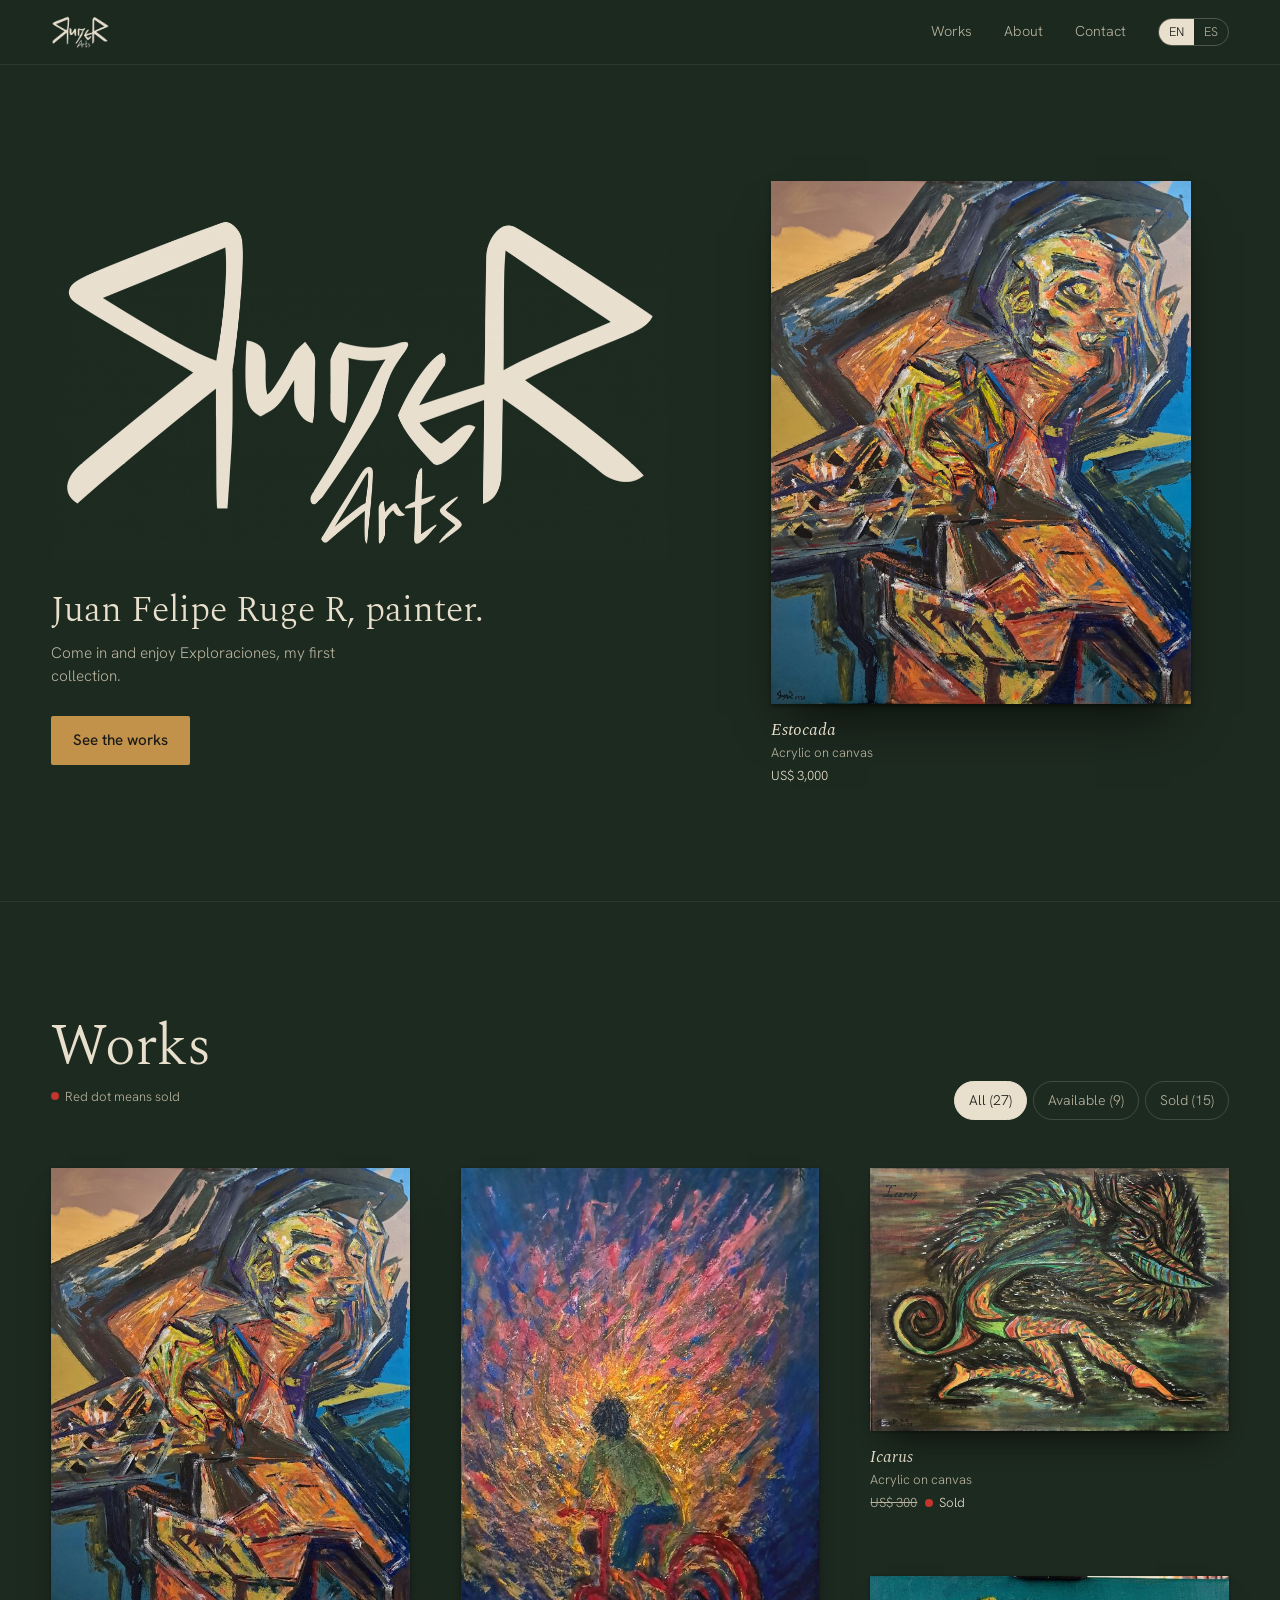
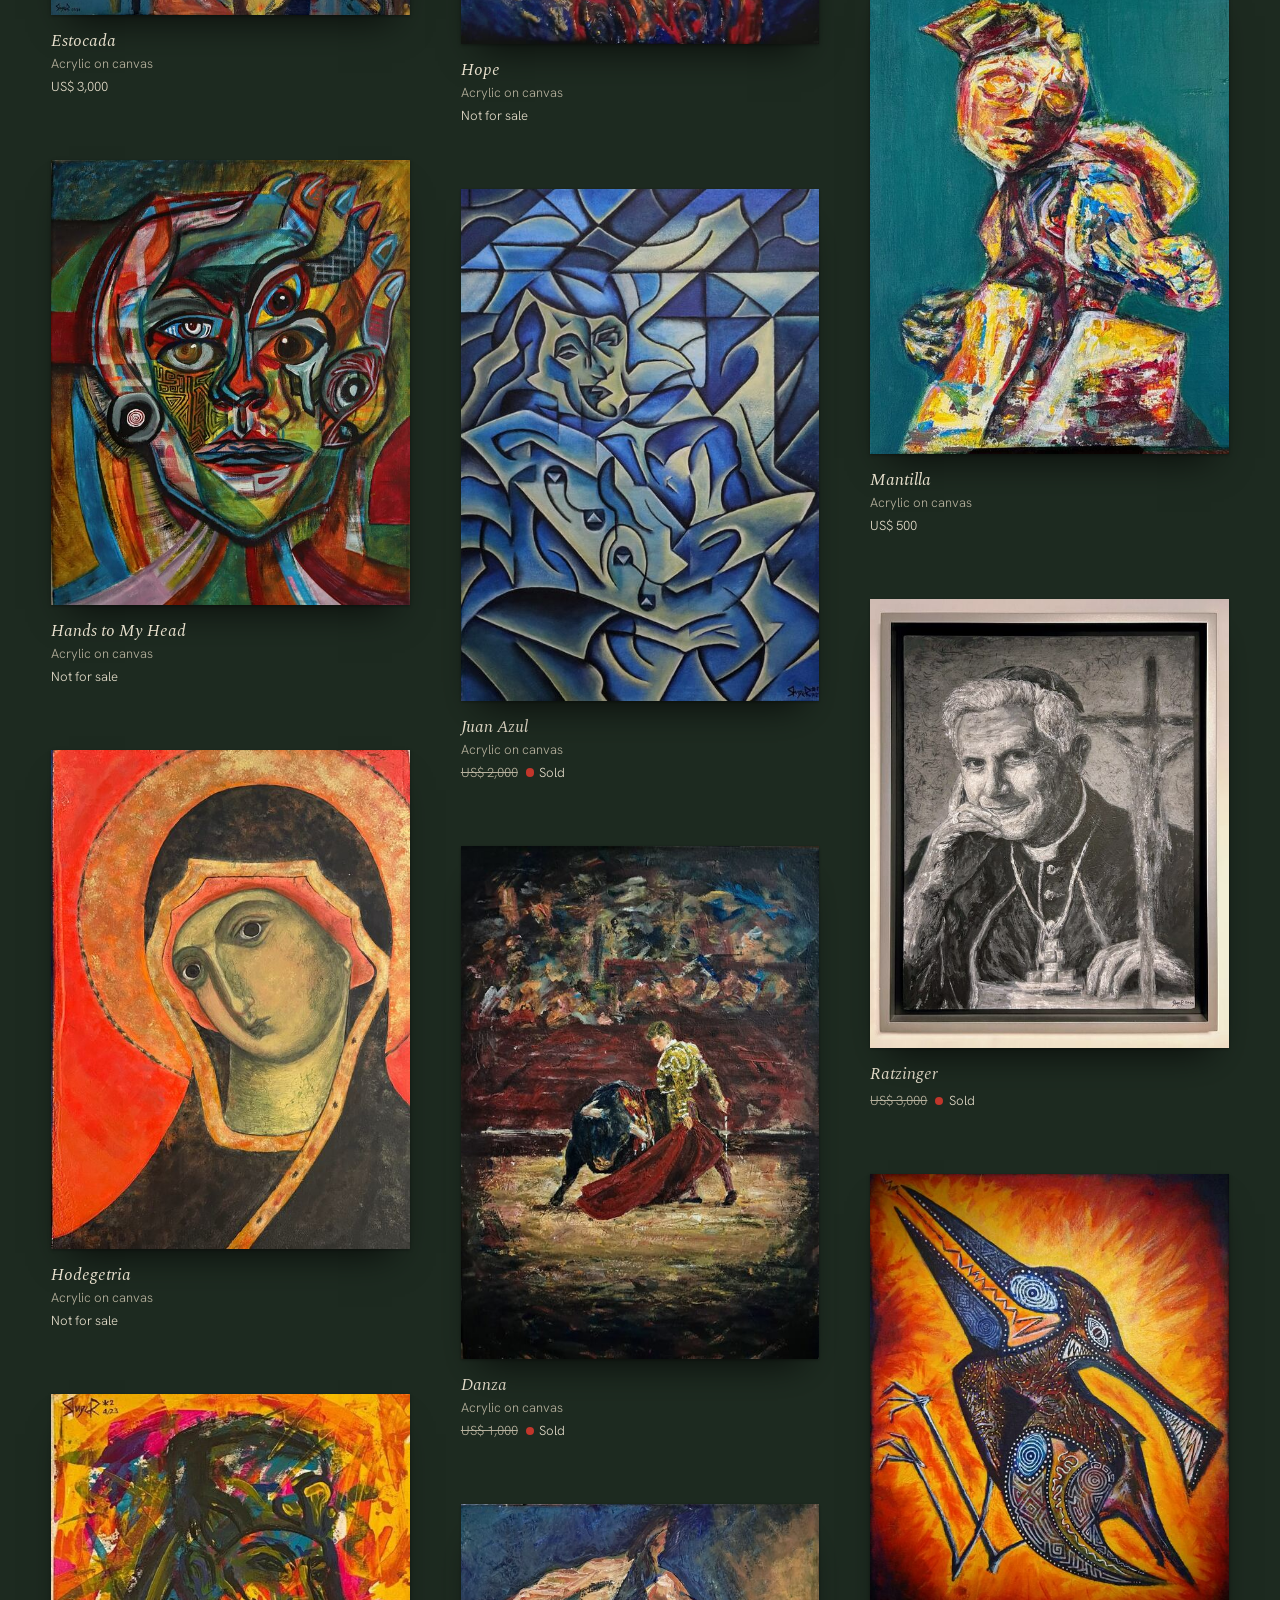
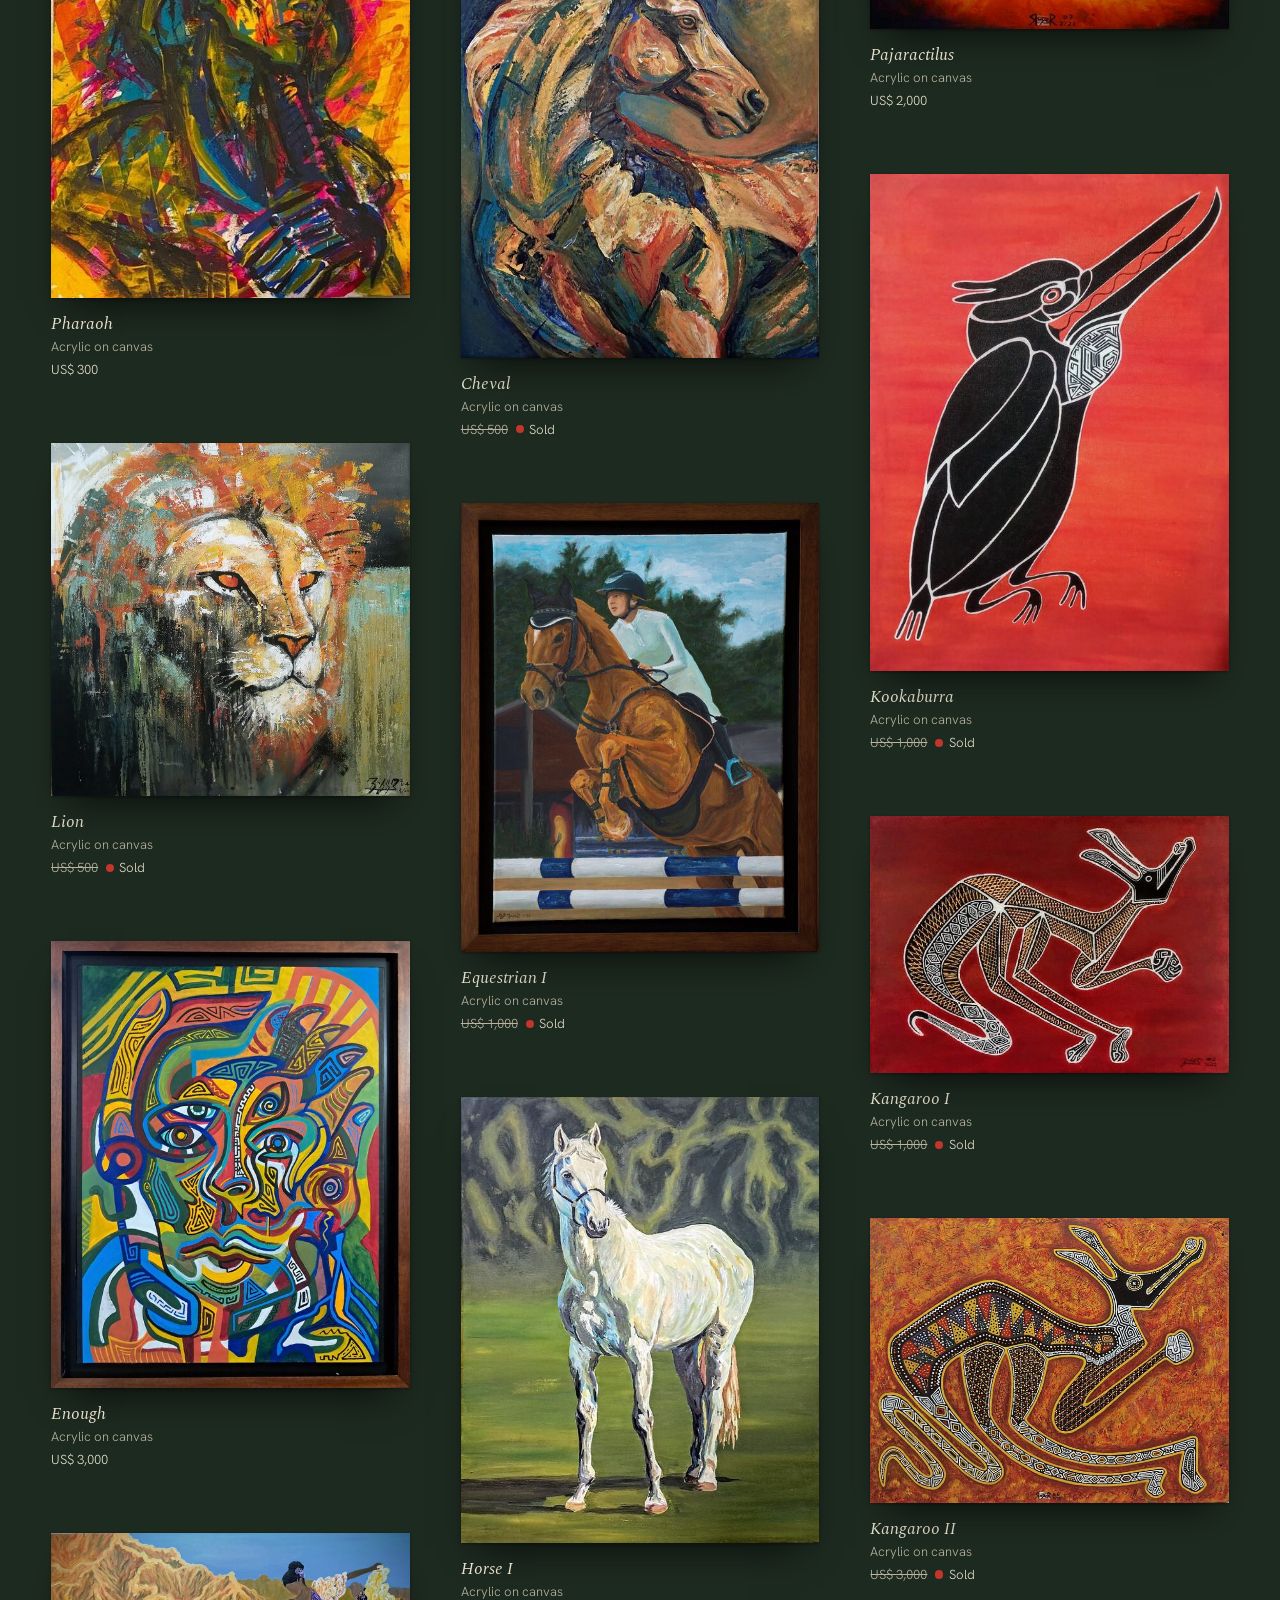
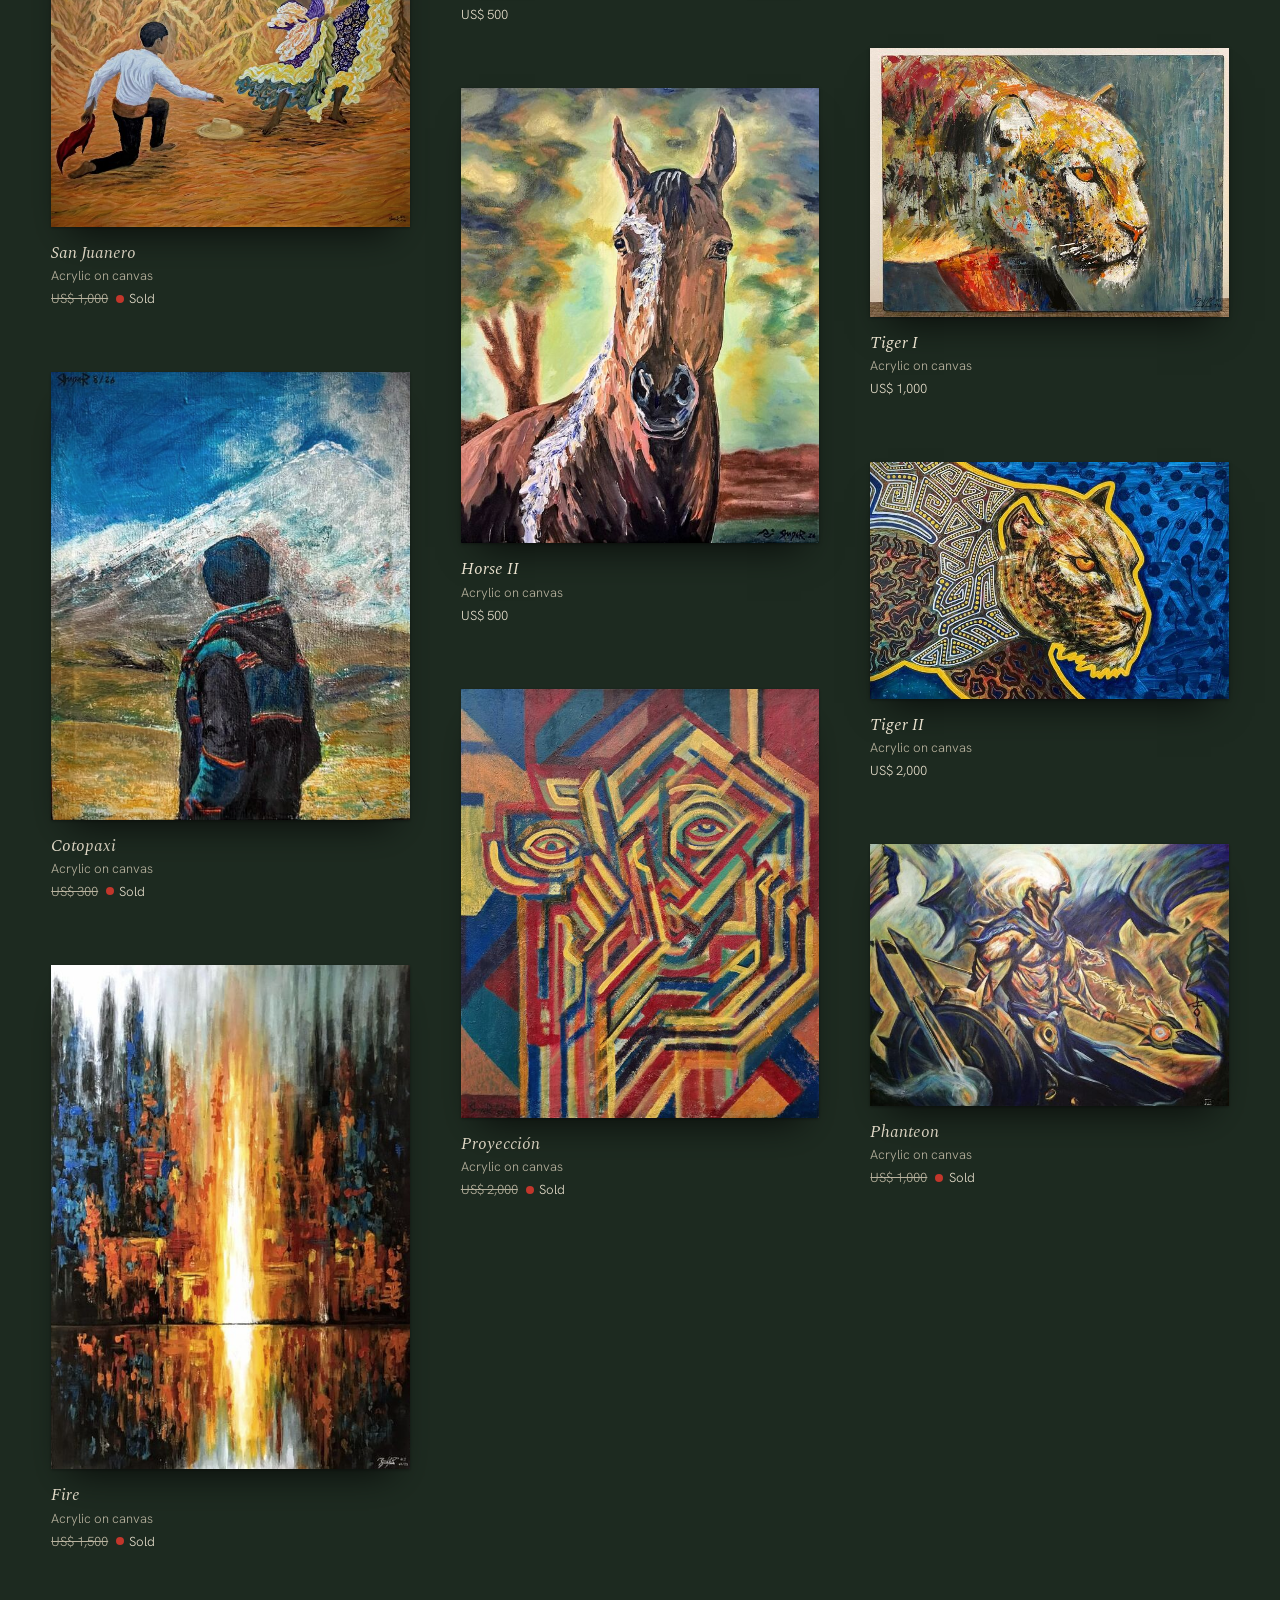
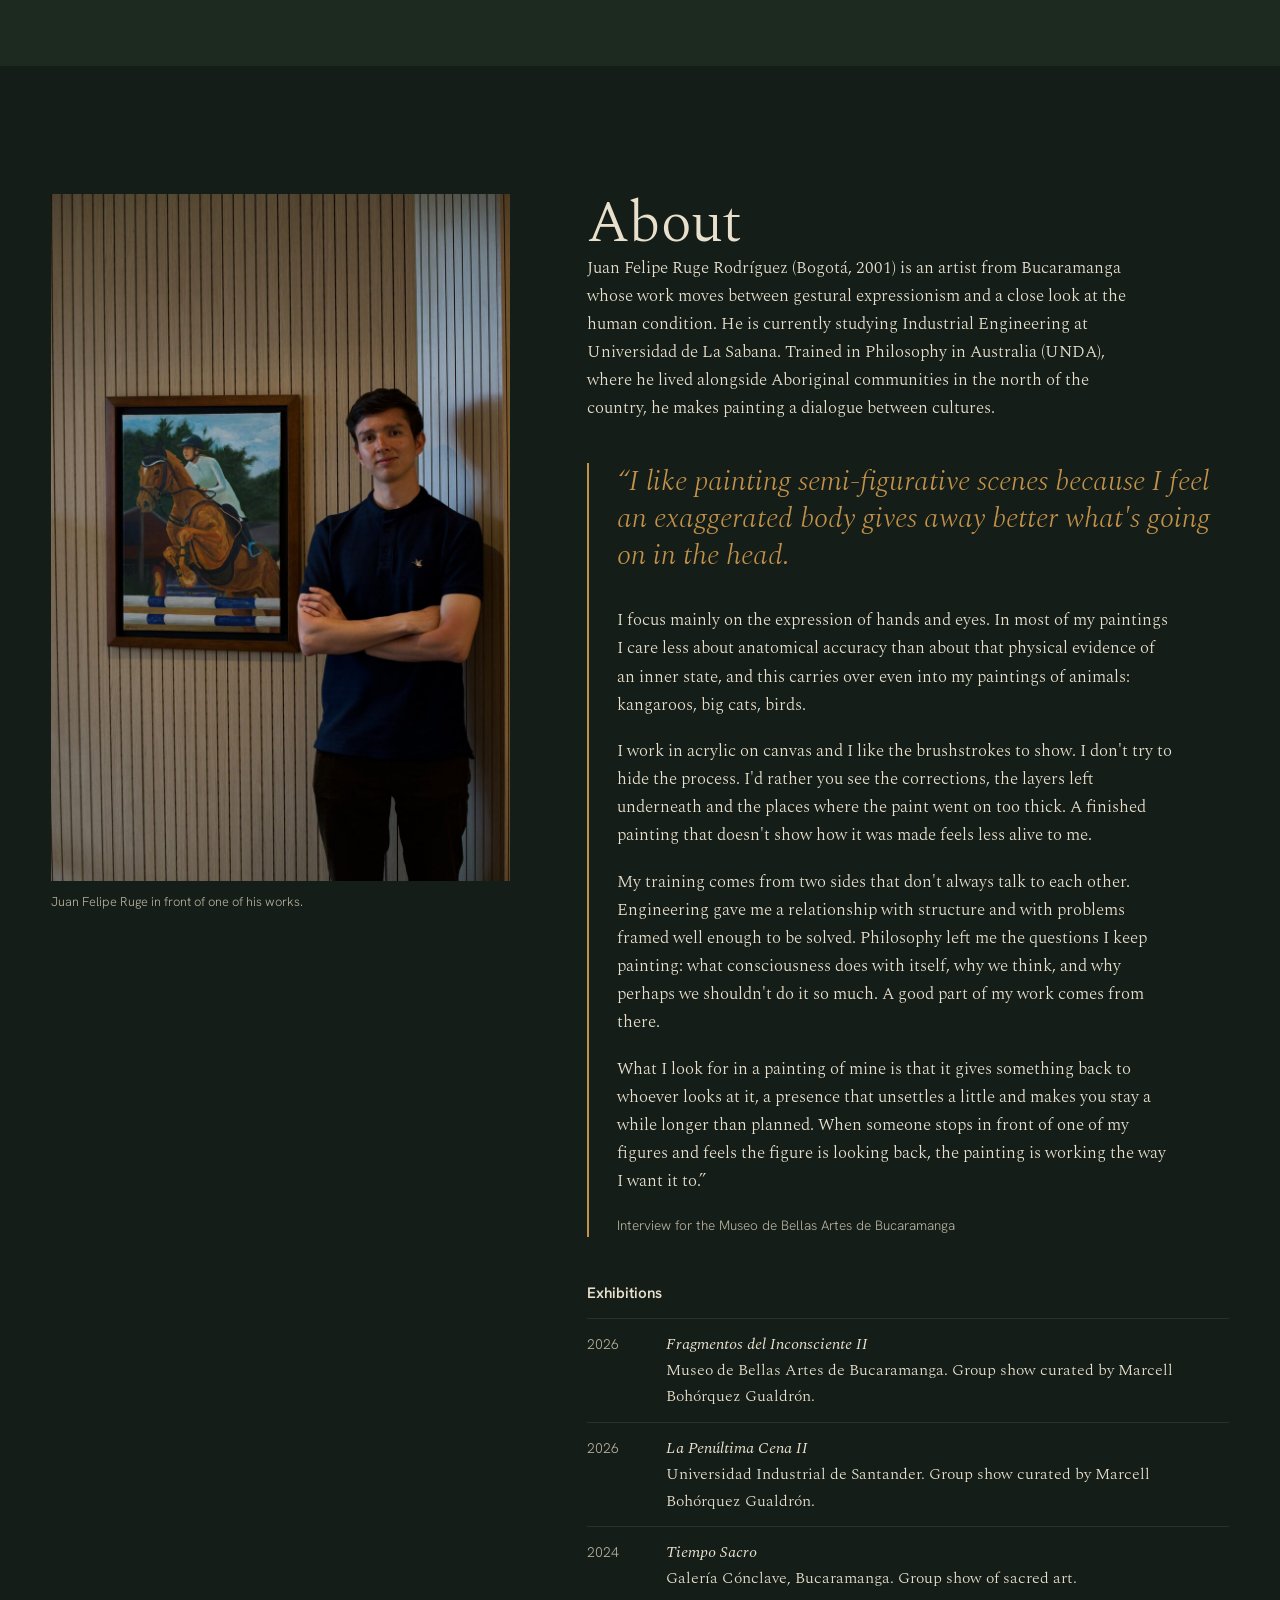
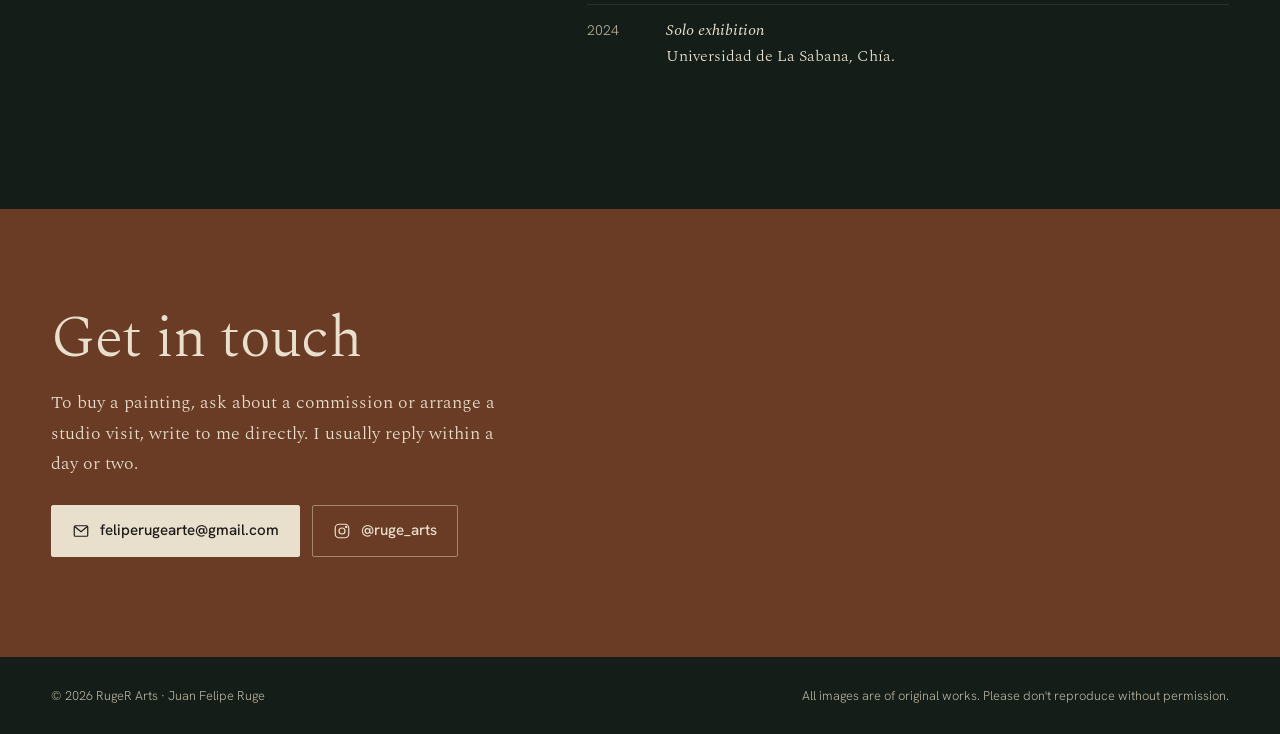
==== index.html @ fe70a276 "Add files via upload" ====
<!doctype html>
<html lang="en">
<head>
<meta charset="utf-8">
<meta name="viewport" content="width=device-width, initial-scale=1">
<title>RugeR Arts | Paintings by Juan Felipe Ruge</title>
<meta name="description" content="Original paintings by Juan Felipe Ruge (RugeR). Gestural, expressionist figure painting in acrylic on canvas. Available works and inquiries.">
<meta property="og:title" content="RugeR Arts">
<meta property="og:description" content="Original paintings by Juan Felipe Ruge (RugeR).">
<meta property="og:image" content="images/works/estocada.jpg">
<link rel="icon" href="images/favicon.png">
<link rel="preconnect" href="https://fonts.googleapis.com">
<link rel="preconnect" href="https://fonts.gstatic.com" crossorigin>
<link href="https://fonts.googleapis.com/css2?family=Spectral:ital,wght@0,300;0,400;0,500;1,300;1,400&family=Hanken+Grotesk:wght@400;500;600&display=swap" rel="stylesheet">
<style>
:root{
  --wall:#1d2a20;        /* gallery wall green */
  --wall-deep:#141d17;
  --moss:#3c4b36;
  --ochre:#c3924a;
  --earth:#6a3b25;
  --linen:#e8e0cd;
  --linen-dim:#b9b39f;
  --ink:#1c1a17;
  --dot:#c2362b;         /* sold sticker */
  --serif:"Spectral", Georgia, serif;
  --sans:"Hanken Grotesk", system-ui, sans-serif;
  --gutter:clamp(16px, 4vw, 56px);
}
*{box-sizing:border-box}
html{scroll-behavior:smooth}
@media (prefers-reduced-motion:reduce){html{scroll-behavior:auto}*{transition:none!important;animation:none!important}}
body{margin:0;background:var(--wall);color:var(--linen);font-family:var(--serif);font-weight:300;font-size:1.0625rem;line-height:1.65;-webkit-font-smoothing:antialiased}
img{max-width:100%;display:block}
a{color:inherit}
:focus-visible{outline:2px solid var(--ochre);outline-offset:3px}
.wrap{max-width:1320px;margin:0 auto;padding:0 var(--gutter)}

/* header */
.top{position:sticky;top:0;z-index:20;background:color-mix(in srgb,var(--wall) 92%,transparent);backdrop-filter:blur(6px);border-bottom:1px solid rgba(232,224,205,.08)}
.top .wrap{display:flex;align-items:center;justify-content:space-between;height:64px;gap:16px}
.top .mark img{height:34px;width:auto}
.top nav{display:flex;align-items:center;gap:clamp(14px,3vw,32px);font-family:var(--sans);font-size:.9rem}
.top nav a{text-decoration:none;color:var(--linen-dim)}
.top nav a:hover{color:var(--linen)}
.lang{display:flex;border:1px solid rgba(232,224,205,.25);border-radius:999px;overflow:hidden}
.lang button{all:unset;cursor:pointer;padding:3px 10px;font-family:var(--sans);font-size:.78rem;color:var(--linen-dim)}
.lang button[aria-pressed="true"]{background:var(--linen);color:var(--ink)}
@media (max-width:620px){.top nav .navlink{display:none}}

/* hero: the signature on the wall */
.hero{min-height:calc(100svh - 64px);display:grid;grid-template-columns:1.25fr 1fr;align-items:center;gap:clamp(24px,5vw,80px);padding-block:clamp(40px,7vw,90px)}
.hero .sig{width:100%;max-width:760px;height:auto;opacity:0;animation:ink 1.6s .15s ease-out forwards}
@keyframes ink{from{opacity:0;clip-path:inset(0 100% 0 0)}to{opacity:1;clip-path:inset(0 0 0 0)}}
.hero p.lede{font-size:clamp(1.6rem,2.8vw,2.3rem);line-height:1.2;margin:28px 0 0;color:var(--linen);font-weight:300}
.hero p.invite{font-family:var(--sans);font-size:clamp(.95rem,1.2vw,1.05rem);color:var(--linen-dim);max-width:38ch;margin:10px 0 0;line-height:1.5}
.hero .cta{display:inline-block;margin-top:28px;font-family:var(--sans);font-size:.95rem;font-weight:500;color:var(--ink);background:var(--ochre);padding:12px 22px;border-radius:2px;text-decoration:none}
.hero .cta:hover{background:#d3a45c}
.hung{justify-self:center;max-width:420px;width:100%}
.hung img{width:auto;height:auto;max-width:100%;max-height:72svh;box-shadow:0 30px 50px -20px rgba(0,0,0,.7),0 2px 4px rgba(0,0,0,.4);cursor:zoom-in}
@media (max-width:860px){.hero{grid-template-columns:1fr;min-height:auto}.hung{max-width:360px}}

/* museum label */
.label{font-family:var(--sans);font-size:.82rem;line-height:1.45;color:var(--linen-dim);margin-top:14px}
.label .t{font-family:var(--serif);font-style:italic;font-size:1.08rem;color:var(--linen);font-weight:400}
.label .t .y{font-style:normal;color:var(--linen-dim);font-size:.95rem}
.label .price{color:var(--linen);margin-top:4px}
.was{color:var(--linen-dim);text-decoration-thickness:1px;margin-right:.6em}
.dot{display:inline-block;width:.62em;height:.62em;border-radius:50%;background:var(--dot);vertical-align:.02em;margin-right:.4em}
.dot.half{background:linear-gradient(90deg,var(--dot) 50%,transparent 50%);box-shadow:inset 0 0 0 1px var(--dot)}

/* works */
section{scroll-margin-top:72px}
.sec-head{display:flex;align-items:end;justify-content:space-between;gap:20px;flex-wrap:wrap;margin-bottom:clamp(28px,4vw,48px)}
h2{font-weight:300;font-size:clamp(2.2rem,5vw,3.6rem);line-height:1.05;margin:0;letter-spacing:-.01em}
.filters{display:flex;gap:6px;font-family:var(--sans);font-size:.88rem;flex-wrap:wrap}
.filters button{all:unset;cursor:pointer;padding:7px 14px;border-radius:999px;color:var(--linen-dim);border:1px solid rgba(232,224,205,.18)}
.filters button[aria-pressed="true"]{color:var(--ink);background:var(--linen);border-color:var(--linen)}
.filters button:focus-visible{outline:2px solid var(--ochre)}
.works{padding-block:clamp(60px,9vw,120px);border-top:1px solid rgba(232,224,205,.08)}
.salon{columns:3 300px;column-gap:clamp(28px,4vw,56px)}
.piece{break-inside:avoid;margin:0 0 clamp(40px,5vw,64px)}
.piece button{all:unset;display:block;cursor:zoom-in;width:100%}
.piece button:focus-visible img{outline:2px solid var(--ochre);outline-offset:4px}
.piece img{width:100%;height:auto;box-shadow:0 22px 36px -18px rgba(0,0,0,.75),0 1px 3px rgba(0,0,0,.35);background:var(--wall-deep)}
.piece.is-sold img{filter:saturate(.85)}
.legend{font-family:var(--sans);font-size:.82rem;color:var(--linen-dim);margin-top:8px}
.empty{font-family:var(--sans);color:var(--linen-dim)}

/* about */
.about{background:var(--wall-deep);padding-block:clamp(70px,10vw,130px)}
.about .grid{display:grid;grid-template-columns:minmax(0,5fr) minmax(0,7fr);gap:clamp(32px,6vw,96px);align-items:start}
.about figure{margin:0}
.about figure img{width:100%;height:auto}
.about figcaption{font-family:var(--sans);font-size:.8rem;color:var(--linen-dim);margin-top:10px}
.about .bio{margin-top:28px}
.statement{margin:40px 0 0;padding-left:clamp(18px,2.5vw,28px);border-left:2px solid var(--ochre)}
.statement .lead{font-style:italic;font-size:clamp(1.35rem,2.4vw,1.8rem);line-height:1.3;color:var(--ochre);max-width:30ch}
.statement cite{display:block;font-family:var(--sans);font-style:normal;font-size:.85rem;color:var(--linen-dim);margin-top:6px}
.about .body p{max-width:62ch;margin:0 0 1.1em}
.about h3{font-family:var(--sans);font-weight:600;font-size:.95rem;margin:44px 0 12px;color:var(--linen)}
.shows{list-style:none;padding:0;margin:0;font-size:1rem}
.shows li{display:grid;grid-template-columns:4.2rem 1fr;gap:12px;padding:12px 0;border-top:1px solid rgba(232,224,205,.1)}
.shows li span{font-family:var(--sans);color:var(--linen-dim);font-size:.88rem;padding-top:.15em}
.shows em{font-weight:400}
@media (max-width:860px){.about .grid{grid-template-columns:1fr}.about figure{max-width:420px}}

/* contact */
.contact{background:var(--earth);padding-block:clamp(60px,8vw,100px)}
.contact p{max-width:52ch;font-size:1.15rem}
.links{display:flex;flex-wrap:wrap;gap:12px;margin-top:26px}
.btn{display:inline-flex;align-items:center;gap:10px;font-family:var(--sans);font-size:.95rem;font-weight:500;text-decoration:none;padding:12px 20px;border-radius:2px;border:1px solid rgba(232,224,205,.45);color:var(--linen);background:transparent}
.btn:hover{background:rgba(232,224,205,.1)}
.btn.primary{background:var(--linen);color:var(--ink);border-color:var(--linen)}
.btn.primary:hover{background:#fff}
.btn svg{width:18px;height:18px;flex:none}
footer{padding:28px 0;font-family:var(--sans);font-size:.8rem;color:var(--linen-dim);background:var(--wall-deep)}
footer .wrap{display:flex;justify-content:space-between;gap:16px;flex-wrap:wrap}

/* viewer */
dialog.viewer{border:0;padding:0;margin:0;width:100vw;height:100dvh;max-width:none;max-height:none;background:var(--wall-deep);color:var(--linen)}
dialog.viewer::backdrop{background:rgba(0,0,0,.6)}
.v-grid{display:grid;grid-template-columns:minmax(0,1fr) 380px;height:100%}
.v-stage{display:flex;align-items:center;justify-content:center;padding:clamp(28px,6vw,80px);min-height:0;position:relative;background:#2c3b2f}
.v-stage img{max-height:100%;max-width:100%;width:auto;height:auto;object-fit:contain;box-shadow:0 0 0 1px rgba(0,0,0,.3),0 0 24px 4px rgba(0,0,0,.5),0 0 80px 22px rgba(0,0,0,.42)}
.v-info{background:var(--wall);padding:72px 32px 32px;overflow:auto;display:flex;flex-direction:column}
.v-info h3{font-style:italic;font-weight:400;font-size:2rem;line-height:1.15;margin:0 0 6px}
.v-meta{font-family:var(--sans);font-size:.9rem;color:var(--linen-dim);margin:0}
.v-desc{margin:22px 0 0;font-size:1rem}
.v-price{margin:28px 0 0;padding-top:20px;border-top:1px solid rgba(232,224,205,.15)}
.v-price .usd{font-size:1.6rem;font-weight:400}
.v-price .cop{font-family:var(--sans);font-size:.88rem;color:var(--linen-dim)}
.v-status{font-family:var(--sans);font-size:.9rem;margin-top:10px}
.v-actions{display:flex;flex-direction:column;gap:10px;margin-top:24px}
.v-actions .btn{justify-content:center}
.v-close,.v-nav{all:unset;cursor:pointer;position:absolute;display:grid;place-items:center;width:44px;height:44px;border-radius:50%;color:var(--linen);background:rgba(20,29,23,.7)}
.v-close:focus-visible,.v-nav:focus-visible{outline:2px solid var(--ochre)}
.v-close{top:14px;right:14px;z-index:2}
.v-nav.prev{left:14px;top:50%;translate:0 -50%}
.v-nav.next{right:14px;top:50%;translate:0 -50%}
.v-close svg,.v-nav svg{width:22px;height:22px}
@media (max-width:860px){
  .v-grid{grid-template-columns:1fr;grid-template-rows:auto auto;height:auto;min-height:100%}
  dialog.viewer{overflow:auto}
  .v-stage{height:62dvh;padding:64px 28px 28px}
  .v-info{padding:28px 20px 40px}
  .v-nav.prev{left:6px}.v-nav.next{right:6px}
}
.visually-hidden{position:absolute;width:1px;height:1px;overflow:hidden;clip:rect(0 0 0 0);white-space:nowrap}
</style>
</head>
<body>

<header class="top">
  <div class="wrap">
    <a class="mark" href="#top" aria-label="RugeR Arts home"><img src="images/logo-light.png" alt="RugeR Arts" width="1200" height="697"></a>
    <nav aria-label="Main">
      <a class="navlink" href="#works" data-i18n="nav.works">Works</a>
      <a class="navlink" href="#about" data-i18n="nav.about">About</a>
      <a class="navlink" href="#contact" data-i18n="nav.contact">Contact</a>
      <div class="lang" role="group" aria-label="Language">
        <button type="button" data-lang="en" aria-pressed="true">EN</button>
        <button type="button" data-lang="es" aria-pressed="false">ES</button>
      </div>
    </nav>
  </div>
</header>

<main id="top">
  <div class="wrap hero">
    <div>
      <h1 class="visually-hidden">RugeR Arts</h1>
      <img class="sig" src="images/logo-light.png" alt="RugeR Arts signature" width="1200" height="697">
      <p class="lede" data-i18n="hero.lede">Juan Felipe Ruge R, painter.</p>
      <p class="invite" data-i18n="hero.invite">Come in and enjoy Exploraciones, my first collection.</p>
      <a class="cta" href="#works" data-i18n="hero.cta">See the works</a>
    </div>
    <div class="hung" id="hero-piece"></div>
  </div>

  <section class="works" id="works" aria-labelledby="works-h">
    <div class="wrap">
      <div class="sec-head">
        <div>
          <h2 id="works-h" data-i18n="works.title">Works</h2>
          <p class="legend"><span class="dot" aria-hidden="true"></span><span data-i18n="works.legend">Red dot means sold</span></p>
        </div>
        <div class="filters" role="group" aria-label="Filter works" id="filters"></div>
      </div>
      <div class="salon" id="salon"></div>
    </div>
  </section>

  <section class="about" id="about" aria-labelledby="about-h">
    <div class="wrap grid">
      <figure>
        <img src="images/about.jpg" alt="Juan Felipe Ruge standing beside one of his framed paintings" width="934" height="1400" loading="lazy">
        <figcaption data-i18n="about.caption">Juan Felipe Ruge in front of one of his works.</figcaption>
      </figure>
      <div class="body">
        <h2 id="about-h" data-i18n="about.title">About</h2>
        <p class="bio" data-i18n="about.bio"></p>
        <blockquote class="statement">
          <p class="lead" data-i18n="about.s0"></p>
          <p data-i18n="about.s1"></p>
          <p data-i18n="about.s2"></p>
          <p data-i18n="about.s3"></p>
          <p data-i18n="about.s4"></p>
          <cite data-i18n="about.cite"></cite>
        </blockquote>
        <h3 data-i18n="about.shows">Exhibitions</h3>
        <ul class="shows" id="shows"></ul>
      </div>
    </div>
  </section>

  <section class="contact" id="contact" aria-labelledby="contact-h">
    <div class="wrap">
      <h2 id="contact-h" data-i18n="contact.title">Get in touch</h2>
      <p data-i18n="contact.text">To buy a painting, ask about a commission or arrange a studio visit, write to me directly. I usually reply within a day or two.</p>
      <div class="links" id="contact-links"></div>
    </div>
  </section>
</main>

<footer>
  <div class="wrap">
    <span>© <span id="year"></span> RugeR Arts · Juan Felipe Ruge</span>
    <span data-i18n="footer.rights">All images are of original works. Please don't reproduce without permission.</span>
  </div>
</footer>

<dialog class="viewer" id="viewer" aria-labelledby="v-title">
  <div class="v-grid">
    <div class="v-stage">
      <button class="v-nav prev" type="button" id="v-prev"><span class="visually-hidden" data-i18n="viewer.prev">Previous work</span><svg viewBox="0 0 24 24" fill="none" stroke="currentColor" stroke-width="1.6"><path d="M15 5l-7 7 7 7"/></svg></button>
      <img id="v-img" alt="">
      <button class="v-nav next" type="button" id="v-next"><span class="visually-hidden" data-i18n="viewer.next">Next work</span><svg viewBox="0 0 24 24" fill="none" stroke="currentColor" stroke-width="1.6"><path d="M9 5l7 7-7 7"/></svg></button>
    </div>
    <div class="v-info">
      <h3 id="v-title"></h3>
      <p class="v-meta" id="v-meta"></p>
      <p class="v-desc" id="v-desc"></p>
      <div class="v-price" id="v-price"></div>
      <div class="v-actions" id="v-actions"></div>
    </div>
  </div>
  <button class="v-close" type="button" id="v-close"><span class="visually-hidden" data-i18n="viewer.close">Close</span><svg viewBox="0 0 24 24" fill="none" stroke="currentColor" stroke-width="1.6"><path d="M6 6l12 12M18 6L6 18"/></svg></button>
</dialog>

<script>
/* =====================================================================
   EDIT HERE: contact details
   whatsapp: full number with country code, digits only (e.g. 573001234567)
   Leave any field as "" to hide that button.
   ===================================================================== */
const CONFIG = {
  whatsapp: "",
  email: "feliperugearte@gmail.com",
  instagram: "ruge_arts",
  copFallbackRate: 3400   // used only if the live exchange rate can't load
};

/* =====================================================================
   EDIT HERE: the works
   status: "available" | "sold" | "reserved" | "notforsale"
   priceUSD: number (e.g. 850) or null for "price on request"
   size: e.g. "70 × 50 cm"  |  year: e.g. 2025
   The order here is the order on the page. The first one is shown in the hero.
   ===================================================================== */
const WORKS = [
  { id:"estocada", title:"Estocada", year:null, medium:"acrylic", size:"", priceUSD:3000, status:"available", w:1444, h:1800,
    desc:{
      en:"A self-portrait. One hand holds up the face, carrying the weight of thought. The other grips a sword seen head-on, so the point aims at whoever is looking. Thinking too much is a burden, and it is also a weapon.",
      es:"Un autorretrato. Una mano sostiene el propio rostro, cargando el peso de lo que piensa. La otra empuña una espada vista de frente, de modo que la punta apunta al espectador. Pensar demasiado es una carga, y también es un arma."
    }},
  { id:"hands-to-my-head", title:"Hands to My Head", year:null, medium:"acrylic", size:"", priceUSD:null, status:"notforsale", w:1450, h:1800 },
  { id:"hodegetria", title:"Hodegetria", year:null, medium:"acrylic", size:"", priceUSD:null, status:"notforsale", w:1150, h:1600 },
  { id:"pharaoh", title:"Pharaoh", year:null, medium:"acrylic", size:"", priceUSD:300, status:"available", w:728, h:1024 },
  { id:"lion", title:"Lion", year:null, medium:"acrylic", size:"", priceUSD:500, status:"sold", w:1800, h:1774 },
  { id:"enough", title:"Enough", year:null, medium:"acrylic", size:"", priceUSD:3000, status:"available", w:1443, h:1800 },
  { id:"san-juanero", title:"San Juanero", year:null, medium:"acrylic", size:"", priceUSD:1000, status:"sold", w:1800, h:1477 },
  { id:"cotopaxi", title:"Cotopaxi", year:null, medium:"acrylic", size:"", priceUSD:300, status:"sold", w:1200, h:1496 },
  { id:"fire", title:"Fire", year:null, medium:"acrylic", size:"", priceUSD:1500, status:"sold", w:1137, h:1600 },
  { id:"hope", title:"Hope", year:null, medium:"acrylic", size:"", priceUSD:null, status:"notforsale", w:1357, h:1800 },
  { id:"juan-azul", title:"Juan Azul", year:null, medium:"acrylic", size:"", priceUSD:2000, status:"sold", w:1259, h:1800 },
  { id:"danza", title:"Danza", year:null, medium:"acrylic", size:"", priceUSD:1000, status:"sold", w:1257, h:1800 },
  { id:"cheval", title:"Cheval", year:null, medium:"acrylic", size:"", priceUSD:500, status:"sold", w:1422, h:1800 },
  { id:"equestrian-i", title:"Equestrian I", year:null, medium:"acrylic", size:"", priceUSD:1000, status:"sold", w:1436, h:1800 },
  { id:"horse-i", title:"Horse I", year:null, medium:"acrylic", size:"", priceUSD:500, status:"available", w:1447, h:1800 },
  { id:"horse-ii", title:"Horse II", year:null, medium:"acrylic", size:"", priceUSD:500, status:"available", w:1417, h:1800 },
  { id:"proyeccion", title:"Proyección", year:null, medium:"acrylic", size:"", priceUSD:2000, status:"sold", w:1501, h:1800 },
  { id:"icarus", title:"Icarus", year:null, medium:"acrylic", size:"", priceUSD:300, status:"sold", w:1600, h:1173 },
  { id:"mantilla", title:"Mantilla", year:null, medium:"acrylic", size:"", priceUSD:500, status:"available", w:768, h:1024 },
  { id:"ratzinger", title:"Ratzinger", year:null, medium:"", size:"", priceUSD:3000, status:"sold", w:1437, h:1800 },
  { id:"pajaractilus", title:"Pajaractilus", year:null, medium:"acrylic", size:"", priceUSD:2000, status:"available", w:1191, h:1512 },
  { id:"kookaburra", title:"Kookaburra", year:null, medium:"acrylic", size:"", priceUSD:1000, status:"sold", w:1299, h:1800 },
  { id:"kangaroo1", title:"Kangaroo I", year:null, medium:"acrylic", size:"", priceUSD:1000, status:"sold", w:1024, h:733 },
  { id:"kangaroo2-3", title:"Kangaroo II", year:null, medium:"acrylic", size:"", priceUSD:3000, status:"sold", w:1512, h:1200 },
  { id:"tiger1", title:"Tiger I", year:null, medium:"acrylic", size:"", priceUSD:1000, status:"available", w:1024, h:768 },
  { id:"tiger2", title:"Tiger II", year:null, medium:"acrylic", size:"", priceUSD:2000, status:"available", w:979, h:648 },
  { id:"phanteon", title:"Phanteon", year:null, medium:"acrylic", size:"", priceUSD:1000, status:"sold", w:608, h:445 }
];

/* Exhibitions, newest first */
const SHOWS = [
  { year:2026, title:"Fragmentos del Inconsciente II", place:{en:"Museo de Bellas Artes de Bucaramanga. Group show curated by Marcell Bohórquez Gualdrón.", es:"Museo de Bellas Artes de Bucaramanga. Colectiva con curaduría de Marcell Bohórquez Gualdrón."} },
  { year:2026, title:"La Penúltima Cena II", place:{en:"Universidad Industrial de Santander. Group show curated by Marcell Bohórquez Gualdrón.", es:"Universidad Industrial de Santander. Colectiva con curaduría de Marcell Bohórquez Gualdrón."} },
  { year:2024, title:"Tiempo Sacro", place:{en:"Galería Cónclave, Bucaramanga. Group show of sacred art.", es:"Galería Cónclave, Bucaramanga. Muestra colectiva de arte sacro."} },
  { year:2024, title:{en:"Solo exhibition", es:"Exposición individual"}, place:{en:"Universidad de La Sabana, Chía.", es:"Universidad de La Sabana, Chía."} }
];

/* ===================================================================== */
const T = {
  en:{
    "nav.works":"Works","nav.about":"About","nav.contact":"Contact",
    "hero.lede":"Juan Felipe Ruge R, painter.",
    "hero.invite":"Come in and enjoy Exploraciones, my first collection.",
    "hero.cta":"See the works",
    "works.title":"Works","works.legend":"Red dot means sold",
    "filter.all":"All","filter.available":"Available","filter.sold":"Sold",
    "works.empty":"No works in this group yet.",
    "medium.acrylic":"Acrylic on canvas",
    "status.available":"Available","status.sold":"Sold","status.reserved":"Reserved","status.notforsale":"Not for sale",
    "price.request":"Price on request",
    "price.cop":"≈ {cop} COP at today's rate",
    "ask.whatsapp":"Ask on WhatsApp","ask.email":"Ask by email",
    "ask.msg":"Hi! I'm interested in the painting \"{t}\" that I saw on RugeR Arts.",
    "ask.soldmsg":"Hi! I saw \"{t}\" on RugeR Arts. I know it's not available, but I'd like to know about similar work or a commission.",
    "ask.similar":"Ask about similar work",
    "about.title":"About",
    "about.caption":"Juan Felipe Ruge in front of one of his works.",
    "about.bio":"Juan Felipe Ruge Rodríguez (Bogotá, 2001) is an artist from Bucaramanga whose work moves between gestural expressionism and a close look at the human condition. He is currently studying Industrial Engineering at Universidad de La Sabana. Trained in Philosophy in Australia (UNDA), where he lived alongside Aboriginal communities in the north of the country, he makes painting a dialogue between cultures.",
    "about.s0":"“I like painting semi-figurative scenes because I feel an exaggerated body gives away better what's going on in the head.",
    "about.s1":"I focus mainly on the expression of hands and eyes. In most of my paintings I care less about anatomical accuracy than about that physical evidence of an inner state, and this carries over even into my paintings of animals: kangaroos, big cats, birds.",
    "about.s2":"I work in acrylic on canvas and I like the brushstrokes to show. I don't try to hide the process. I'd rather you see the corrections, the layers left underneath and the places where the paint went on too thick. A finished painting that doesn't show how it was made feels less alive to me.",
    "about.s3":"My training comes from two sides that don't always talk to each other. Engineering gave me a relationship with structure and with problems framed well enough to be solved. Philosophy left me the questions I keep painting: what consciousness does with itself, why we think, and why perhaps we shouldn't do it so much. A good part of my work comes from there.",
    "about.s4":"What I look for in a painting of mine is that it gives something back to whoever looks at it, a presence that unsettles a little and makes you stay a while longer than planned. When someone stops in front of one of my figures and feels the figure is looking back, the painting is working the way I want it to.”",
    "about.cite":"Interview for the Museo de Bellas Artes de Bucaramanga",
    "about.shows":"Exhibitions",
    "contact.title":"Get in touch",
    "contact.text":"To buy a painting, ask about a commission or arrange a studio visit, write to me directly. I usually reply within a day or two.",
    "contact.whatsapp":"WhatsApp","contact.email":"Email","contact.instagram":"Instagram",
    "contact.msg":"Hi Felipe! I found your work on RugeR Arts.",
    "footer.rights":"All images are of original works. Please don't reproduce without permission.",
    "viewer.prev":"Previous work","viewer.next":"Next work","viewer.close":"Close",
    "open":"View {t}"
  },
  es:{
    "nav.works":"Obras","nav.about":"Sobre mí","nav.contact":"Contacto",
    "hero.lede":"Juan Felipe Ruge R, pintor.",
    "hero.invite":"Te invito a recorrer y disfrutar Exploraciones, mi primera colección.",
    "hero.cta":"Ver las obras",
    "works.title":"Obras","works.legend":"Punto rojo significa vendida",
    "filter.all":"Todas","filter.available":"Disponibles","filter.sold":"Vendidas",
    "works.empty":"Todavía no hay obras en este grupo.",
    "medium.acrylic":"Acrílico sobre lienzo",
    "status.available":"Disponible","status.sold":"Vendida","status.reserved":"Reservada","status.notforsale":"No está a la venta",
    "price.request":"Precio a consultar",
    "price.cop":"≈ {cop} COP a la tasa de hoy",
    "ask.whatsapp":"Preguntar por WhatsApp","ask.email":"Preguntar por correo",
    "ask.msg":"¡Hola! Me interesa la obra \"{t}\" que vi en RugeR Arts.",
    "ask.soldmsg":"¡Hola! Vi \"{t}\" en RugeR Arts. Sé que no está disponible, pero me gustaría saber de obras similares o un encargo.",
    "ask.similar":"Preguntar por obras similares",
    "about.title":"Sobre mí",
    "about.caption":"Juan Felipe Ruge junto a una de sus obras.",
    "about.bio":"Juan Felipe Ruge Rodríguez (Bogotá, 2001) es un artista bumangués cuya obra transita entre el expresionismo gestual y una mirada profunda hacia la condición humana. Actualmente es estudiante de Ingeniería Industrial en la Universidad de La Sabana. Formado en Filosofía en Australia (UNDA) y habiendo vivido con comunidades aborígenes del norte del país, su pintura se convierte en un diálogo de distintas culturas.",
    "about.s0":"“Me gusta pintar escenas semi-figurativas porque siento que un cuerpo exagerado delata mejor lo que hay en la cabeza.",
    "about.s1":"Me enfoco principalmente en la expresión de las manos y los ojos. En la mayoría de mis cuadros, me interesa menos lo anatómicamente correcto que esa evidencia física de un estado interior; esto se refleja incluso en mis pinturas de animales (canguros, felinos, aves).",
    "about.s2":"Trabajo en acrílico sobre lienzo y me gusta que las pinceladas sean visibles. No busco esconder el proceso. Prefiero que se vean las correcciones, las capas que quedaron debajo y los sitios donde el color se cargó de más. Un cuadro terminado que no muestra cómo se hizo me resulta menos vivo.",
    "about.s3":"Mi formación viene de dos lados que no siempre conversan. La ingeniería me dio una relación con la estructura y con los problemas bien planteados para poderse resolver. La filosofía me dejó las preguntas que sigo pintando: qué hace la conciencia consigo misma, para qué pensamos y por qué quizá no deberíamos hacerlo tanto. Buena parte de mi obra sale de ahí.",
    "about.s4":"Lo que busco en un cuadro mío es que devuelva algo al que lo mira, una presencia que incomode un poco y que obligue a quedarse un rato más de lo previsto. Cuando alguien se detiene frente a una de mis figuras y siente que la figura también lo mira, el cuadro está funcionando como me interesa.”",
    "about.cite":"Entrevista para el Museo de Bellas Artes de Bucaramanga",
    "about.shows":"Exposiciones",
    "contact.title":"Contacto",
    "contact.text":"Para comprar una obra, preguntar por un encargo o visitar el taller, escríbeme directamente. Suelo responder en uno o dos días.",
    "contact.whatsapp":"WhatsApp","contact.email":"Correo","contact.instagram":"Instagram",
    "contact.msg":"¡Hola Felipe! Encontré tu obra en RugeR Arts.",
    "footer.rights":"Todas las imágenes son de obras originales. No reproducir sin permiso.",
    "viewer.prev":"Obra anterior","viewer.next":"Obra siguiente","viewer.close":"Cerrar",
    "open":"Ver {t}"
  }
};

const ICON = {
  whatsapp:'<svg viewBox="0 0 24 24" fill="currentColor" aria-hidden="true"><path d="M12 2a10 10 0 00-8.6 15.1L2 22l5-1.3A10 10 0 1012 2zm0 18.2c-1.5 0-3-.4-4.3-1.2l-.3-.2-3 .8.8-2.9-.2-.3A8.2 8.2 0 1112 20.2zm4.5-6.1c-.2-.1-1.5-.7-1.7-.8s-.4-.1-.6.1-.7.8-.8 1-.3.2-.5.1a6.7 6.7 0 01-3.3-2.9c-.3-.4.3-.4.7-1.3.1-.2 0-.3 0-.4l-.8-1.8c-.2-.5-.4-.4-.6-.4h-.5a1 1 0 00-.7.3 3 3 0 00-.9 2.2 5.2 5.2 0 001.1 2.7 11.8 11.8 0 004.5 4c1.7.7 2.3.8 3.2.6a2.7 2.7 0 001.8-1.3 2.2 2.2 0 00.2-1.3c-.1-.1-.2-.2-.5-.3z"/></svg>',
  email:'<svg viewBox="0 0 24 24" fill="none" stroke="currentColor" stroke-width="1.6" aria-hidden="true"><rect x="3" y="5" width="18" height="14" rx="1.5"/><path d="M3.5 6l8.5 7 8.5-7"/></svg>',
  instagram:'<svg viewBox="0 0 24 24" fill="none" stroke="currentColor" stroke-width="1.6" aria-hidden="true"><rect x="3" y="3" width="18" height="18" rx="5"/><circle cx="12" cy="12" r="4"/><circle cx="17.5" cy="6.5" r=".8" fill="currentColor"/></svg>'
};

let lang = "en", filter = "all", copRate = CONFIG.copFallbackRate, current = -1;
try { const q = new URLSearchParams(location.search).get("lang"); const s = localStorage.getItem("ruger-lang"); lang = (q || s) === "es" ? "es" : "en"; } catch(e){}

const $ = s => document.querySelector(s);
const t = (k, vars={}) => (T[lang][k] ?? T.en[k] ?? k).replace(/\{(\w+)\}/g, (_, v) => vars[v] ?? "");
const loc = v => (v && typeof v === "object") ? (v[lang] ?? v.en) : v;
const esc = s => String(s).replace(/[&<>"]/g, c => ({"&":"&amp;","<":"&lt;",">":"&gt;",'"':"&quot;"}[c]));
const usd = n => "US$ " + n.toLocaleString("en-US");
const cop = n => (Math.round(n * copRate / 10000) * 10000).toLocaleString("es-CO");
const mediumOf = w => w.medium ? (T[lang]["medium." + w.medium] ? t("medium." + w.medium) : w.medium) : "";

function dotFor(s){ return s === "sold" ? '<span class="dot" aria-hidden="true"></span>' : s === "reserved" ? '<span class="dot half" aria-hidden="true"></span>' : ""; }
function priceLine(w){
  if (w.status === "sold" && w.priceUSD) return `<s class="was">${usd(w.priceUSD)}</s>` + dotFor("sold") + t("status.sold");
  if (w.status !== "available") return dotFor(w.status) + t("status." + w.status);
  return w.priceUSD ? usd(w.priceUSD) : t("price.request");
}
function labelHTML(w){
  const meta = [mediumOf(w), w.size].filter(Boolean).join(", ");
  return `<div class="label"><div class="t">${esc(w.title)}${w.year ? `<span class="y">, ${w.year}</span>` : ""}</div>${meta ? `<div>${esc(meta)}</div>` : ""}<div class="price">${priceLine(w)}</div></div>`;
}

function renderStatic(){
  document.documentElement.lang = lang;
  document.querySelectorAll("[data-i18n]").forEach(el => { el.textContent = t(el.dataset.i18n); });
  document.querySelectorAll(".lang button").forEach(b => b.setAttribute("aria-pressed", String(b.dataset.lang === lang)));
  $("#shows").innerHTML = SHOWS.map(s => `<li><span>${s.year}</span><div><em>${esc(loc(s.title))}</em><br>${esc(loc(s.place))}</div></li>`).join("");
  const msg = encodeURIComponent(t("contact.msg"));
  const links = [];
  if (CONFIG.whatsapp) links.push(`<a class="btn primary" href="https://wa.me/${CONFIG.whatsapp}?text=${msg}" target="_blank" rel="noopener">${ICON.whatsapp}${t("contact.whatsapp")}</a>`);
  if (CONFIG.email) links.push(`<a class="btn${CONFIG.whatsapp ? "" : " primary"}" href="mailto:${CONFIG.email}?subject=RugeR%20Arts">${ICON.email}${esc(CONFIG.email)}</a>`);
  if (CONFIG.instagram) links.push(`<a class="btn" href="https://instagram.com/${CONFIG.instagram}" target="_blank" rel="noopener">${ICON.instagram}@${esc(CONFIG.instagram)}</a>`);
  $("#contact-links").innerHTML = links.join("");
  const hero = WORKS[0];
  $("#hero-piece").innerHTML = `<button type="button" style="all:unset;display:block;cursor:zoom-in" data-open="0" aria-label="${esc(t("open",{t:hero.title}))}"><img src="images/works/${hero.id}.jpg" alt="${esc(hero.title)}" width="${hero.w}" height="${hero.h}"></button>${labelHTML(hero)}`;
}

function renderFilters(){
  const counts = { all: WORKS.length, available: WORKS.filter(w => w.status === "available").length, sold: WORKS.filter(w => w.status === "sold").length };
  $("#filters").innerHTML = ["all","available","sold"].map(f =>
    `<button type="button" data-filter="${f}" aria-pressed="${f === filter}">${t("filter." + f)} (${counts[f]})</button>`).join("");
}

function visible(){ return WORKS.map((w,i) => [w,i]).filter(([w]) => filter === "all" || (filter === "sold" ? w.status === "sold" : w.status === "available")); }

function renderSalon(){
  const list = visible();
  $("#salon").innerHTML = list.length ? list.map(([w,i]) => `
    <figure class="piece${w.status === "sold" ? " is-sold" : ""}">
      <button type="button" data-open="${i}" aria-label="${esc(t("open",{t:w.title}))}">
        <img src="images/thumbs/${w.id}.jpg" alt="${esc(w.title)}" width="${w.w}" height="${w.h}" loading="lazy">
      </button>
      <figcaption>${labelHTML(w)}</figcaption>
    </figure>`).join("") : `<p class="empty">${t("works.empty")}</p>`;
}

function renderAll(){ renderStatic(); renderFilters(); renderSalon(); if (current >= 0 && $("#viewer").open) fillViewer(current); }

/* viewer */
function fillViewer(i){
  current = i;
  const w = WORKS[i];
  const img = $("#v-img");
  img.src = `images/works/${w.id}.jpg`; img.alt = w.title;
  $("#v-title").textContent = w.title;
  $("#v-meta").textContent = [w.year, mediumOf(w), w.size].filter(Boolean).join(", ");
  $("#v-desc").textContent = w.desc ? loc(w.desc) : "";
  $("#v-desc").hidden = !w.desc;
  let p = "";
  if (w.status === "available") {
    p = w.priceUSD ? `<div class="usd">${usd(w.priceUSD)}</div><div class="cop">${t("price.cop",{cop:cop(w.priceUSD)})}</div>` : `<div class="usd">${t("price.request")}</div>`;
    p += `<div class="v-status">${t("status.available")}</div>`;
  } else {
    p = (w.status === "sold" && w.priceUSD ? `<div class="usd"><s class="was">${usd(w.priceUSD)}</s></div>` : "") + `<div class="v-status">${dotFor(w.status)}${t("status." + w.status)}</div>`;
  }
  $("#v-price").innerHTML = p;
  const text = encodeURIComponent(t(w.status !== "available" ? "ask.soldmsg" : "ask.msg", {t:w.title}));
  const a = [];
  if (CONFIG.whatsapp) a.push(`<a class="btn primary" href="https://wa.me/${CONFIG.whatsapp}?text=${text}" target="_blank" rel="noopener">${ICON.whatsapp}${w.status !== "available" ? t("ask.similar") : t("ask.whatsapp")}</a>`);
  if (CONFIG.email) a.push(`<a class="btn${CONFIG.whatsapp ? "" : " primary"}" href="mailto:${CONFIG.email}?subject=${encodeURIComponent("RugeR Arts: " + w.title)}&body=${text}">${ICON.email}${w.status !== "available" ? t("ask.similar") : t("ask.email")}</a>`);
  $("#v-actions").innerHTML = a.join("");
}
function step(d){
  let list = visible().map(([,i]) => i);
  if (!list.includes(current)) list = WORKS.map((_,i) => i);
  fillViewer(list[(list.indexOf(current) + d + list.length) % list.length]);
}
let opener = null;
document.addEventListener("click", e => {
  const o = e.target.closest("[data-open]");
  if (o) { opener = o; fillViewer(+o.dataset.open); $("#viewer").showModal(); return; }
  const f = e.target.closest("[data-filter]");
  if (f) { filter = f.dataset.filter; renderFilters(); renderSalon(); return; }
  const l = e.target.closest("[data-lang]");
  if (l) { lang = l.dataset.lang; try { localStorage.setItem("ruger-lang", lang); } catch(err){} renderAll(); }
});
$("#v-close").onclick = () => $("#viewer").close();
$("#v-prev").onclick = () => step(-1);
$("#v-next").onclick = () => step(1);
$("#viewer").addEventListener("close", () => { if (opener) opener.focus(); });
$("#viewer").addEventListener("keydown", e => { if (e.key === "ArrowLeft") step(-1); if (e.key === "ArrowRight") step(1); });
$("#viewer").addEventListener("click", e => { if (e.target.classList.contains("v-stage")) $("#viewer").close(); });

/* live USD→COP rate, falls back to CONFIG.copFallbackRate */
fetch("https://open.er-api.com/v6/latest/USD").then(r => r.json()).then(d => {
  if (d && d.rates && d.rates.COP) { copRate = d.rates.COP; if ($("#viewer").open) fillViewer(current); }
}).catch(() => {});

$("#year").textContent = new Date().getFullYear();
renderAll();
</script>
</body>
</html>
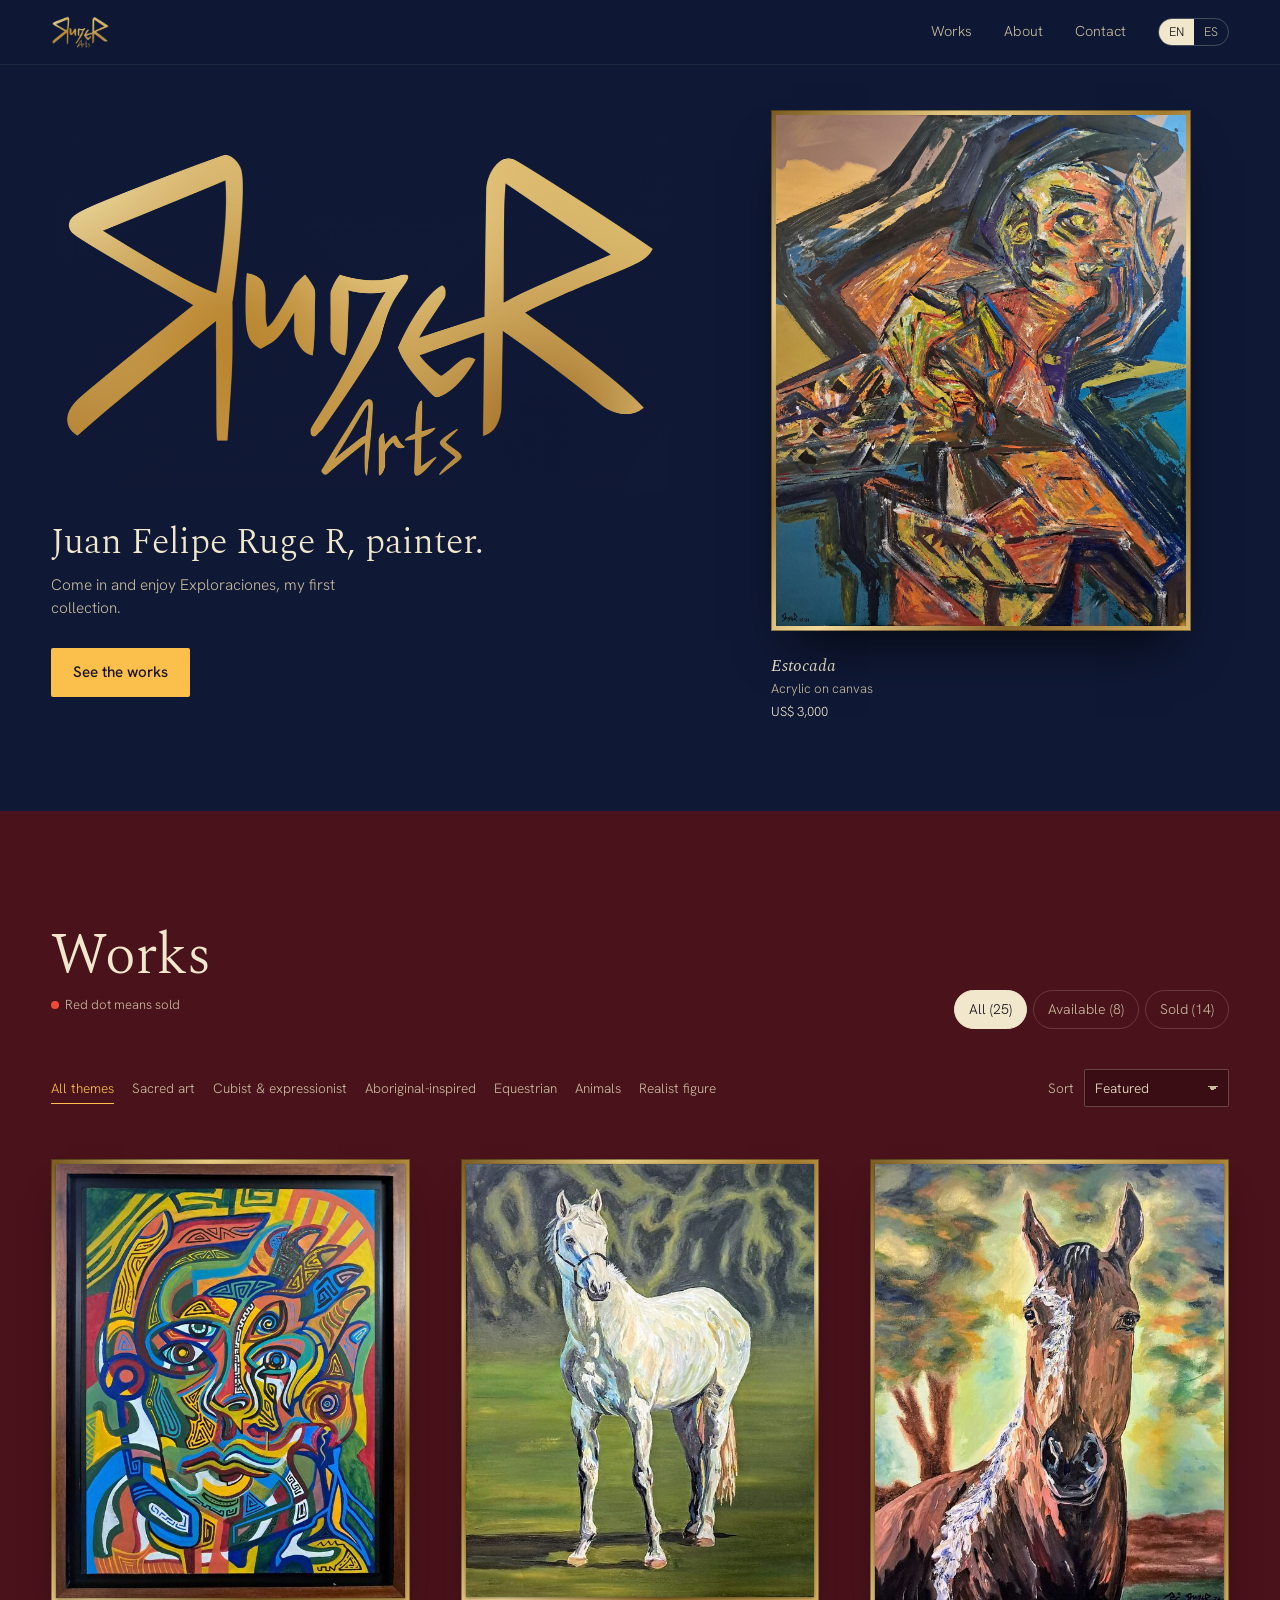
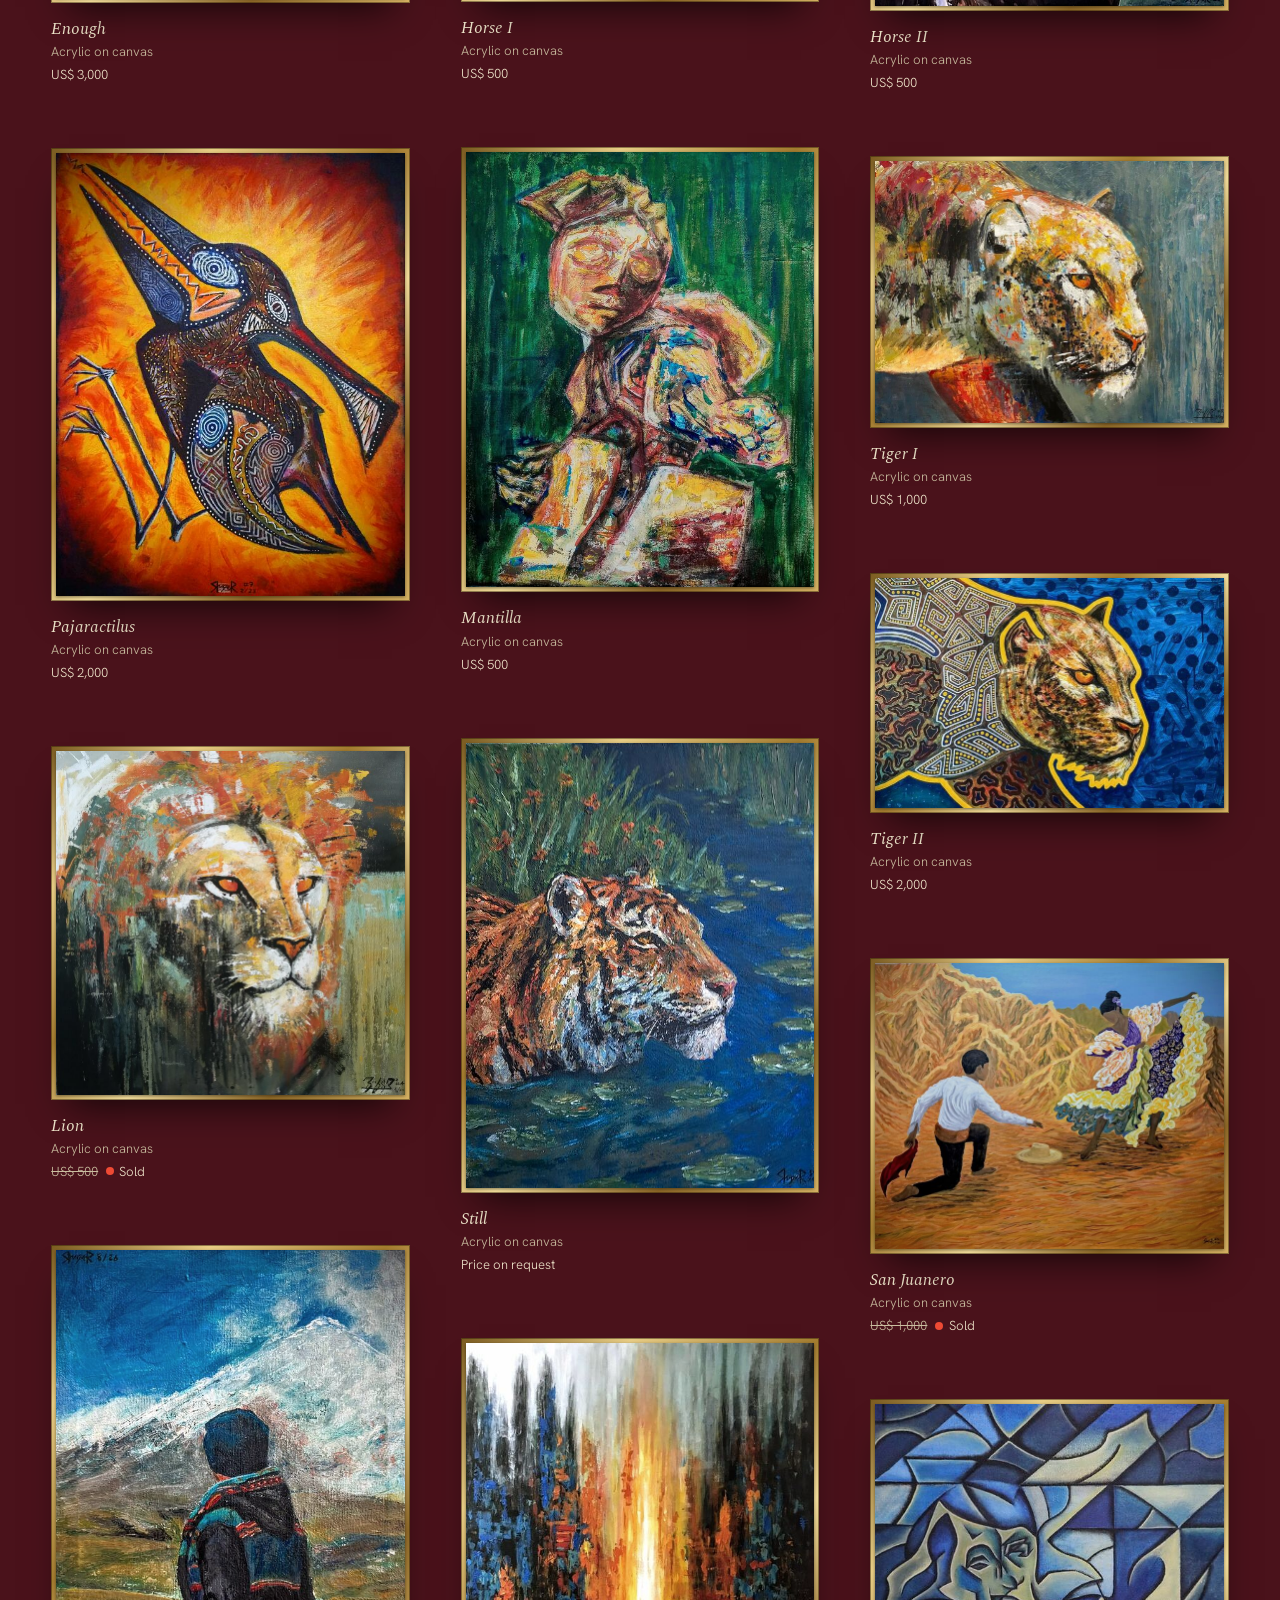
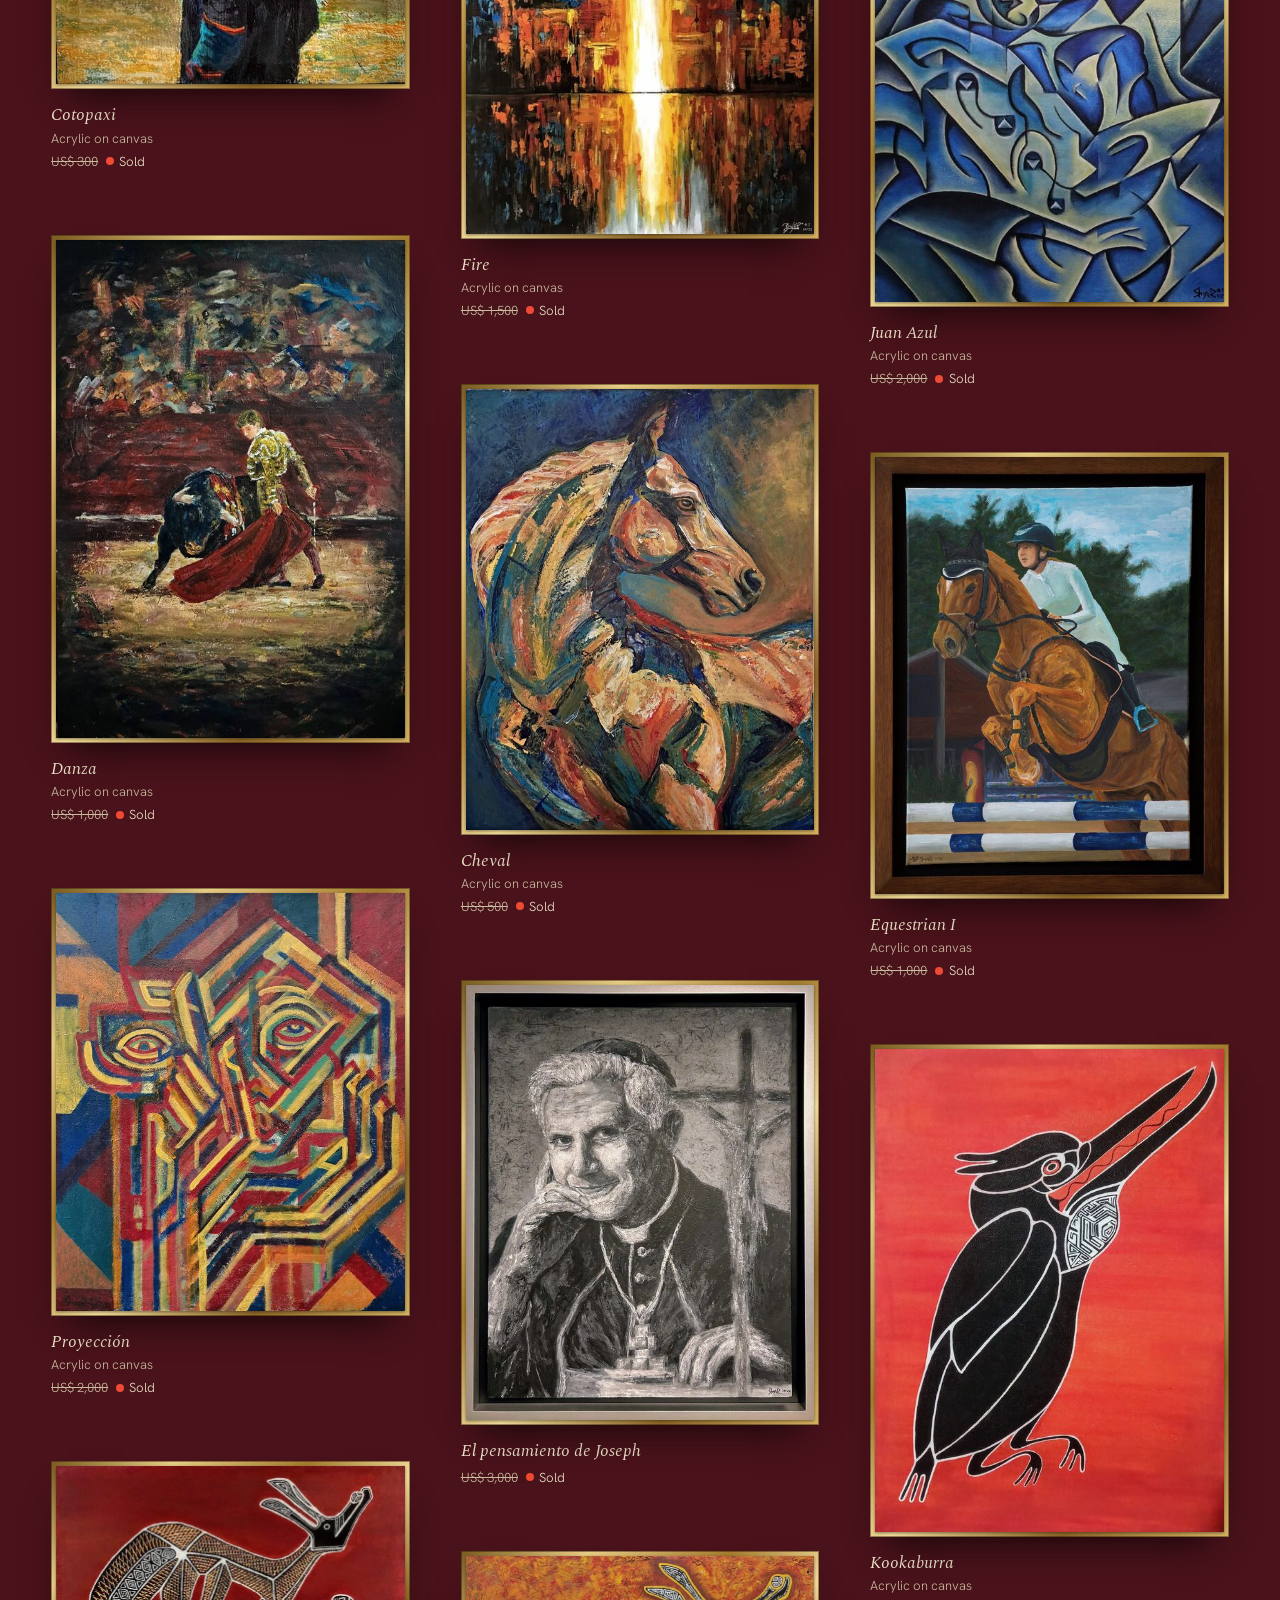
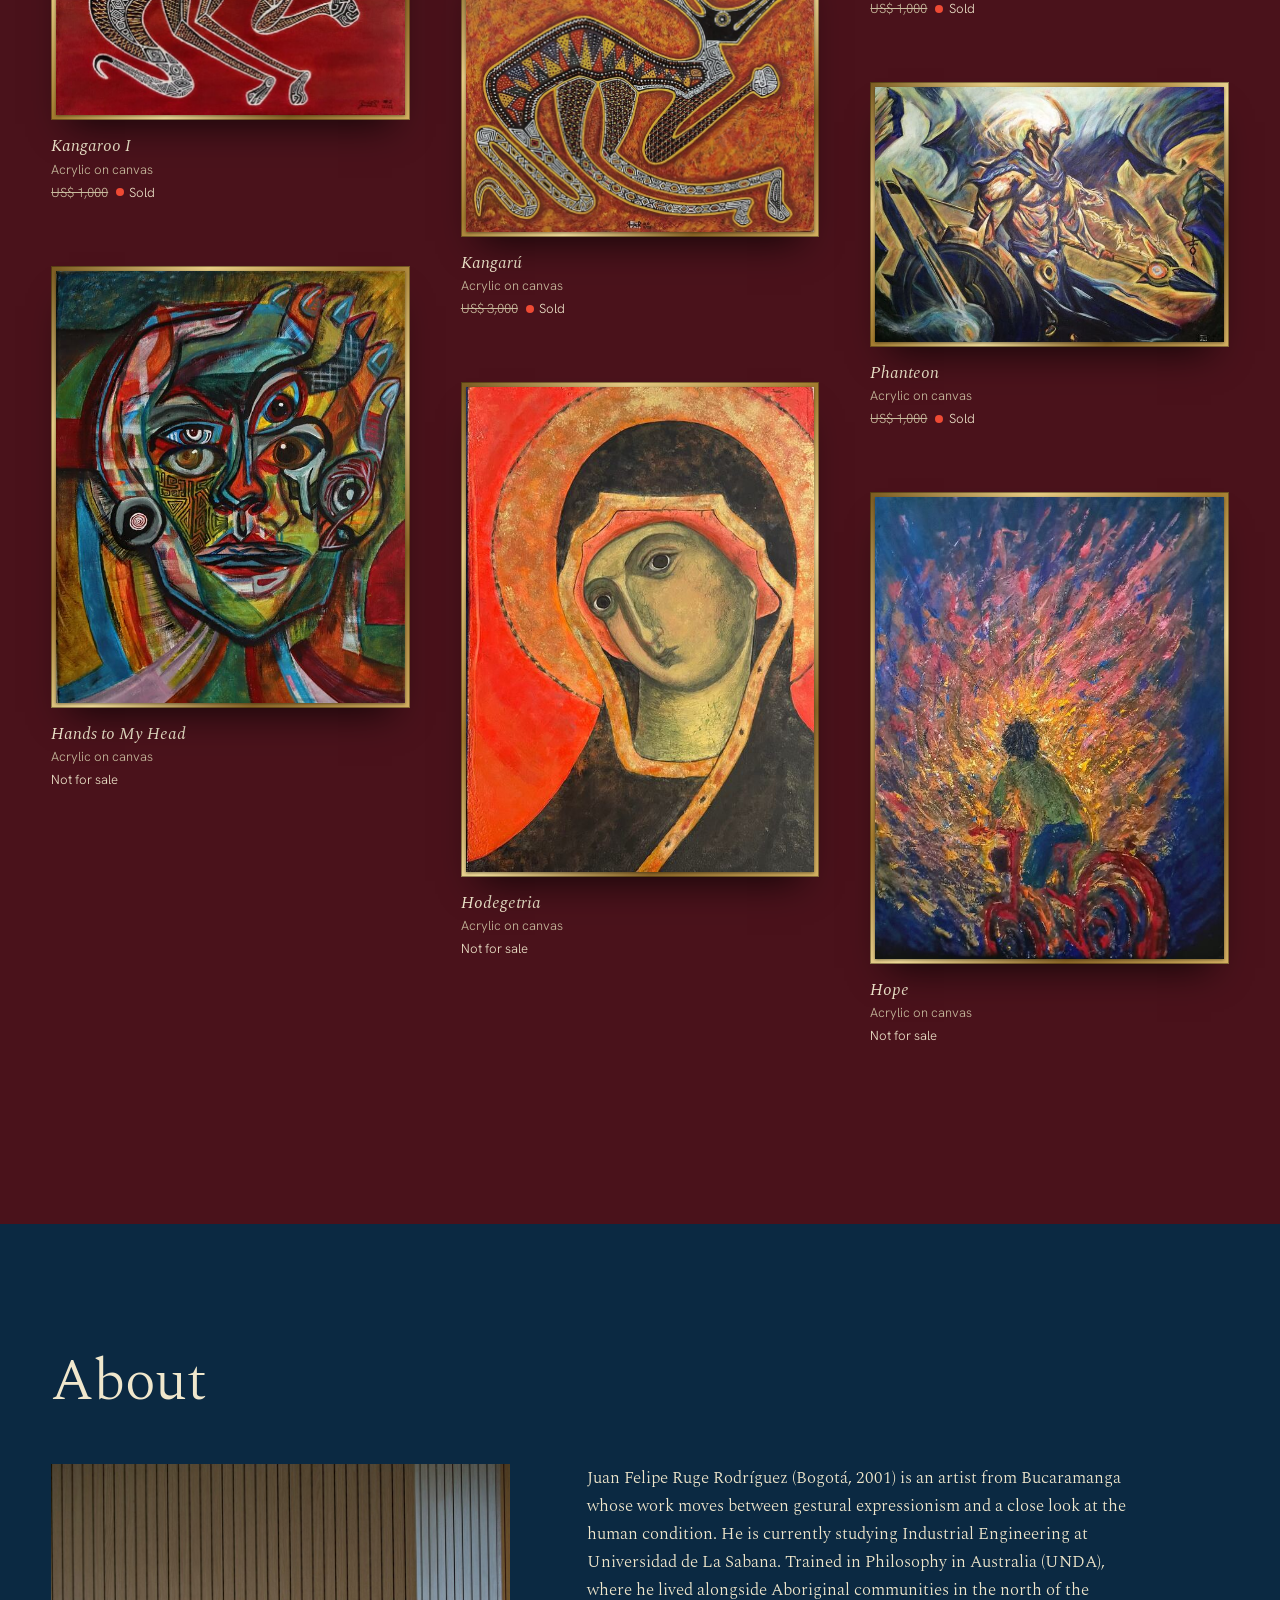
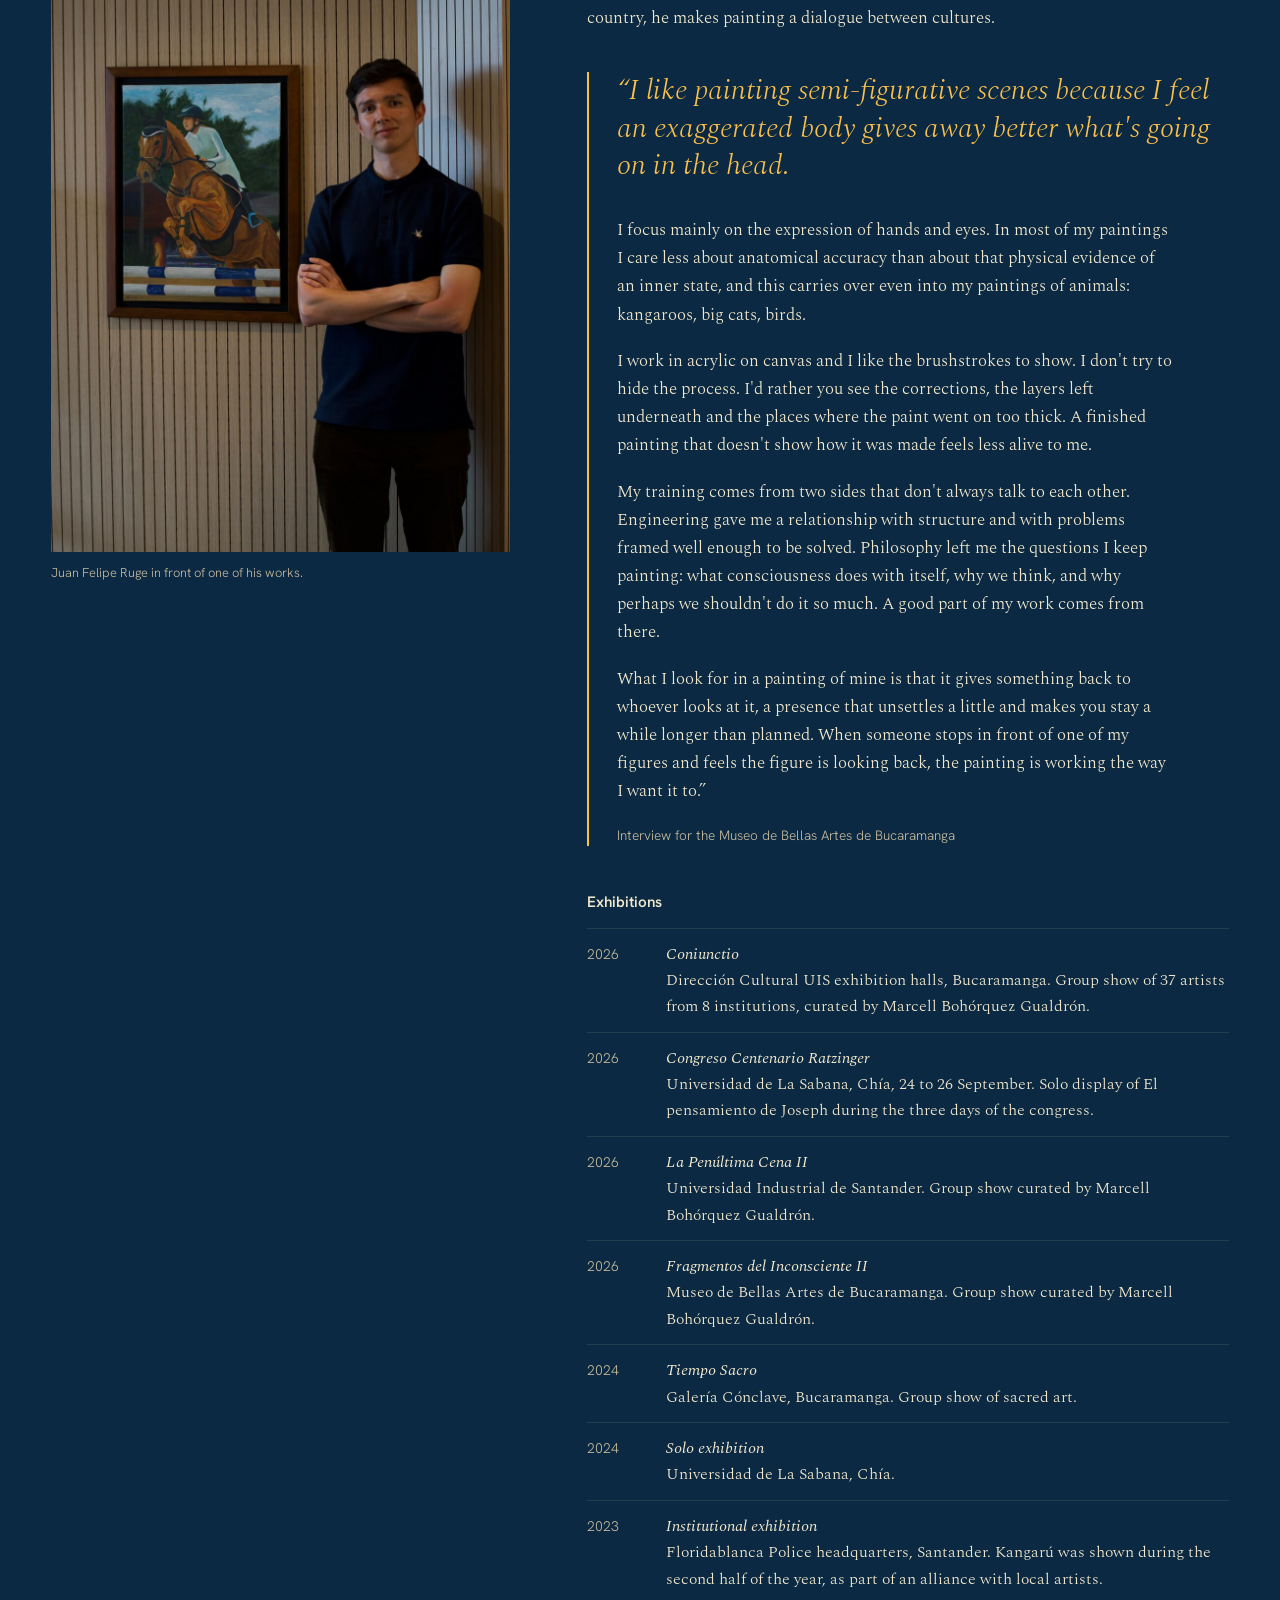
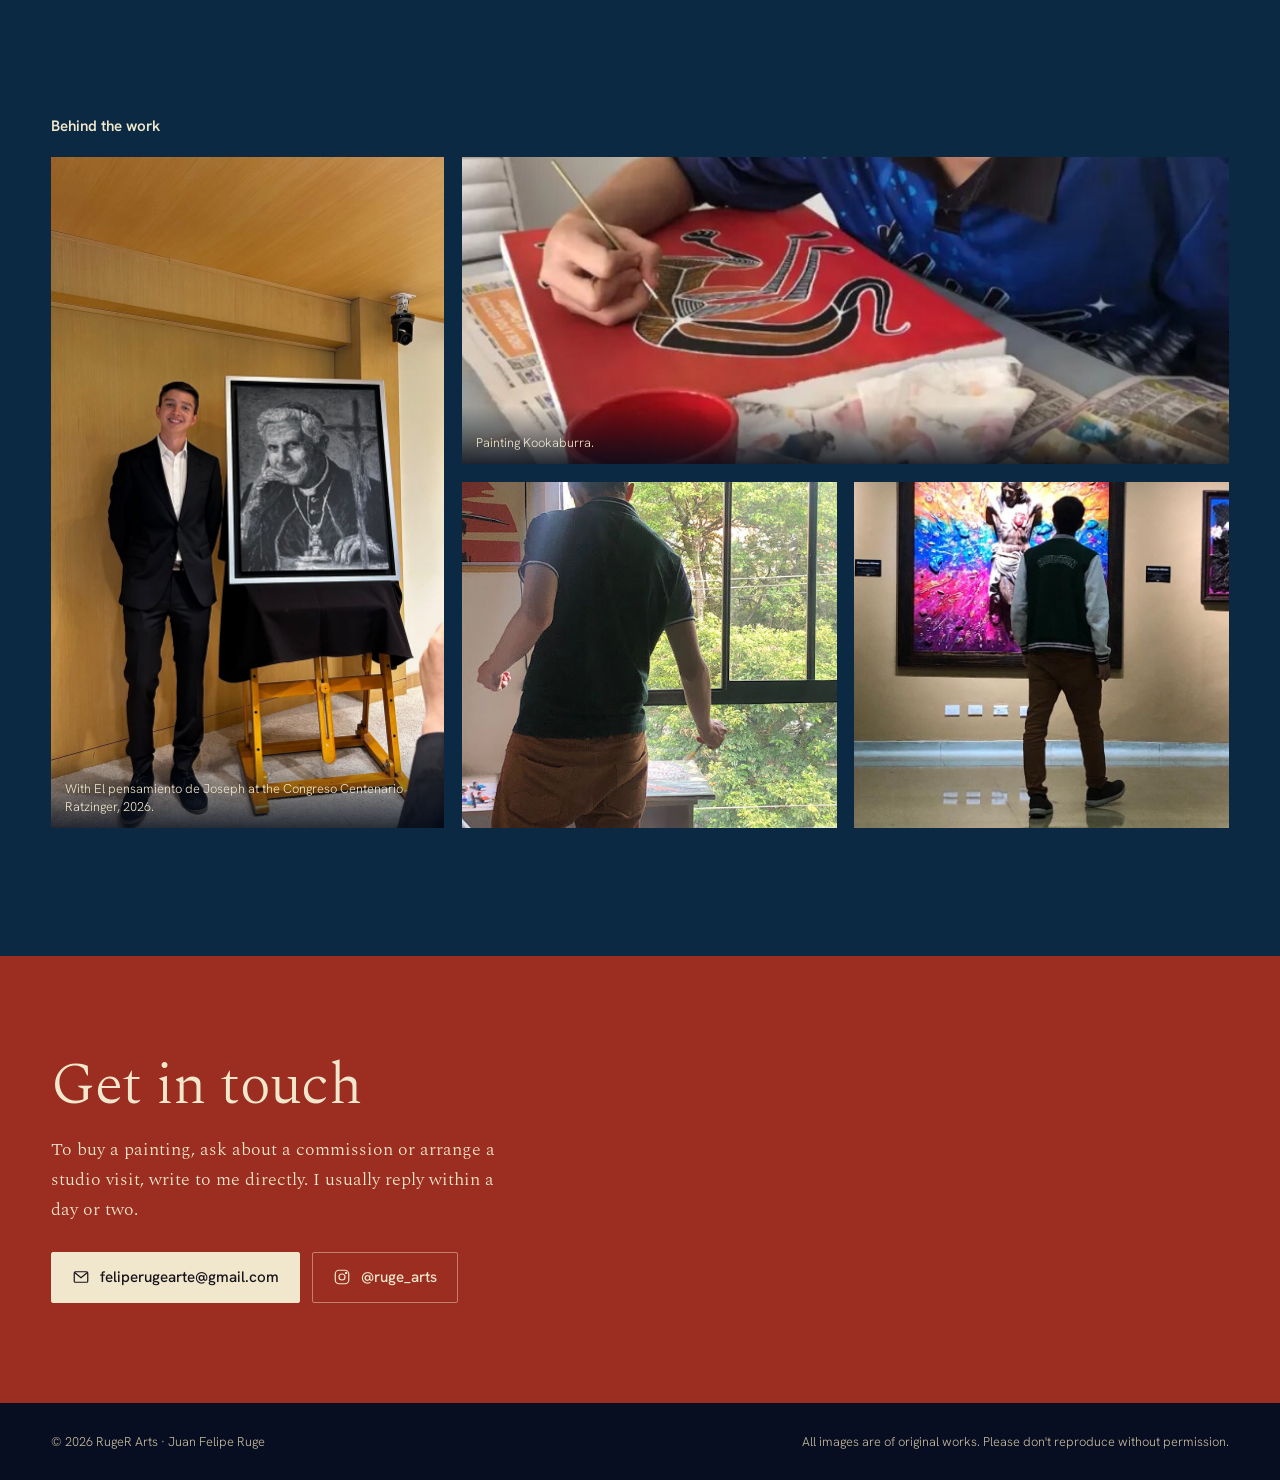
==== commit 7d0ce887: "Add files via upload" ====
--- a/index.html
+++ b/index.html
@@ -8,28 +8,31 @@
 <meta property="og:title" content="RugeR Arts">
 <meta property="og:description" content="Original paintings by Juan Felipe Ruge (RugeR).">
 <meta property="og:image" content="images/works/estocada.jpg">
+<script>document.documentElement.classList.add("js")</script>
 <link rel="icon" href="images/favicon.png">
 <link rel="preconnect" href="https://fonts.googleapis.com">
 <link rel="preconnect" href="https://fonts.gstatic.com" crossorigin>
 <link href="https://fonts.googleapis.com/css2?family=Spectral:ital,wght@0,300;0,400;0,500;1,300;1,400&family=Hanken+Grotesk:wght@400;500;600&display=swap" rel="stylesheet">
 <style>
 :root{
-  --wall:#1d2a20;        /* gallery wall green */
-  --wall-deep:#141d17;
-  --moss:#3c4b36;
-  --ochre:#c3924a;
-  --earth:#6a3b25;
-  --linen:#e8e0cd;
-  --linen-dim:#b9b39f;
-  --ink:#1c1a17;
-  --dot:#c2362b;         /* sold sticker */
+  --wall:#0f1835;        /* indigo navy: hero, header, viewer panel */
+  --wall-deep:#080e22;   /* deepest navy: footer, viewer */
+  --oxblood:#4a121b;     /* gallery wall */
+  --petrol:#0b2942;      /* about */
+  --ochre:#fbbf4b;       /* saffron accent */
+  --orange:#f47f1b;
+  --earth:#9b2e21;       /* red ochre: contact */
+  --linen:#f0e7cc;
+  --linen-dim:#c9bd9f;
+  --ink:#16131a;
+  --dot:#ef4a34;         /* sold sticker */
   --serif:"Spectral", Georgia, serif;
   --sans:"Hanken Grotesk", system-ui, sans-serif;
   --gutter:clamp(16px, 4vw, 56px);
 }
 *{box-sizing:border-box}
 html{scroll-behavior:smooth}
-@media (prefers-reduced-motion:reduce){html{scroll-behavior:auto}*{transition:none!important;animation:none!important}}
+@media (prefers-reduced-motion:reduce){html{scroll-behavior:auto}*:not(.sig){transition:none!important;animation:none!important}}
 body{margin:0;background:var(--wall);color:var(--linen);font-family:var(--serif);font-weight:300;font-size:1.0625rem;line-height:1.65;-webkit-font-smoothing:antialiased}
 img{max-width:100%;display:block}
 a{color:inherit}
@@ -37,28 +40,32 @@
 .wrap{max-width:1320px;margin:0 auto;padding:0 var(--gutter)}
 
 /* header */
-.top{position:sticky;top:0;z-index:20;background:color-mix(in srgb,var(--wall) 92%,transparent);backdrop-filter:blur(6px);border-bottom:1px solid rgba(232,224,205,.08)}
+.top{position:sticky;top:0;z-index:20;background:color-mix(in srgb,var(--wall) 92%,transparent);backdrop-filter:blur(6px);border-bottom:1px solid rgba(240,231,204,.08)}
 .top .wrap{display:flex;align-items:center;justify-content:space-between;height:64px;gap:16px}
 .top .mark img{height:34px;width:auto}
 .top nav{display:flex;align-items:center;gap:clamp(14px,3vw,32px);font-family:var(--sans);font-size:.9rem}
 .top nav a{text-decoration:none;color:var(--linen-dim)}
 .top nav a:hover{color:var(--linen)}
-.lang{display:flex;border:1px solid rgba(232,224,205,.25);border-radius:999px;overflow:hidden}
+.lang{display:flex;border:1px solid rgba(240,231,204,.25);border-radius:999px;overflow:hidden}
 .lang button{all:unset;cursor:pointer;padding:3px 10px;font-family:var(--sans);font-size:.78rem;color:var(--linen-dim)}
 .lang button[aria-pressed="true"]{background:var(--linen);color:var(--ink)}
 @media (max-width:620px){.top nav .navlink{display:none}}
 
 /* hero: the signature on the wall */
-.hero{min-height:calc(100svh - 64px);display:grid;grid-template-columns:1.25fr 1fr;align-items:center;gap:clamp(24px,5vw,80px);padding-block:clamp(40px,7vw,90px)}
-.hero .sig{width:100%;max-width:760px;height:auto;opacity:0;animation:ink 1.6s .15s ease-out forwards}
-@keyframes ink{from{opacity:0;clip-path:inset(0 100% 0 0)}to{opacity:1;clip-path:inset(0 0 0 0)}}
+.hero{display:grid;grid-template-columns:1.25fr 1fr;align-items:center;gap:clamp(24px,5vw,80px);padding-block:clamp(24px,3.5vw,48px) clamp(56px,7vw,96px)}
+.hero .sig{width:100%;max-width:760px;height:auto}
+.js .hero .sig{opacity:0}
+.js .hero .sig.drawn{animation:ink 1.6s ease-out both}
+@keyframes ink{from{opacity:0;-webkit-clip-path:inset(0 100% 0 0);clip-path:inset(0 100% 0 0)}to{opacity:1;-webkit-clip-path:inset(0 0 0 0);clip-path:inset(0 0 0 0)}}
 .hero p.lede{font-size:clamp(1.6rem,2.8vw,2.3rem);line-height:1.2;margin:28px 0 0;color:var(--linen);font-weight:300}
 .hero p.invite{font-family:var(--sans);font-size:clamp(.95rem,1.2vw,1.05rem);color:var(--linen-dim);max-width:38ch;margin:10px 0 0;line-height:1.5}
 .hero .cta{display:inline-block;margin-top:28px;font-family:var(--sans);font-size:.95rem;font-weight:500;color:var(--ink);background:var(--ochre);padding:12px 22px;border-radius:2px;text-decoration:none}
-.hero .cta:hover{background:#d3a45c}
+.hero .cta:hover{background:#ffd27f}
 .hung{justify-self:center;max-width:420px;width:100%}
-.hung img{width:auto;height:auto;max-width:100%;max-height:72svh;box-shadow:0 30px 50px -20px rgba(0,0,0,.7),0 2px 4px rgba(0,0,0,.4);cursor:zoom-in}
-@media (max-width:860px){.hero{grid-template-columns:1fr;min-height:auto}.hung{max-width:360px}}
+.hung img{width:auto;height:auto;max-width:100%;max-height:70svh;cursor:zoom-in}
+.hung .frame{display:inline-block}
+.hung .frame::before{box-shadow:inset 0 0 0 1px rgba(40,25,5,.45),0 30px 50px -20px rgba(0,0,0,.7)}
+@media (max-width:860px){.hero{grid-template-columns:1fr}.hung{max-width:360px}}
 
 /* museum label */
 .label{font-family:var(--sans);font-size:.82rem;line-height:1.45;color:var(--linen-dim);margin-top:14px}
@@ -74,43 +81,74 @@
 .sec-head{display:flex;align-items:end;justify-content:space-between;gap:20px;flex-wrap:wrap;margin-bottom:clamp(28px,4vw,48px)}
 h2{font-weight:300;font-size:clamp(2.2rem,5vw,3.6rem);line-height:1.05;margin:0;letter-spacing:-.01em}
 .filters{display:flex;gap:6px;font-family:var(--sans);font-size:.88rem;flex-wrap:wrap}
-.filters button{all:unset;cursor:pointer;padding:7px 14px;border-radius:999px;color:var(--linen-dim);border:1px solid rgba(232,224,205,.18)}
+.filters button{all:unset;cursor:pointer;padding:7px 14px;border-radius:999px;color:var(--linen-dim);border:1px solid rgba(240,231,204,.18)}
 .filters button[aria-pressed="true"]{color:var(--ink);background:var(--linen);border-color:var(--linen)}
 .filters button:focus-visible{outline:2px solid var(--ochre)}
-.works{padding-block:clamp(60px,9vw,120px);border-top:1px solid rgba(232,224,205,.08)}
-.salon{columns:3 300px;column-gap:clamp(28px,4vw,56px)}
-.piece{break-inside:avoid;margin:0 0 clamp(40px,5vw,64px)}
+.works{padding-block:clamp(60px,9vw,120px);background:var(--oxblood)}
+.toolbar{display:flex;justify-content:space-between;align-items:center;gap:16px 24px;flex-wrap:wrap;margin:-8px 0 clamp(32px,4vw,52px);font-family:var(--sans);font-size:.85rem}
+.cats{display:flex;flex-wrap:wrap;gap:4px 18px}
+.cats button{all:unset;cursor:pointer;color:var(--linen-dim);padding:4px 0;border-bottom:1px solid transparent}
+.cats button:hover{color:var(--linen)}
+.cats button[aria-pressed="true"]{color:var(--ochre);border-bottom-color:var(--ochre)}
+.cats button:focus-visible{outline:2px solid var(--ochre);outline-offset:3px}
+.sort{display:flex;align-items:center;gap:10px;color:var(--linen-dim)}
+.sort select{font:inherit;color:var(--linen);background:#3a0d14;border:1px solid rgba(240,231,204,.25);border-radius:2px;padding:7px 30px 7px 10px;appearance:none;-webkit-appearance:none;background-image:linear-gradient(45deg,transparent 50%,var(--linen-dim) 50%),linear-gradient(135deg,var(--linen-dim) 50%,transparent 50%);background-position:calc(100% - 15px) 52%,calc(100% - 10px) 52%;background-size:5px 5px;background-repeat:no-repeat;cursor:pointer}
+.salon{display:grid;grid-template-columns:repeat(var(--cols,3),minmax(0,1fr));column-gap:clamp(28px,4vw,56px);align-items:start}
+.piece{margin:0 0 clamp(40px,5vw,64px)}
+/* thin gilt frame that settles in as each painting scrolls into view */
+.frame{position:relative;display:block;padding:5px}
+.frame::before{content:"";position:absolute;inset:0;background:linear-gradient(135deg,#7a5a1f 0%,#e8cd85 20%,#a37b2e 42%,#f2dc9a 60%,#8c6626 80%,#d6b263 100%);box-shadow:inset 0 0 0 1px rgba(40,25,5,.45),0 22px 36px -18px rgba(0,0,0,.75);opacity:0;transform:scale(.985);transition:opacity .9s ease,transform .9s ease}
+.piece.in .frame::before,.hung .frame::before{opacity:1;transform:none}
+.frame img{position:relative}
 .piece button{all:unset;display:block;cursor:zoom-in;width:100%}
 .piece button:focus-visible img{outline:2px solid var(--ochre);outline-offset:4px}
-.piece img{width:100%;height:auto;box-shadow:0 22px 36px -18px rgba(0,0,0,.75),0 1px 3px rgba(0,0,0,.35);background:var(--wall-deep)}
+.piece img{width:100%;height:auto;box-shadow:0 1px 3px rgba(0,0,0,.45);background:#2e0a10}
 .piece.is-sold img{filter:saturate(.85)}
 .legend{font-family:var(--sans);font-size:.82rem;color:var(--linen-dim);margin-top:8px}
 .empty{font-family:var(--sans);color:var(--linen-dim)}
 
 /* about */
-.about{background:var(--wall-deep);padding-block:clamp(70px,10vw,130px)}
+.about{background:var(--petrol);padding-block:clamp(70px,10vw,130px)}
 .about .grid{display:grid;grid-template-columns:minmax(0,5fr) minmax(0,7fr);gap:clamp(32px,6vw,96px);align-items:start}
-.about figure{margin:0}
-.about figure img{width:100%;height:auto}
-.about figcaption{font-family:var(--sans);font-size:.8rem;color:var(--linen-dim);margin-top:10px}
-.about .bio{margin-top:28px}
+.about .grid > figure{margin:0}
+.about .grid > figure img{width:100%;height:auto}
+.about .grid > figure figcaption{font-family:var(--sans);font-size:.8rem;color:var(--linen-dim);margin-top:10px}
+.about .grid > h2{grid-column:1/-1;margin-bottom:calc(-1 * clamp(8px,2vw,40px))}
+.about .bio{margin-top:0}
 .statement{margin:40px 0 0;padding-left:clamp(18px,2.5vw,28px);border-left:2px solid var(--ochre)}
 .statement .lead{font-style:italic;font-size:clamp(1.35rem,2.4vw,1.8rem);line-height:1.3;color:var(--ochre);max-width:30ch}
 .statement cite{display:block;font-family:var(--sans);font-style:normal;font-size:.85rem;color:var(--linen-dim);margin-top:6px}
 .about .body p{max-width:62ch;margin:0 0 1.1em}
 .about h3{font-family:var(--sans);font-weight:600;font-size:.95rem;margin:44px 0 12px;color:var(--linen)}
 .shows{list-style:none;padding:0;margin:0;font-size:1rem}
-.shows li{display:grid;grid-template-columns:4.2rem 1fr;gap:12px;padding:12px 0;border-top:1px solid rgba(232,224,205,.1)}
+.shows li{display:grid;grid-template-columns:4.2rem 1fr;gap:12px;padding:12px 0;border-top:1px solid rgba(240,231,204,.1)}
+.studio{margin-top:clamp(64px,9vw,110px)}
+.studio h3{font-family:var(--sans);font-weight:600;font-size:.95rem;margin:0 0 18px;color:var(--linen)}
+.collage{display:grid;grid-template-columns:1.05fr 1fr 1fr;grid-template-rows:clamp(200px,24vw,330px) clamp(220px,27vw,380px);gap:clamp(10px,1.4vw,18px)}
+.collage figure{margin:0;position:relative;overflow:hidden;background:#06192b}
+.collage img{position:absolute;inset:0;width:100%;height:100%;object-fit:cover;display:block}
+.collage .c-a{grid-row:1 / 3}
+.collage .c-b{grid-column:2 / 4}
+.collage .c-b img{object-position:50% 88%}
+.collage figcaption{position:absolute;left:0;right:0;bottom:0;padding:28px 14px 12px;font-family:var(--sans);font-size:.8rem;line-height:1.4;color:var(--linen);background:linear-gradient(transparent,rgba(5,12,25,.85))}
+@media (max-width:640px){
+  .collage{grid-template-columns:1fr 1fr;grid-template-rows:260px 200px 220px}
+  .collage .c-a{grid-row:1 / 2;grid-column:1 / 2}
+  .collage .c-b{grid-column:1 / 3;grid-row:3 / 4}
+  .collage .c-c{grid-row:1 / 2;grid-column:2 / 3}
+  .collage .c-d{grid-row:2 / 3;grid-column:1 / 3}
+  .collage .c-d img{object-position:50% 30%}
+}
 .shows li span{font-family:var(--sans);color:var(--linen-dim);font-size:.88rem;padding-top:.15em}
 .shows em{font-weight:400}
-@media (max-width:860px){.about .grid{grid-template-columns:1fr}.about figure{max-width:420px}}
+@media (max-width:860px){.about .grid{grid-template-columns:1fr}.about .grid > figure{max-width:420px}}
 
 /* contact */
 .contact{background:var(--earth);padding-block:clamp(60px,8vw,100px)}
 .contact p{max-width:52ch;font-size:1.15rem}
 .links{display:flex;flex-wrap:wrap;gap:12px;margin-top:26px}
-.btn{display:inline-flex;align-items:center;gap:10px;font-family:var(--sans);font-size:.95rem;font-weight:500;text-decoration:none;padding:12px 20px;border-radius:2px;border:1px solid rgba(232,224,205,.45);color:var(--linen);background:transparent}
-.btn:hover{background:rgba(232,224,205,.1)}
+.btn{display:inline-flex;align-items:center;gap:10px;font-family:var(--sans);font-size:.95rem;font-weight:500;text-decoration:none;padding:12px 20px;border-radius:2px;border:1px solid rgba(240,231,204,.45);color:var(--linen);background:transparent}
+.btn:hover{background:rgba(240,231,204,.1)}
 .btn.primary{background:var(--linen);color:var(--ink);border-color:var(--linen)}
 .btn.primary:hover{background:#fff}
 .btn svg{width:18px;height:18px;flex:none}
@@ -121,13 +159,16 @@
 dialog.viewer{border:0;padding:0;margin:0;width:100vw;height:100dvh;max-width:none;max-height:none;background:var(--wall-deep);color:var(--linen)}
 dialog.viewer::backdrop{background:rgba(0,0,0,.6)}
 .v-grid{display:grid;grid-template-columns:minmax(0,1fr) 380px;height:100%}
-.v-stage{display:flex;align-items:center;justify-content:center;padding:clamp(28px,6vw,80px);min-height:0;position:relative;background:#2c3b2f}
+.v-stage{display:flex;align-items:center;justify-content:center;padding:clamp(28px,6vw,80px);min-height:0;position:relative;background:#1e2c5c}
 .v-stage img{max-height:100%;max-width:100%;width:auto;height:auto;object-fit:contain;box-shadow:0 0 0 1px rgba(0,0,0,.3),0 0 24px 4px rgba(0,0,0,.5),0 0 80px 22px rgba(0,0,0,.42)}
 .v-info{background:var(--wall);padding:72px 32px 32px;overflow:auto;display:flex;flex-direction:column}
 .v-info h3{font-style:italic;font-weight:400;font-size:2rem;line-height:1.15;margin:0 0 6px}
 .v-meta{font-family:var(--sans);font-size:.9rem;color:var(--linen-dim);margin:0}
 .v-desc{margin:22px 0 0;font-size:1rem}
-.v-price{margin:28px 0 0;padding-top:20px;border-top:1px solid rgba(232,224,205,.15)}
+.v-desc p{margin:0 0 .9em}
+.v-shows{font-family:var(--sans);font-size:.84rem;color:var(--linen-dim);margin-top:14px}
+.v-shows strong{color:var(--linen);font-weight:500}
+.v-price{margin:28px 0 0;padding-top:20px;border-top:1px solid rgba(240,231,204,.15)}
 .v-price .usd{font-size:1.6rem;font-weight:400}
 .v-price .cop{font-family:var(--sans);font-size:.88rem;color:var(--linen-dim)}
 .v-status{font-family:var(--sans);font-size:.9rem;margin-top:10px}
@@ -153,7 +194,7 @@
 
 <header class="top">
   <div class="wrap">
-    <a class="mark" href="#top" aria-label="RugeR Arts home"><img src="images/logo-light.png" alt="RugeR Arts" width="1200" height="697"></a>
+    <a class="mark" href="#top" aria-label="RugeR Arts home"><img src="images/logo-gold.png" alt="RugeR Arts" width="1200" height="697"></a>
     <nav aria-label="Main">
       <a class="navlink" href="#works" data-i18n="nav.works">Works</a>
       <a class="navlink" href="#about" data-i18n="nav.about">About</a>
@@ -170,7 +211,7 @@
   <div class="wrap hero">
     <div>
       <h1 class="visually-hidden">RugeR Arts</h1>
-      <img class="sig" src="images/logo-light.png" alt="RugeR Arts signature" width="1200" height="697">
+      <img class="sig" src="images/logo-gold.png" alt="RugeR Arts signature" width="1200" height="697">
       <p class="lede" data-i18n="hero.lede">Juan Felipe Ruge R, painter.</p>
       <p class="invite" data-i18n="hero.invite">Come in and enjoy Exploraciones, my first collection.</p>
       <a class="cta" href="#works" data-i18n="hero.cta">See the works</a>
@@ -185,7 +226,13 @@
           <h2 id="works-h" data-i18n="works.title">Works</h2>
           <p class="legend"><span class="dot" aria-hidden="true"></span><span data-i18n="works.legend">Red dot means sold</span></p>
         </div>
-        <div class="filters" role="group" aria-label="Filter works" id="filters"></div>
+        <div class="filters" role="group" aria-label="Filter by availability" id="filters"></div>
+      </div>
+      <div class="toolbar">
+        <div class="cats" role="group" aria-label="Filter by theme" id="cats"></div>
+        <label class="sort"><span data-i18n="sort.label">Sort</span>
+          <select id="sort"></select>
+        </label>
       </div>
       <div class="salon" id="salon"></div>
     </div>
@@ -193,12 +240,12 @@
 
   <section class="about" id="about" aria-labelledby="about-h">
     <div class="wrap grid">
+      <h2 id="about-h" data-i18n="about.title">About</h2>
       <figure>
         <img src="images/about.jpg" alt="Juan Felipe Ruge standing beside one of his framed paintings" width="934" height="1400" loading="lazy">
         <figcaption data-i18n="about.caption">Juan Felipe Ruge in front of one of his works.</figcaption>
       </figure>
       <div class="body">
-        <h2 id="about-h" data-i18n="about.title">About</h2>
         <p class="bio" data-i18n="about.bio"></p>
         <blockquote class="statement">
           <p class="lead" data-i18n="about.s0"></p>
@@ -212,6 +259,15 @@
         <ul class="shows" id="shows"></ul>
       </div>
     </div>
+    <div class="wrap studio">
+      <h3 data-i18n="studio.title">Behind the work</h3>
+      <div class="collage">
+        <figure class="c-a"><img src="images/studio/me-ratzinger.jpg" alt="" width="788" height="1400" loading="lazy"><figcaption data-i18n="studio.ratzinger">With El pensamiento de Joseph at the Congreso Centenario Ratzinger, 2026.</figcaption></figure>
+        <figure class="c-b"><img src="images/studio/painter3.jpg" alt="" width="789" height="596" loading="lazy"><figcaption data-i18n="studio.kookaburra">Painting Kookaburra.</figcaption></figure>
+        <figure class="c-c"><img src="images/studio/painter1.jpg" alt="" width="475" height="633" loading="lazy"></figure>
+        <figure class="c-d"><img src="images/studio/painter2.jpg" alt="" width="768" height="1024" loading="lazy"></figure>
+      </div>
+    </div>
   </section>
 
   <section class="contact" id="contact" aria-labelledby="contact-h">
@@ -240,7 +296,7 @@
     <div class="v-info">
       <h3 id="v-title"></h3>
       <p class="v-meta" id="v-meta"></p>
-      <p class="v-desc" id="v-desc"></p>
+      <div class="v-desc" id="v-desc"></div>
       <div class="v-price" id="v-price"></div>
       <div class="v-actions" id="v-actions"></div>
     </div>
@@ -266,48 +322,127 @@
    status: "available" | "sold" | "reserved" | "notforsale"
    priceUSD: number (e.g. 850) or null for "price on request"
    size: e.g. "70 × 50 cm"  |  year: e.g. 2025
-   The order here is the order on the page. The first one is shown in the hero.
+   cats: any of "sacred", "expressionist", "aboriginal", "equestrian", "animals", "realist"
+   shows: ids from SHOWS below, for works that were exhibited
+   hero:true shows that work in the hero (and leaves it out of the gallery)
+   Gallery order: available first, then sold, then not for sale; within each, the order below.
    ===================================================================== */
 const WORKS = [
-  { id:"estocada", title:"Estocada", year:null, medium:"acrylic", size:"", priceUSD:3000, status:"available", w:1444, h:1800,
-    desc:{
-      en:"A self-portrait. One hand holds up the face, carrying the weight of thought. The other grips a sword seen head-on, so the point aims at whoever is looking. Thinking too much is a burden, and it is also a weapon.",
-      es:"Un autorretrato. Una mano sostiene el propio rostro, cargando el peso de lo que piensa. La otra empuña una espada vista de frente, de modo que la punta apunta al espectador. Pensar demasiado es una carga, y también es un arma."
-    }},
-  { id:"hands-to-my-head", title:"Hands to My Head", year:null, medium:"acrylic", size:"", priceUSD:null, status:"notforsale", w:1450, h:1800 },
-  { id:"hodegetria", title:"Hodegetria", year:null, medium:"acrylic", size:"", priceUSD:null, status:"notforsale", w:1150, h:1600 },
-  { id:"pharaoh", title:"Pharaoh", year:null, medium:"acrylic", size:"", priceUSD:300, status:"available", w:728, h:1024 },
-  { id:"lion", title:"Lion", year:null, medium:"acrylic", size:"", priceUSD:500, status:"sold", w:1800, h:1774 },
-  { id:"enough", title:"Enough", year:null, medium:"acrylic", size:"", priceUSD:3000, status:"available", w:1443, h:1800 },
-  { id:"san-juanero", title:"San Juanero", year:null, medium:"acrylic", size:"", priceUSD:1000, status:"sold", w:1800, h:1477 },
-  { id:"cotopaxi", title:"Cotopaxi", year:null, medium:"acrylic", size:"", priceUSD:300, status:"sold", w:1200, h:1496 },
-  { id:"fire", title:"Fire", year:null, medium:"acrylic", size:"", priceUSD:1500, status:"sold", w:1137, h:1600 },
-  { id:"hope", title:"Hope", year:null, medium:"acrylic", size:"", priceUSD:null, status:"notforsale", w:1357, h:1800 },
-  { id:"juan-azul", title:"Juan Azul", year:null, medium:"acrylic", size:"", priceUSD:2000, status:"sold", w:1259, h:1800 },
-  { id:"danza", title:"Danza", year:null, medium:"acrylic", size:"", priceUSD:1000, status:"sold", w:1257, h:1800 },
-  { id:"cheval", title:"Cheval", year:null, medium:"acrylic", size:"", priceUSD:500, status:"sold", w:1422, h:1800 },
-  { id:"equestrian-i", title:"Equestrian I", year:null, medium:"acrylic", size:"", priceUSD:1000, status:"sold", w:1436, h:1800 },
-  { id:"horse-i", title:"Horse I", year:null, medium:"acrylic", size:"", priceUSD:500, status:"available", w:1447, h:1800 },
-  { id:"horse-ii", title:"Horse II", year:null, medium:"acrylic", size:"", priceUSD:500, status:"available", w:1417, h:1800 },
-  { id:"proyeccion", title:"Proyección", year:null, medium:"acrylic", size:"", priceUSD:2000, status:"sold", w:1501, h:1800 },
-  { id:"icarus", title:"Icarus", year:null, medium:"acrylic", size:"", priceUSD:300, status:"sold", w:1600, h:1173 },
-  { id:"mantilla", title:"Mantilla", year:null, medium:"acrylic", size:"", priceUSD:500, status:"available", w:768, h:1024 },
-  { id:"ratzinger", title:"Ratzinger", year:null, medium:"", size:"", priceUSD:3000, status:"sold", w:1437, h:1800 },
-  { id:"pajaractilus", title:"Pajaractilus", year:null, medium:"acrylic", size:"", priceUSD:2000, status:"available", w:1191, h:1512 },
-  { id:"kookaburra", title:"Kookaburra", year:null, medium:"acrylic", size:"", priceUSD:1000, status:"sold", w:1299, h:1800 },
-  { id:"kangaroo1", title:"Kangaroo I", year:null, medium:"acrylic", size:"", priceUSD:1000, status:"sold", w:1024, h:733 },
-  { id:"kangaroo2-3", title:"Kangaroo II", year:null, medium:"acrylic", size:"", priceUSD:3000, status:"sold", w:1512, h:1200 },
-  { id:"tiger1", title:"Tiger I", year:null, medium:"acrylic", size:"", priceUSD:1000, status:"available", w:1024, h:768 },
-  { id:"tiger2", title:"Tiger II", year:null, medium:"acrylic", size:"", priceUSD:2000, status:"available", w:979, h:648 },
-  { id:"phanteon", title:"Phanteon", year:null, medium:"acrylic", size:"", priceUSD:1000, status:"sold", w:608, h:445 }
+  { id:"estocada", title:"Estocada", year:null, medium:"acrylic", size:"", priceUSD:3000, status:"available", w:1444, h:1800, hero:true,
+    cats:["expressionist"], shows:["fragmentos", "penultima"],
+    desc:{ en:"A self-portrait in a beret, with an ironic look that nods to French existentialism. One hand holds up the face, carrying the weight of thought. The other grips a sword seen head-on, so the point aims straight at whoever is looking. Thinking too much is a burden, and that same clarity is also a weapon.",
+           es:"Un autorretrato con boina y mirada irónica, en referencia al existencialismo francés. Una mano sostiene el propio rostro, cargando el peso de lo que piensa. La otra empuña una espada vista de frente, de modo que la punta apunta directo al espectador. Pensar demasiado es una carga, y esa misma lucidez es también un arma." } },
+  { id:"hands-to-my-head", title:"Hands to My Head", year:null, medium:"acrylic", size:"", priceUSD:null, status:"notforsale", w:1450, h:1800,
+    cats:["expressionist"], shows:[],
+    desc:{ en:"A face broken into planes of colour, with hands closing in around the head. Several eyes look out from different angles, as if the thought had split the face apart.",
+           es:"Un rostro fragmentado en planos de color, con unas manos que se cierran alrededor de la cabeza. Varios ojos miran desde ángulos distintos, como si el pensamiento hubiera partido la cara." } },
+  { id:"hodegetria", title:"Hodegetria", year:null, medium:"acrylic", size:"", priceUSD:null, status:"notforsale", w:1150, h:1600,
+    cats:["sacred"], shows:["tiemposacro"],
+    desc:{ en:"A Virgin in the Byzantine Hodegetria tradition, “she who shows the way”, with a gold halo over a red ground. It keeps the stillness of the icon while letting the brushwork stay loose.",
+           es:"Una Virgen en la tradición bizantina de la Hodegetria, «la que muestra el camino», con aureola dorada sobre fondo rojo. Conserva la quietud del ícono y deja la pincelada suelta." } },
+  { id:"lion", title:"Lion", year:null, medium:"acrylic", size:"", priceUSD:500, status:"sold", w:1800, h:1774,
+    cats:["animals", "expressionist"], shows:[],
+    desc:{ en:"A lion's head built from dragged and dripping paint. The mane breaks apart into orange and rust while the eyes stay sharp and still.",
+           es:"La cabeza de un león hecha con pintura arrastrada y chorreada. La melena se deshace en naranjas y óxidos mientras los ojos se mantienen precisos y quietos." } },
+  { id:"enough", title:"Enough", year:null, medium:"acrylic", size:"", priceUSD:3000, status:"available", w:1443, h:1800,
+    cats:["expressionist"], shows:["fragmentos"],
+    desc:{ en:"A frontal face covered in patterns and hard black outlines, in saturated colour close to stained glass. Every eye in it looks somewhere different.",
+           es:"Un rostro frontal cubierto de patrones y contornos negros, en colores saturados cercanos al vitral. Cada uno de sus ojos mira hacia un lugar distinto." } },
+  { id:"san-juanero", title:"San Juanero", year:null, medium:"acrylic", size:"", priceUSD:1000, status:"sold", w:1800, h:1477,
+    cats:["realist"], shows:[],
+    desc:{ en:"A couple dancing the sanjuanero, the traditional dance of Colombia's Huila region, against dry mountains. He kneels with his hat on the ground while her skirt opens in full colour.",
+           es:"Una pareja bailando sanjuanero, el baile tradicional del Huila, frente a montañas secas. Él se arrodilla con el sombrero en el suelo mientras la falda de ella se abre llena de color." } },
+  { id:"cotopaxi", title:"Cotopaxi", year:null, medium:"acrylic", size:"", priceUSD:300, status:"sold", w:1200, h:1496,
+    cats:["realist"], shows:[],
+    desc:{ en:"A figure in a wool poncho seen from behind, facing the snow-capped Cotopaxi volcano in the Ecuadorian Andes.",
+           es:"Una figura con ruana vista de espaldas, frente al volcán nevado Cotopaxi en los Andes ecuatorianos." } },
+  { id:"fire", title:"Fire", year:null, medium:"acrylic", size:"", priceUSD:1500, status:"sold", w:1137, h:1600,
+    cats:["expressionist"], shows:[],
+    desc:{ en:"Vertical strokes of black, blue and orange around a column of light, reflected below as if on water. Somewhere between a burning forest and a city at night.",
+           es:"Pinceladas verticales de negro, azul y naranja alrededor de una columna de luz que se refleja abajo como sobre el agua. Algo entre un bosque en llamas y una ciudad de noche." } },
+  { id:"hope", title:"Hope", year:null, medium:"acrylic", size:"", priceUSD:null, status:"notforsale", w:1357, h:1800,
+    cats:["expressionist"], shows:[],
+    desc:{ en:"A child on a red bicycle riding into an explosion of warm colour. The strokes radiate out from the small figure like light.",
+           es:"Un niño en una bicicleta roja que avanza hacia una explosión de color cálido. Las pinceladas salen de la pequeña figura como si fueran luz." } },
+  { id:"juan-azul", title:"Juan Azul", year:null, medium:"acrylic", size:"", priceUSD:2000, status:"sold", w:1259, h:1800,
+    cats:["expressionist"], shows:[],
+    desc:{ en:"A figure in blues broken into cubist planes, where other faces and forms appear between the shapes.",
+           es:"Una figura en azules partida en planos cubistas, donde otros rostros y formas aparecen entre las figuras geométricas." } },
+  { id:"danza", title:"Danza", year:null, medium:"acrylic", size:"", priceUSD:1000, status:"sold", w:1257, h:1800,
+    cats:["realist"], shows:[],
+    desc:{ en:"A bullfight seen as a dance. The matador turns the red cape as the bull passes, and the crowd dissolves into the background.",
+           es:"Una corrida vista como una danza. El torero gira el capote rojo mientras pasa el toro, y el público se disuelve en el fondo." } },
+  { id:"cheval", title:"Cheval", year:null, medium:"acrylic", size:"", priceUSD:500, status:"sold", w:1422, h:1800,
+    cats:["equestrian", "animals", "expressionist"], shows:[],
+    desc:{ en:"A horse's head and neck in thick, sculpted strokes of ochre, orange and teal.",
+           es:"La cabeza y el cuello de un caballo en pinceladas gruesas y esculpidas de ocre, naranja y verde azulado." } },
+  { id:"equestrian-i", title:"Equestrian I", year:null, medium:"acrylic", size:"", priceUSD:1000, status:"sold", w:1436, h:1800,
+    cats:["equestrian", "animals", "realist"], shows:[],
+    desc:{ en:"A rider and her horse clearing a show-jumping fence, painted in a realist register. The tension is in the front legs folding over the bar.",
+           es:"Una jinete y su caballo saltando un obstáculo, pintados en un registro realista. La tensión está en las patas delanteras que se doblan sobre la barra." } },
+  { id:"horse-i", title:"Horse I", year:null, medium:"acrylic", size:"", priceUSD:500, status:"available", w:1447, h:1800,
+    cats:["equestrian", "animals"], shows:[],
+    desc:{ en:"A white horse standing in a green field, painted in light, broken strokes over a dark background.",
+           es:"Un caballo blanco de pie en un potrero verde, pintado con pinceladas claras y quebradas sobre un fondo oscuro." } },
+  { id:"horse-ii", title:"Horse II", year:null, medium:"acrylic", size:"", priceUSD:500, status:"available", w:1417, h:1800,
+    cats:["equestrian", "animals"], shows:[],
+    desc:{ en:"A brown horse with a white blaze looking straight at the viewer, framed by trees and a warm sky.",
+           es:"Un caballo castaño con lucero blanco que mira de frente al espectador, rodeado de árboles y un cielo cálido." } },
+  { id:"proyeccion", title:"Proyección", year:null, medium:"acrylic", size:"", priceUSD:2000, status:"sold", w:1501, h:1800,
+    cats:["expressionist"], shows:["fragmentos"],
+    desc:{ en:"A face built from geometric bands of red, yellow and blue that fold into each other like a labyrinth.",
+           es:"Un rostro construido con bandas geométricas de rojo, amarillo y azul que se pliegan unas sobre otras como un laberinto." } },
+  { id:"mantilla", title:"Mantilla", year:null, medium:"acrylic", size:"", priceUSD:500, status:"available", w:1441, h:1800,
+    cats:["expressionist"], shows:[],
+    desc:{ en:"A tribute to the Santander painter Jorge Mantilla Caballero, after his series Cuando caen las estatuas. The seated figure, eyes closed, looks carved more than painted, a monument coming apart into blocks of colour against a dripping green ground. What was built to stand forever starts to give way.",
+           es:"Un homenaje al pintor santandereano Jorge Mantilla Caballero, a partir de su serie Cuando caen las estatuas. La figura sentada, con los ojos cerrados, parece tallada más que pintada. Es un monumento que se deshace en bloques de color sobre un fondo verde chorreado, y lo que se hizo para quedarse de pie empieza a ceder." } },
+  { id:"ratzinger", title:"El pensamiento de Joseph", year:null, medium:"", size:"", priceUSD:3000, status:"sold", w:1335, h:1667,
+    cats:["sacred", "realist"], shows:["ratzinger2026"],
+    desc:{ en:"A black-and-white portrait of Joseph Ratzinger, Pope Benedict XVI, smiling with his chin on his hand and a crucifix behind him. The title points to the theologian more than the pope, a man caught in the middle of a thought.",
+           es:"Un retrato en blanco y negro de Joseph Ratzinger, el papa Benedicto XVI, sonriendo con el mentón apoyado en la mano y un crucifijo detrás. El título apunta más al teólogo que al papa, un hombre sorprendido en medio de un pensamiento." } },
+  { id:"pajaractilus", title:"Pajaractilus", year:null, medium:"acrylic", size:"", priceUSD:2000, status:"available", w:1191, h:1512,
+    cats:["aboriginal", "animals"], shows:[],
+    desc:{ en:"Half bird, half pterodactyl, as the title suggests. The body is filled with line and dot patterns against a burning orange halo.",
+           es:"Mitad pájaro y mitad pterodáctilo, como sugiere el título. El cuerpo está lleno de líneas y puntos sobre un halo naranja encendido." } },
+  { id:"kookaburra", title:"Kookaburra", year:null, medium:"acrylic", size:"", priceUSD:1000, status:"sold", w:1299, h:1800,
+    cats:["aboriginal", "animals"], shows:[],
+    desc:{ en:"A kookaburra in black silhouette with fine white line work on a red ground, inspired by the painting traditions of northern Australia.",
+           es:"Un kookaburra en silueta negra con finas líneas blancas sobre fondo rojo, inspirado en las tradiciones pictóricas del norte de Australia." } },
+  { id:"kangaroo1", title:"Kangaroo I", year:null, medium:"acrylic", size:"", priceUSD:1000, status:"sold", w:1024, h:733,
+    cats:["aboriginal", "animals"], shows:[],
+    desc:{ en:"A kangaroo in mid-leap drawn in white lines and dot patterns over deep red, inspired by the painting traditions of northern Australia.",
+           es:"Un canguro en pleno salto, dibujado con líneas blancas y puntos sobre un rojo profundo, inspirado en las tradiciones pictóricas del norte de Australia." } },
+  { id:"kangaroo2-3", title:"Kangarú", year:null, medium:"acrylic", size:"", priceUSD:3000, status:"sold", w:1512, h:1200,
+    cats:["aboriginal", "animals"], shows:["coniunctio","floridablanca2023"],
+    desc:{ en:"A kangaroo in motion filled with dot work and patterned bands over a textured orange ground.",
+           es:"Un canguro en movimiento lleno de puntillismo y bandas de patrones sobre un fondo naranja texturizado." } },
+  { id:"tiger1", title:"Tiger I", year:null, medium:"acrylic", size:"", priceUSD:1000, status:"available", w:1024, h:768,
+    cats:["animals", "expressionist"], shows:[],
+    desc:{ en:"A big cat's head emerging from loose, dripping strokes of ochre and grey-blue.",
+           es:"La cabeza de un felino que surge de pinceladas sueltas y chorreadas en ocre y gris azulado." } },
+  { id:"tiger2", title:"Tiger II", year:null, medium:"acrylic", size:"", priceUSD:2000, status:"available", w:979, h:648,
+    cats:["aboriginal","animals"], shows:[],
+    desc:{ en:"A big cat outlined in yellow, its body filled with patterns drawn from Aboriginal painting, against a dotted blue ground.",
+           es:"Un felino delineado en amarillo, con el cuerpo lleno de patrones tomados de la pintura aborigen, sobre un fondo azul punteado." } },
+  { id:"still", title:"Still", year:null, medium:"acrylic", size:"", priceUSD:null, status:"available", w:1408, h:1800,
+    cats:["animals"], shows:[],
+    desc:{ en:"A tiger half submerged in still water among lily pads, with reeds and orange flowers behind it. Only the head breaks the surface, calm and watchful.",
+           es:"Un tigre medio sumergido en agua quieta entre hojas de nenúfar, con juncos y flores naranjas detrás. Solo la cabeza rompe la superficie, tranquila y atenta." } },
+  { id:"phanteon", title:"Phanteon", year:null, medium:"acrylic", size:"", priceUSD:1000, status:"sold", w:608, h:445,
+    cats:["expressionist"], shows:[],
+    desc:{ en:"An armoured figure crossing a turbulent landscape of blues and golds, somewhere between myth and science fiction.",
+           es:"Una figura con armadura que atraviesa un paisaje turbulento de azules y dorados, entre el mito y la ciencia ficción." } }
 ];
 
 /* Exhibitions, newest first */
 const SHOWS = [
-  { year:2026, title:"Fragmentos del Inconsciente II", place:{en:"Museo de Bellas Artes de Bucaramanga. Group show curated by Marcell Bohórquez Gualdrón.", es:"Museo de Bellas Artes de Bucaramanga. Colectiva con curaduría de Marcell Bohórquez Gualdrón."} },
-  { year:2026, title:"La Penúltima Cena II", place:{en:"Universidad Industrial de Santander. Group show curated by Marcell Bohórquez Gualdrón.", es:"Universidad Industrial de Santander. Colectiva con curaduría de Marcell Bohórquez Gualdrón."} },
-  { year:2024, title:"Tiempo Sacro", place:{en:"Galería Cónclave, Bucaramanga. Group show of sacred art.", es:"Galería Cónclave, Bucaramanga. Muestra colectiva de arte sacro."} },
-  { year:2024, title:{en:"Solo exhibition", es:"Exposición individual"}, place:{en:"Universidad de La Sabana, Chía.", es:"Universidad de La Sabana, Chía."} }
+  { id:"coniunctio", year:2026, title:"Coniunctio", place:{en:"Dirección Cultural UIS exhibition halls, Bucaramanga. Group show of 37 artists from 8 institutions, curated by Marcell Bohórquez Gualdrón.", es:"Salas de exposición de la Dirección Cultural UIS, Bucaramanga. Colectiva de 37 artistas de 8 instituciones, con curaduría de Marcell Bohórquez Gualdrón."} },
+  { id:"ratzinger2026", year:2026, title:"Congreso Centenario Ratzinger", place:{en:"Universidad de La Sabana, Chía, 24 to 26 September. Solo display of El pensamiento de Joseph during the three days of the congress.", es:"Universidad de La Sabana, Chía, del 24 al 26 de septiembre. Exhibición individual de El pensamiento de Joseph durante los tres días del congreso."} },
+  { id:"penultima", year:2026, title:"La Penúltima Cena II", place:{en:"Universidad Industrial de Santander. Group show curated by Marcell Bohórquez Gualdrón.", es:"Universidad Industrial de Santander. Colectiva con curaduría de Marcell Bohórquez Gualdrón."} },
+  { id:"fragmentos", year:2026, title:"Fragmentos del Inconsciente II", place:{en:"Museo de Bellas Artes de Bucaramanga. Group show curated by Marcell Bohórquez Gualdrón.", es:"Museo de Bellas Artes de Bucaramanga. Colectiva con curaduría de Marcell Bohórquez Gualdrón."} },
+  { id:"tiemposacro", year:2024, title:"Tiempo Sacro", place:{en:"Galería Cónclave, Bucaramanga. Group show of sacred art.", es:"Galería Cónclave, Bucaramanga. Muestra colectiva de arte sacro."} },
+  { id:"sabana2024", year:2024, title:{en:"Solo exhibition", es:"Exposición individual"}, place:{en:"Universidad de La Sabana, Chía.", es:"Universidad de La Sabana, Chía."} },
+  { id:"floridablanca2023", year:2023, title:{en:"Institutional exhibition", es:"Exhibición institucional"}, place:{en:"Floridablanca Police headquarters, Santander. Kangarú was shown during the second half of the year, as part of an alliance with local artists.", es:"Sede de la Policía de Floridablanca, Santander. Kangarú se exhibió durante el segundo semestre, en una alianza con artistas locales."} }
 ];
 
 /* ===================================================================== */
@@ -319,7 +454,10 @@
     "hero.cta":"See the works",
     "works.title":"Works","works.legend":"Red dot means sold",
     "filter.all":"All","filter.available":"Available","filter.sold":"Sold",
-    "works.empty":"No works in this group yet.",
+    "works.empty":"No works match these filters.",
+    "cat.all":"All themes","cat.sacred":"Sacred art","cat.expressionist":"Cubist & expressionist","cat.aboriginal":"Aboriginal-inspired","cat.equestrian":"Equestrian","cat.animals":"Animals","cat.realist":"Realist figure",
+    "sort.label":"Sort","sort.default":"Featured","sort.asc":"Price: low to high","sort.desc":"Price: high to low",
+    "exhibited":"Exhibited",
     "medium.acrylic":"Acrylic on canvas",
     "status.available":"Available","status.sold":"Sold","status.reserved":"Reserved","status.notforsale":"Not for sale",
     "price.request":"Price on request",
@@ -338,6 +476,7 @@
     "about.s4":"What I look for in a painting of mine is that it gives something back to whoever looks at it, a presence that unsettles a little and makes you stay a while longer than planned. When someone stops in front of one of my figures and feels the figure is looking back, the painting is working the way I want it to.”",
     "about.cite":"Interview for the Museo de Bellas Artes de Bucaramanga",
     "about.shows":"Exhibitions",
+    "studio.title":"Behind the work","studio.ratzinger":"With El pensamiento de Joseph at the Congreso Centenario Ratzinger, 2026.","studio.kookaburra":"Painting Kookaburra.",
     "contact.title":"Get in touch",
     "contact.text":"To buy a painting, ask about a commission or arrange a studio visit, write to me directly. I usually reply within a day or two.",
     "contact.whatsapp":"WhatsApp","contact.email":"Email","contact.instagram":"Instagram",
@@ -353,7 +492,10 @@
     "hero.cta":"Ver las obras",
     "works.title":"Obras","works.legend":"Punto rojo significa vendida",
     "filter.all":"Todas","filter.available":"Disponibles","filter.sold":"Vendidas",
-    "works.empty":"Todavía no hay obras en este grupo.",
+    "works.empty":"Ninguna obra coincide con estos filtros.",
+    "cat.all":"Todos los temas","cat.sacred":"Arte sacro","cat.expressionist":"Cubista y expresionista","cat.aboriginal":"Inspiración aborigen","cat.equestrian":"Ecuestre","cat.animals":"Animales","cat.realist":"Figura realista",
+    "sort.label":"Ordenar","sort.default":"Destacadas","sort.asc":"Precio: menor a mayor","sort.desc":"Precio: mayor a menor",
+    "exhibited":"Exhibida en",
     "medium.acrylic":"Acrílico sobre lienzo",
     "status.available":"Disponible","status.sold":"Vendida","status.reserved":"Reservada","status.notforsale":"No está a la venta",
     "price.request":"Precio a consultar",
@@ -372,6 +514,7 @@
     "about.s4":"Lo que busco en un cuadro mío es que devuelva algo al que lo mira, una presencia que incomode un poco y que obligue a quedarse un rato más de lo previsto. Cuando alguien se detiene frente a una de mis figuras y siente que la figura también lo mira, el cuadro está funcionando como me interesa.”",
     "about.cite":"Entrevista para el Museo de Bellas Artes de Bucaramanga",
     "about.shows":"Exposiciones",
+    "studio.title":"Detrás de la obra","studio.ratzinger":"Con El pensamiento de Joseph en el Congreso Centenario Ratzinger, 2026.","studio.kookaburra":"Pintando Kookaburra.",
     "contact.title":"Contacto",
     "contact.text":"Para comprar una obra, preguntar por un encargo o visitar el taller, escríbeme directamente. Suelo responder en uno o dos días.",
     "contact.whatsapp":"WhatsApp","contact.email":"Correo","contact.instagram":"Instagram",
@@ -388,7 +531,7 @@
   instagram:'<svg viewBox="0 0 24 24" fill="none" stroke="currentColor" stroke-width="1.6" aria-hidden="true"><rect x="3" y="3" width="18" height="18" rx="5"/><circle cx="12" cy="12" r="4"/><circle cx="17.5" cy="6.5" r=".8" fill="currentColor"/></svg>'
 };
 
-let lang = "en", filter = "all", copRate = CONFIG.copFallbackRate, current = -1;
+let lang = "en", filter = "all", cat = "all", sort = "default", copRate = CONFIG.copFallbackRate, current = -1;
 try { const q = new URLSearchParams(location.search).get("lang"); const s = localStorage.getItem("ruger-lang"); lang = (q || s) === "es" ? "es" : "en"; } catch(e){}
 
 const $ = s => document.querySelector(s);
@@ -421,28 +564,63 @@
   if (CONFIG.email) links.push(`<a class="btn${CONFIG.whatsapp ? "" : " primary"}" href="mailto:${CONFIG.email}?subject=RugeR%20Arts">${ICON.email}${esc(CONFIG.email)}</a>`);
   if (CONFIG.instagram) links.push(`<a class="btn" href="https://instagram.com/${CONFIG.instagram}" target="_blank" rel="noopener">${ICON.instagram}@${esc(CONFIG.instagram)}</a>`);
   $("#contact-links").innerHTML = links.join("");
-  const hero = WORKS[0];
-  $("#hero-piece").innerHTML = `<button type="button" style="all:unset;display:block;cursor:zoom-in" data-open="0" aria-label="${esc(t("open",{t:hero.title}))}"><img src="images/works/${hero.id}.jpg" alt="${esc(hero.title)}" width="${hero.w}" height="${hero.h}"></button>${labelHTML(hero)}`;
-}
+  const hi = Math.max(0, WORKS.findIndex(w => w.hero)), hero = WORKS[hi];
+  $("#hero-piece").innerHTML = `<button type="button" style="all:unset;display:block;cursor:zoom-in" data-open="${hi}" aria-label="${esc(t("open",{t:hero.title}))}"><span class="frame"><img src="images/works/${hero.id}.jpg" alt="${esc(hero.title)}" width="${hero.w}" height="${hero.h}"></span></button>${labelHTML(hero)}`;
+}
+
+const CATS = ["sacred","expressionist","aboriginal","equestrian","animals","realist"];
+const RANK = { available:0, reserved:1, sold:2, notforsale:3 };
+const gallery = () => WORKS.map((w,i) => [w,i]).filter(([w]) => !w.hero);
 
 function renderFilters(){
-  const counts = { all: WORKS.length, available: WORKS.filter(w => w.status === "available").length, sold: WORKS.filter(w => w.status === "sold").length };
+  const base = gallery().filter(([w]) => cat === "all" || (w.cats || []).includes(cat));
+  const counts = { all: base.length, available: base.filter(([w]) => w.status === "available").length, sold: base.filter(([w]) => w.status === "sold").length };
   $("#filters").innerHTML = ["all","available","sold"].map(f =>
     `<button type="button" data-filter="${f}" aria-pressed="${f === filter}">${t("filter." + f)} (${counts[f]})</button>`).join("");
-}
-
-function visible(){ return WORKS.map((w,i) => [w,i]).filter(([w]) => filter === "all" || (filter === "sold" ? w.status === "sold" : w.status === "available")); }
+  $("#cats").innerHTML = ["all", ...CATS].map(c =>
+    `<button type="button" data-cat="${c}" aria-pressed="${c === cat}">${t("cat." + c)}</button>`).join("");
+  $("#sort").innerHTML = ["default","asc","desc"].map(o => `<option value="${o}"${o === sort ? " selected" : ""}>${t("sort." + o)}</option>`).join("");
+}
+
+function visible(){
+  const list = gallery()
+    .filter(([w]) => filter === "all" || w.status === filter)
+    .filter(([w]) => cat === "all" || (w.cats || []).includes(cat));
+  const price = w => w.priceUSD ?? (sort === "asc" ? Infinity : -Infinity);
+  return list.sort(([a,ia],[b,ib]) =>
+    (RANK[a.status] - RANK[b.status]) ||
+    (sort === "asc" ? price(a) - price(b) : sort === "desc" ? price(b) - price(a) : 0) ||
+    (ia - ib));
+}
+
+const colCount = () => { const w = $("#salon").clientWidth || window.innerWidth; return w >= 940 ? 3 : w >= 540 ? 2 : 1; };
+let lastCols = 0, io = null;
 
 function renderSalon(){
-  const list = visible();
-  $("#salon").innerHTML = list.length ? list.map(([w,i]) => `
+  const list = visible(), n = colCount();
+  lastCols = n;
+  $("#salon").style.setProperty("--cols", list.length ? n : 1);
+  if (!list.length) { $("#salon").innerHTML = `<p class="empty">${t("works.empty")}</p>`; return; }
+  const cols = Array.from({length:n}, () => ({ h:0, html:"" }));
+  list.forEach(([w,i]) => {
+    const c = cols.reduce((m, x) => x.h < m.h ? x : m, cols[0]);
+    c.h += w.h / w.w + .32;
+    c.html += `
     <figure class="piece${w.status === "sold" ? " is-sold" : ""}">
       <button type="button" data-open="${i}" aria-label="${esc(t("open",{t:w.title}))}">
-        <img src="images/thumbs/${w.id}.jpg" alt="${esc(w.title)}" width="${w.w}" height="${w.h}" loading="lazy">
+        <span class="frame"><img src="images/thumbs/${w.id}.jpg" alt="${esc(w.title)}" width="${w.w}" height="${w.h}" loading="lazy"></span>
       </button>
       <figcaption>${labelHTML(w)}</figcaption>
-    </figure>`).join("") : `<p class="empty">${t("works.empty")}</p>`;
-}
+    </figure>`;
+  });
+  $("#salon").innerHTML = cols.map(c => `<div class="col">${c.html}</div>`).join("");
+  const pieces = document.querySelectorAll("#salon .piece");
+  if (!("IntersectionObserver" in window)) { pieces.forEach(p => p.classList.add("in")); return; }
+  if (io) io.disconnect();
+  io = new IntersectionObserver(es => es.forEach(e => { if (e.isIntersecting) { e.target.classList.add("in"); io.unobserve(e.target); } }), { threshold:.15 });
+  pieces.forEach(p => io.observe(p));
+}
+window.addEventListener("resize", () => { if (colCount() !== lastCols) renderSalon(); });
 
 function renderAll(){ renderStatic(); renderFilters(); renderSalon(); if (current >= 0 && $("#viewer").open) fillViewer(current); }
 
@@ -454,8 +632,10 @@
   img.src = `images/works/${w.id}.jpg`; img.alt = w.title;
   $("#v-title").textContent = w.title;
   $("#v-meta").textContent = [w.year, mediumOf(w), w.size].filter(Boolean).join(", ");
-  $("#v-desc").textContent = w.desc ? loc(w.desc) : "";
-  $("#v-desc").hidden = !w.desc;
+  const shows = (w.shows || []).map(id => SHOWS.find(x => x.id === id)).filter(Boolean);
+  $("#v-desc").innerHTML = (w.desc ? `<p>${esc(loc(w.desc))}</p>` : "") +
+    shows.map(x => `<div class="v-shows"><strong>${t("exhibited")}:</strong> ${esc(loc(x.title))}, ${esc(loc(x.place)).split(".")[0]} (${x.year})</div>`).join("");
+  $("#v-desc").hidden = !w.desc && !shows.length;
   let p = "";
   if (w.status === "available") {
     p = w.priceUSD ? `<div class="usd">${usd(w.priceUSD)}</div><div class="cop">${t("price.cop",{cop:cop(w.priceUSD)})}</div>` : `<div class="usd">${t("price.request")}</div>`;
@@ -481,9 +661,12 @@
   if (o) { opener = o; fillViewer(+o.dataset.open); $("#viewer").showModal(); return; }
   const f = e.target.closest("[data-filter]");
   if (f) { filter = f.dataset.filter; renderFilters(); renderSalon(); return; }
+  const c = e.target.closest("[data-cat]");
+  if (c) { cat = c.dataset.cat; renderFilters(); renderSalon(); return; }
   const l = e.target.closest("[data-lang]");
   if (l) { lang = l.dataset.lang; try { localStorage.setItem("ruger-lang", lang); } catch(err){} renderAll(); }
 });
+$("#sort").addEventListener("change", e => { sort = e.target.value; renderSalon(); });
 $("#v-close").onclick = () => $("#viewer").close();
 $("#v-prev").onclick = () => step(-1);
 $("#v-next").onclick = () => step(1);
@@ -497,6 +680,12 @@
 }).catch(() => {});
 
 $("#year").textContent = new Date().getFullYear();
+(() => {
+  const sig = $(".hero .sig"), go = () => sig.classList.add("drawn");
+  if (sig.complete && sig.naturalWidth) requestAnimationFrame(go);
+  else { sig.addEventListener("load", go); sig.addEventListener("error", go); }
+  setTimeout(go, 3000);
+})();
 renderAll();
 </script>
 </body>
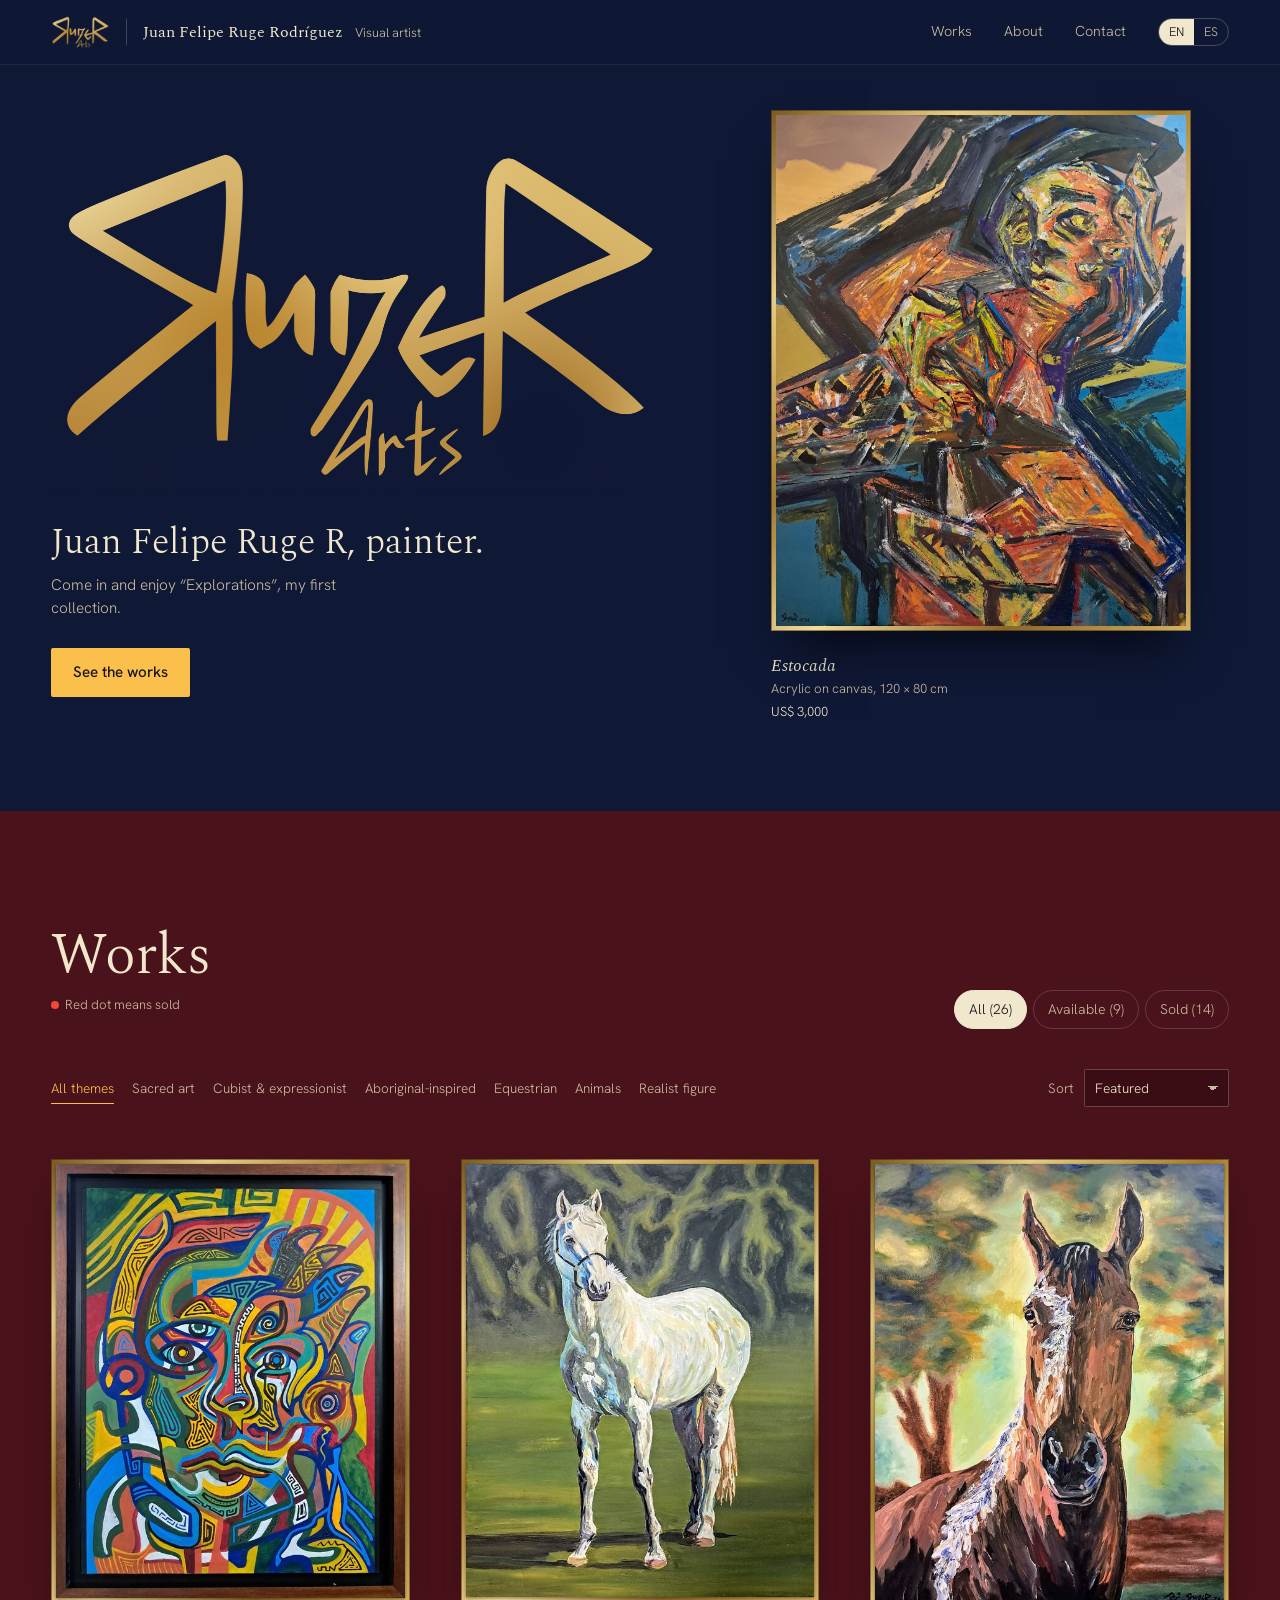
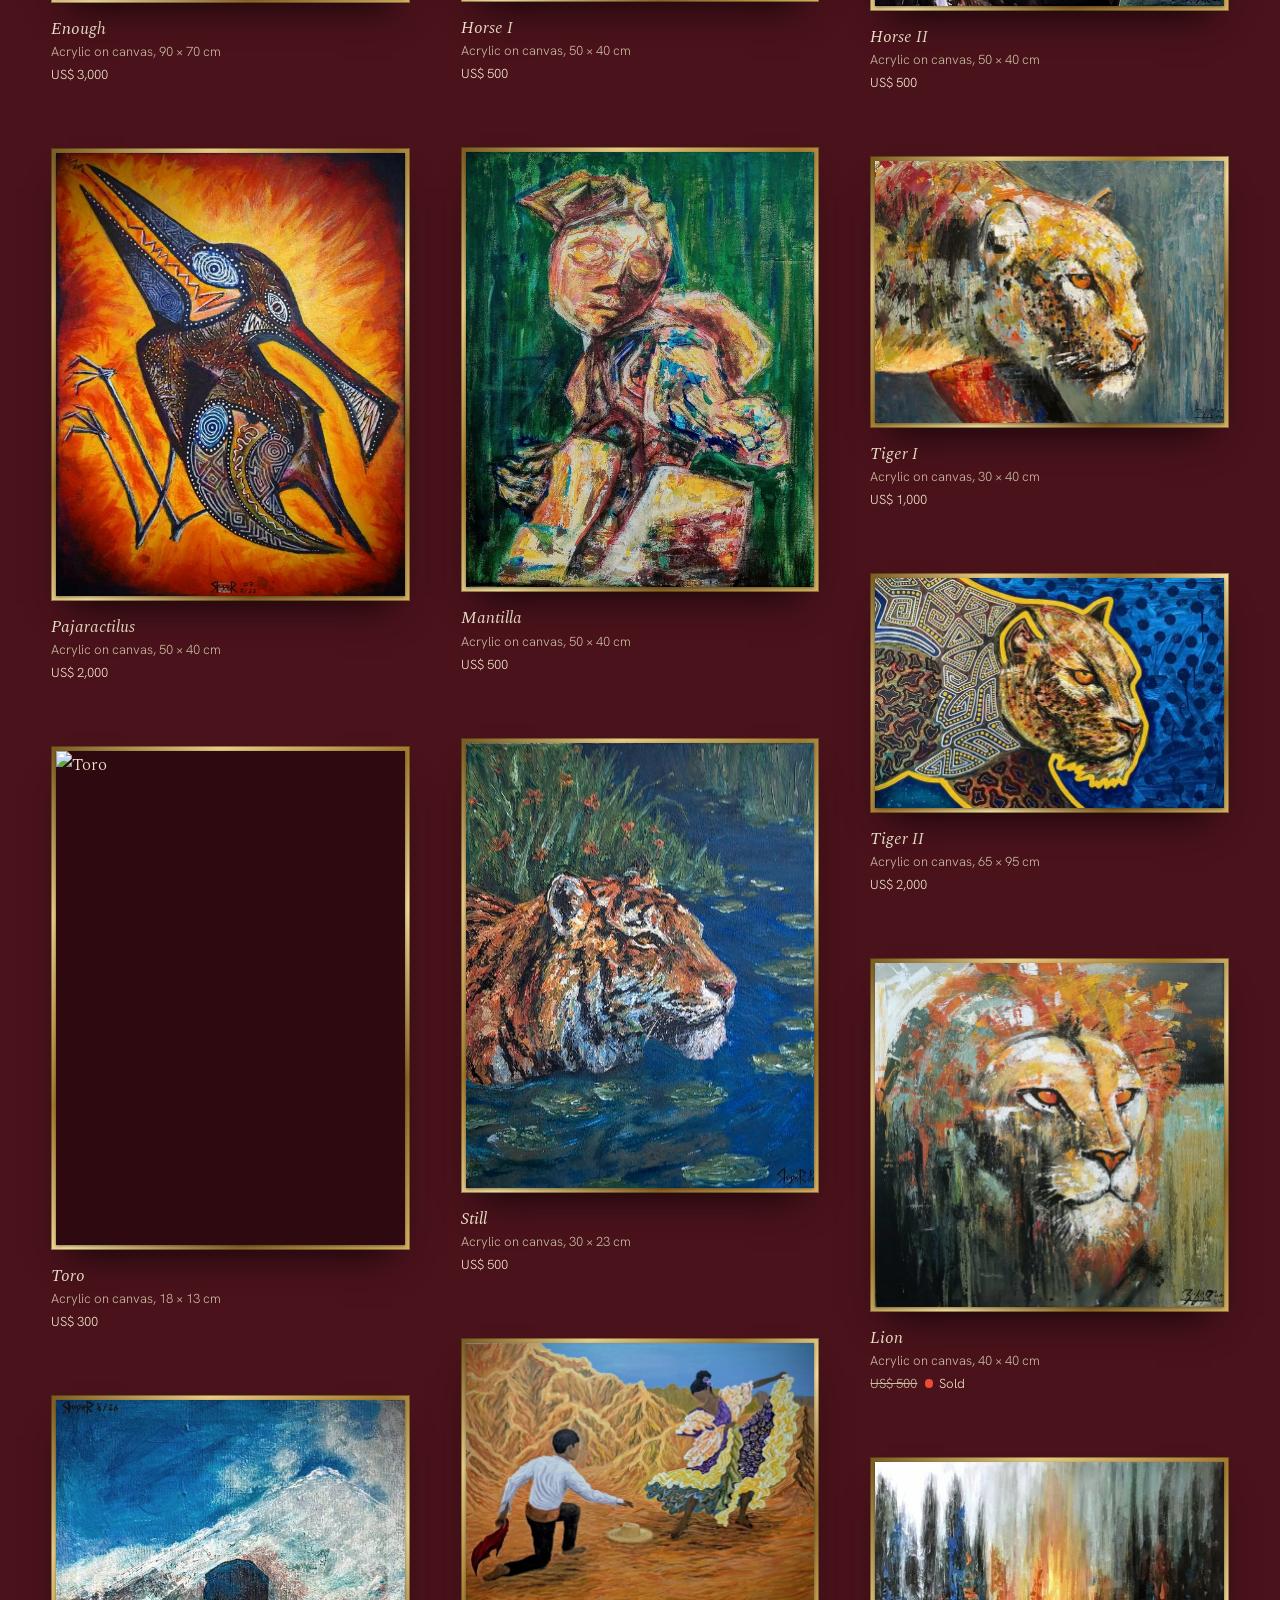
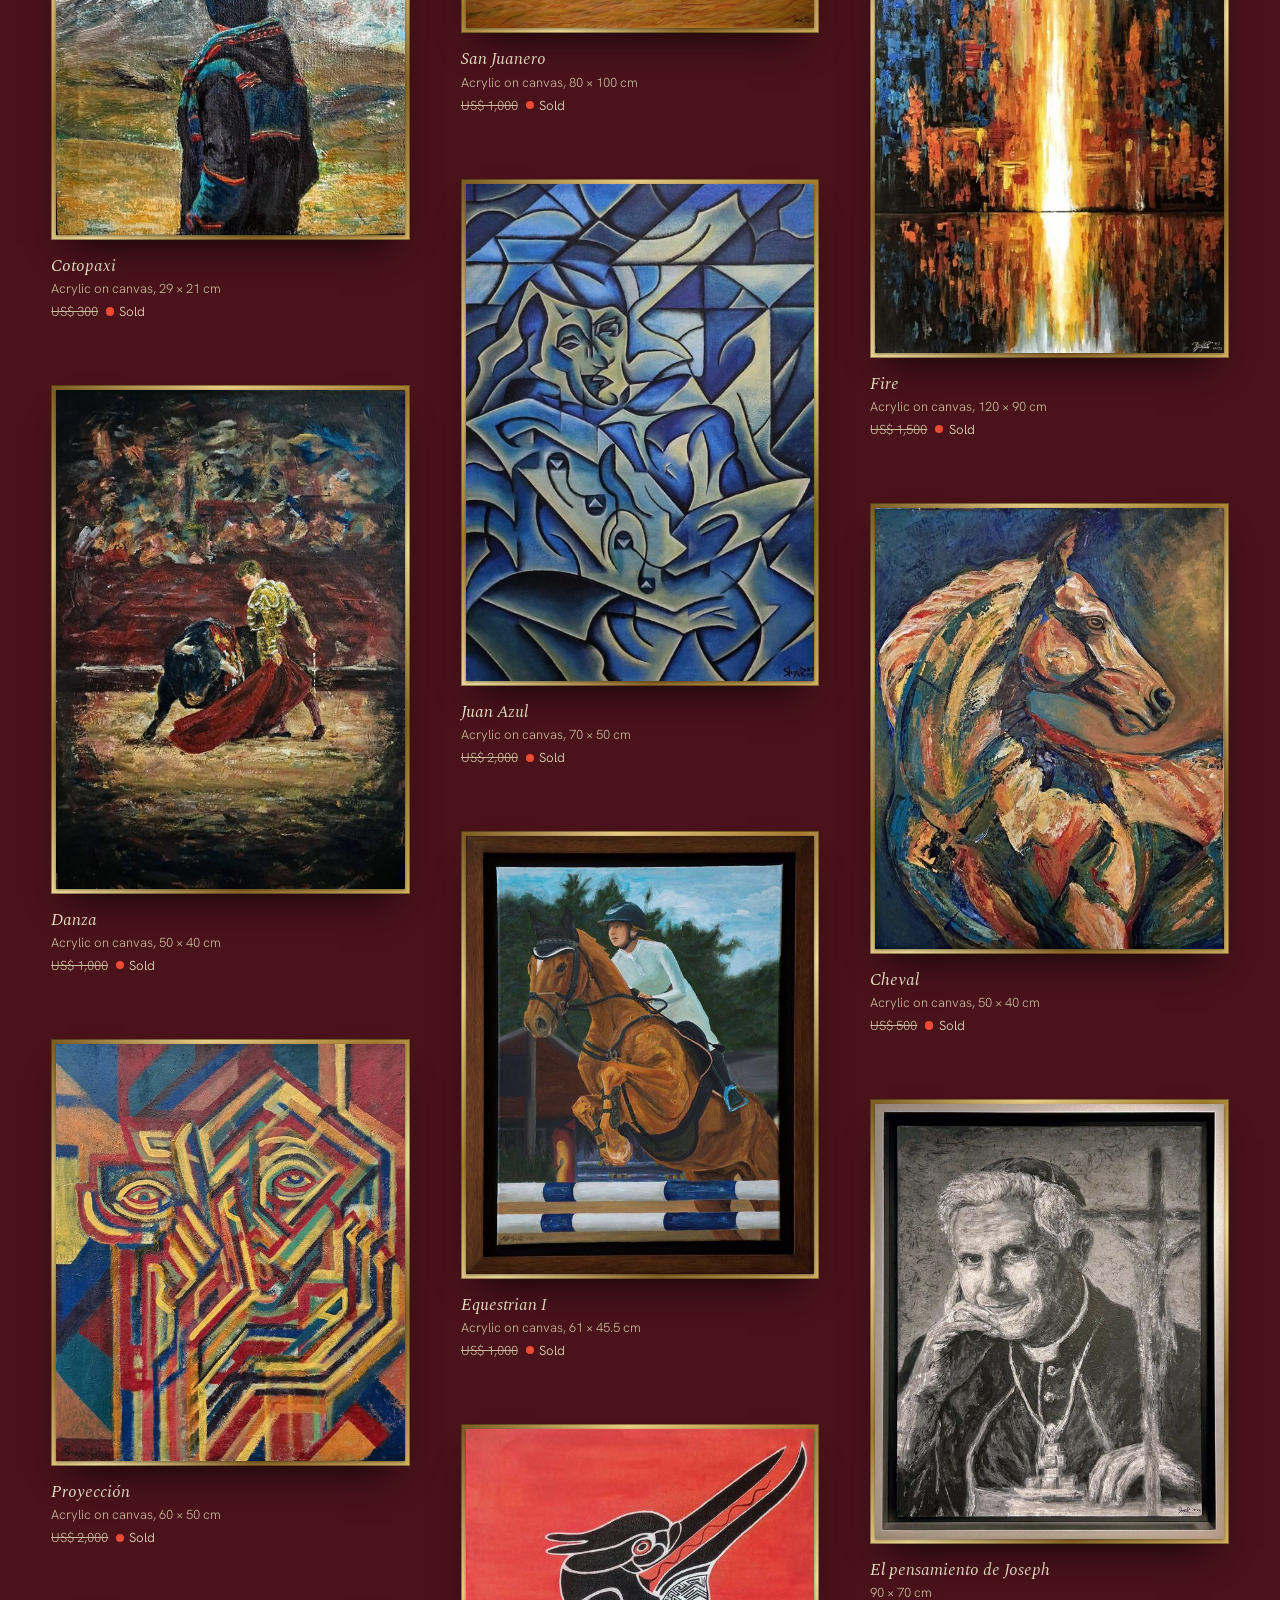
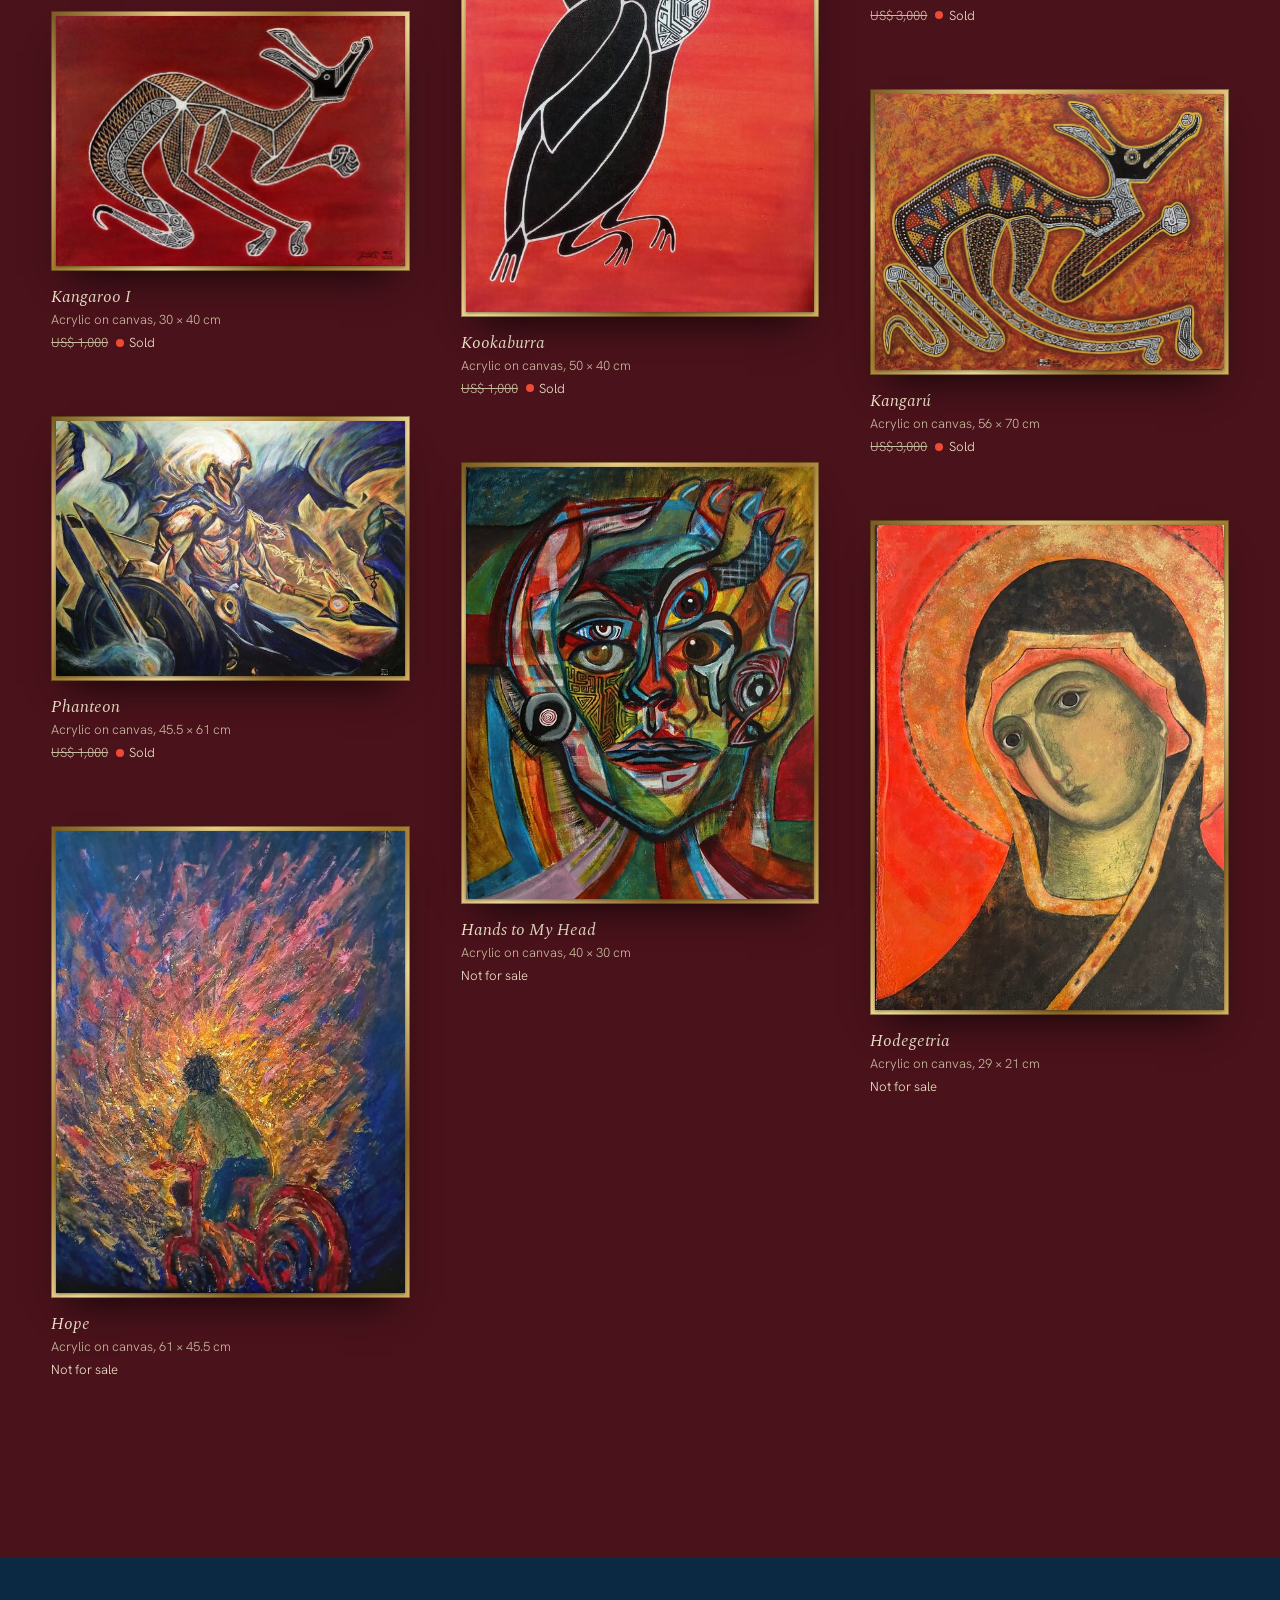
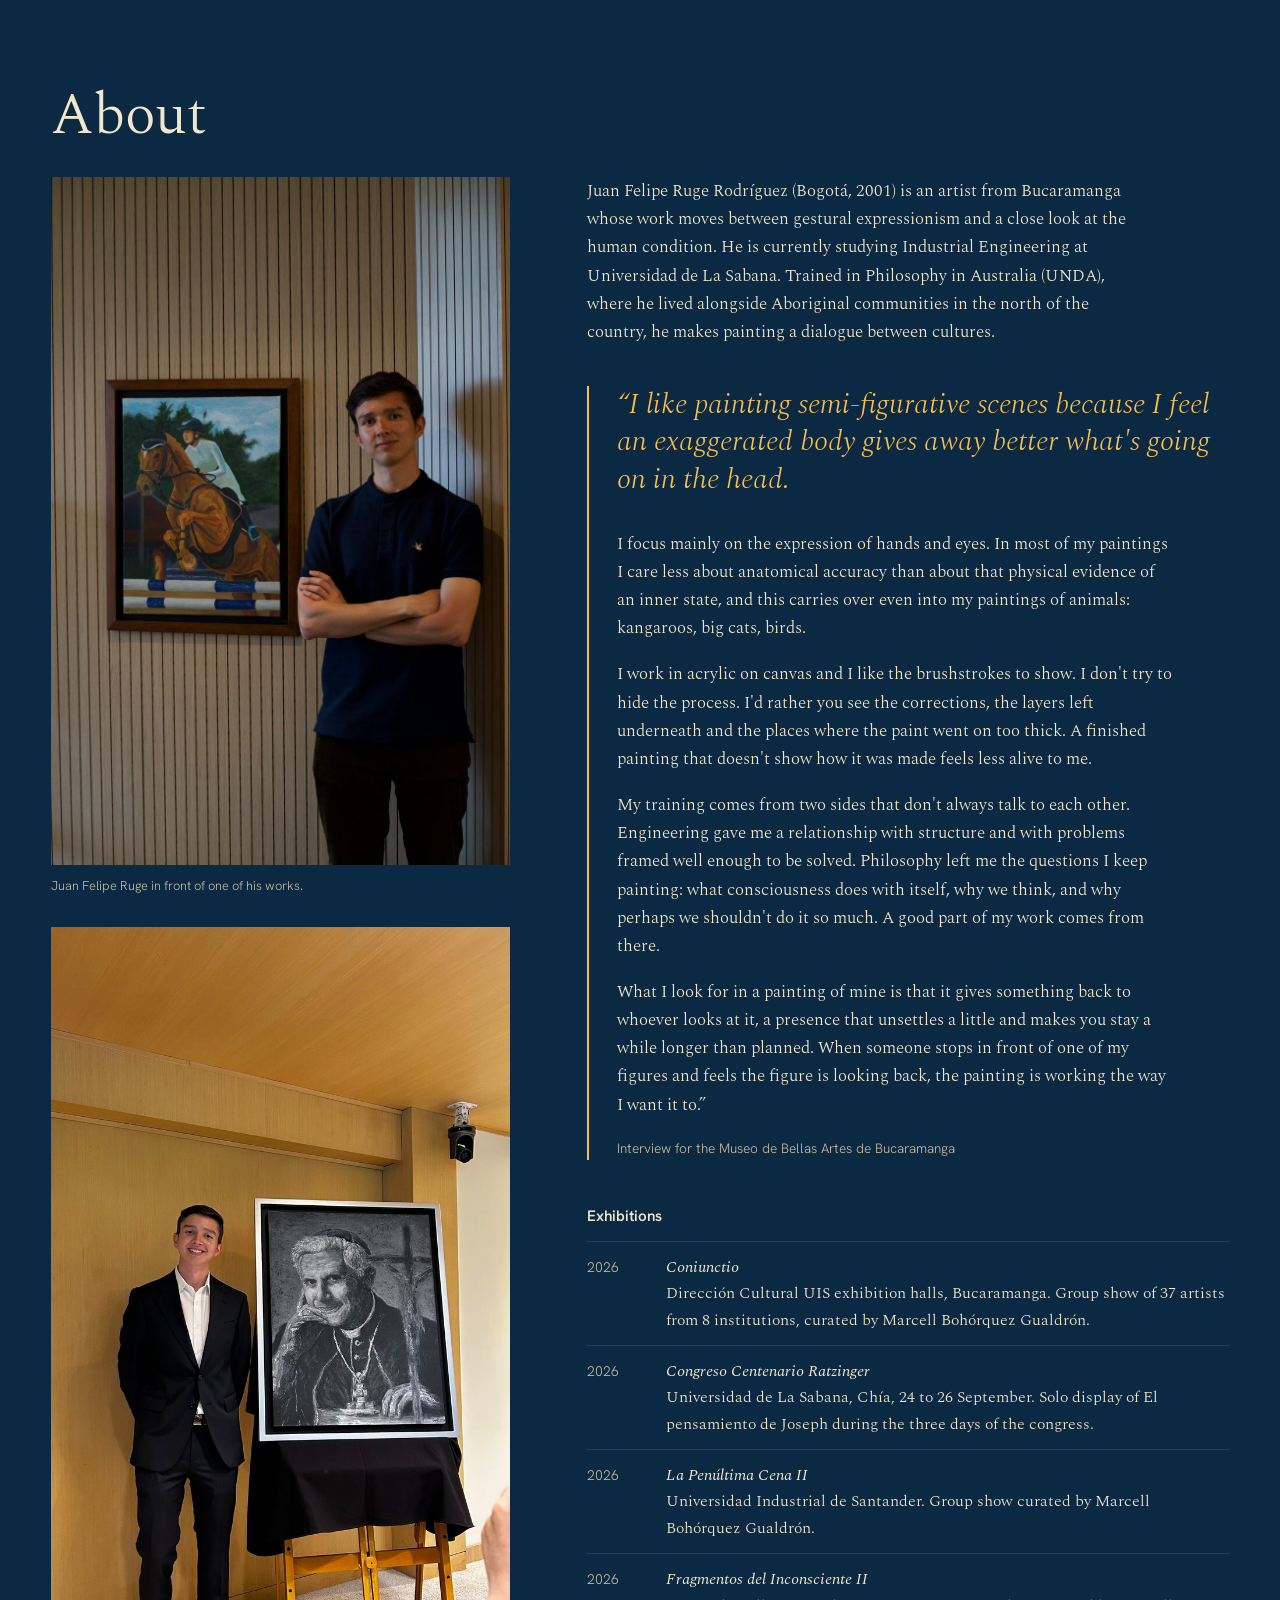
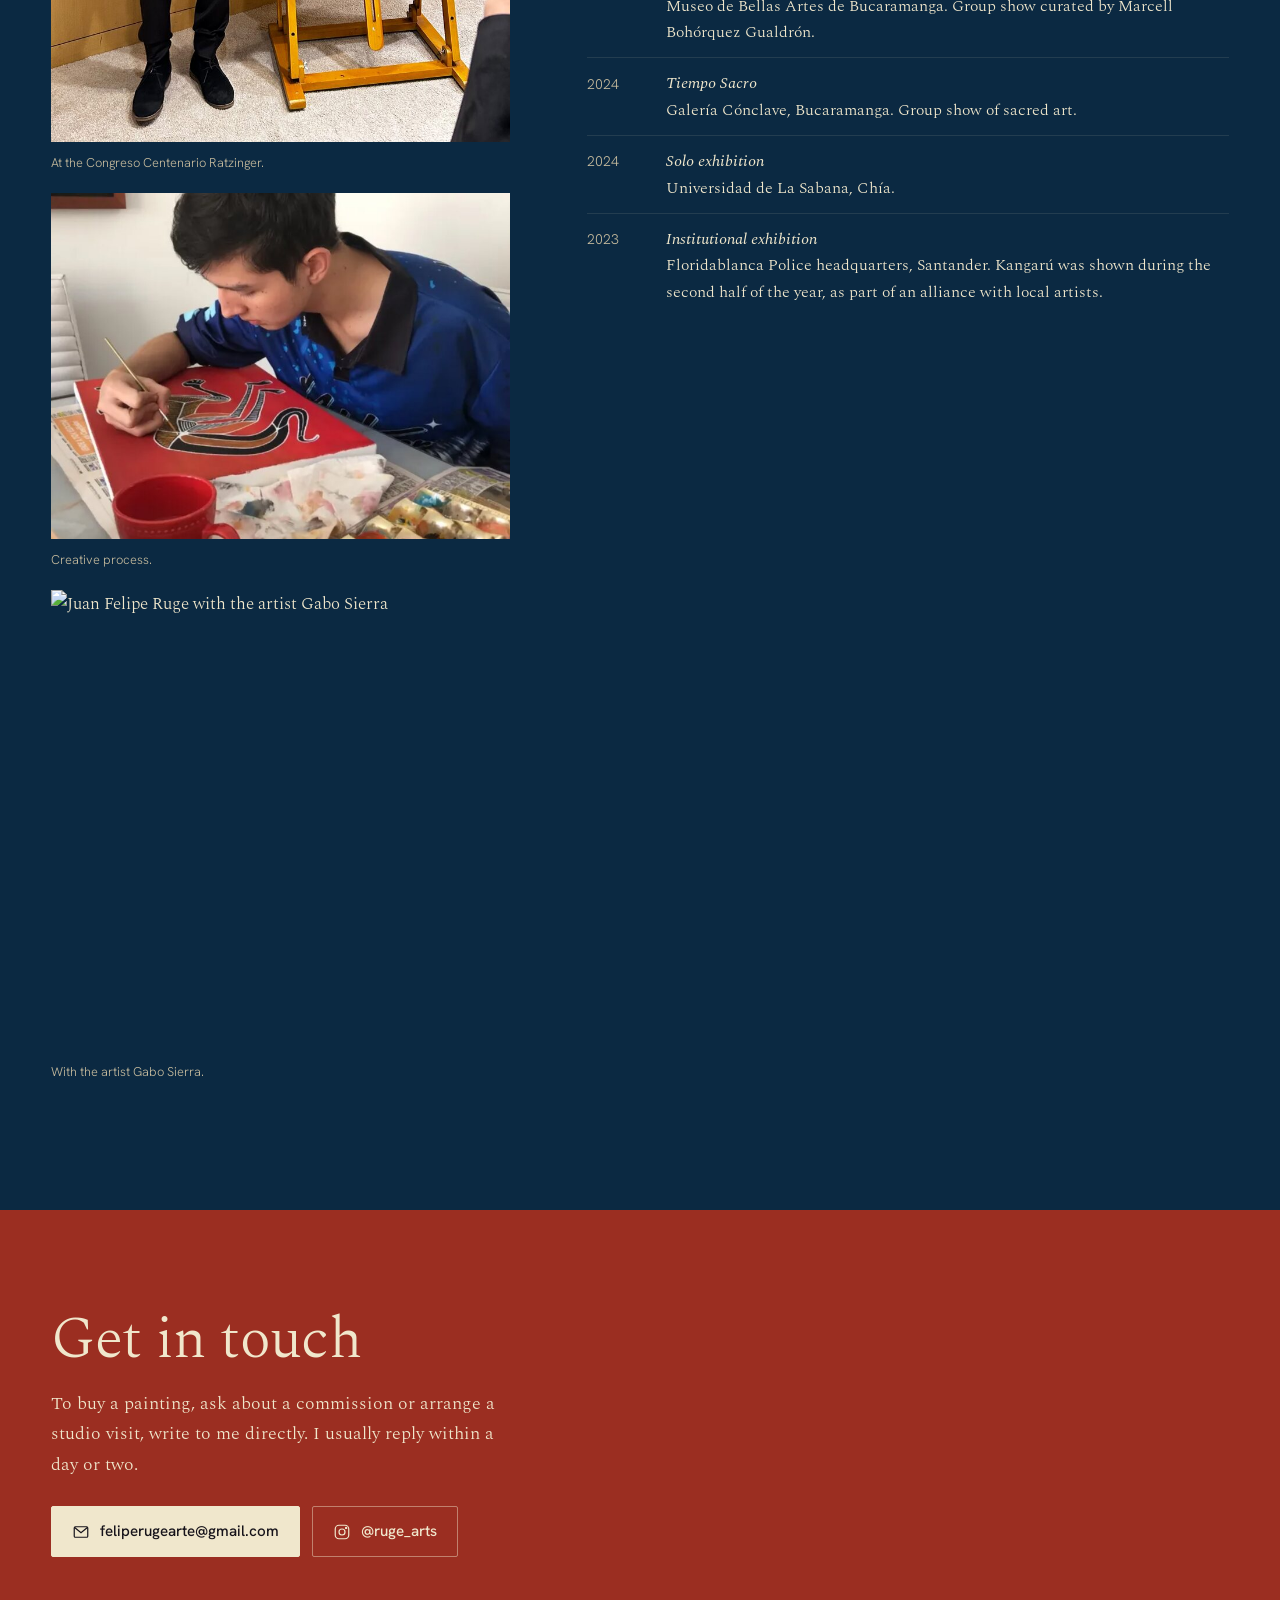
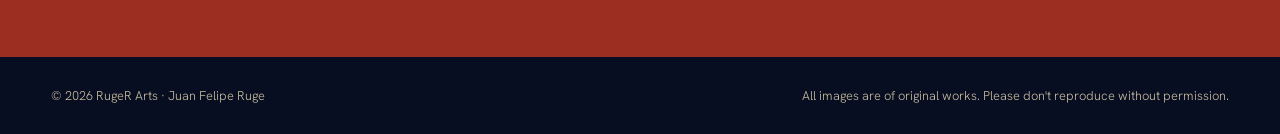
==== commit c647c385: "Update print statement from 'Hello' to 'Goodbye'" ====
--- a/index.html
+++ b/index.html
@@ -42,7 +42,13 @@
 /* header */
 .top{position:sticky;top:0;z-index:20;background:color-mix(in srgb,var(--wall) 92%,transparent);backdrop-filter:blur(6px);border-bottom:1px solid rgba(240,231,204,.08)}
 .top .wrap{display:flex;align-items:center;justify-content:space-between;height:64px;gap:16px}
-.top .mark img{height:34px;width:auto}
+.top .mark{display:flex;align-items:center;gap:16px;text-decoration:none;min-width:0}
+.top .mark img{height:34px;width:auto;flex:none}
+.top .who{display:flex;align-items:baseline;gap:12px;padding-left:16px;border-left:1px solid rgba(240,231,204,.22);white-space:nowrap;min-width:0}
+.top .nm{font-family:var(--serif);font-size:1rem;color:var(--linen);font-weight:400}
+.top .role{font-family:var(--sans);font-size:.8rem;color:var(--linen-dim)}
+@media (max-width:1000px){.top .role{display:none}}
+@media (max-width:420px){.top .mark{gap:10px}.top .who{padding-left:10px}.top .nm{font-size:.85rem}}
 .top nav{display:flex;align-items:center;gap:clamp(14px,3vw,32px);font-family:var(--sans);font-size:.9rem}
 .top nav a{text-decoration:none;color:var(--linen-dim)}
 .top nav a:hover{color:var(--linen)}
@@ -113,7 +119,7 @@
 .about .grid > figure{margin:0}
 .about .grid > figure img{width:100%;height:auto}
 .about .grid > figure figcaption{font-family:var(--sans);font-size:.8rem;color:var(--linen-dim);margin-top:10px}
-.about .grid > h2{grid-column:1/-1;margin-bottom:calc(-1 * clamp(8px,2vw,40px))}
+.about .grid > h2{grid-column:1/-1;margin-bottom:0}
 .about .bio{margin-top:0}
 .statement{margin:40px 0 0;padding-left:clamp(18px,2.5vw,28px);border-left:2px solid var(--ochre)}
 .statement .lead{font-style:italic;font-size:clamp(1.35rem,2.4vw,1.8rem);line-height:1.3;color:var(--ochre);max-width:30ch}
@@ -122,22 +128,17 @@
 .about h3{font-family:var(--sans);font-weight:600;font-size:.95rem;margin:44px 0 12px;color:var(--linen)}
 .shows{list-style:none;padding:0;margin:0;font-size:1rem}
 .shows li{display:grid;grid-template-columns:4.2rem 1fr;gap:12px;padding:12px 0;border-top:1px solid rgba(240,231,204,.1)}
-.studio{margin-top:clamp(64px,9vw,110px)}
-.studio h3{font-family:var(--sans);font-weight:600;font-size:.95rem;margin:0 0 18px;color:var(--linen)}
-.collage{display:grid;grid-template-columns:1.05fr 1fr 1fr;grid-template-rows:clamp(200px,24vw,330px) clamp(220px,27vw,380px);gap:clamp(10px,1.4vw,18px)}
-.collage figure{margin:0;position:relative;overflow:hidden;background:#06192b}
-.collage img{position:absolute;inset:0;width:100%;height:100%;object-fit:cover;display:block}
-.collage .c-a{grid-row:1 / 3}
-.collage .c-b{grid-column:2 / 4}
-.collage .c-b img{object-position:50% 88%}
-.collage figcaption{position:absolute;left:0;right:0;bottom:0;padding:28px 14px 12px;font-family:var(--sans);font-size:.8rem;line-height:1.4;color:var(--linen);background:linear-gradient(transparent,rgba(5,12,25,.85))}
-@media (max-width:640px){
-  .collage{grid-template-columns:1fr 1fr;grid-template-rows:260px 200px 220px}
-  .collage .c-a{grid-row:1 / 2;grid-column:1 / 2}
-  .collage .c-b{grid-column:1 / 3;grid-row:3 / 4}
-  .collage .c-c{grid-row:1 / 2;grid-column:2 / 3}
-  .collage .c-d{grid-row:2 / 3;grid-column:1 / 3}
-  .collage .c-d img{object-position:50% 30%}
+.about .grid{grid-template-rows:auto auto 1fr;row-gap:clamp(20px,2.4vw,32px)}
+.about .grid > figure{grid-column:1;grid-row:2}
+.about .body{grid-column:2;grid-row:2 / span 2}
+.studio{grid-column:1;grid-row:3;display:flex;flex-direction:column;gap:clamp(12px,1.6vw,20px);align-self:start}
+.studio figure{margin:0}
+.studio img{width:100%;height:auto;display:block}
+.studio figcaption{font-family:var(--sans);font-size:.8rem;color:var(--linen-dim);margin-top:10px}
+@media (max-width:860px){
+  .about .grid{grid-template-rows:none}
+  .about .grid > figure,.about .body,.studio{grid-column:auto;grid-row:auto}
+  .studio{max-width:420px}
 }
 .shows li span{font-family:var(--sans);color:var(--linen-dim);font-size:.88rem;padding-top:.15em}
 .shows em{font-weight:400}
@@ -174,6 +175,14 @@
 .v-status{font-family:var(--sans);font-size:.9rem;margin-top:10px}
 .v-actions{display:flex;flex-direction:column;gap:10px;margin-top:24px}
 .v-actions .btn{justify-content:center}
+.v-actions .btn.wall{border-color:var(--ochre);color:var(--ochre)}
+.v-actions .btn.wall:hover{background:rgba(251,191,75,.1)}
+.v-room{width:100%;height:100%;display:flex;flex-direction:column;align-items:center;justify-content:center;gap:12px}
+.v-room svg{width:100%;height:auto;max-height:calc(100% - 52px);display:block;box-shadow:0 20px 50px -20px rgba(0,0,0,.7)}
+.v-room .note{font-family:var(--sans);font-size:.82rem;color:var(--linen-dim);text-align:center;display:flex;gap:14px;align-items:center;flex-wrap:wrap;justify-content:center}
+.v-room .note button{all:unset;cursor:pointer;color:var(--ochre);border-bottom:1px solid currentColor}
+.v-room .note button:focus-visible{outline:2px solid var(--ochre);outline-offset:3px}
+.v-stage.walling .v-nav{display:none}
 .v-close,.v-nav{all:unset;cursor:pointer;position:absolute;display:grid;place-items:center;width:44px;height:44px;border-radius:50%;color:var(--linen);background:rgba(20,29,23,.7)}
 .v-close:focus-visible,.v-nav:focus-visible{outline:2px solid var(--ochre)}
 .v-close{top:14px;right:14px;z-index:2}
@@ -194,7 +203,7 @@
 
 <header class="top">
   <div class="wrap">
-    <a class="mark" href="#top" aria-label="RugeR Arts home"><img src="images/logo-gold.png" alt="RugeR Arts" width="1200" height="697"></a>
+    <a class="mark" href="#top" aria-label="RugeR Arts home"><img src="images/logo-gold.png" alt="RugeR Arts" width="1200" height="697"><span class="who"><span class="nm">Juan Felipe Ruge Rodríguez</span><span class="role" data-i18n="header.role">Visual artist</span></span></a>
     <nav aria-label="Main">
       <a class="navlink" href="#works" data-i18n="nav.works">Works</a>
       <a class="navlink" href="#about" data-i18n="nav.about">About</a>
@@ -213,7 +222,7 @@
       <h1 class="visually-hidden">RugeR Arts</h1>
       <img class="sig" src="images/logo-gold.png" alt="RugeR Arts signature" width="1200" height="697">
       <p class="lede" data-i18n="hero.lede">Juan Felipe Ruge R, painter.</p>
-      <p class="invite" data-i18n="hero.invite">Come in and enjoy Exploraciones, my first collection.</p>
+      <p class="invite" data-i18n="hero.invite">Come in and enjoy “Explorations”, my first collection.</p>
       <a class="cta" href="#works" data-i18n="hero.cta">See the works</a>
     </div>
     <div class="hung" id="hero-piece"></div>
@@ -258,14 +267,10 @@
         <h3 data-i18n="about.shows">Exhibitions</h3>
         <ul class="shows" id="shows"></ul>
       </div>
-    </div>
-    <div class="wrap studio">
-      <h3 data-i18n="studio.title">Behind the work</h3>
-      <div class="collage">
-        <figure class="c-a"><img src="images/studio/me-ratzinger.jpg" alt="" width="788" height="1400" loading="lazy"><figcaption data-i18n="studio.ratzinger">With El pensamiento de Joseph at the Congreso Centenario Ratzinger, 2026.</figcaption></figure>
-        <figure class="c-b"><img src="images/studio/painter3.jpg" alt="" width="789" height="596" loading="lazy"><figcaption data-i18n="studio.kookaburra">Painting Kookaburra.</figcaption></figure>
-        <figure class="c-c"><img src="images/studio/painter1.jpg" alt="" width="475" height="633" loading="lazy"></figure>
-        <figure class="c-d"><img src="images/studio/painter2.jpg" alt="" width="768" height="1024" loading="lazy"></figure>
+      <div class="studio">
+        <figure><img src="images/studio/me-ratzinger.jpg" alt="Juan Felipe Ruge beside El pensamiento de Joseph at the Congreso Centenario Ratzinger" width="788" height="793" loading="lazy"><figcaption data-i18n="studio.ratzinger">At the Congreso Centenario Ratzinger.</figcaption></figure>
+        <figure><img src="images/studio/painter3.jpg" alt="Juan Felipe Ruge painting Kookaburra" width="789" height="596" loading="lazy"><figcaption data-i18n="studio.process">Creative process.</figcaption></figure>
+        <figure><img src="images/studio/me-gabo.jpg" alt="Juan Felipe Ruge with the artist Gabo Sierra" width="900" height="904" loading="lazy"><figcaption data-i18n="studio.gabo">With the artist Gabo Sierra.</figcaption></figure>
       </div>
     </div>
   </section>
@@ -291,6 +296,7 @@
     <div class="v-stage">
       <button class="v-nav prev" type="button" id="v-prev"><span class="visually-hidden" data-i18n="viewer.prev">Previous work</span><svg viewBox="0 0 24 24" fill="none" stroke="currentColor" stroke-width="1.6"><path d="M15 5l-7 7 7 7"/></svg></button>
       <img id="v-img" alt="">
+      <div id="v-room" class="v-room" hidden></div>
       <button class="v-nav next" type="button" id="v-next"><span class="visually-hidden" data-i18n="viewer.next">Next work</span><svg viewBox="0 0 24 24" fill="none" stroke="currentColor" stroke-width="1.6"><path d="M9 5l7 7-7 7"/></svg></button>
     </div>
     <div class="v-info">
@@ -321,114 +327,118 @@
    EDIT HERE: the works
    status: "available" | "sold" | "reserved" | "notforsale"
    priceUSD: number (e.g. 850) or null for "price on request"
-   size: e.g. "70 × 50 cm"  |  year: e.g. 2025
+   cm: [height, width] in centimetres, e.g. cm:[70,50]  |  year: e.g. 2025
    cats: any of "sacred", "expressionist", "aboriginal", "equestrian", "animals", "realist"
    shows: ids from SHOWS below, for works that were exhibited
    hero:true shows that work in the hero (and leaves it out of the gallery)
    Gallery order: available first, then sold, then not for sale; within each, the order below.
    ===================================================================== */
 const WORKS = [
-  { id:"estocada", title:"Estocada", year:null, medium:"acrylic", size:"", priceUSD:3000, status:"available", w:1444, h:1800, hero:true,
+  { id:"estocada", title:"Estocada", year:null, medium:"acrylic", size:"", cm:[120,80], priceUSD:3000, status:"available", w:1444, h:1800, hero:true,
     cats:["expressionist"], shows:["fragmentos", "penultima"],
     desc:{ en:"A self-portrait in a beret, with an ironic look that nods to French existentialism. One hand holds up the face, carrying the weight of thought. The other grips a sword seen head-on, so the point aims straight at whoever is looking. Thinking too much is a burden, and that same clarity is also a weapon.",
            es:"Un autorretrato con boina y mirada irónica, en referencia al existencialismo francés. Una mano sostiene el propio rostro, cargando el peso de lo que piensa. La otra empuña una espada vista de frente, de modo que la punta apunta directo al espectador. Pensar demasiado es una carga, y esa misma lucidez es también un arma." } },
-  { id:"hands-to-my-head", title:"Hands to My Head", year:null, medium:"acrylic", size:"", priceUSD:null, status:"notforsale", w:1450, h:1800,
+  { id:"hands-to-my-head", title:"Hands to My Head", year:null, medium:"acrylic", size:"", cm:[40,30], priceUSD:null, status:"notforsale", w:1450, h:1800,
     cats:["expressionist"], shows:[],
     desc:{ en:"A face broken into planes of colour, with hands closing in around the head. Several eyes look out from different angles, as if the thought had split the face apart.",
            es:"Un rostro fragmentado en planos de color, con unas manos que se cierran alrededor de la cabeza. Varios ojos miran desde ángulos distintos, como si el pensamiento hubiera partido la cara." } },
-  { id:"hodegetria", title:"Hodegetria", year:null, medium:"acrylic", size:"", priceUSD:null, status:"notforsale", w:1150, h:1600,
+  { id:"hodegetria", title:"Hodegetria", year:null, medium:"acrylic", size:"", cm:[29,21], priceUSD:null, status:"notforsale", w:1150, h:1600,
     cats:["sacred"], shows:["tiemposacro"],
     desc:{ en:"A Virgin in the Byzantine Hodegetria tradition, “she who shows the way”, with a gold halo over a red ground. It keeps the stillness of the icon while letting the brushwork stay loose.",
            es:"Una Virgen en la tradición bizantina de la Hodegetria, «la que muestra el camino», con aureola dorada sobre fondo rojo. Conserva la quietud del ícono y deja la pincelada suelta." } },
-  { id:"lion", title:"Lion", year:null, medium:"acrylic", size:"", priceUSD:500, status:"sold", w:1800, h:1774,
+  { id:"lion", title:"Lion", year:null, medium:"acrylic", size:"", cm:[40,40], priceUSD:500, status:"sold", w:1800, h:1774,
     cats:["animals", "expressionist"], shows:[],
     desc:{ en:"A lion's head built from dragged and dripping paint. The mane breaks apart into orange and rust while the eyes stay sharp and still.",
            es:"La cabeza de un león hecha con pintura arrastrada y chorreada. La melena se deshace en naranjas y óxidos mientras los ojos se mantienen precisos y quietos." } },
-  { id:"enough", title:"Enough", year:null, medium:"acrylic", size:"", priceUSD:3000, status:"available", w:1443, h:1800,
+  { id:"enough", title:"Enough", year:null, medium:"acrylic", size:"", cm:[90,70], priceUSD:3000, status:"available", w:1443, h:1800,
     cats:["expressionist"], shows:["fragmentos"],
     desc:{ en:"A frontal face covered in patterns and hard black outlines, in saturated colour close to stained glass. Every eye in it looks somewhere different.",
            es:"Un rostro frontal cubierto de patrones y contornos negros, en colores saturados cercanos al vitral. Cada uno de sus ojos mira hacia un lugar distinto." } },
-  { id:"san-juanero", title:"San Juanero", year:null, medium:"acrylic", size:"", priceUSD:1000, status:"sold", w:1800, h:1477,
+  { id:"san-juanero", title:"San Juanero", year:null, medium:"acrylic", size:"", cm:[80,100], priceUSD:1000, status:"sold", w:1800, h:1477,
     cats:["realist"], shows:[],
     desc:{ en:"A couple dancing the sanjuanero, the traditional dance of Colombia's Huila region, against dry mountains. He kneels with his hat on the ground while her skirt opens in full colour.",
            es:"Una pareja bailando sanjuanero, el baile tradicional del Huila, frente a montañas secas. Él se arrodilla con el sombrero en el suelo mientras la falda de ella se abre llena de color." } },
-  { id:"cotopaxi", title:"Cotopaxi", year:null, medium:"acrylic", size:"", priceUSD:300, status:"sold", w:1200, h:1496,
+  { id:"cotopaxi", title:"Cotopaxi", year:null, medium:"acrylic", size:"", cm:[29,21], priceUSD:300, status:"sold", w:1200, h:1496,
     cats:["realist"], shows:[],
     desc:{ en:"A figure in a wool poncho seen from behind, facing the snow-capped Cotopaxi volcano in the Ecuadorian Andes.",
            es:"Una figura con ruana vista de espaldas, frente al volcán nevado Cotopaxi en los Andes ecuatorianos." } },
-  { id:"fire", title:"Fire", year:null, medium:"acrylic", size:"", priceUSD:1500, status:"sold", w:1137, h:1600,
+  { id:"fire", title:"Fire", year:null, medium:"acrylic", size:"", cm:[120,90], priceUSD:1500, status:"sold", w:1137, h:1600,
     cats:["expressionist"], shows:[],
     desc:{ en:"Vertical strokes of black, blue and orange around a column of light, reflected below as if on water. Somewhere between a burning forest and a city at night.",
            es:"Pinceladas verticales de negro, azul y naranja alrededor de una columna de luz que se refleja abajo como sobre el agua. Algo entre un bosque en llamas y una ciudad de noche." } },
-  { id:"hope", title:"Hope", year:null, medium:"acrylic", size:"", priceUSD:null, status:"notforsale", w:1357, h:1800,
+  { id:"hope", title:"Hope", year:null, medium:"acrylic", size:"", cm:[61,45.5], priceUSD:null, status:"notforsale", w:1357, h:1800,
     cats:["expressionist"], shows:[],
     desc:{ en:"A child on a red bicycle riding into an explosion of warm colour. The strokes radiate out from the small figure like light.",
            es:"Un niño en una bicicleta roja que avanza hacia una explosión de color cálido. Las pinceladas salen de la pequeña figura como si fueran luz." } },
-  { id:"juan-azul", title:"Juan Azul", year:null, medium:"acrylic", size:"", priceUSD:2000, status:"sold", w:1259, h:1800,
+  { id:"juan-azul", title:"Juan Azul", year:null, medium:"acrylic", size:"", cm:[70,50], priceUSD:2000, status:"sold", w:1259, h:1800,
     cats:["expressionist"], shows:[],
     desc:{ en:"A figure in blues broken into cubist planes, where other faces and forms appear between the shapes.",
            es:"Una figura en azules partida en planos cubistas, donde otros rostros y formas aparecen entre las figuras geométricas." } },
-  { id:"danza", title:"Danza", year:null, medium:"acrylic", size:"", priceUSD:1000, status:"sold", w:1257, h:1800,
+  { id:"danza", title:"Danza", year:null, medium:"acrylic", size:"", cm:[50,40], priceUSD:1000, status:"sold", w:1257, h:1800,
     cats:["realist"], shows:[],
     desc:{ en:"A bullfight seen as a dance. The matador turns the red cape as the bull passes, and the crowd dissolves into the background.",
            es:"Una corrida vista como una danza. El torero gira el capote rojo mientras pasa el toro, y el público se disuelve en el fondo." } },
-  { id:"cheval", title:"Cheval", year:null, medium:"acrylic", size:"", priceUSD:500, status:"sold", w:1422, h:1800,
+  { id:"cheval", title:"Cheval", year:null, medium:"acrylic", size:"", cm:[50,40], priceUSD:500, status:"sold", w:1422, h:1800,
     cats:["equestrian", "animals", "expressionist"], shows:[],
     desc:{ en:"A horse's head and neck in thick, sculpted strokes of ochre, orange and teal.",
            es:"La cabeza y el cuello de un caballo en pinceladas gruesas y esculpidas de ocre, naranja y verde azulado." } },
-  { id:"equestrian-i", title:"Equestrian I", year:null, medium:"acrylic", size:"", priceUSD:1000, status:"sold", w:1436, h:1800,
+  { id:"equestrian-i", title:"Equestrian I", year:null, medium:"acrylic", size:"", cm:[61,45.5], priceUSD:1000, status:"sold", w:1436, h:1800,
     cats:["equestrian", "animals", "realist"], shows:[],
     desc:{ en:"A rider and her horse clearing a show-jumping fence, painted in a realist register. The tension is in the front legs folding over the bar.",
            es:"Una jinete y su caballo saltando un obstáculo, pintados en un registro realista. La tensión está en las patas delanteras que se doblan sobre la barra." } },
-  { id:"horse-i", title:"Horse I", year:null, medium:"acrylic", size:"", priceUSD:500, status:"available", w:1447, h:1800,
+  { id:"horse-i", title:"Horse I", year:null, medium:"acrylic", size:"", cm:[50,40], priceUSD:500, status:"available", w:1447, h:1800,
     cats:["equestrian", "animals"], shows:[],
     desc:{ en:"A white horse standing in a green field, painted in light, broken strokes over a dark background.",
            es:"Un caballo blanco de pie en un potrero verde, pintado con pinceladas claras y quebradas sobre un fondo oscuro." } },
-  { id:"horse-ii", title:"Horse II", year:null, medium:"acrylic", size:"", priceUSD:500, status:"available", w:1417, h:1800,
+  { id:"horse-ii", title:"Horse II", year:null, medium:"acrylic", size:"", cm:[50,40], priceUSD:500, status:"available", w:1417, h:1800,
     cats:["equestrian", "animals"], shows:[],
     desc:{ en:"A brown horse with a white blaze looking straight at the viewer, framed by trees and a warm sky.",
            es:"Un caballo castaño con lucero blanco que mira de frente al espectador, rodeado de árboles y un cielo cálido." } },
-  { id:"proyeccion", title:"Proyección", year:null, medium:"acrylic", size:"", priceUSD:2000, status:"sold", w:1501, h:1800,
+  { id:"proyeccion", title:"Proyección", year:null, medium:"acrylic", size:"", cm:[60,50], priceUSD:2000, status:"sold", w:1501, h:1800,
     cats:["expressionist"], shows:["fragmentos"],
     desc:{ en:"A face built from geometric bands of red, yellow and blue that fold into each other like a labyrinth.",
            es:"Un rostro construido con bandas geométricas de rojo, amarillo y azul que se pliegan unas sobre otras como un laberinto." } },
-  { id:"mantilla", title:"Mantilla", year:null, medium:"acrylic", size:"", priceUSD:500, status:"available", w:1441, h:1800,
+  { id:"mantilla", title:"Mantilla", year:null, medium:"acrylic", size:"", cm:[50,40], priceUSD:500, status:"available", w:1441, h:1800,
     cats:["expressionist"], shows:[],
     desc:{ en:"A tribute to the Santander painter Jorge Mantilla Caballero, after his series Cuando caen las estatuas. The seated figure, eyes closed, looks carved more than painted, a monument coming apart into blocks of colour against a dripping green ground. What was built to stand forever starts to give way.",
            es:"Un homenaje al pintor santandereano Jorge Mantilla Caballero, a partir de su serie Cuando caen las estatuas. La figura sentada, con los ojos cerrados, parece tallada más que pintada. Es un monumento que se deshace en bloques de color sobre un fondo verde chorreado, y lo que se hizo para quedarse de pie empieza a ceder." } },
-  { id:"ratzinger", title:"El pensamiento de Joseph", year:null, medium:"", size:"", priceUSD:3000, status:"sold", w:1335, h:1667,
+  { id:"ratzinger", title:"El pensamiento de Joseph", year:null, medium:"", size:"", cm:[90,70], priceUSD:3000, status:"sold", w:1335, h:1667,
     cats:["sacred", "realist"], shows:["ratzinger2026"],
     desc:{ en:"A black-and-white portrait of Joseph Ratzinger, Pope Benedict XVI, smiling with his chin on his hand and a crucifix behind him. The title points to the theologian more than the pope, a man caught in the middle of a thought.",
            es:"Un retrato en blanco y negro de Joseph Ratzinger, el papa Benedicto XVI, sonriendo con el mentón apoyado en la mano y un crucifijo detrás. El título apunta más al teólogo que al papa, un hombre sorprendido en medio de un pensamiento." } },
-  { id:"pajaractilus", title:"Pajaractilus", year:null, medium:"acrylic", size:"", priceUSD:2000, status:"available", w:1191, h:1512,
+  { id:"pajaractilus", title:"Pajaractilus", year:null, medium:"acrylic", size:"", cm:[50,40], priceUSD:2000, status:"available", w:1191, h:1512,
     cats:["aboriginal", "animals"], shows:[],
     desc:{ en:"Half bird, half pterodactyl, as the title suggests. The body is filled with line and dot patterns against a burning orange halo.",
            es:"Mitad pájaro y mitad pterodáctilo, como sugiere el título. El cuerpo está lleno de líneas y puntos sobre un halo naranja encendido." } },
-  { id:"kookaburra", title:"Kookaburra", year:null, medium:"acrylic", size:"", priceUSD:1000, status:"sold", w:1299, h:1800,
+  { id:"kookaburra", title:"Kookaburra", year:null, medium:"acrylic", size:"", cm:[50,40], priceUSD:1000, status:"sold", w:1299, h:1800,
     cats:["aboriginal", "animals"], shows:[],
     desc:{ en:"A kookaburra in black silhouette with fine white line work on a red ground, inspired by the painting traditions of northern Australia.",
            es:"Un kookaburra en silueta negra con finas líneas blancas sobre fondo rojo, inspirado en las tradiciones pictóricas del norte de Australia." } },
-  { id:"kangaroo1", title:"Kangaroo I", year:null, medium:"acrylic", size:"", priceUSD:1000, status:"sold", w:1024, h:733,
+  { id:"kangaroo1", title:"Kangaroo I", year:null, medium:"acrylic", size:"", cm:[30,40], priceUSD:1000, status:"sold", w:1024, h:733,
     cats:["aboriginal", "animals"], shows:[],
     desc:{ en:"A kangaroo in mid-leap drawn in white lines and dot patterns over deep red, inspired by the painting traditions of northern Australia.",
            es:"Un canguro en pleno salto, dibujado con líneas blancas y puntos sobre un rojo profundo, inspirado en las tradiciones pictóricas del norte de Australia." } },
-  { id:"kangaroo2-3", title:"Kangarú", year:null, medium:"acrylic", size:"", priceUSD:3000, status:"sold", w:1512, h:1200,
+  { id:"kangaroo2-3", title:"Kangarú", year:null, medium:"acrylic", size:"", cm:[56,70], priceUSD:3000, status:"sold", w:1512, h:1200,
     cats:["aboriginal", "animals"], shows:["coniunctio","floridablanca2023"],
     desc:{ en:"A kangaroo in motion filled with dot work and patterned bands over a textured orange ground.",
            es:"Un canguro en movimiento lleno de puntillismo y bandas de patrones sobre un fondo naranja texturizado." } },
-  { id:"tiger1", title:"Tiger I", year:null, medium:"acrylic", size:"", priceUSD:1000, status:"available", w:1024, h:768,
+  { id:"tiger1", title:"Tiger I", year:null, medium:"acrylic", size:"", cm:[30,40], priceUSD:1000, status:"available", w:1024, h:768,
     cats:["animals", "expressionist"], shows:[],
     desc:{ en:"A big cat's head emerging from loose, dripping strokes of ochre and grey-blue.",
            es:"La cabeza de un felino que surge de pinceladas sueltas y chorreadas en ocre y gris azulado." } },
-  { id:"tiger2", title:"Tiger II", year:null, medium:"acrylic", size:"", priceUSD:2000, status:"available", w:979, h:648,
+  { id:"tiger2", title:"Tiger II", year:null, medium:"acrylic", size:"", cm:[65,95], priceUSD:2000, status:"available", w:979, h:648,
     cats:["aboriginal","animals"], shows:[],
     desc:{ en:"A big cat outlined in yellow, its body filled with patterns drawn from Aboriginal painting, against a dotted blue ground.",
            es:"Un felino delineado en amarillo, con el cuerpo lleno de patrones tomados de la pintura aborigen, sobre un fondo azul punteado." } },
-  { id:"still", title:"Still", year:null, medium:"acrylic", size:"", priceUSD:null, status:"available", w:1408, h:1800,
+  { id:"still", title:"Still", year:null, medium:"acrylic", size:"", cm:[30,23], priceUSD:500, status:"available", w:1408, h:1800,
     cats:["animals"], shows:[],
     desc:{ en:"A tiger half submerged in still water among lily pads, with reeds and orange flowers behind it. Only the head breaks the surface, calm and watchful.",
            es:"Un tigre medio sumergido en agua quieta entre hojas de nenúfar, con juncos y flores naranjas detrás. Solo la cabeza rompe la superficie, tranquila y atenta." } },
-  { id:"phanteon", title:"Phanteon", year:null, medium:"acrylic", size:"", priceUSD:1000, status:"sold", w:608, h:445,
+  { id:"toro", title:"Toro", year:null, medium:"acrylic", size:"", cm:[18,13], priceUSD:300, status:"available", w:1129, h:1600,
+    cats:["animals","expressionist"], shows:[],
+    desc:{ en:"A bull charging across the ring, built from thick strokes of ochre and rust against bands of red and deep blue.",
+           es:"Un toro que embiste a través del ruedo, construido con pinceladas gruesas de ocre y óxido sobre franjas de rojo y azul profundo." } },
+  { id:"phanteon", title:"Phanteon", year:null, medium:"acrylic", size:"", cm:[45.5,61], priceUSD:1000, status:"sold", w:608, h:445,
     cats:["expressionist"], shows:[],
     desc:{ en:"An armoured figure crossing a turbulent landscape of blues and golds, somewhere between myth and science fiction.",
            es:"Una figura con armadura que atraviesa un paisaje turbulento de azules y dorados, entre el mito y la ciencia ficción." } }
@@ -450,7 +460,8 @@
   en:{
     "nav.works":"Works","nav.about":"About","nav.contact":"Contact",
     "hero.lede":"Juan Felipe Ruge R, painter.",
-    "hero.invite":"Come in and enjoy Exploraciones, my first collection.",
+    "header.role":"Visual artist",
+    "hero.invite":"Come in and enjoy “Explorations”, my first collection.",
     "hero.cta":"See the works",
     "works.title":"Works","works.legend":"Red dot means sold",
     "filter.all":"All","filter.available":"Available","filter.sold":"Sold",
@@ -476,19 +487,22 @@
     "about.s4":"What I look for in a painting of mine is that it gives something back to whoever looks at it, a presence that unsettles a little and makes you stay a while longer than planned. When someone stops in front of one of my figures and feels the figure is looking back, the painting is working the way I want it to.”",
     "about.cite":"Interview for the Museo de Bellas Artes de Bucaramanga",
     "about.shows":"Exhibitions",
-    "studio.title":"Behind the work","studio.ratzinger":"With El pensamiento de Joseph at the Congreso Centenario Ratzinger, 2026.","studio.kookaburra":"Painting Kookaburra.",
+    "studio.ratzinger":"At the Congreso Centenario Ratzinger.","studio.process":"Creative process.","studio.gabo":"With the artist Gabo Sierra.",
+    
     "contact.title":"Get in touch",
     "contact.text":"To buy a painting, ask about a commission or arrange a studio visit, write to me directly. I usually reply within a day or two.",
     "contact.whatsapp":"WhatsApp","contact.email":"Email","contact.instagram":"Instagram",
     "contact.msg":"Hi Felipe! I found your work on RugeR Arts.",
     "footer.rights":"All images are of original works. Please don't reproduce without permission.",
+    "wall.view":"View on a wall","wall.back":"View the painting","wall.next":"Try another sofa","wall.note":"Approximate scale: {size}, next to a sofa about {sofa} m wide.",
     "viewer.prev":"Previous work","viewer.next":"Next work","viewer.close":"Close",
     "open":"View {t}"
   },
   es:{
     "nav.works":"Obras","nav.about":"Sobre mí","nav.contact":"Contacto",
     "hero.lede":"Juan Felipe Ruge R, pintor.",
-    "hero.invite":"Te invito a recorrer y disfrutar Exploraciones, mi primera colección.",
+    "header.role":"Artista plástico",
+    "hero.invite":"Te invito a recorrer y disfrutar “Exploraciones”, mi primera colección.",
     "hero.cta":"Ver las obras",
     "works.title":"Obras","works.legend":"Punto rojo significa vendida",
     "filter.all":"Todas","filter.available":"Disponibles","filter.sold":"Vendidas",
@@ -514,12 +528,14 @@
     "about.s4":"Lo que busco en un cuadro mío es que devuelva algo al que lo mira, una presencia que incomode un poco y que obligue a quedarse un rato más de lo previsto. Cuando alguien se detiene frente a una de mis figuras y siente que la figura también lo mira, el cuadro está funcionando como me interesa.”",
     "about.cite":"Entrevista para el Museo de Bellas Artes de Bucaramanga",
     "about.shows":"Exposiciones",
-    "studio.title":"Detrás de la obra","studio.ratzinger":"Con El pensamiento de Joseph en el Congreso Centenario Ratzinger, 2026.","studio.kookaburra":"Pintando Kookaburra.",
+    "studio.ratzinger":"En el Congreso Centenario Ratzinger.","studio.process":"Proceso creativo.","studio.gabo":"Con el artista Gabo Sierra.",
+    
     "contact.title":"Contacto",
     "contact.text":"Para comprar una obra, preguntar por un encargo o visitar el taller, escríbeme directamente. Suelo responder en uno o dos días.",
     "contact.whatsapp":"WhatsApp","contact.email":"Correo","contact.instagram":"Instagram",
     "contact.msg":"¡Hola Felipe! Encontré tu obra en RugeR Arts.",
     "footer.rights":"Todas las imágenes son de obras originales. No reproducir sin permiso.",
+    "wall.view":"Ver en una pared","wall.back":"Ver la obra","wall.next":"Probar otro sofá","wall.note":"Escala aproximada: {size}, junto a un sofá de unos {sofa} m de ancho.",
     "viewer.prev":"Obra anterior","viewer.next":"Obra siguiente","viewer.close":"Cerrar",
     "open":"Ver {t}"
   }
@@ -540,6 +556,8 @@
 const esc = s => String(s).replace(/[&<>"]/g, c => ({"&":"&amp;","<":"&lt;",">":"&gt;",'"':"&quot;"}[c]));
 const usd = n => "US$ " + n.toLocaleString("en-US");
 const cop = n => (Math.round(n * copRate / 10000) * 10000).toLocaleString("es-CO");
+const num = n => lang === "es" ? String(n).replace(".", ",") : String(n);
+const sizeOf = w => w.cm ? `${num(w.cm[0])} × ${num(w.cm[1])} cm` : (w.size || "");
 const mediumOf = w => w.medium ? (T[lang]["medium." + w.medium] ? t("medium." + w.medium) : w.medium) : "";
 
 function dotFor(s){ return s === "sold" ? '<span class="dot" aria-hidden="true"></span>' : s === "reserved" ? '<span class="dot half" aria-hidden="true"></span>' : ""; }
@@ -549,7 +567,7 @@
   return w.priceUSD ? usd(w.priceUSD) : t("price.request");
 }
 function labelHTML(w){
-  const meta = [mediumOf(w), w.size].filter(Boolean).join(", ");
+  const meta = [mediumOf(w), sizeOf(w)].filter(Boolean).join(", ");
   return `<div class="label"><div class="t">${esc(w.title)}${w.year ? `<span class="y">, ${w.year}</span>` : ""}</div>${meta ? `<div>${esc(meta)}</div>` : ""}<div class="price">${priceLine(w)}</div></div>`;
 }
 
@@ -625,13 +643,74 @@
 function renderAll(){ renderStatic(); renderFilters(); renderSalon(); if (current >= 0 && $("#viewer").open) fillViewer(current); }
 
 /* viewer */
+/* ---------- view on a wall: three sofas, drawn to scale in centimetres ---------- */
+let wallMode = false, sofaShift = 0;
+const SOFAS = [
+  { w:200, h:80, wall:"#ece6d8", draw:(x, f) => {           /* mid-century, mustard */
+      const c="#c79a3c", d="#a67c26", l="#5d3f24";
+      return `<polygon points="${x+12},${f-14} ${x+18},${f-14} ${x+15},${f}" fill="${l}"/><polygon points="${x+182},${f-14} ${x+188},${f-14} ${x+185},${f}" fill="${l}"/>
+      <rect x="${x}" y="${f-80}" width="200" height="50" rx="6" fill="${d}"/>
+      <rect x="${x+8}" y="${f-76}" width="91" height="40" rx="5" fill="${c}"/><rect x="${x+101}" y="${f-76}" width="91" height="40" rx="5" fill="${c}"/>
+      <rect x="${x}" y="${f-38}" width="200" height="24" rx="4" fill="${d}"/>
+      <rect x="${x+10}" y="${f-44}" width="89" height="14" rx="4" fill="${c}"/><rect x="${x+101}" y="${f-44}" width="89" height="14" rx="4" fill="${c}"/>
+      <rect x="${x-2}" y="${f-56}" width="12" height="42" rx="4" fill="${d}"/><rect x="${x+190}" y="${f-56}" width="12" height="42" rx="4" fill="${d}"/>`; } },
+  { w:215, h:76, wall:"#e3e1d6", draw:(x, f) => {           /* chesterfield, oxblood leather */
+      const c="#5c1d20", hi="#76292b", ft="#2a1a12";
+      let tufts=""; for (let r=0;r<2;r++) for (let k=0;k<9;k++) tufts += `<circle cx="${x+30+k*19.4+(r?9.7:0)}" cy="${f-66+r*11}" r="1.1" fill="#3a1012"/>`;
+      return `<circle cx="${x+16}" cy="${f-3}" r="3.5" fill="${ft}"/><circle cx="${x+199}" cy="${f-3}" r="3.5" fill="${ft}"/>
+      <rect x="${x+14}" y="${f-76}" width="187" height="44" rx="8" fill="${c}"/>${tufts}
+      <rect x="${x+4}" y="${f-40}" width="207" height="34" rx="5" fill="${c}"/>
+      <rect x="${x+20}" y="${f-46}" width="175" height="12" rx="4" fill="${hi}"/>
+      <rect x="${x}" y="${f-58}" width="22" height="52" rx="5" fill="${c}"/><circle cx="${x+11}" cy="${f-58}" r="11" fill="${hi}"/>
+      <rect x="${x+193}" y="${f-58}" width="22" height="52" rx="5" fill="${c}"/><circle cx="${x+204}" cy="${f-58}" r="11" fill="${hi}"/>`; } },
+  { w:240, h:66, wall:"#e9e4dc", draw:(x, f) => {           /* modern low, slate blue */
+      const c="#3f4c60", cu="#4d5c74", l="#1b1b1b";
+      return `<rect x="${x+14}" y="${f-8}" width="2" height="8" fill="${l}"/><rect x="${x+224}" y="${f-8}" width="2" height="8" fill="${l}"/>
+      <rect x="${x}" y="${f-30}" width="240" height="22" rx="2" fill="${c}"/>
+      <rect x="${x+18}" y="${f-66}" width="66" height="30" rx="4" fill="${cu}"/><rect x="${x+87}" y="${f-66}" width="66" height="30" rx="4" fill="${cu}"/><rect x="${x+156}" y="${f-66}" width="66" height="30" rx="4" fill="${cu}"/>
+      <rect x="${x+18}" y="${f-40}" width="66" height="11" rx="3" fill="${cu}"/><rect x="${x+87}" y="${f-40}" width="66" height="11" rx="3" fill="${cu}"/><rect x="${x+156}" y="${f-40}" width="66" height="11" rx="3" fill="${cu}"/>
+      <rect x="${x}" y="${f-50}" width="16" height="42" rx="2" fill="${c}"/><rect x="${x+224}" y="${f-50}" width="16" height="42" rx="2" fill="${c}"/>`; } }
+];
+function roomSVG(w, i){
+  const sofa = SOFAS[(i + sofaShift) % SOFAS.length];
+  const W = 380, H = 290, F = 262, cx = W / 2;
+  const [ph, pw] = w.cm;
+  const y = Math.max(14, Math.min(F - 150 - ph / 2, F - sofa.h - 20 - ph));
+  const x = cx - pw / 2;
+  let planks = ""; for (let k = 0; k < W; k += 38) planks += `<line x1="${k}" y1="${F}" x2="${k - 30}" y2="${H}" stroke="rgba(0,0,0,.12)" stroke-width=".6"/>`;
+  return `<svg viewBox="0 0 ${W} ${H}" role="img" aria-label="${esc(w.title)}, ${esc(sizeOf(w))}">
+    <defs><linearGradient id="wl" x1="0" y1="0" x2="0" y2="1"><stop offset="0" stop-color="${sofa.wall}" stop-opacity=".88"/><stop offset="1" stop-color="${sofa.wall}"/></linearGradient>
+    <filter id="sh" x="-20%" y="-20%" width="140%" height="140%"><feDropShadow dx="0" dy="2" stdDeviation="2.2" flood-opacity=".35"/></filter></defs>
+    <rect width="${W}" height="${F}" fill="url(#wl)"/>
+    <rect y="${F}" width="${W}" height="${H - F}" fill="#a77f55"/>${planks}
+    <rect y="${F - 6}" width="${W}" height="6" fill="#f6f3ec"/>
+    <g filter="url(#sh)"><rect x="${x - 1}" y="${y - 1}" width="${pw + 2}" height="${ph + 2}" fill="#c9a24a"/>
+    <image href="images/works/${w.id}.jpg" x="${x}" y="${y}" width="${pw}" height="${ph}" preserveAspectRatio="xMidYMid slice"/></g>
+    <ellipse cx="${cx}" cy="${F + 2}" rx="${sofa.w / 2 + 8}" ry="4" fill="rgba(0,0,0,.18)"/>
+    ${sofa.draw(cx - sofa.w / 2, F)}
+  </svg>
+  <div class="note"><span>${t("wall.note", { size: sizeOf(w), sofa: num(sofa.w / 100) })}</span><button type="button" id="v-sofa">${t("wall.next")}</button></div>`;
+}
+function renderStage(){
+  const w = WORKS[current], on = wallMode && !!w.cm;
+  $("#v-img").hidden = on;
+  $("#v-room").hidden = !on;
+  document.querySelector(".v-stage").classList.toggle("walling", on);
+  if (on) $("#v-room").innerHTML = roomSVG(w, current);
+}
+document.addEventListener("click", e => {
+  if (e.target.closest("#v-wall")) { wallMode = !wallMode; e.target.closest("#v-wall").textContent = t(wallMode ? "wall.back" : "wall.view"); renderStage(); }
+  if (e.target.closest("#v-sofa")) { sofaShift++; renderStage(); }
+});
+$("#viewer").addEventListener("close", () => { wallMode = false; sofaShift = 0; });
+
 function fillViewer(i){
   current = i;
   const w = WORKS[i];
   const img = $("#v-img");
   img.src = `images/works/${w.id}.jpg`; img.alt = w.title;
   $("#v-title").textContent = w.title;
-  $("#v-meta").textContent = [w.year, mediumOf(w), w.size].filter(Boolean).join(", ");
+  $("#v-meta").textContent = [w.year, mediumOf(w), sizeOf(w)].filter(Boolean).join(", ");
   const shows = (w.shows || []).map(id => SHOWS.find(x => x.id === id)).filter(Boolean);
   $("#v-desc").innerHTML = (w.desc ? `<p>${esc(loc(w.desc))}</p>` : "") +
     shows.map(x => `<div class="v-shows"><strong>${t("exhibited")}:</strong> ${esc(loc(x.title))}, ${esc(loc(x.place)).split(".")[0]} (${x.year})</div>`).join("");
@@ -648,7 +727,9 @@
   const a = [];
   if (CONFIG.whatsapp) a.push(`<a class="btn primary" href="https://wa.me/${CONFIG.whatsapp}?text=${text}" target="_blank" rel="noopener">${ICON.whatsapp}${w.status !== "available" ? t("ask.similar") : t("ask.whatsapp")}</a>`);
   if (CONFIG.email) a.push(`<a class="btn${CONFIG.whatsapp ? "" : " primary"}" href="mailto:${CONFIG.email}?subject=${encodeURIComponent("RugeR Arts: " + w.title)}&body=${text}">${ICON.email}${w.status !== "available" ? t("ask.similar") : t("ask.email")}</a>`);
+  if (w.cm) a.push(`<button type="button" class="btn wall" id="v-wall">${t(wallMode ? "wall.back" : "wall.view")}</button>`);
   $("#v-actions").innerHTML = a.join("");
+  renderStage();
 }
 function step(d){
   let list = visible().map(([,i]) => i);
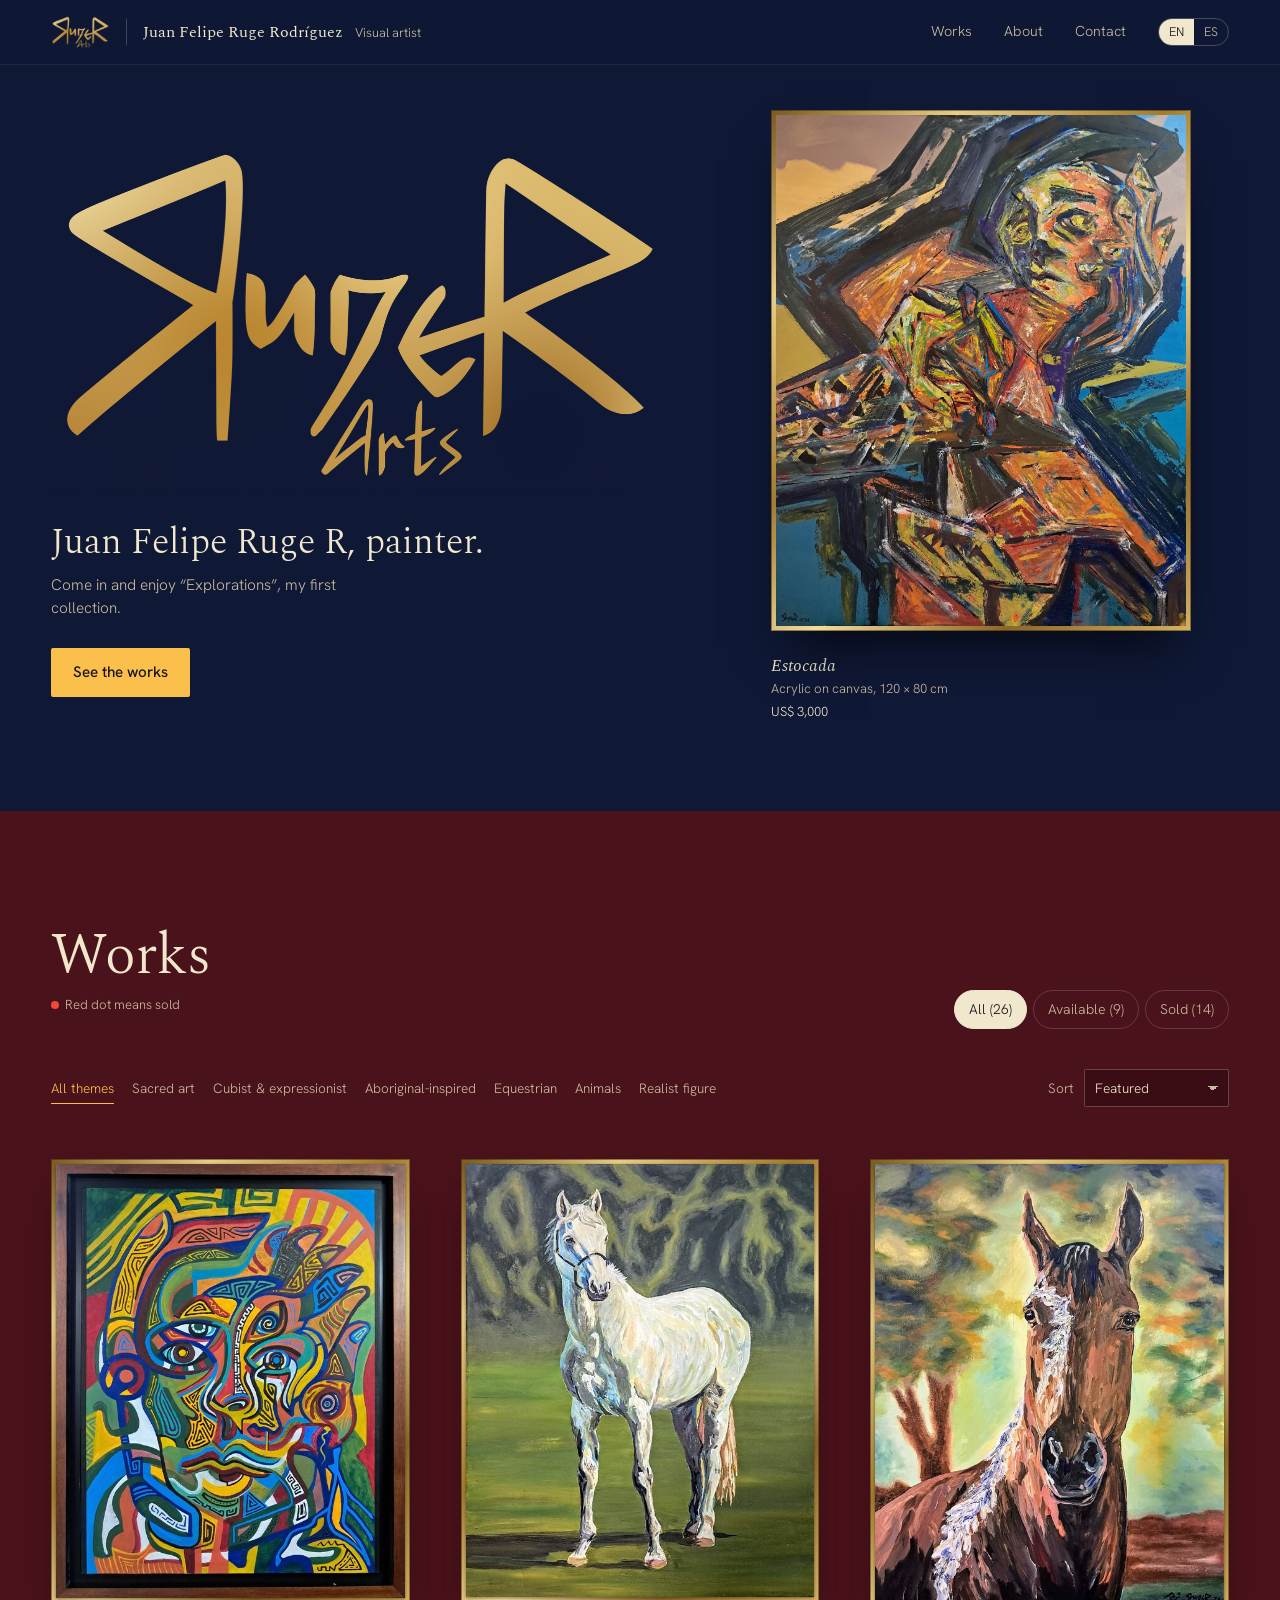
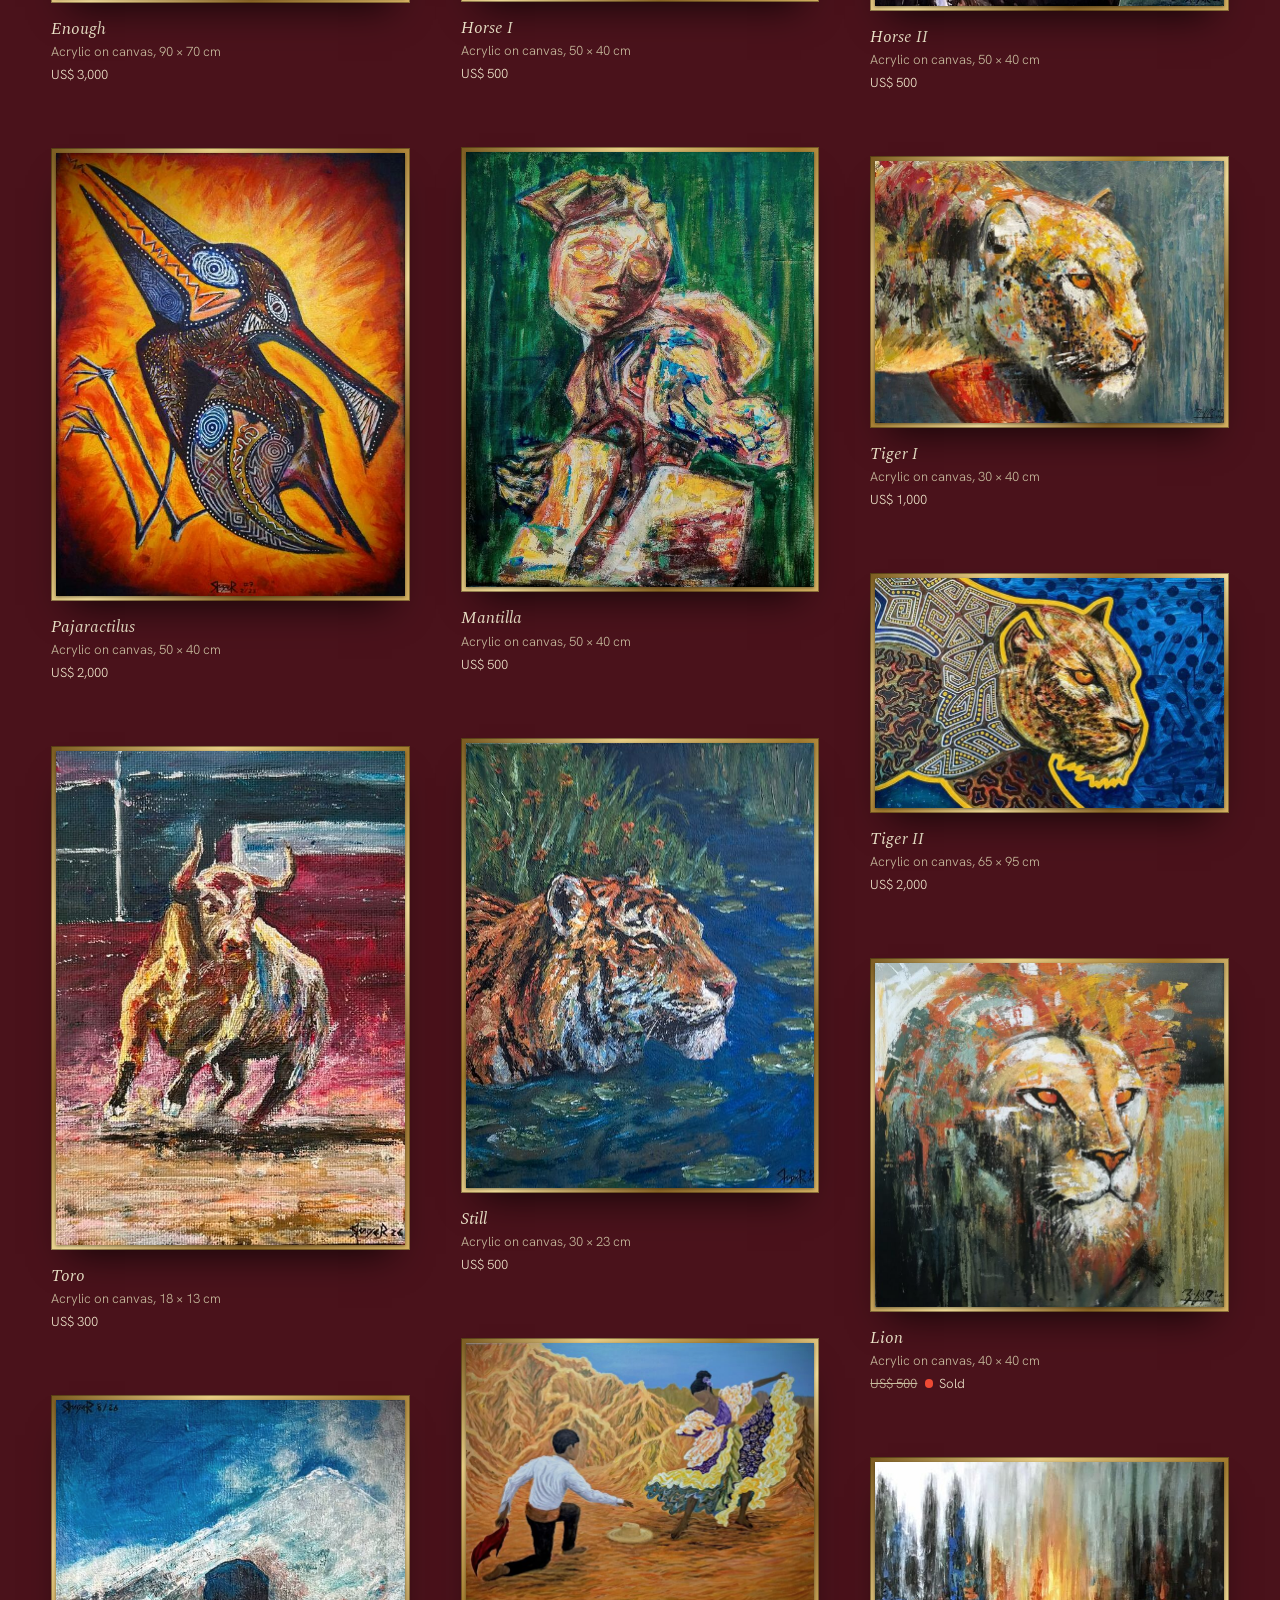
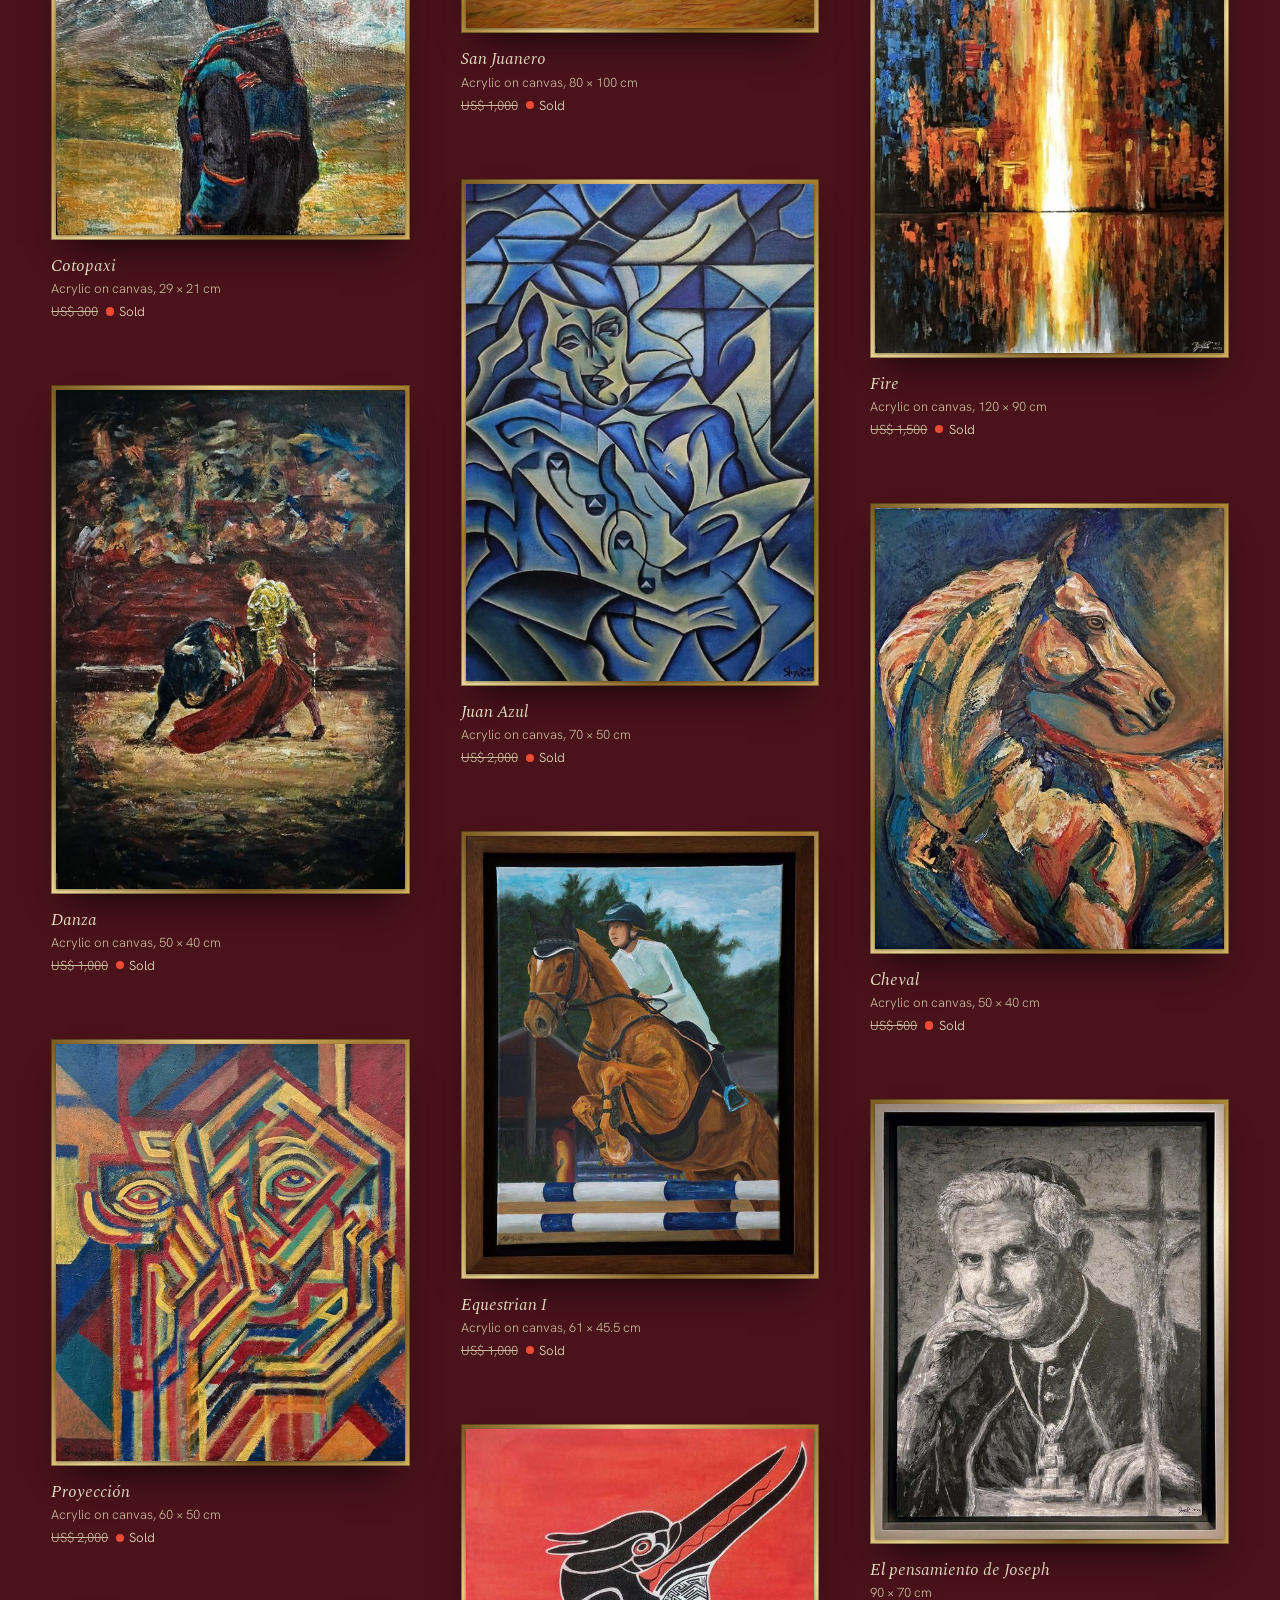
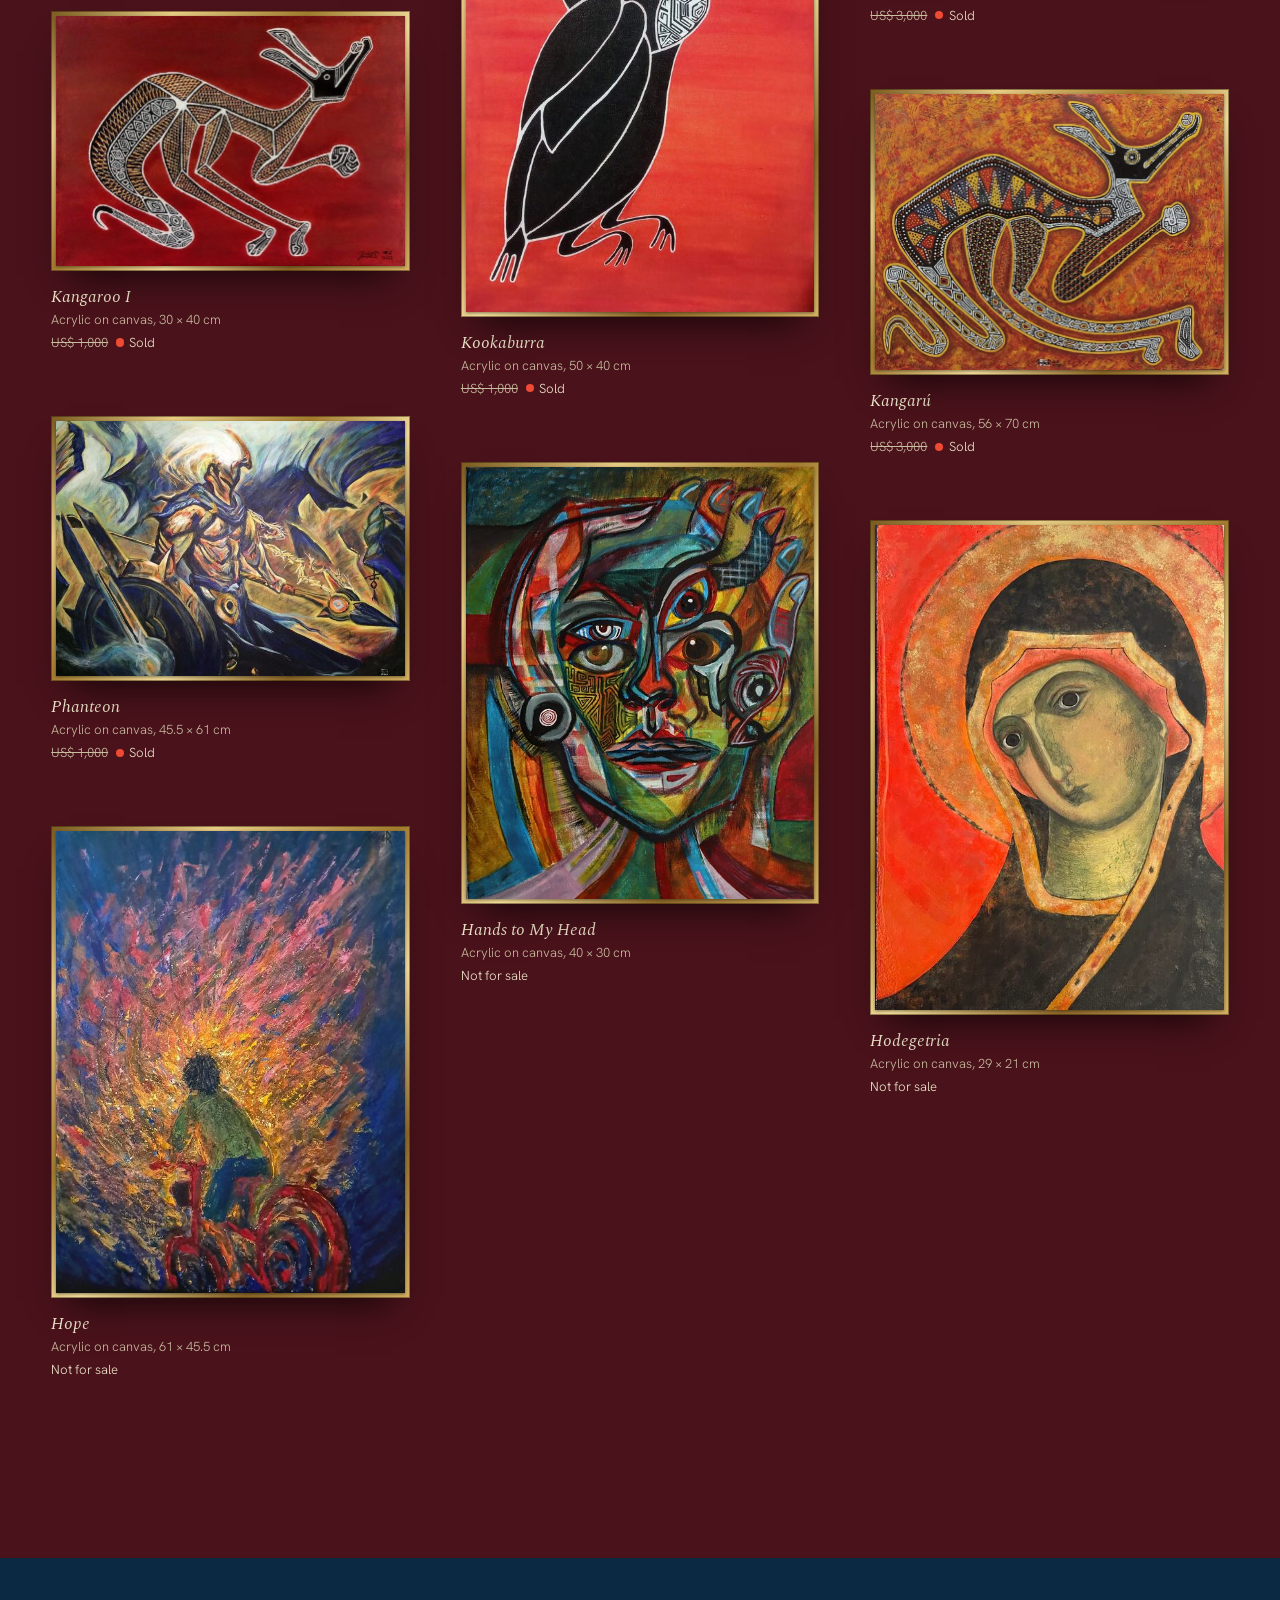
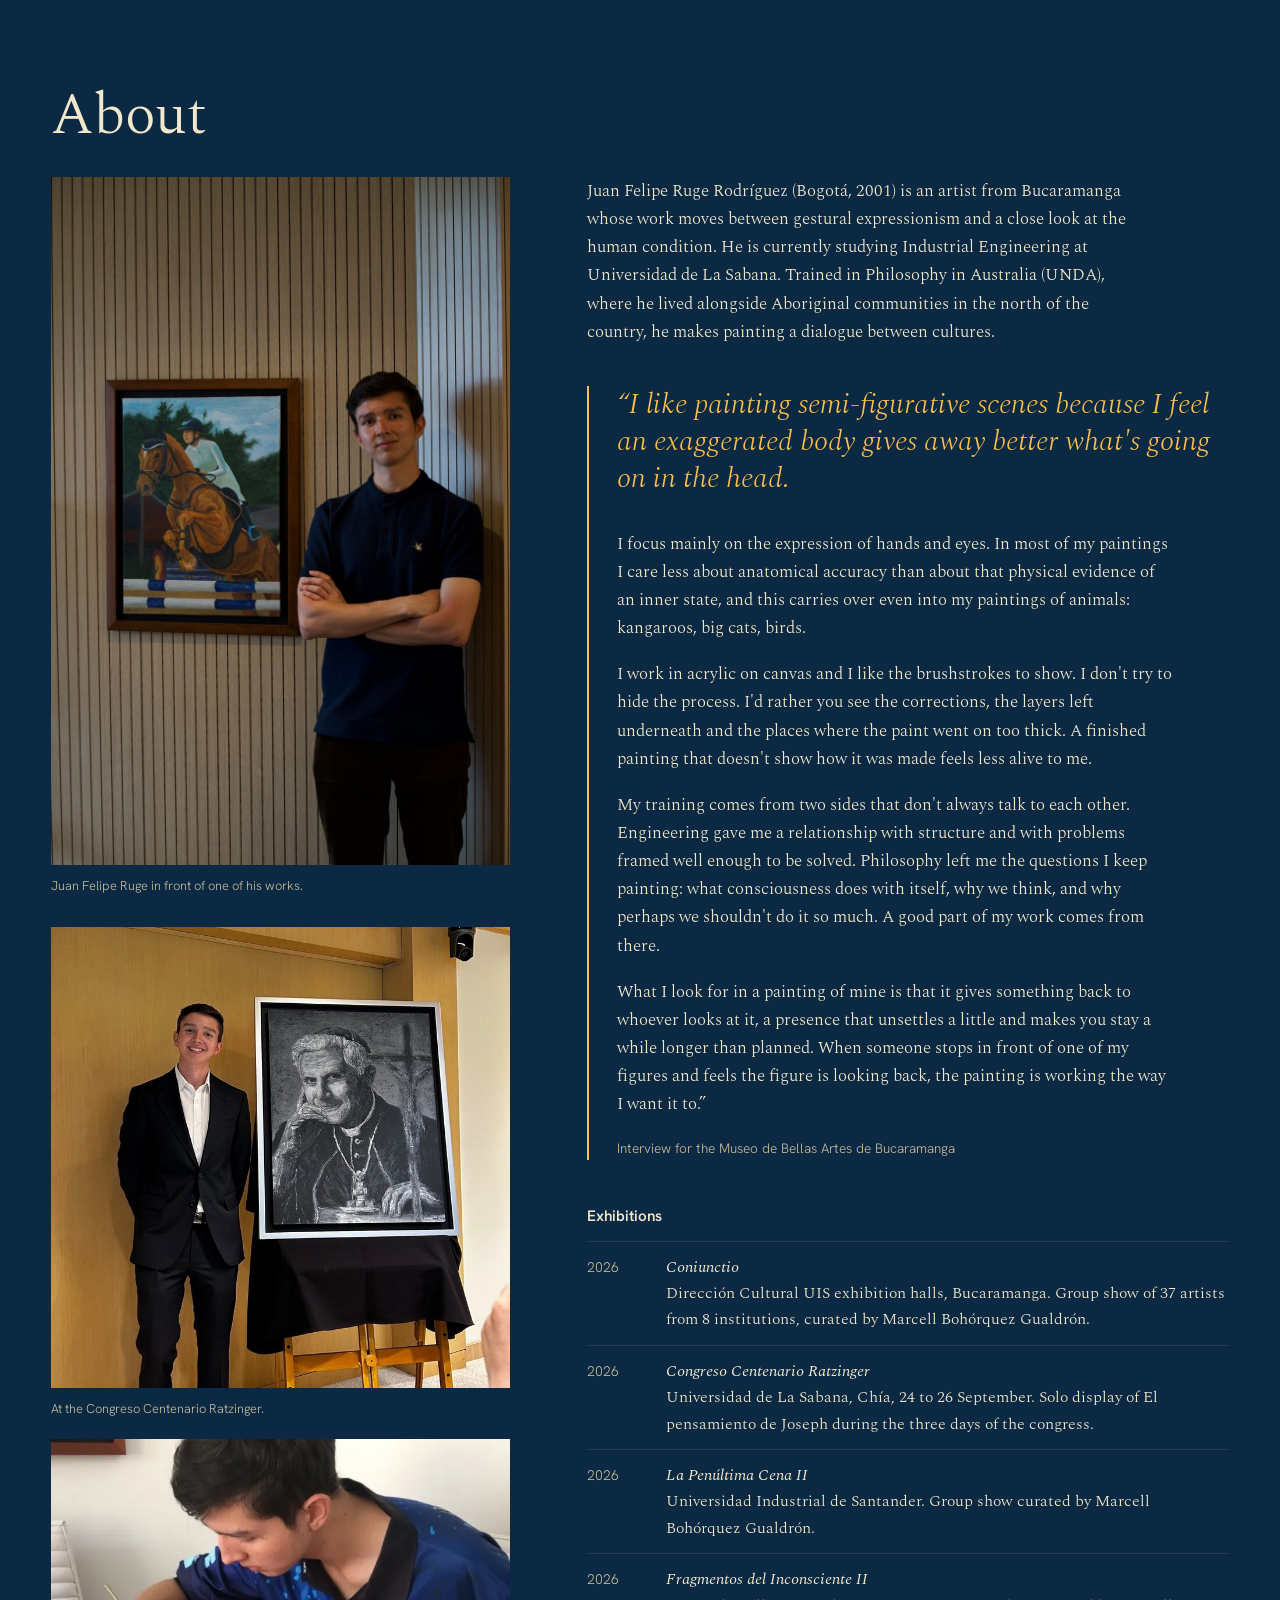
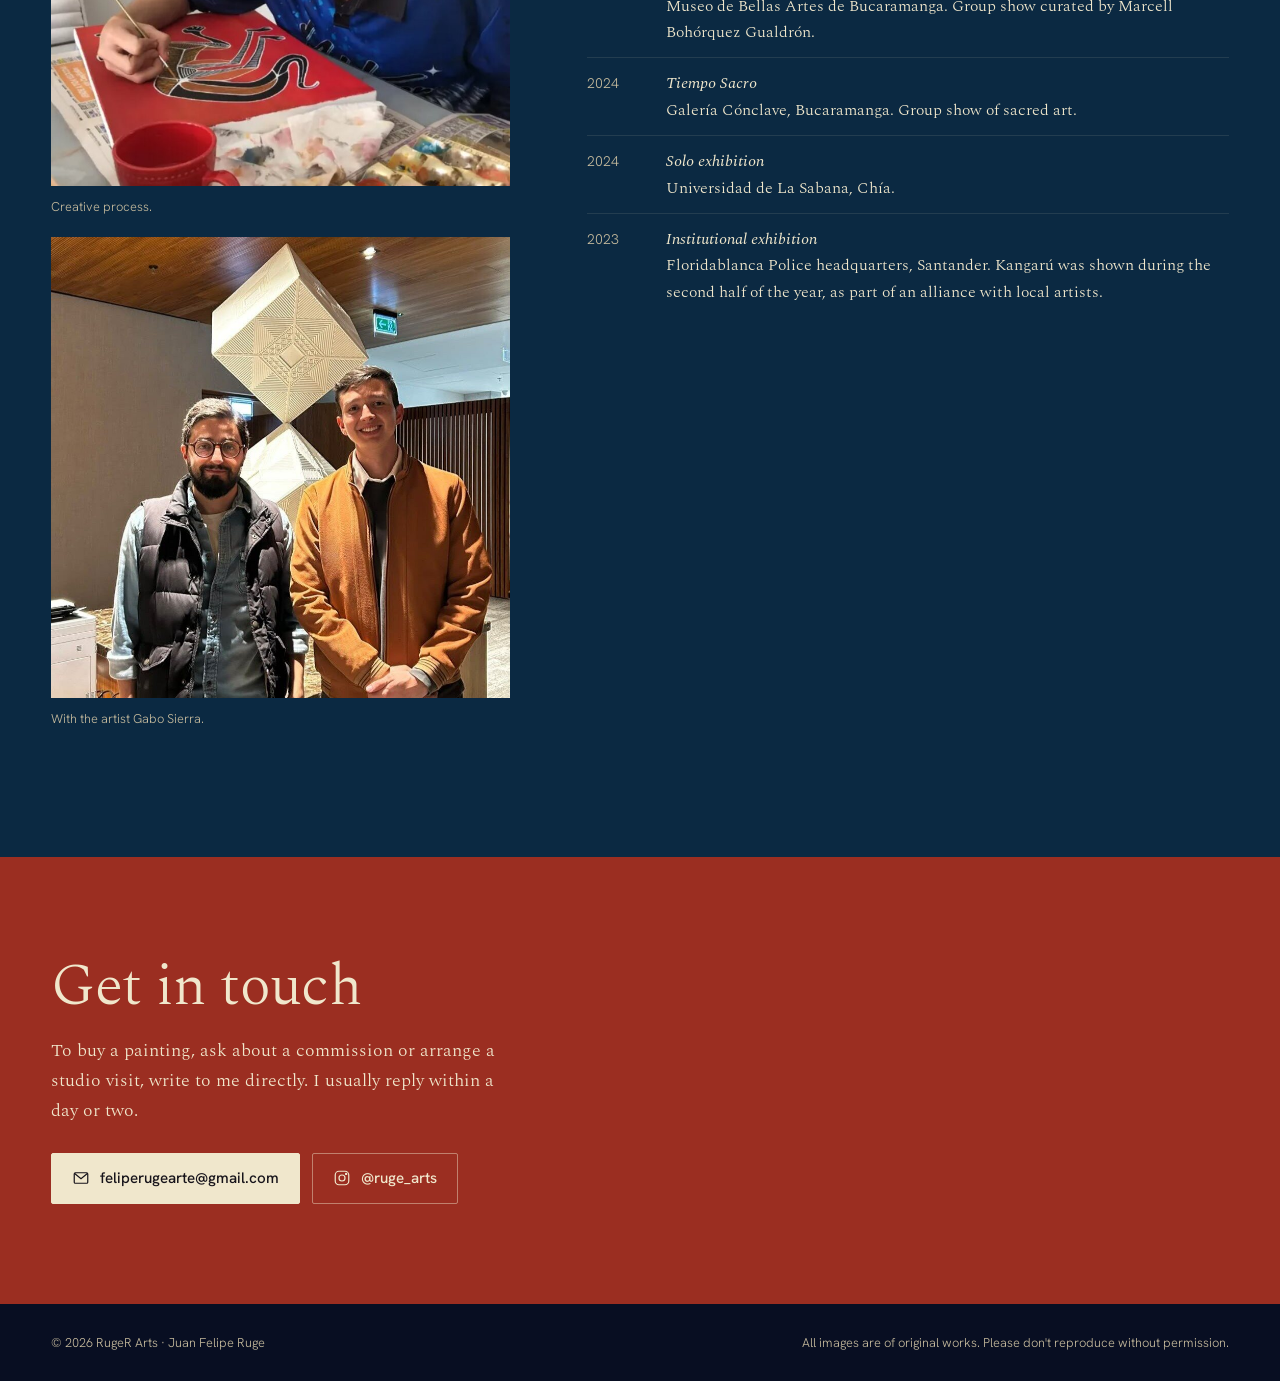
==== commit f9cb0388: "Update index.html" ====
--- a/index.html
+++ b/index.html
@@ -175,14 +175,6 @@
 .v-status{font-family:var(--sans);font-size:.9rem;margin-top:10px}
 .v-actions{display:flex;flex-direction:column;gap:10px;margin-top:24px}
 .v-actions .btn{justify-content:center}
-.v-actions .btn.wall{border-color:var(--ochre);color:var(--ochre)}
-.v-actions .btn.wall:hover{background:rgba(251,191,75,.1)}
-.v-room{width:100%;height:100%;display:flex;flex-direction:column;align-items:center;justify-content:center;gap:12px}
-.v-room svg{width:100%;height:auto;max-height:calc(100% - 52px);display:block;box-shadow:0 20px 50px -20px rgba(0,0,0,.7)}
-.v-room .note{font-family:var(--sans);font-size:.82rem;color:var(--linen-dim);text-align:center;display:flex;gap:14px;align-items:center;flex-wrap:wrap;justify-content:center}
-.v-room .note button{all:unset;cursor:pointer;color:var(--ochre);border-bottom:1px solid currentColor}
-.v-room .note button:focus-visible{outline:2px solid var(--ochre);outline-offset:3px}
-.v-stage.walling .v-nav{display:none}
 .v-close,.v-nav{all:unset;cursor:pointer;position:absolute;display:grid;place-items:center;width:44px;height:44px;border-radius:50%;color:var(--linen);background:rgba(20,29,23,.7)}
 .v-close:focus-visible,.v-nav:focus-visible{outline:2px solid var(--ochre)}
 .v-close{top:14px;right:14px;z-index:2}
@@ -296,7 +288,6 @@
     <div class="v-stage">
       <button class="v-nav prev" type="button" id="v-prev"><span class="visually-hidden" data-i18n="viewer.prev">Previous work</span><svg viewBox="0 0 24 24" fill="none" stroke="currentColor" stroke-width="1.6"><path d="M15 5l-7 7 7 7"/></svg></button>
       <img id="v-img" alt="">
-      <div id="v-room" class="v-room" hidden></div>
       <button class="v-nav next" type="button" id="v-next"><span class="visually-hidden" data-i18n="viewer.next">Next work</span><svg viewBox="0 0 24 24" fill="none" stroke="currentColor" stroke-width="1.6"><path d="M9 5l7 7-7 7"/></svg></button>
     </div>
     <div class="v-info">
@@ -494,7 +485,6 @@
     "contact.whatsapp":"WhatsApp","contact.email":"Email","contact.instagram":"Instagram",
     "contact.msg":"Hi Felipe! I found your work on RugeR Arts.",
     "footer.rights":"All images are of original works. Please don't reproduce without permission.",
-    "wall.view":"View on a wall","wall.back":"View the painting","wall.next":"Try another sofa","wall.note":"Approximate scale: {size}, next to a sofa about {sofa} m wide.",
     "viewer.prev":"Previous work","viewer.next":"Next work","viewer.close":"Close",
     "open":"View {t}"
   },
@@ -535,7 +525,6 @@
     "contact.whatsapp":"WhatsApp","contact.email":"Correo","contact.instagram":"Instagram",
     "contact.msg":"¡Hola Felipe! Encontré tu obra en RugeR Arts.",
     "footer.rights":"Todas las imágenes son de obras originales. No reproducir sin permiso.",
-    "wall.view":"Ver en una pared","wall.back":"Ver la obra","wall.next":"Probar otro sofá","wall.note":"Escala aproximada: {size}, junto a un sofá de unos {sofa} m de ancho.",
     "viewer.prev":"Obra anterior","viewer.next":"Obra siguiente","viewer.close":"Cerrar",
     "open":"Ver {t}"
   }
@@ -643,67 +632,6 @@
 function renderAll(){ renderStatic(); renderFilters(); renderSalon(); if (current >= 0 && $("#viewer").open) fillViewer(current); }
 
 /* viewer */
-/* ---------- view on a wall: three sofas, drawn to scale in centimetres ---------- */
-let wallMode = false, sofaShift = 0;
-const SOFAS = [
-  { w:200, h:80, wall:"#ece6d8", draw:(x, f) => {           /* mid-century, mustard */
-      const c="#c79a3c", d="#a67c26", l="#5d3f24";
-      return `<polygon points="${x+12},${f-14} ${x+18},${f-14} ${x+15},${f}" fill="${l}"/><polygon points="${x+182},${f-14} ${x+188},${f-14} ${x+185},${f}" fill="${l}"/>
-      <rect x="${x}" y="${f-80}" width="200" height="50" rx="6" fill="${d}"/>
-      <rect x="${x+8}" y="${f-76}" width="91" height="40" rx="5" fill="${c}"/><rect x="${x+101}" y="${f-76}" width="91" height="40" rx="5" fill="${c}"/>
-      <rect x="${x}" y="${f-38}" width="200" height="24" rx="4" fill="${d}"/>
-      <rect x="${x+10}" y="${f-44}" width="89" height="14" rx="4" fill="${c}"/><rect x="${x+101}" y="${f-44}" width="89" height="14" rx="4" fill="${c}"/>
-      <rect x="${x-2}" y="${f-56}" width="12" height="42" rx="4" fill="${d}"/><rect x="${x+190}" y="${f-56}" width="12" height="42" rx="4" fill="${d}"/>`; } },
-  { w:215, h:76, wall:"#e3e1d6", draw:(x, f) => {           /* chesterfield, oxblood leather */
-      const c="#5c1d20", hi="#76292b", ft="#2a1a12";
-      let tufts=""; for (let r=0;r<2;r++) for (let k=0;k<9;k++) tufts += `<circle cx="${x+30+k*19.4+(r?9.7:0)}" cy="${f-66+r*11}" r="1.1" fill="#3a1012"/>`;
-      return `<circle cx="${x+16}" cy="${f-3}" r="3.5" fill="${ft}"/><circle cx="${x+199}" cy="${f-3}" r="3.5" fill="${ft}"/>
-      <rect x="${x+14}" y="${f-76}" width="187" height="44" rx="8" fill="${c}"/>${tufts}
-      <rect x="${x+4}" y="${f-40}" width="207" height="34" rx="5" fill="${c}"/>
-      <rect x="${x+20}" y="${f-46}" width="175" height="12" rx="4" fill="${hi}"/>
-      <rect x="${x}" y="${f-58}" width="22" height="52" rx="5" fill="${c}"/><circle cx="${x+11}" cy="${f-58}" r="11" fill="${hi}"/>
-      <rect x="${x+193}" y="${f-58}" width="22" height="52" rx="5" fill="${c}"/><circle cx="${x+204}" cy="${f-58}" r="11" fill="${hi}"/>`; } },
-  { w:240, h:66, wall:"#e9e4dc", draw:(x, f) => {           /* modern low, slate blue */
-      const c="#3f4c60", cu="#4d5c74", l="#1b1b1b";
-      return `<rect x="${x+14}" y="${f-8}" width="2" height="8" fill="${l}"/><rect x="${x+224}" y="${f-8}" width="2" height="8" fill="${l}"/>
-      <rect x="${x}" y="${f-30}" width="240" height="22" rx="2" fill="${c}"/>
-      <rect x="${x+18}" y="${f-66}" width="66" height="30" rx="4" fill="${cu}"/><rect x="${x+87}" y="${f-66}" width="66" height="30" rx="4" fill="${cu}"/><rect x="${x+156}" y="${f-66}" width="66" height="30" rx="4" fill="${cu}"/>
-      <rect x="${x+18}" y="${f-40}" width="66" height="11" rx="3" fill="${cu}"/><rect x="${x+87}" y="${f-40}" width="66" height="11" rx="3" fill="${cu}"/><rect x="${x+156}" y="${f-40}" width="66" height="11" rx="3" fill="${cu}"/>
-      <rect x="${x}" y="${f-50}" width="16" height="42" rx="2" fill="${c}"/><rect x="${x+224}" y="${f-50}" width="16" height="42" rx="2" fill="${c}"/>`; } }
-];
-function roomSVG(w, i){
-  const sofa = SOFAS[(i + sofaShift) % SOFAS.length];
-  const W = 380, H = 290, F = 262, cx = W / 2;
-  const [ph, pw] = w.cm;
-  const y = Math.max(14, Math.min(F - 150 - ph / 2, F - sofa.h - 20 - ph));
-  const x = cx - pw / 2;
-  let planks = ""; for (let k = 0; k < W; k += 38) planks += `<line x1="${k}" y1="${F}" x2="${k - 30}" y2="${H}" stroke="rgba(0,0,0,.12)" stroke-width=".6"/>`;
-  return `<svg viewBox="0 0 ${W} ${H}" role="img" aria-label="${esc(w.title)}, ${esc(sizeOf(w))}">
-    <defs><linearGradient id="wl" x1="0" y1="0" x2="0" y2="1"><stop offset="0" stop-color="${sofa.wall}" stop-opacity=".88"/><stop offset="1" stop-color="${sofa.wall}"/></linearGradient>
-    <filter id="sh" x="-20%" y="-20%" width="140%" height="140%"><feDropShadow dx="0" dy="2" stdDeviation="2.2" flood-opacity=".35"/></filter></defs>
-    <rect width="${W}" height="${F}" fill="url(#wl)"/>
-    <rect y="${F}" width="${W}" height="${H - F}" fill="#a77f55"/>${planks}
-    <rect y="${F - 6}" width="${W}" height="6" fill="#f6f3ec"/>
-    <g filter="url(#sh)"><rect x="${x - 1}" y="${y - 1}" width="${pw + 2}" height="${ph + 2}" fill="#c9a24a"/>
-    <image href="images/works/${w.id}.jpg" x="${x}" y="${y}" width="${pw}" height="${ph}" preserveAspectRatio="xMidYMid slice"/></g>
-    <ellipse cx="${cx}" cy="${F + 2}" rx="${sofa.w / 2 + 8}" ry="4" fill="rgba(0,0,0,.18)"/>
-    ${sofa.draw(cx - sofa.w / 2, F)}
-  </svg>
-  <div class="note"><span>${t("wall.note", { size: sizeOf(w), sofa: num(sofa.w / 100) })}</span><button type="button" id="v-sofa">${t("wall.next")}</button></div>`;
-}
-function renderStage(){
-  const w = WORKS[current], on = wallMode && !!w.cm;
-  $("#v-img").hidden = on;
-  $("#v-room").hidden = !on;
-  document.querySelector(".v-stage").classList.toggle("walling", on);
-  if (on) $("#v-room").innerHTML = roomSVG(w, current);
-}
-document.addEventListener("click", e => {
-  if (e.target.closest("#v-wall")) { wallMode = !wallMode; e.target.closest("#v-wall").textContent = t(wallMode ? "wall.back" : "wall.view"); renderStage(); }
-  if (e.target.closest("#v-sofa")) { sofaShift++; renderStage(); }
-});
-$("#viewer").addEventListener("close", () => { wallMode = false; sofaShift = 0; });
-
 function fillViewer(i){
   current = i;
   const w = WORKS[i];
@@ -727,9 +655,7 @@
   const a = [];
   if (CONFIG.whatsapp) a.push(`<a class="btn primary" href="https://wa.me/${CONFIG.whatsapp}?text=${text}" target="_blank" rel="noopener">${ICON.whatsapp}${w.status !== "available" ? t("ask.similar") : t("ask.whatsapp")}</a>`);
   if (CONFIG.email) a.push(`<a class="btn${CONFIG.whatsapp ? "" : " primary"}" href="mailto:${CONFIG.email}?subject=${encodeURIComponent("RugeR Arts: " + w.title)}&body=${text}">${ICON.email}${w.status !== "available" ? t("ask.similar") : t("ask.email")}</a>`);
-  if (w.cm) a.push(`<button type="button" class="btn wall" id="v-wall">${t(wallMode ? "wall.back" : "wall.view")}</button>`);
   $("#v-actions").innerHTML = a.join("");
-  renderStage();
 }
 function step(d){
   let list = visible().map(([,i]) => i);
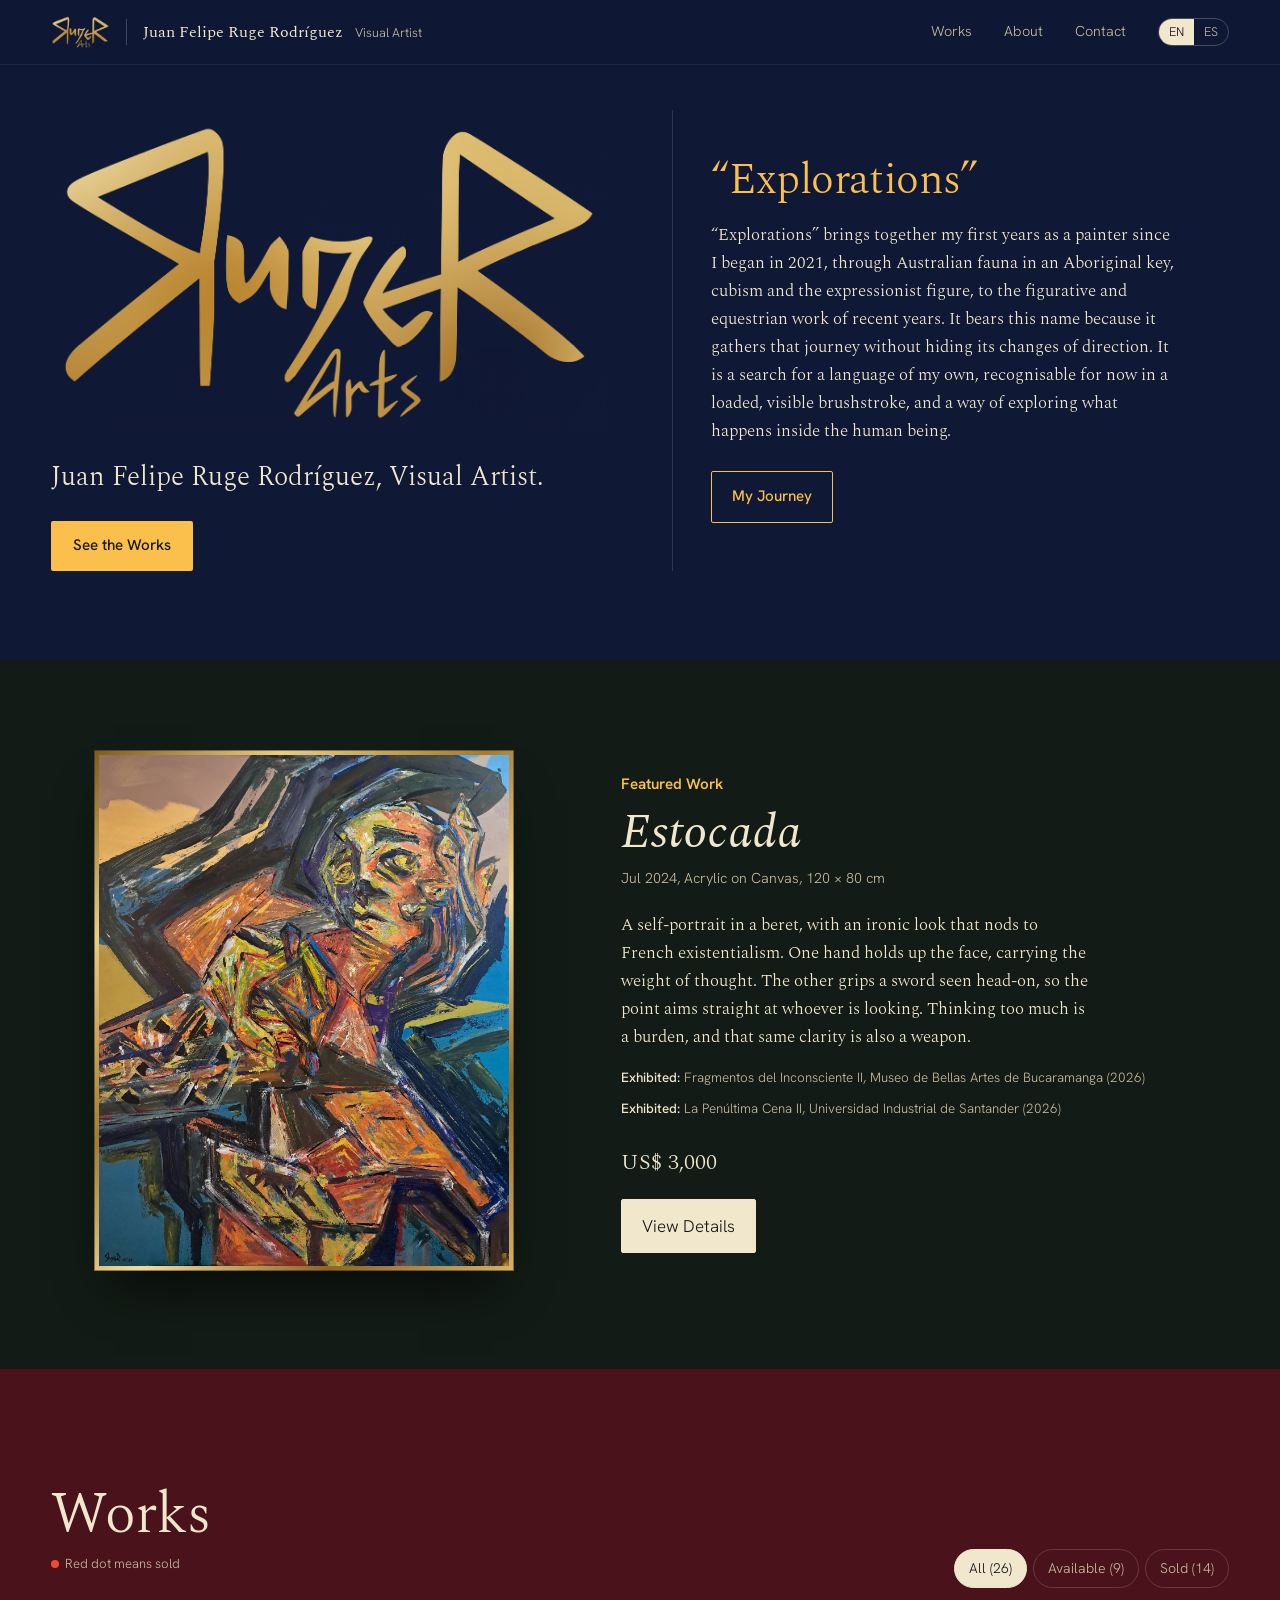
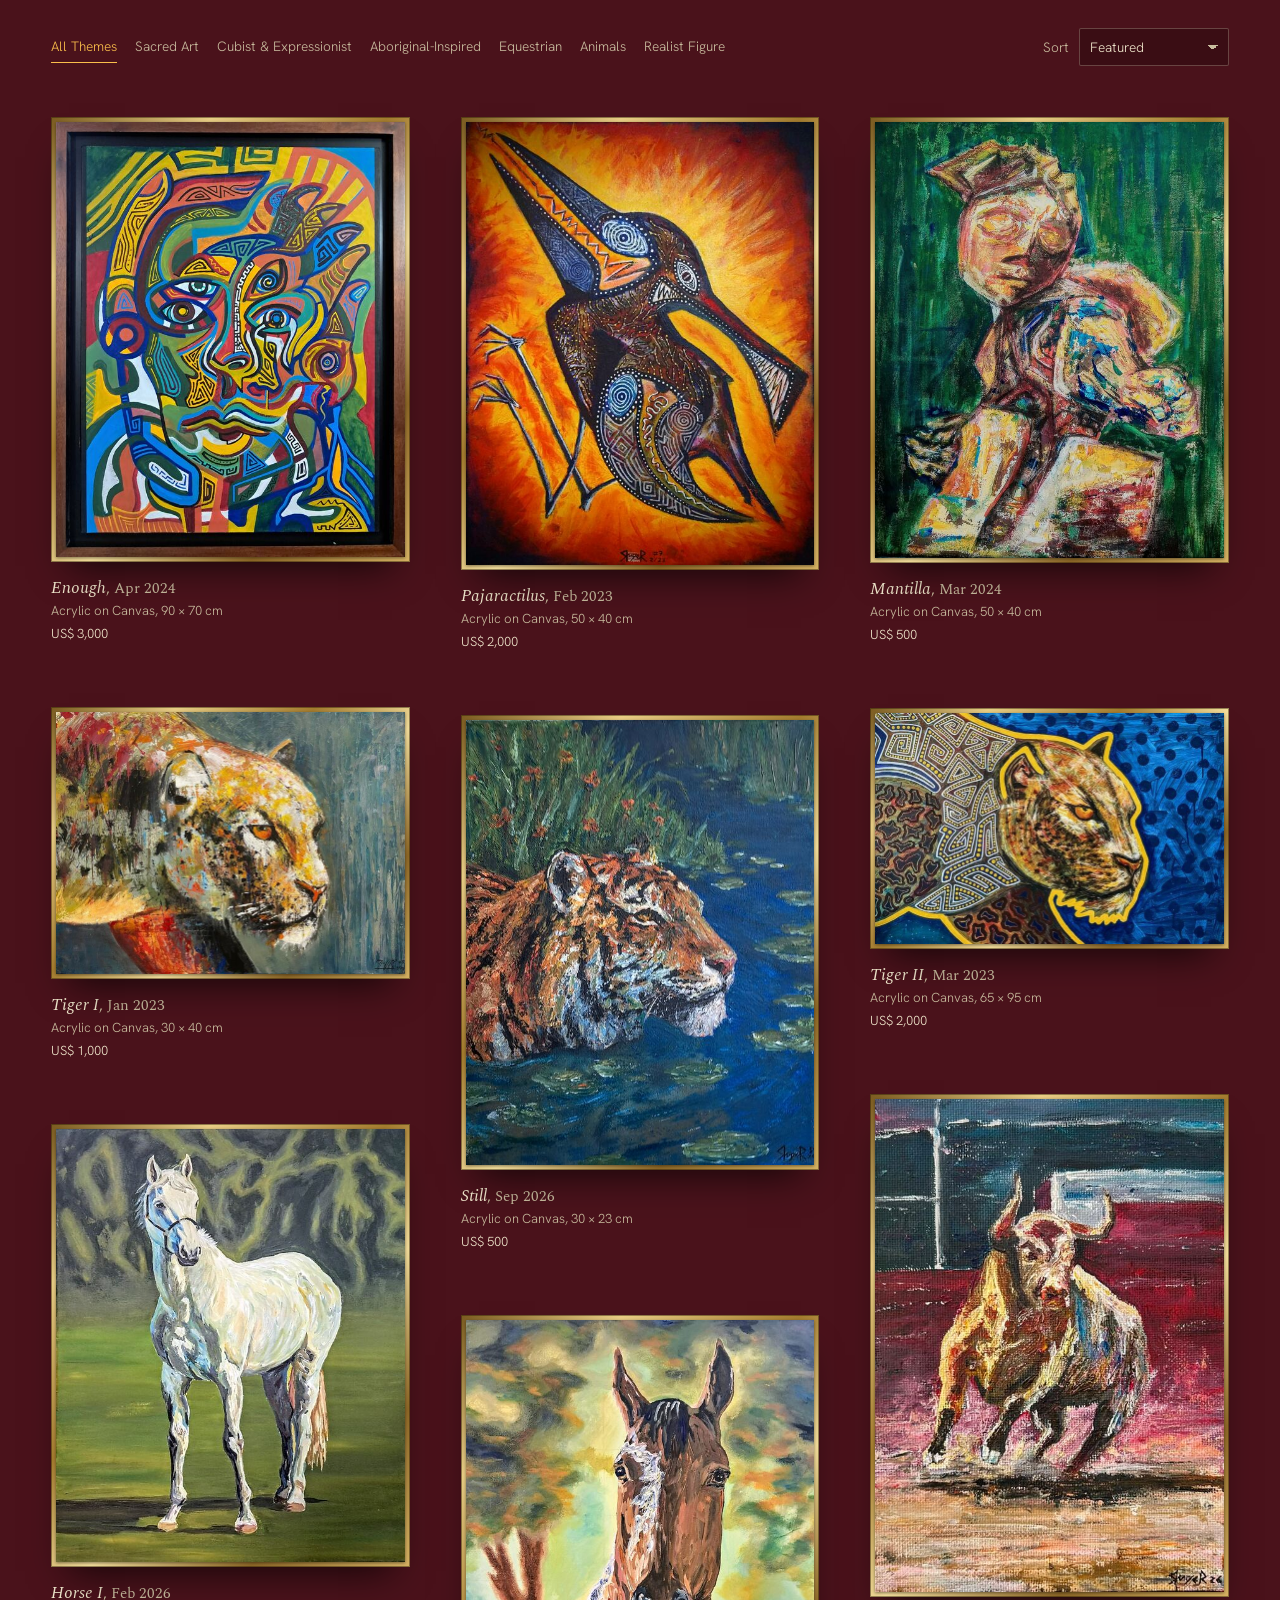
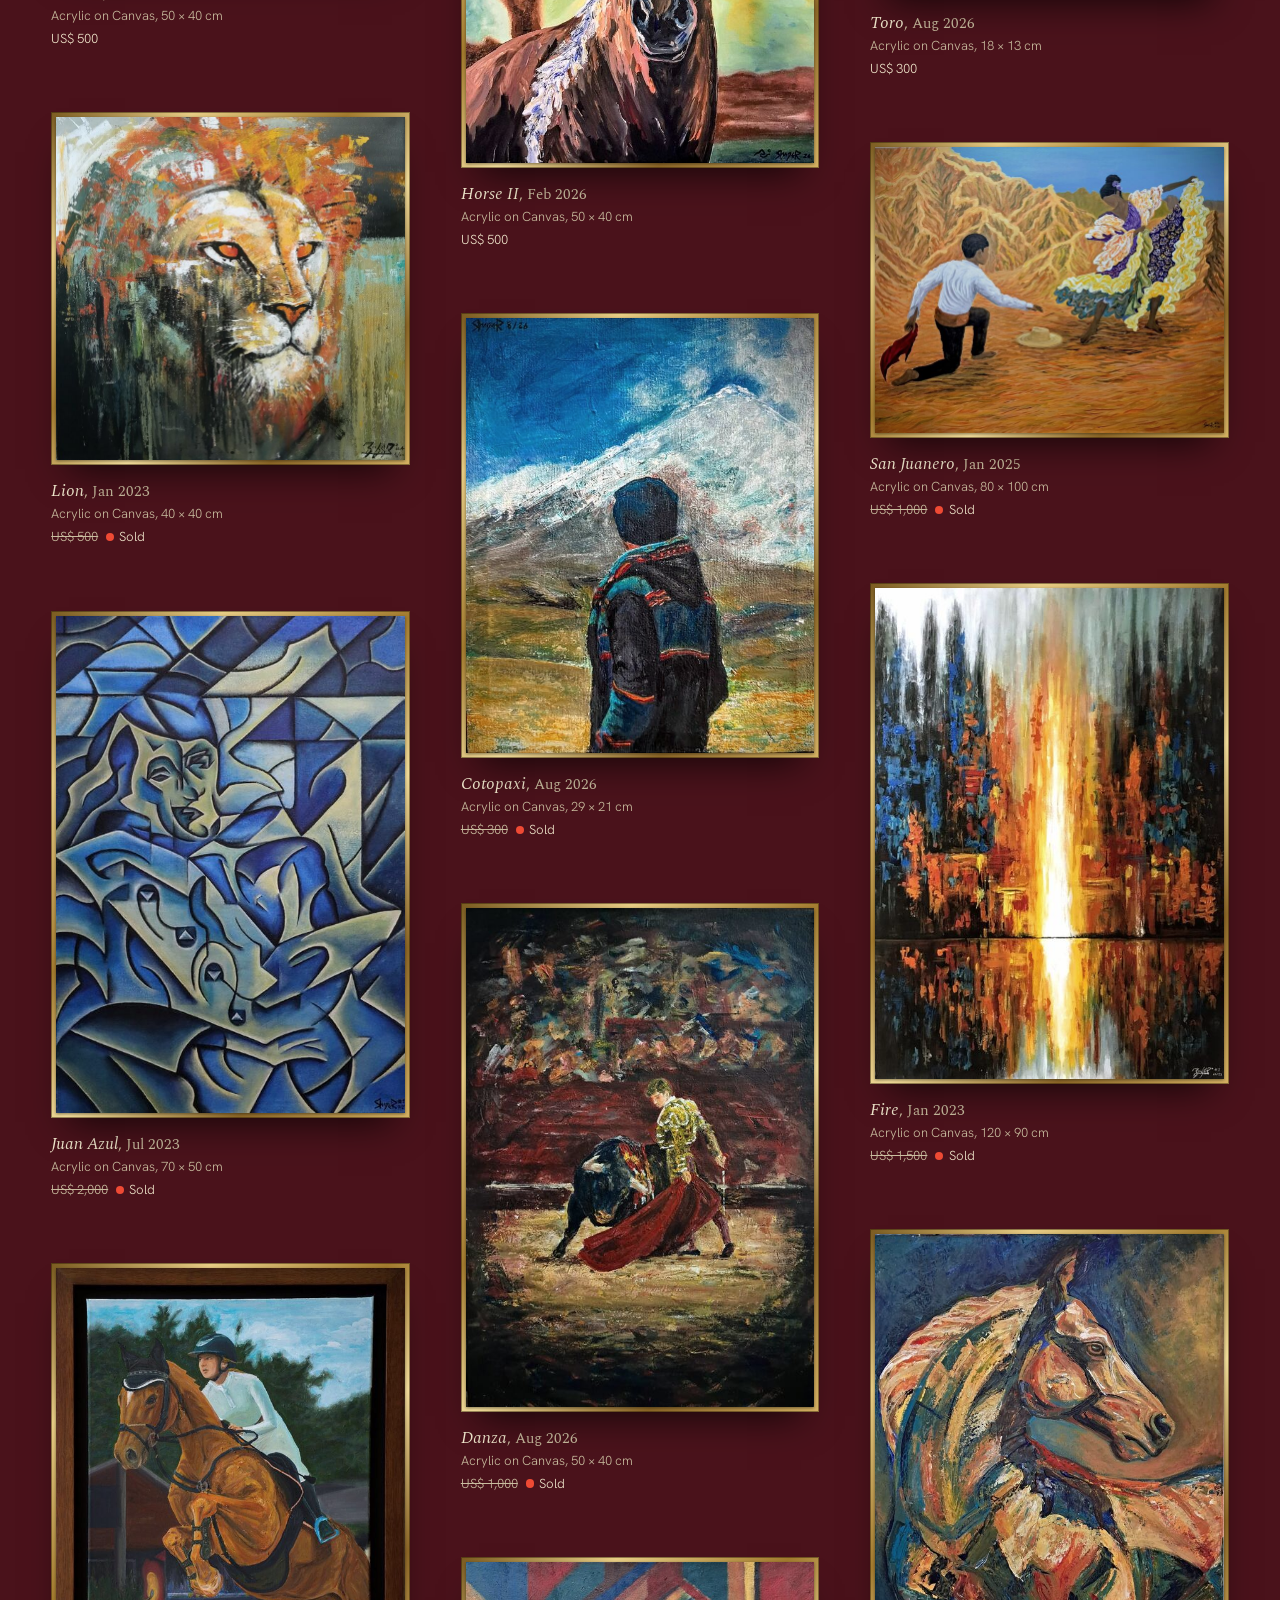
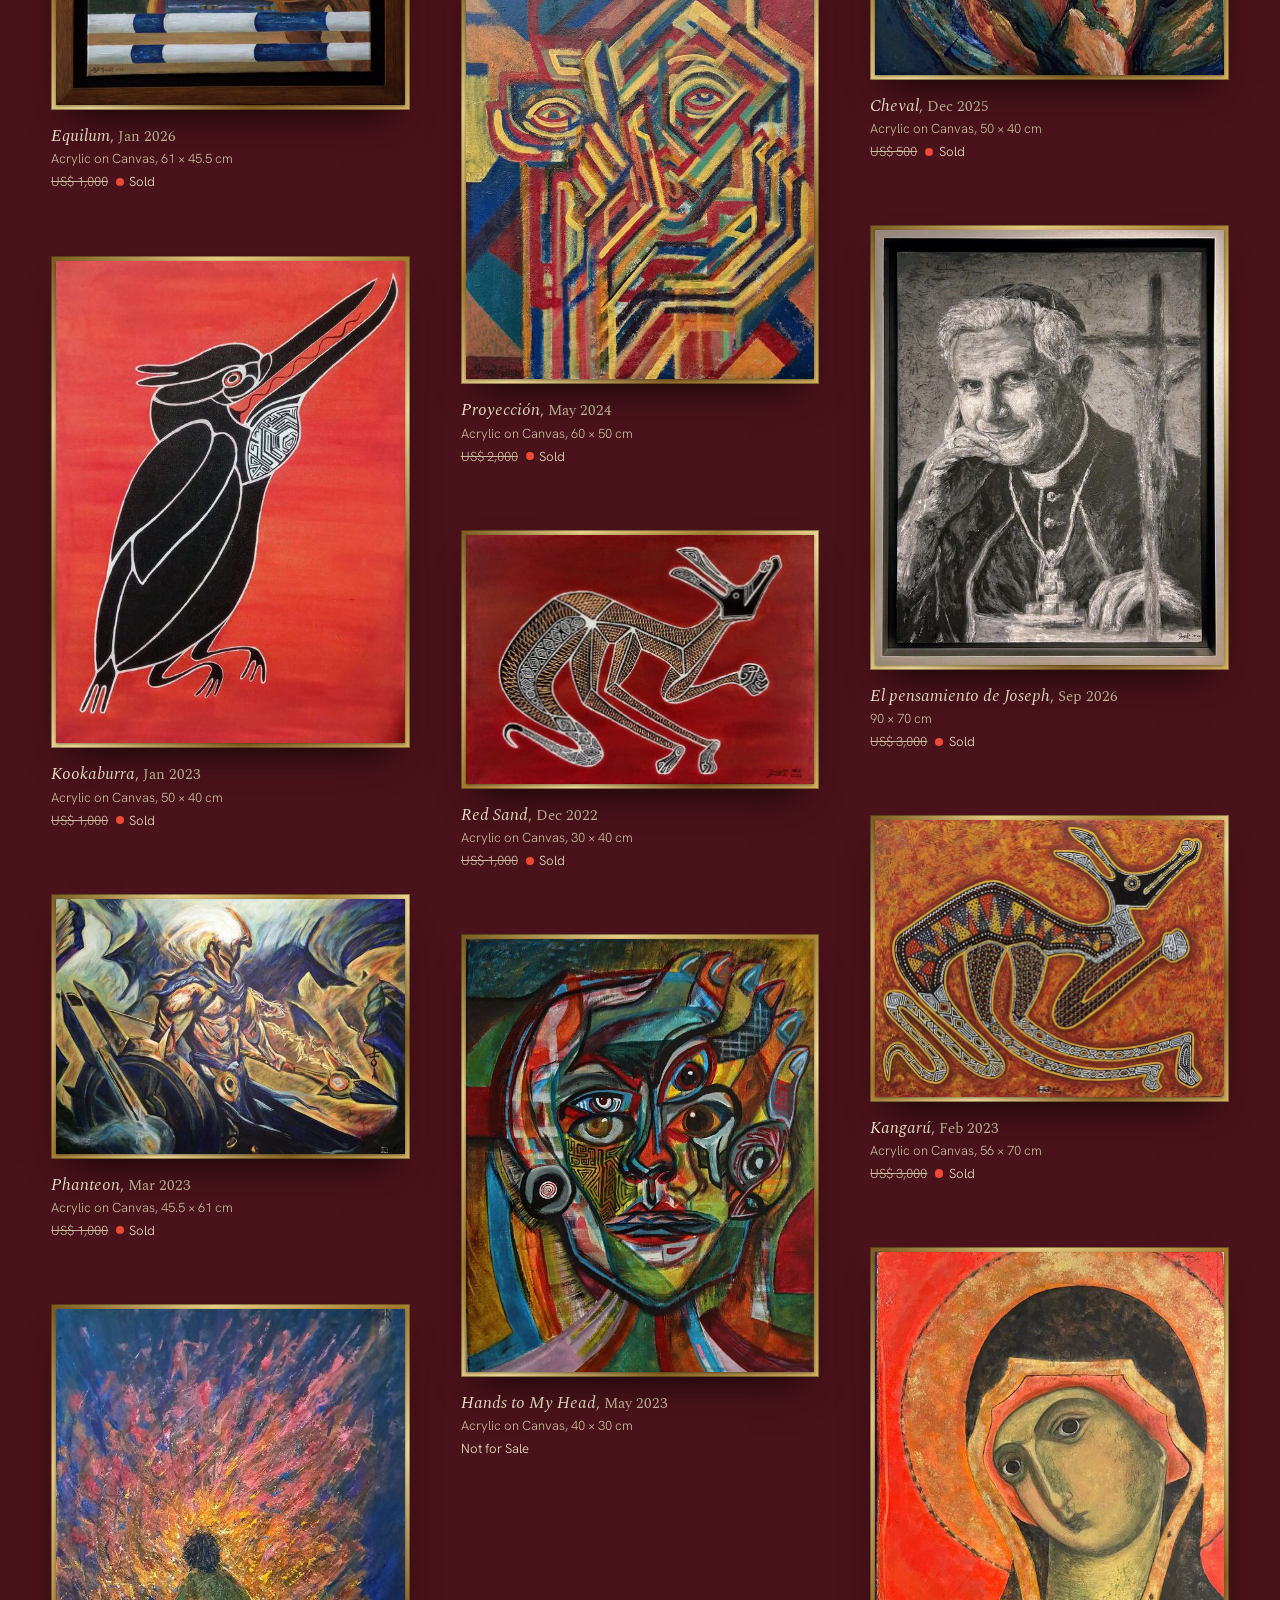
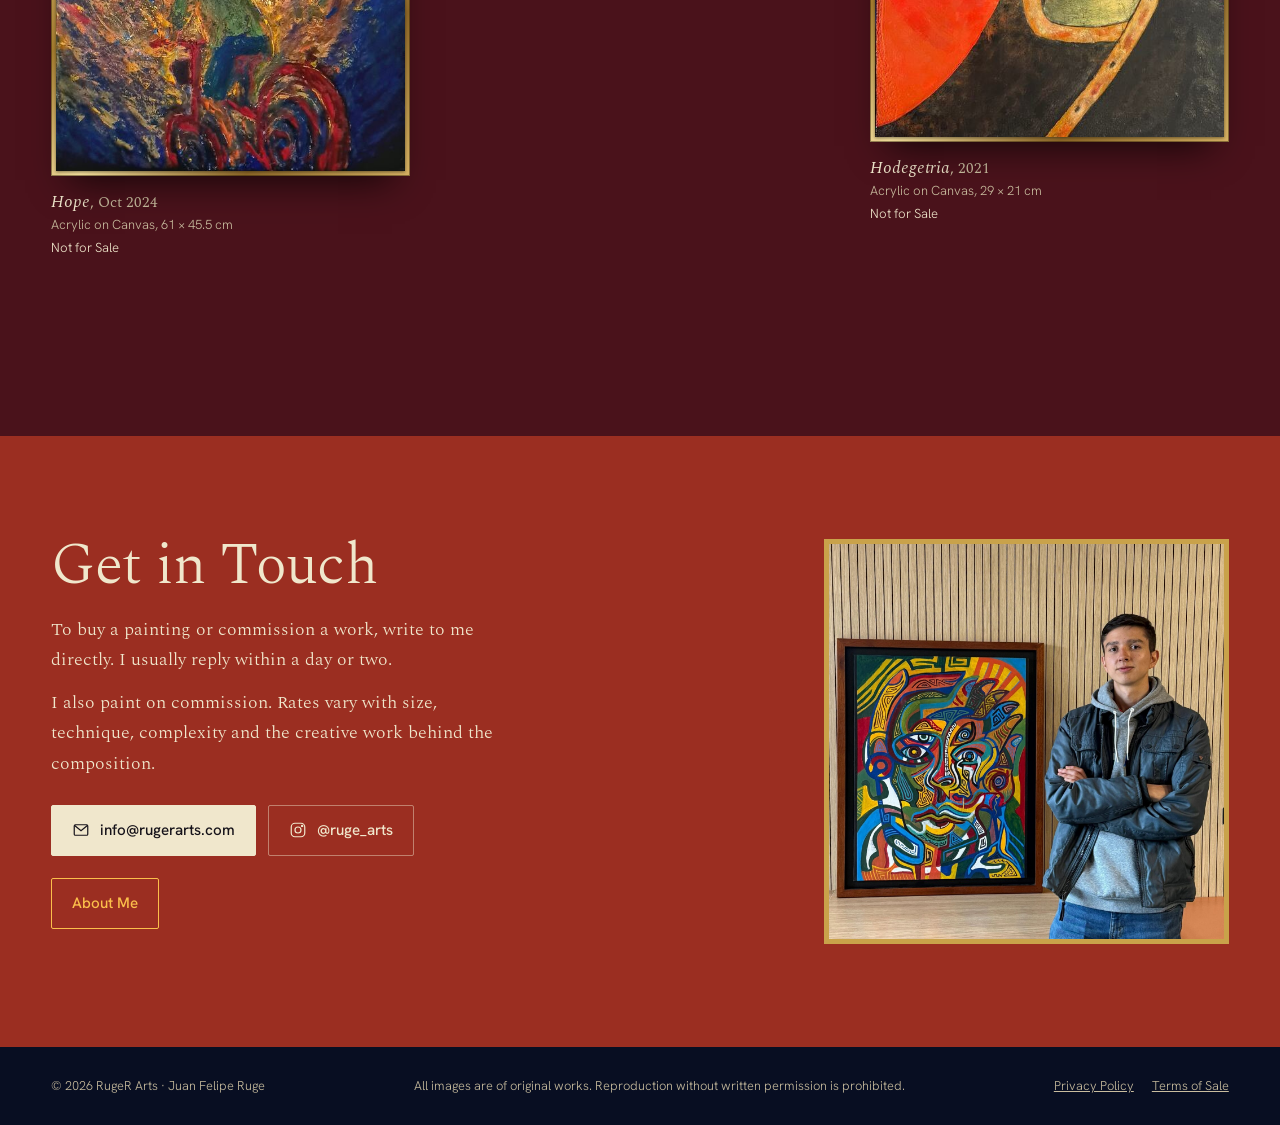
==== commit 8e23123e: "Add files via upload" ====
--- a/index.html
+++ b/index.html
@@ -3,203 +3,38 @@
 <head>
 <meta charset="utf-8">
 <meta name="viewport" content="width=device-width, initial-scale=1">
-<title>RugeR Arts | Paintings by Juan Felipe Ruge</title>
-<meta name="description" content="Original paintings by Juan Felipe Ruge (RugeR). Gestural, expressionist figure painting in acrylic on canvas. Available works and inquiries.">
-<meta property="og:title" content="RugeR Arts">
-<meta property="og:description" content="Original paintings by Juan Felipe Ruge (RugeR).">
-<meta property="og:image" content="images/works/estocada.jpg">
+<title>RugeR Arts | Juan Felipe Ruge Rodríguez, Visual Artist</title>
+<meta name="description" content="Original paintings by Juan Felipe Ruge Rodríguez (RugeR), Colombian visual artist. Explore “Explorations”, his first collection: expressionist, cubist, sacred and Aboriginal-inspired works in acrylic on canvas.">
+<link rel="canonical" href="https://www.rugerarts.com/">
+<meta property="og:type" content="website">
+<meta property="og:url" content="https://www.rugerarts.com/">
+<meta property="og:site_name" content="RugeR Arts">
+<meta property="og:title" content="RugeR Arts | Juan Felipe Ruge Rodríguez">
+<meta property="og:description" content="Original paintings by Juan Felipe Ruge Rodríguez. Explore “Explorations”, his first collection.">
+<meta property="og:image" content="https://www.rugerarts.com/images/works/estocada.jpg">
+<meta name="twitter:card" content="summary_large_image">
+<script type="application/ld+json">
+{"@context":"https://schema.org","@type":"Person","name":"Juan Felipe Ruge Rodríguez","alternateName":"RugeR","jobTitle":"Visual Artist","url":"https://www.rugerarts.com/","email":"mailto:info@rugerarts.com","image":"https://www.rugerarts.com/images/about.jpg","sameAs":["https://instagram.com/ruge_arts"],"nationality":"Colombian"}
+</script>
 <script>document.documentElement.classList.add("js")</script>
 <link rel="icon" href="images/favicon.png">
 <link rel="preconnect" href="https://fonts.googleapis.com">
 <link rel="preconnect" href="https://fonts.gstatic.com" crossorigin>
 <link href="https://fonts.googleapis.com/css2?family=Spectral:ital,wght@0,300;0,400;0,500;1,300;1,400&family=Hanken+Grotesk:wght@400;500;600&display=swap" rel="stylesheet">
-<style>
-:root{
-  --wall:#0f1835;        /* indigo navy: hero, header, viewer panel */
-  --wall-deep:#080e22;   /* deepest navy: footer, viewer */
-  --oxblood:#4a121b;     /* gallery wall */
-  --petrol:#0b2942;      /* about */
-  --ochre:#fbbf4b;       /* saffron accent */
-  --orange:#f47f1b;
-  --earth:#9b2e21;       /* red ochre: contact */
-  --linen:#f0e7cc;
-  --linen-dim:#c9bd9f;
-  --ink:#16131a;
-  --dot:#ef4a34;         /* sold sticker */
-  --serif:"Spectral", Georgia, serif;
-  --sans:"Hanken Grotesk", system-ui, sans-serif;
-  --gutter:clamp(16px, 4vw, 56px);
-}
-*{box-sizing:border-box}
-html{scroll-behavior:smooth}
-@media (prefers-reduced-motion:reduce){html{scroll-behavior:auto}*:not(.sig){transition:none!important;animation:none!important}}
-body{margin:0;background:var(--wall);color:var(--linen);font-family:var(--serif);font-weight:300;font-size:1.0625rem;line-height:1.65;-webkit-font-smoothing:antialiased}
-img{max-width:100%;display:block}
-a{color:inherit}
-:focus-visible{outline:2px solid var(--ochre);outline-offset:3px}
-.wrap{max-width:1320px;margin:0 auto;padding:0 var(--gutter)}
-
-/* header */
-.top{position:sticky;top:0;z-index:20;background:color-mix(in srgb,var(--wall) 92%,transparent);backdrop-filter:blur(6px);border-bottom:1px solid rgba(240,231,204,.08)}
-.top .wrap{display:flex;align-items:center;justify-content:space-between;height:64px;gap:16px}
-.top .mark{display:flex;align-items:center;gap:16px;text-decoration:none;min-width:0}
-.top .mark img{height:34px;width:auto;flex:none}
-.top .who{display:flex;align-items:baseline;gap:12px;padding-left:16px;border-left:1px solid rgba(240,231,204,.22);white-space:nowrap;min-width:0}
-.top .nm{font-family:var(--serif);font-size:1rem;color:var(--linen);font-weight:400}
-.top .role{font-family:var(--sans);font-size:.8rem;color:var(--linen-dim)}
-@media (max-width:1000px){.top .role{display:none}}
-@media (max-width:420px){.top .mark{gap:10px}.top .who{padding-left:10px}.top .nm{font-size:.85rem}}
-.top nav{display:flex;align-items:center;gap:clamp(14px,3vw,32px);font-family:var(--sans);font-size:.9rem}
-.top nav a{text-decoration:none;color:var(--linen-dim)}
-.top nav a:hover{color:var(--linen)}
-.lang{display:flex;border:1px solid rgba(240,231,204,.25);border-radius:999px;overflow:hidden}
-.lang button{all:unset;cursor:pointer;padding:3px 10px;font-family:var(--sans);font-size:.78rem;color:var(--linen-dim)}
-.lang button[aria-pressed="true"]{background:var(--linen);color:var(--ink)}
-@media (max-width:620px){.top nav .navlink{display:none}}
-
-/* hero: the signature on the wall */
-.hero{display:grid;grid-template-columns:1.25fr 1fr;align-items:center;gap:clamp(24px,5vw,80px);padding-block:clamp(24px,3.5vw,48px) clamp(56px,7vw,96px)}
-.hero .sig{width:100%;max-width:760px;height:auto}
-.js .hero .sig{opacity:0}
-.js .hero .sig.drawn{animation:ink 1.6s ease-out both}
-@keyframes ink{from{opacity:0;-webkit-clip-path:inset(0 100% 0 0);clip-path:inset(0 100% 0 0)}to{opacity:1;-webkit-clip-path:inset(0 0 0 0);clip-path:inset(0 0 0 0)}}
-.hero p.lede{font-size:clamp(1.6rem,2.8vw,2.3rem);line-height:1.2;margin:28px 0 0;color:var(--linen);font-weight:300}
-.hero p.invite{font-family:var(--sans);font-size:clamp(.95rem,1.2vw,1.05rem);color:var(--linen-dim);max-width:38ch;margin:10px 0 0;line-height:1.5}
-.hero .cta{display:inline-block;margin-top:28px;font-family:var(--sans);font-size:.95rem;font-weight:500;color:var(--ink);background:var(--ochre);padding:12px 22px;border-radius:2px;text-decoration:none}
-.hero .cta:hover{background:#ffd27f}
-.hung{justify-self:center;max-width:420px;width:100%}
-.hung img{width:auto;height:auto;max-width:100%;max-height:70svh;cursor:zoom-in}
-.hung .frame{display:inline-block}
-.hung .frame::before{box-shadow:inset 0 0 0 1px rgba(40,25,5,.45),0 30px 50px -20px rgba(0,0,0,.7)}
-@media (max-width:860px){.hero{grid-template-columns:1fr}.hung{max-width:360px}}
-
-/* museum label */
-.label{font-family:var(--sans);font-size:.82rem;line-height:1.45;color:var(--linen-dim);margin-top:14px}
-.label .t{font-family:var(--serif);font-style:italic;font-size:1.08rem;color:var(--linen);font-weight:400}
-.label .t .y{font-style:normal;color:var(--linen-dim);font-size:.95rem}
-.label .price{color:var(--linen);margin-top:4px}
-.was{color:var(--linen-dim);text-decoration-thickness:1px;margin-right:.6em}
-.dot{display:inline-block;width:.62em;height:.62em;border-radius:50%;background:var(--dot);vertical-align:.02em;margin-right:.4em}
-.dot.half{background:linear-gradient(90deg,var(--dot) 50%,transparent 50%);box-shadow:inset 0 0 0 1px var(--dot)}
-
-/* works */
-section{scroll-margin-top:72px}
-.sec-head{display:flex;align-items:end;justify-content:space-between;gap:20px;flex-wrap:wrap;margin-bottom:clamp(28px,4vw,48px)}
-h2{font-weight:300;font-size:clamp(2.2rem,5vw,3.6rem);line-height:1.05;margin:0;letter-spacing:-.01em}
-.filters{display:flex;gap:6px;font-family:var(--sans);font-size:.88rem;flex-wrap:wrap}
-.filters button{all:unset;cursor:pointer;padding:7px 14px;border-radius:999px;color:var(--linen-dim);border:1px solid rgba(240,231,204,.18)}
-.filters button[aria-pressed="true"]{color:var(--ink);background:var(--linen);border-color:var(--linen)}
-.filters button:focus-visible{outline:2px solid var(--ochre)}
-.works{padding-block:clamp(60px,9vw,120px);background:var(--oxblood)}
-.toolbar{display:flex;justify-content:space-between;align-items:center;gap:16px 24px;flex-wrap:wrap;margin:-8px 0 clamp(32px,4vw,52px);font-family:var(--sans);font-size:.85rem}
-.cats{display:flex;flex-wrap:wrap;gap:4px 18px}
-.cats button{all:unset;cursor:pointer;color:var(--linen-dim);padding:4px 0;border-bottom:1px solid transparent}
-.cats button:hover{color:var(--linen)}
-.cats button[aria-pressed="true"]{color:var(--ochre);border-bottom-color:var(--ochre)}
-.cats button:focus-visible{outline:2px solid var(--ochre);outline-offset:3px}
-.sort{display:flex;align-items:center;gap:10px;color:var(--linen-dim)}
-.sort select{font:inherit;color:var(--linen);background:#3a0d14;border:1px solid rgba(240,231,204,.25);border-radius:2px;padding:7px 30px 7px 10px;appearance:none;-webkit-appearance:none;background-image:linear-gradient(45deg,transparent 50%,var(--linen-dim) 50%),linear-gradient(135deg,var(--linen-dim) 50%,transparent 50%);background-position:calc(100% - 15px) 52%,calc(100% - 10px) 52%;background-size:5px 5px;background-repeat:no-repeat;cursor:pointer}
-.salon{display:grid;grid-template-columns:repeat(var(--cols,3),minmax(0,1fr));column-gap:clamp(28px,4vw,56px);align-items:start}
-.piece{margin:0 0 clamp(40px,5vw,64px)}
-/* thin gilt frame that settles in as each painting scrolls into view */
-.frame{position:relative;display:block;padding:5px}
-.frame::before{content:"";position:absolute;inset:0;background:linear-gradient(135deg,#7a5a1f 0%,#e8cd85 20%,#a37b2e 42%,#f2dc9a 60%,#8c6626 80%,#d6b263 100%);box-shadow:inset 0 0 0 1px rgba(40,25,5,.45),0 22px 36px -18px rgba(0,0,0,.75);opacity:0;transform:scale(.985);transition:opacity .9s ease,transform .9s ease}
-.piece.in .frame::before,.hung .frame::before{opacity:1;transform:none}
-.frame img{position:relative}
-.piece button{all:unset;display:block;cursor:zoom-in;width:100%}
-.piece button:focus-visible img{outline:2px solid var(--ochre);outline-offset:4px}
-.piece img{width:100%;height:auto;box-shadow:0 1px 3px rgba(0,0,0,.45);background:#2e0a10}
-.piece.is-sold img{filter:saturate(.85)}
-.legend{font-family:var(--sans);font-size:.82rem;color:var(--linen-dim);margin-top:8px}
-.empty{font-family:var(--sans);color:var(--linen-dim)}
-
-/* about */
-.about{background:var(--petrol);padding-block:clamp(70px,10vw,130px)}
-.about .grid{display:grid;grid-template-columns:minmax(0,5fr) minmax(0,7fr);gap:clamp(32px,6vw,96px);align-items:start}
-.about .grid > figure{margin:0}
-.about .grid > figure img{width:100%;height:auto}
-.about .grid > figure figcaption{font-family:var(--sans);font-size:.8rem;color:var(--linen-dim);margin-top:10px}
-.about .grid > h2{grid-column:1/-1;margin-bottom:0}
-.about .bio{margin-top:0}
-.statement{margin:40px 0 0;padding-left:clamp(18px,2.5vw,28px);border-left:2px solid var(--ochre)}
-.statement .lead{font-style:italic;font-size:clamp(1.35rem,2.4vw,1.8rem);line-height:1.3;color:var(--ochre);max-width:30ch}
-.statement cite{display:block;font-family:var(--sans);font-style:normal;font-size:.85rem;color:var(--linen-dim);margin-top:6px}
-.about .body p{max-width:62ch;margin:0 0 1.1em}
-.about h3{font-family:var(--sans);font-weight:600;font-size:.95rem;margin:44px 0 12px;color:var(--linen)}
-.shows{list-style:none;padding:0;margin:0;font-size:1rem}
-.shows li{display:grid;grid-template-columns:4.2rem 1fr;gap:12px;padding:12px 0;border-top:1px solid rgba(240,231,204,.1)}
-.about .grid{grid-template-rows:auto auto 1fr;row-gap:clamp(20px,2.4vw,32px)}
-.about .grid > figure{grid-column:1;grid-row:2}
-.about .body{grid-column:2;grid-row:2 / span 2}
-.studio{grid-column:1;grid-row:3;display:flex;flex-direction:column;gap:clamp(12px,1.6vw,20px);align-self:start}
-.studio figure{margin:0}
-.studio img{width:100%;height:auto;display:block}
-.studio figcaption{font-family:var(--sans);font-size:.8rem;color:var(--linen-dim);margin-top:10px}
-@media (max-width:860px){
-  .about .grid{grid-template-rows:none}
-  .about .grid > figure,.about .body,.studio{grid-column:auto;grid-row:auto}
-  .studio{max-width:420px}
-}
-.shows li span{font-family:var(--sans);color:var(--linen-dim);font-size:.88rem;padding-top:.15em}
-.shows em{font-weight:400}
-@media (max-width:860px){.about .grid{grid-template-columns:1fr}.about .grid > figure{max-width:420px}}
-
-/* contact */
-.contact{background:var(--earth);padding-block:clamp(60px,8vw,100px)}
-.contact p{max-width:52ch;font-size:1.15rem}
-.links{display:flex;flex-wrap:wrap;gap:12px;margin-top:26px}
-.btn{display:inline-flex;align-items:center;gap:10px;font-family:var(--sans);font-size:.95rem;font-weight:500;text-decoration:none;padding:12px 20px;border-radius:2px;border:1px solid rgba(240,231,204,.45);color:var(--linen);background:transparent}
-.btn:hover{background:rgba(240,231,204,.1)}
-.btn.primary{background:var(--linen);color:var(--ink);border-color:var(--linen)}
-.btn.primary:hover{background:#fff}
-.btn svg{width:18px;height:18px;flex:none}
-footer{padding:28px 0;font-family:var(--sans);font-size:.8rem;color:var(--linen-dim);background:var(--wall-deep)}
-footer .wrap{display:flex;justify-content:space-between;gap:16px;flex-wrap:wrap}
-
-/* viewer */
-dialog.viewer{border:0;padding:0;margin:0;width:100vw;height:100dvh;max-width:none;max-height:none;background:var(--wall-deep);color:var(--linen)}
-dialog.viewer::backdrop{background:rgba(0,0,0,.6)}
-.v-grid{display:grid;grid-template-columns:minmax(0,1fr) 380px;height:100%}
-.v-stage{display:flex;align-items:center;justify-content:center;padding:clamp(28px,6vw,80px);min-height:0;position:relative;background:#1e2c5c}
-.v-stage img{max-height:100%;max-width:100%;width:auto;height:auto;object-fit:contain;box-shadow:0 0 0 1px rgba(0,0,0,.3),0 0 24px 4px rgba(0,0,0,.5),0 0 80px 22px rgba(0,0,0,.42)}
-.v-info{background:var(--wall);padding:72px 32px 32px;overflow:auto;display:flex;flex-direction:column}
-.v-info h3{font-style:italic;font-weight:400;font-size:2rem;line-height:1.15;margin:0 0 6px}
-.v-meta{font-family:var(--sans);font-size:.9rem;color:var(--linen-dim);margin:0}
-.v-desc{margin:22px 0 0;font-size:1rem}
-.v-desc p{margin:0 0 .9em}
-.v-shows{font-family:var(--sans);font-size:.84rem;color:var(--linen-dim);margin-top:14px}
-.v-shows strong{color:var(--linen);font-weight:500}
-.v-price{margin:28px 0 0;padding-top:20px;border-top:1px solid rgba(240,231,204,.15)}
-.v-price .usd{font-size:1.6rem;font-weight:400}
-.v-price .cop{font-family:var(--sans);font-size:.88rem;color:var(--linen-dim)}
-.v-status{font-family:var(--sans);font-size:.9rem;margin-top:10px}
-.v-actions{display:flex;flex-direction:column;gap:10px;margin-top:24px}
-.v-actions .btn{justify-content:center}
-.v-close,.v-nav{all:unset;cursor:pointer;position:absolute;display:grid;place-items:center;width:44px;height:44px;border-radius:50%;color:var(--linen);background:rgba(20,29,23,.7)}
-.v-close:focus-visible,.v-nav:focus-visible{outline:2px solid var(--ochre)}
-.v-close{top:14px;right:14px;z-index:2}
-.v-nav.prev{left:14px;top:50%;translate:0 -50%}
-.v-nav.next{right:14px;top:50%;translate:0 -50%}
-.v-close svg,.v-nav svg{width:22px;height:22px}
-@media (max-width:860px){
-  .v-grid{grid-template-columns:1fr;grid-template-rows:auto auto;height:auto;min-height:100%}
-  dialog.viewer{overflow:auto}
-  .v-stage{height:62dvh;padding:64px 28px 28px}
-  .v-info{padding:28px 20px 40px}
-  .v-nav.prev{left:6px}.v-nav.next{right:6px}
-}
-.visually-hidden{position:absolute;width:1px;height:1px;overflow:hidden;clip:rect(0 0 0 0);white-space:nowrap}
-</style>
+<link rel="stylesheet" href="site.css">
 </head>
 <body>
 
 <header class="top">
   <div class="wrap">
-    <a class="mark" href="#top" aria-label="RugeR Arts home"><img src="images/logo-gold.png" alt="RugeR Arts" width="1200" height="697"><span class="who"><span class="nm">Juan Felipe Ruge Rodríguez</span><span class="role" data-i18n="header.role">Visual artist</span></span></a>
+    <a class="mark" href="index.html" aria-label="RugeR Arts home"><img src="images/logo-gold.png" alt="RugeR Arts" width="1200" height="697"><span class="who"><span class="nm">Juan Felipe Ruge Rodríguez</span><span class="role" data-i18n="header.role">Visual Artist</span></span></a>
     <nav aria-label="Main">
-      <a class="navlink" href="#works" data-i18n="nav.works">Works</a>
-      <a class="navlink" href="#about" data-i18n="nav.about">About</a>
-      <a class="navlink" href="#contact" data-i18n="nav.contact">Contact</a>
+      <button type="button" class="menu-btn" aria-expanded="false" aria-controls="main-nav" aria-label="Menu"><svg viewBox="0 0 24 24" fill="none" stroke="currentColor" stroke-width="1.6" aria-hidden="true"><path d="M4 7h16M4 12h16M4 17h16"/></svg></button>
+      <div class="navlinks" id="main-nav">
+        <a class="navlink" href="index.html#works" data-i18n="nav.works">Works</a>
+        <a class="navlink" href="about.html" data-i18n="nav.about">About</a>
+        <a class="navlink" href="#contact" data-i18n="nav.contact">Contact</a>
+      </div>
       <div class="lang" role="group" aria-label="Language">
         <button type="button" data-lang="en" aria-pressed="true">EN</button>
         <button type="button" data-lang="es" aria-pressed="false">ES</button>
@@ -213,12 +48,22 @@
     <div>
       <h1 class="visually-hidden">RugeR Arts</h1>
       <img class="sig" src="images/logo-gold.png" alt="RugeR Arts signature" width="1200" height="697">
-      <p class="lede" data-i18n="hero.lede">Juan Felipe Ruge R, painter.</p>
-      <p class="invite" data-i18n="hero.invite">Come in and enjoy “Explorations”, my first collection.</p>
-      <a class="cta" href="#works" data-i18n="hero.cta">See the works</a>
+      <p class="lede" data-i18n="hero.lede">Juan Felipe Ruge Rodríguez, Visual Artist.</p>
+      <a class="cta" href="#works" data-i18n="hero.cta">See the Works</a>
     </div>
-    <div class="hung" id="hero-piece"></div>
+    <div class="hero-explore" id="explorations" hidden>
+      <h2 id="explore-h" data-i18n="explore.title">“Explorations”</h2>
+      <div id="explore-text"></div>
+      <a class="btn ghost" href="about.html#recorrido" data-i18n="journey.title">My Journey</a>
+    </div>
   </div>
+
+  <section class="featured" aria-labelledby="featured-h">
+    <div class="wrap featured-grid">
+      <div class="hung" id="hero-piece"></div>
+      <div class="featured-info" id="featured-info"></div>
+    </div>
+  </section>
 
   <section class="works" id="works" aria-labelledby="works-h">
     <div class="wrap">
@@ -239,39 +84,16 @@
     </div>
   </section>
 
-  <section class="about" id="about" aria-labelledby="about-h">
-    <div class="wrap grid">
-      <h2 id="about-h" data-i18n="about.title">About</h2>
-      <figure>
-        <img src="images/about.jpg" alt="Juan Felipe Ruge standing beside one of his framed paintings" width="934" height="1400" loading="lazy">
-        <figcaption data-i18n="about.caption">Juan Felipe Ruge in front of one of his works.</figcaption>
-      </figure>
-      <div class="body">
-        <p class="bio" data-i18n="about.bio"></p>
-        <blockquote class="statement">
-          <p class="lead" data-i18n="about.s0"></p>
-          <p data-i18n="about.s1"></p>
-          <p data-i18n="about.s2"></p>
-          <p data-i18n="about.s3"></p>
-          <p data-i18n="about.s4"></p>
-          <cite data-i18n="about.cite"></cite>
-        </blockquote>
-        <h3 data-i18n="about.shows">Exhibitions</h3>
-        <ul class="shows" id="shows"></ul>
+  <section class="contact" id="contact" aria-labelledby="contact-h">
+    <div class="wrap contact-grid">
+      <div>
+        <h2 id="contact-h" data-i18n="contact.title">Get in touch</h2>
+        <p data-i18n="contact.text">To buy a painting or commission a work, write to me directly. I usually reply within a day or two.</p>
+        <p data-i18n="contact.commissions">I also paint on commission. Rates vary with size, technique, complexity and the creative work behind the composition.</p>
+        <div class="links" id="contact-links"></div>
+        <p class="more-link"><a class="btn ghost" href="about.html" data-i18n="explore.more">More About Me</a></p>
       </div>
-      <div class="studio">
-        <figure><img src="images/studio/me-ratzinger.jpg" alt="Juan Felipe Ruge beside El pensamiento de Joseph at the Congreso Centenario Ratzinger" width="788" height="793" loading="lazy"><figcaption data-i18n="studio.ratzinger">At the Congreso Centenario Ratzinger.</figcaption></figure>
-        <figure><img src="images/studio/painter3.jpg" alt="Juan Felipe Ruge painting Kookaburra" width="789" height="596" loading="lazy"><figcaption data-i18n="studio.process">Creative process.</figcaption></figure>
-        <figure><img src="images/studio/me-gabo.jpg" alt="Juan Felipe Ruge with the artist Gabo Sierra" width="900" height="904" loading="lazy"><figcaption data-i18n="studio.gabo">With the artist Gabo Sierra.</figcaption></figure>
-      </div>
-    </div>
-  </section>
-
-  <section class="contact" id="contact" aria-labelledby="contact-h">
-    <div class="wrap">
-      <h2 id="contact-h" data-i18n="contact.title">Get in touch</h2>
-      <p data-i18n="contact.text">To buy a painting, ask about a commission or arrange a studio visit, write to me directly. I usually reply within a day or two.</p>
-      <div class="links" id="contact-links"></div>
+      <figure class="contact-photo"><img src="images/studio/painter4.jpg" alt="Juan Felipe Ruge beside his painting Enough" width="1400" height="1400" loading="lazy"></figure>
     </div>
   </section>
 </main>
@@ -279,7 +101,8 @@
 <footer>
   <div class="wrap">
     <span>© <span id="year"></span> RugeR Arts · Juan Felipe Ruge</span>
-    <span data-i18n="footer.rights">All images are of original works. Please don't reproduce without permission.</span>
+    <span data-i18n="footer.rights">All images are of original works. Reproduction without written permission is prohibited.</span>
+    <nav class="legal" aria-label="Legal"><a href="privacy.html" data-i18n="footer.privacy">Privacy Policy</a><a href="terms.html" data-i18n="footer.terms">Terms of Sale</a></nav>
   </div>
 </footer>
 
@@ -301,399 +124,7 @@
   <button class="v-close" type="button" id="v-close"><span class="visually-hidden" data-i18n="viewer.close">Close</span><svg viewBox="0 0 24 24" fill="none" stroke="currentColor" stroke-width="1.6"><path d="M6 6l12 12M18 6L6 18"/></svg></button>
 </dialog>
 
-<script>
-/* =====================================================================
-   EDIT HERE: contact details
-   whatsapp: full number with country code, digits only (e.g. 573001234567)
-   Leave any field as "" to hide that button.
-   ===================================================================== */
-const CONFIG = {
-  whatsapp: "",
-  email: "feliperugearte@gmail.com",
-  instagram: "ruge_arts",
-  copFallbackRate: 3400   // used only if the live exchange rate can't load
-};
-
-/* =====================================================================
-   EDIT HERE: the works
-   status: "available" | "sold" | "reserved" | "notforsale"
-   priceUSD: number (e.g. 850) or null for "price on request"
-   cm: [height, width] in centimetres, e.g. cm:[70,50]  |  year: e.g. 2025
-   cats: any of "sacred", "expressionist", "aboriginal", "equestrian", "animals", "realist"
-   shows: ids from SHOWS below, for works that were exhibited
-   hero:true shows that work in the hero (and leaves it out of the gallery)
-   Gallery order: available first, then sold, then not for sale; within each, the order below.
-   ===================================================================== */
-const WORKS = [
-  { id:"estocada", title:"Estocada", year:null, medium:"acrylic", size:"", cm:[120,80], priceUSD:3000, status:"available", w:1444, h:1800, hero:true,
-    cats:["expressionist"], shows:["fragmentos", "penultima"],
-    desc:{ en:"A self-portrait in a beret, with an ironic look that nods to French existentialism. One hand holds up the face, carrying the weight of thought. The other grips a sword seen head-on, so the point aims straight at whoever is looking. Thinking too much is a burden, and that same clarity is also a weapon.",
-           es:"Un autorretrato con boina y mirada irónica, en referencia al existencialismo francés. Una mano sostiene el propio rostro, cargando el peso de lo que piensa. La otra empuña una espada vista de frente, de modo que la punta apunta directo al espectador. Pensar demasiado es una carga, y esa misma lucidez es también un arma." } },
-  { id:"hands-to-my-head", title:"Hands to My Head", year:null, medium:"acrylic", size:"", cm:[40,30], priceUSD:null, status:"notforsale", w:1450, h:1800,
-    cats:["expressionist"], shows:[],
-    desc:{ en:"A face broken into planes of colour, with hands closing in around the head. Several eyes look out from different angles, as if the thought had split the face apart.",
-           es:"Un rostro fragmentado en planos de color, con unas manos que se cierran alrededor de la cabeza. Varios ojos miran desde ángulos distintos, como si el pensamiento hubiera partido la cara." } },
-  { id:"hodegetria", title:"Hodegetria", year:null, medium:"acrylic", size:"", cm:[29,21], priceUSD:null, status:"notforsale", w:1150, h:1600,
-    cats:["sacred"], shows:["tiemposacro"],
-    desc:{ en:"A Virgin in the Byzantine Hodegetria tradition, “she who shows the way”, with a gold halo over a red ground. It keeps the stillness of the icon while letting the brushwork stay loose.",
-           es:"Una Virgen en la tradición bizantina de la Hodegetria, «la que muestra el camino», con aureola dorada sobre fondo rojo. Conserva la quietud del ícono y deja la pincelada suelta." } },
-  { id:"lion", title:"Lion", year:null, medium:"acrylic", size:"", cm:[40,40], priceUSD:500, status:"sold", w:1800, h:1774,
-    cats:["animals", "expressionist"], shows:[],
-    desc:{ en:"A lion's head built from dragged and dripping paint. The mane breaks apart into orange and rust while the eyes stay sharp and still.",
-           es:"La cabeza de un león hecha con pintura arrastrada y chorreada. La melena se deshace en naranjas y óxidos mientras los ojos se mantienen precisos y quietos." } },
-  { id:"enough", title:"Enough", year:null, medium:"acrylic", size:"", cm:[90,70], priceUSD:3000, status:"available", w:1443, h:1800,
-    cats:["expressionist"], shows:["fragmentos"],
-    desc:{ en:"A frontal face covered in patterns and hard black outlines, in saturated colour close to stained glass. Every eye in it looks somewhere different.",
-           es:"Un rostro frontal cubierto de patrones y contornos negros, en colores saturados cercanos al vitral. Cada uno de sus ojos mira hacia un lugar distinto." } },
-  { id:"san-juanero", title:"San Juanero", year:null, medium:"acrylic", size:"", cm:[80,100], priceUSD:1000, status:"sold", w:1800, h:1477,
-    cats:["realist"], shows:[],
-    desc:{ en:"A couple dancing the sanjuanero, the traditional dance of Colombia's Huila region, against dry mountains. He kneels with his hat on the ground while her skirt opens in full colour.",
-           es:"Una pareja bailando sanjuanero, el baile tradicional del Huila, frente a montañas secas. Él se arrodilla con el sombrero en el suelo mientras la falda de ella se abre llena de color." } },
-  { id:"cotopaxi", title:"Cotopaxi", year:null, medium:"acrylic", size:"", cm:[29,21], priceUSD:300, status:"sold", w:1200, h:1496,
-    cats:["realist"], shows:[],
-    desc:{ en:"A figure in a wool poncho seen from behind, facing the snow-capped Cotopaxi volcano in the Ecuadorian Andes.",
-           es:"Una figura con ruana vista de espaldas, frente al volcán nevado Cotopaxi en los Andes ecuatorianos." } },
-  { id:"fire", title:"Fire", year:null, medium:"acrylic", size:"", cm:[120,90], priceUSD:1500, status:"sold", w:1137, h:1600,
-    cats:["expressionist"], shows:[],
-    desc:{ en:"Vertical strokes of black, blue and orange around a column of light, reflected below as if on water. Somewhere between a burning forest and a city at night.",
-           es:"Pinceladas verticales de negro, azul y naranja alrededor de una columna de luz que se refleja abajo como sobre el agua. Algo entre un bosque en llamas y una ciudad de noche." } },
-  { id:"hope", title:"Hope", year:null, medium:"acrylic", size:"", cm:[61,45.5], priceUSD:null, status:"notforsale", w:1357, h:1800,
-    cats:["expressionist"], shows:[],
-    desc:{ en:"A child on a red bicycle riding into an explosion of warm colour. The strokes radiate out from the small figure like light.",
-           es:"Un niño en una bicicleta roja que avanza hacia una explosión de color cálido. Las pinceladas salen de la pequeña figura como si fueran luz." } },
-  { id:"juan-azul", title:"Juan Azul", year:null, medium:"acrylic", size:"", cm:[70,50], priceUSD:2000, status:"sold", w:1259, h:1800,
-    cats:["expressionist"], shows:[],
-    desc:{ en:"A figure in blues broken into cubist planes, where other faces and forms appear between the shapes.",
-           es:"Una figura en azules partida en planos cubistas, donde otros rostros y formas aparecen entre las figuras geométricas." } },
-  { id:"danza", title:"Danza", year:null, medium:"acrylic", size:"", cm:[50,40], priceUSD:1000, status:"sold", w:1257, h:1800,
-    cats:["realist"], shows:[],
-    desc:{ en:"A bullfight seen as a dance. The matador turns the red cape as the bull passes, and the crowd dissolves into the background.",
-           es:"Una corrida vista como una danza. El torero gira el capote rojo mientras pasa el toro, y el público se disuelve en el fondo." } },
-  { id:"cheval", title:"Cheval", year:null, medium:"acrylic", size:"", cm:[50,40], priceUSD:500, status:"sold", w:1422, h:1800,
-    cats:["equestrian", "animals", "expressionist"], shows:[],
-    desc:{ en:"A horse's head and neck in thick, sculpted strokes of ochre, orange and teal.",
-           es:"La cabeza y el cuello de un caballo en pinceladas gruesas y esculpidas de ocre, naranja y verde azulado." } },
-  { id:"equestrian-i", title:"Equestrian I", year:null, medium:"acrylic", size:"", cm:[61,45.5], priceUSD:1000, status:"sold", w:1436, h:1800,
-    cats:["equestrian", "animals", "realist"], shows:[],
-    desc:{ en:"A rider and her horse clearing a show-jumping fence, painted in a realist register. The tension is in the front legs folding over the bar.",
-           es:"Una jinete y su caballo saltando un obstáculo, pintados en un registro realista. La tensión está en las patas delanteras que se doblan sobre la barra." } },
-  { id:"horse-i", title:"Horse I", year:null, medium:"acrylic", size:"", cm:[50,40], priceUSD:500, status:"available", w:1447, h:1800,
-    cats:["equestrian", "animals"], shows:[],
-    desc:{ en:"A white horse standing in a green field, painted in light, broken strokes over a dark background.",
-           es:"Un caballo blanco de pie en un potrero verde, pintado con pinceladas claras y quebradas sobre un fondo oscuro." } },
-  { id:"horse-ii", title:"Horse II", year:null, medium:"acrylic", size:"", cm:[50,40], priceUSD:500, status:"available", w:1417, h:1800,
-    cats:["equestrian", "animals"], shows:[],
-    desc:{ en:"A brown horse with a white blaze looking straight at the viewer, framed by trees and a warm sky.",
-           es:"Un caballo castaño con lucero blanco que mira de frente al espectador, rodeado de árboles y un cielo cálido." } },
-  { id:"proyeccion", title:"Proyección", year:null, medium:"acrylic", size:"", cm:[60,50], priceUSD:2000, status:"sold", w:1501, h:1800,
-    cats:["expressionist"], shows:["fragmentos"],
-    desc:{ en:"A face built from geometric bands of red, yellow and blue that fold into each other like a labyrinth.",
-           es:"Un rostro construido con bandas geométricas de rojo, amarillo y azul que se pliegan unas sobre otras como un laberinto." } },
-  { id:"mantilla", title:"Mantilla", year:null, medium:"acrylic", size:"", cm:[50,40], priceUSD:500, status:"available", w:1441, h:1800,
-    cats:["expressionist"], shows:[],
-    desc:{ en:"A tribute to the Santander painter Jorge Mantilla Caballero, after his series Cuando caen las estatuas. The seated figure, eyes closed, looks carved more than painted, a monument coming apart into blocks of colour against a dripping green ground. What was built to stand forever starts to give way.",
-           es:"Un homenaje al pintor santandereano Jorge Mantilla Caballero, a partir de su serie Cuando caen las estatuas. La figura sentada, con los ojos cerrados, parece tallada más que pintada. Es un monumento que se deshace en bloques de color sobre un fondo verde chorreado, y lo que se hizo para quedarse de pie empieza a ceder." } },
-  { id:"ratzinger", title:"El pensamiento de Joseph", year:null, medium:"", size:"", cm:[90,70], priceUSD:3000, status:"sold", w:1335, h:1667,
-    cats:["sacred", "realist"], shows:["ratzinger2026"],
-    desc:{ en:"A black-and-white portrait of Joseph Ratzinger, Pope Benedict XVI, smiling with his chin on his hand and a crucifix behind him. The title points to the theologian more than the pope, a man caught in the middle of a thought.",
-           es:"Un retrato en blanco y negro de Joseph Ratzinger, el papa Benedicto XVI, sonriendo con el mentón apoyado en la mano y un crucifijo detrás. El título apunta más al teólogo que al papa, un hombre sorprendido en medio de un pensamiento." } },
-  { id:"pajaractilus", title:"Pajaractilus", year:null, medium:"acrylic", size:"", cm:[50,40], priceUSD:2000, status:"available", w:1191, h:1512,
-    cats:["aboriginal", "animals"], shows:[],
-    desc:{ en:"Half bird, half pterodactyl, as the title suggests. The body is filled with line and dot patterns against a burning orange halo.",
-           es:"Mitad pájaro y mitad pterodáctilo, como sugiere el título. El cuerpo está lleno de líneas y puntos sobre un halo naranja encendido." } },
-  { id:"kookaburra", title:"Kookaburra", year:null, medium:"acrylic", size:"", cm:[50,40], priceUSD:1000, status:"sold", w:1299, h:1800,
-    cats:["aboriginal", "animals"], shows:[],
-    desc:{ en:"A kookaburra in black silhouette with fine white line work on a red ground, inspired by the painting traditions of northern Australia.",
-           es:"Un kookaburra en silueta negra con finas líneas blancas sobre fondo rojo, inspirado en las tradiciones pictóricas del norte de Australia." } },
-  { id:"kangaroo1", title:"Kangaroo I", year:null, medium:"acrylic", size:"", cm:[30,40], priceUSD:1000, status:"sold", w:1024, h:733,
-    cats:["aboriginal", "animals"], shows:[],
-    desc:{ en:"A kangaroo in mid-leap drawn in white lines and dot patterns over deep red, inspired by the painting traditions of northern Australia.",
-           es:"Un canguro en pleno salto, dibujado con líneas blancas y puntos sobre un rojo profundo, inspirado en las tradiciones pictóricas del norte de Australia." } },
-  { id:"kangaroo2-3", title:"Kangarú", year:null, medium:"acrylic", size:"", cm:[56,70], priceUSD:3000, status:"sold", w:1512, h:1200,
-    cats:["aboriginal", "animals"], shows:["coniunctio","floridablanca2023"],
-    desc:{ en:"A kangaroo in motion filled with dot work and patterned bands over a textured orange ground.",
-           es:"Un canguro en movimiento lleno de puntillismo y bandas de patrones sobre un fondo naranja texturizado." } },
-  { id:"tiger1", title:"Tiger I", year:null, medium:"acrylic", size:"", cm:[30,40], priceUSD:1000, status:"available", w:1024, h:768,
-    cats:["animals", "expressionist"], shows:[],
-    desc:{ en:"A big cat's head emerging from loose, dripping strokes of ochre and grey-blue.",
-           es:"La cabeza de un felino que surge de pinceladas sueltas y chorreadas en ocre y gris azulado." } },
-  { id:"tiger2", title:"Tiger II", year:null, medium:"acrylic", size:"", cm:[65,95], priceUSD:2000, status:"available", w:979, h:648,
-    cats:["aboriginal","animals"], shows:[],
-    desc:{ en:"A big cat outlined in yellow, its body filled with patterns drawn from Aboriginal painting, against a dotted blue ground.",
-           es:"Un felino delineado en amarillo, con el cuerpo lleno de patrones tomados de la pintura aborigen, sobre un fondo azul punteado." } },
-  { id:"still", title:"Still", year:null, medium:"acrylic", size:"", cm:[30,23], priceUSD:500, status:"available", w:1408, h:1800,
-    cats:["animals"], shows:[],
-    desc:{ en:"A tiger half submerged in still water among lily pads, with reeds and orange flowers behind it. Only the head breaks the surface, calm and watchful.",
-           es:"Un tigre medio sumergido en agua quieta entre hojas de nenúfar, con juncos y flores naranjas detrás. Solo la cabeza rompe la superficie, tranquila y atenta." } },
-  { id:"toro", title:"Toro", year:null, medium:"acrylic", size:"", cm:[18,13], priceUSD:300, status:"available", w:1129, h:1600,
-    cats:["animals","expressionist"], shows:[],
-    desc:{ en:"A bull charging across the ring, built from thick strokes of ochre and rust against bands of red and deep blue.",
-           es:"Un toro que embiste a través del ruedo, construido con pinceladas gruesas de ocre y óxido sobre franjas de rojo y azul profundo." } },
-  { id:"phanteon", title:"Phanteon", year:null, medium:"acrylic", size:"", cm:[45.5,61], priceUSD:1000, status:"sold", w:608, h:445,
-    cats:["expressionist"], shows:[],
-    desc:{ en:"An armoured figure crossing a turbulent landscape of blues and golds, somewhere between myth and science fiction.",
-           es:"Una figura con armadura que atraviesa un paisaje turbulento de azules y dorados, entre el mito y la ciencia ficción." } }
-];
-
-/* Exhibitions, newest first */
-const SHOWS = [
-  { id:"coniunctio", year:2026, title:"Coniunctio", place:{en:"Dirección Cultural UIS exhibition halls, Bucaramanga. Group show of 37 artists from 8 institutions, curated by Marcell Bohórquez Gualdrón.", es:"Salas de exposición de la Dirección Cultural UIS, Bucaramanga. Colectiva de 37 artistas de 8 instituciones, con curaduría de Marcell Bohórquez Gualdrón."} },
-  { id:"ratzinger2026", year:2026, title:"Congreso Centenario Ratzinger", place:{en:"Universidad de La Sabana, Chía, 24 to 26 September. Solo display of El pensamiento de Joseph during the three days of the congress.", es:"Universidad de La Sabana, Chía, del 24 al 26 de septiembre. Exhibición individual de El pensamiento de Joseph durante los tres días del congreso."} },
-  { id:"penultima", year:2026, title:"La Penúltima Cena II", place:{en:"Universidad Industrial de Santander. Group show curated by Marcell Bohórquez Gualdrón.", es:"Universidad Industrial de Santander. Colectiva con curaduría de Marcell Bohórquez Gualdrón."} },
-  { id:"fragmentos", year:2026, title:"Fragmentos del Inconsciente II", place:{en:"Museo de Bellas Artes de Bucaramanga. Group show curated by Marcell Bohórquez Gualdrón.", es:"Museo de Bellas Artes de Bucaramanga. Colectiva con curaduría de Marcell Bohórquez Gualdrón."} },
-  { id:"tiemposacro", year:2024, title:"Tiempo Sacro", place:{en:"Galería Cónclave, Bucaramanga. Group show of sacred art.", es:"Galería Cónclave, Bucaramanga. Muestra colectiva de arte sacro."} },
-  { id:"sabana2024", year:2024, title:{en:"Solo exhibition", es:"Exposición individual"}, place:{en:"Universidad de La Sabana, Chía.", es:"Universidad de La Sabana, Chía."} },
-  { id:"floridablanca2023", year:2023, title:{en:"Institutional exhibition", es:"Exhibición institucional"}, place:{en:"Floridablanca Police headquarters, Santander. Kangarú was shown during the second half of the year, as part of an alliance with local artists.", es:"Sede de la Policía de Floridablanca, Santander. Kangarú se exhibió durante el segundo semestre, en una alianza con artistas locales."} }
-];
-
-/* ===================================================================== */
-const T = {
-  en:{
-    "nav.works":"Works","nav.about":"About","nav.contact":"Contact",
-    "hero.lede":"Juan Felipe Ruge R, painter.",
-    "header.role":"Visual artist",
-    "hero.invite":"Come in and enjoy “Explorations”, my first collection.",
-    "hero.cta":"See the works",
-    "works.title":"Works","works.legend":"Red dot means sold",
-    "filter.all":"All","filter.available":"Available","filter.sold":"Sold",
-    "works.empty":"No works match these filters.",
-    "cat.all":"All themes","cat.sacred":"Sacred art","cat.expressionist":"Cubist & expressionist","cat.aboriginal":"Aboriginal-inspired","cat.equestrian":"Equestrian","cat.animals":"Animals","cat.realist":"Realist figure",
-    "sort.label":"Sort","sort.default":"Featured","sort.asc":"Price: low to high","sort.desc":"Price: high to low",
-    "exhibited":"Exhibited",
-    "medium.acrylic":"Acrylic on canvas",
-    "status.available":"Available","status.sold":"Sold","status.reserved":"Reserved","status.notforsale":"Not for sale",
-    "price.request":"Price on request",
-    "price.cop":"≈ {cop} COP at today's rate",
-    "ask.whatsapp":"Ask on WhatsApp","ask.email":"Ask by email",
-    "ask.msg":"Hi! I'm interested in the painting \"{t}\" that I saw on RugeR Arts.",
-    "ask.soldmsg":"Hi! I saw \"{t}\" on RugeR Arts. I know it's not available, but I'd like to know about similar work or a commission.",
-    "ask.similar":"Ask about similar work",
-    "about.title":"About",
-    "about.caption":"Juan Felipe Ruge in front of one of his works.",
-    "about.bio":"Juan Felipe Ruge Rodríguez (Bogotá, 2001) is an artist from Bucaramanga whose work moves between gestural expressionism and a close look at the human condition. He is currently studying Industrial Engineering at Universidad de La Sabana. Trained in Philosophy in Australia (UNDA), where he lived alongside Aboriginal communities in the north of the country, he makes painting a dialogue between cultures.",
-    "about.s0":"“I like painting semi-figurative scenes because I feel an exaggerated body gives away better what's going on in the head.",
-    "about.s1":"I focus mainly on the expression of hands and eyes. In most of my paintings I care less about anatomical accuracy than about that physical evidence of an inner state, and this carries over even into my paintings of animals: kangaroos, big cats, birds.",
-    "about.s2":"I work in acrylic on canvas and I like the brushstrokes to show. I don't try to hide the process. I'd rather you see the corrections, the layers left underneath and the places where the paint went on too thick. A finished painting that doesn't show how it was made feels less alive to me.",
-    "about.s3":"My training comes from two sides that don't always talk to each other. Engineering gave me a relationship with structure and with problems framed well enough to be solved. Philosophy left me the questions I keep painting: what consciousness does with itself, why we think, and why perhaps we shouldn't do it so much. A good part of my work comes from there.",
-    "about.s4":"What I look for in a painting of mine is that it gives something back to whoever looks at it, a presence that unsettles a little and makes you stay a while longer than planned. When someone stops in front of one of my figures and feels the figure is looking back, the painting is working the way I want it to.”",
-    "about.cite":"Interview for the Museo de Bellas Artes de Bucaramanga",
-    "about.shows":"Exhibitions",
-    "studio.ratzinger":"At the Congreso Centenario Ratzinger.","studio.process":"Creative process.","studio.gabo":"With the artist Gabo Sierra.",
-    
-    "contact.title":"Get in touch",
-    "contact.text":"To buy a painting, ask about a commission or arrange a studio visit, write to me directly. I usually reply within a day or two.",
-    "contact.whatsapp":"WhatsApp","contact.email":"Email","contact.instagram":"Instagram",
-    "contact.msg":"Hi Felipe! I found your work on RugeR Arts.",
-    "footer.rights":"All images are of original works. Please don't reproduce without permission.",
-    "viewer.prev":"Previous work","viewer.next":"Next work","viewer.close":"Close",
-    "open":"View {t}"
-  },
-  es:{
-    "nav.works":"Obras","nav.about":"Sobre mí","nav.contact":"Contacto",
-    "hero.lede":"Juan Felipe Ruge R, pintor.",
-    "header.role":"Artista plástico",
-    "hero.invite":"Te invito a recorrer y disfrutar “Exploraciones”, mi primera colección.",
-    "hero.cta":"Ver las obras",
-    "works.title":"Obras","works.legend":"Punto rojo significa vendida",
-    "filter.all":"Todas","filter.available":"Disponibles","filter.sold":"Vendidas",
-    "works.empty":"Ninguna obra coincide con estos filtros.",
-    "cat.all":"Todos los temas","cat.sacred":"Arte sacro","cat.expressionist":"Cubista y expresionista","cat.aboriginal":"Inspiración aborigen","cat.equestrian":"Ecuestre","cat.animals":"Animales","cat.realist":"Figura realista",
-    "sort.label":"Ordenar","sort.default":"Destacadas","sort.asc":"Precio: menor a mayor","sort.desc":"Precio: mayor a menor",
-    "exhibited":"Exhibida en",
-    "medium.acrylic":"Acrílico sobre lienzo",
-    "status.available":"Disponible","status.sold":"Vendida","status.reserved":"Reservada","status.notforsale":"No está a la venta",
-    "price.request":"Precio a consultar",
-    "price.cop":"≈ {cop} COP a la tasa de hoy",
-    "ask.whatsapp":"Preguntar por WhatsApp","ask.email":"Preguntar por correo",
-    "ask.msg":"¡Hola! Me interesa la obra \"{t}\" que vi en RugeR Arts.",
-    "ask.soldmsg":"¡Hola! Vi \"{t}\" en RugeR Arts. Sé que no está disponible, pero me gustaría saber de obras similares o un encargo.",
-    "ask.similar":"Preguntar por obras similares",
-    "about.title":"Sobre mí",
-    "about.caption":"Juan Felipe Ruge junto a una de sus obras.",
-    "about.bio":"Juan Felipe Ruge Rodríguez (Bogotá, 2001) es un artista bumangués cuya obra transita entre el expresionismo gestual y una mirada profunda hacia la condición humana. Actualmente es estudiante de Ingeniería Industrial en la Universidad de La Sabana. Formado en Filosofía en Australia (UNDA) y habiendo vivido con comunidades aborígenes del norte del país, su pintura se convierte en un diálogo de distintas culturas.",
-    "about.s0":"“Me gusta pintar escenas semi-figurativas porque siento que un cuerpo exagerado delata mejor lo que hay en la cabeza.",
-    "about.s1":"Me enfoco principalmente en la expresión de las manos y los ojos. En la mayoría de mis cuadros, me interesa menos lo anatómicamente correcto que esa evidencia física de un estado interior; esto se refleja incluso en mis pinturas de animales (canguros, felinos, aves).",
-    "about.s2":"Trabajo en acrílico sobre lienzo y me gusta que las pinceladas sean visibles. No busco esconder el proceso. Prefiero que se vean las correcciones, las capas que quedaron debajo y los sitios donde el color se cargó de más. Un cuadro terminado que no muestra cómo se hizo me resulta menos vivo.",
-    "about.s3":"Mi formación viene de dos lados que no siempre conversan. La ingeniería me dio una relación con la estructura y con los problemas bien planteados para poderse resolver. La filosofía me dejó las preguntas que sigo pintando: qué hace la conciencia consigo misma, para qué pensamos y por qué quizá no deberíamos hacerlo tanto. Buena parte de mi obra sale de ahí.",
-    "about.s4":"Lo que busco en un cuadro mío es que devuelva algo al que lo mira, una presencia que incomode un poco y que obligue a quedarse un rato más de lo previsto. Cuando alguien se detiene frente a una de mis figuras y siente que la figura también lo mira, el cuadro está funcionando como me interesa.”",
-    "about.cite":"Entrevista para el Museo de Bellas Artes de Bucaramanga",
-    "about.shows":"Exposiciones",
-    "studio.ratzinger":"En el Congreso Centenario Ratzinger.","studio.process":"Proceso creativo.","studio.gabo":"Con el artista Gabo Sierra.",
-    
-    "contact.title":"Contacto",
-    "contact.text":"Para comprar una obra, preguntar por un encargo o visitar el taller, escríbeme directamente. Suelo responder en uno o dos días.",
-    "contact.whatsapp":"WhatsApp","contact.email":"Correo","contact.instagram":"Instagram",
-    "contact.msg":"¡Hola Felipe! Encontré tu obra en RugeR Arts.",
-    "footer.rights":"Todas las imágenes son de obras originales. No reproducir sin permiso.",
-    "viewer.prev":"Obra anterior","viewer.next":"Obra siguiente","viewer.close":"Cerrar",
-    "open":"Ver {t}"
-  }
-};
-
-const ICON = {
-  whatsapp:'<svg viewBox="0 0 24 24" fill="currentColor" aria-hidden="true"><path d="M12 2a10 10 0 00-8.6 15.1L2 22l5-1.3A10 10 0 1012 2zm0 18.2c-1.5 0-3-.4-4.3-1.2l-.3-.2-3 .8.8-2.9-.2-.3A8.2 8.2 0 1112 20.2zm4.5-6.1c-.2-.1-1.5-.7-1.7-.8s-.4-.1-.6.1-.7.8-.8 1-.3.2-.5.1a6.7 6.7 0 01-3.3-2.9c-.3-.4.3-.4.7-1.3.1-.2 0-.3 0-.4l-.8-1.8c-.2-.5-.4-.4-.6-.4h-.5a1 1 0 00-.7.3 3 3 0 00-.9 2.2 5.2 5.2 0 001.1 2.7 11.8 11.8 0 004.5 4c1.7.7 2.3.8 3.2.6a2.7 2.7 0 001.8-1.3 2.2 2.2 0 00.2-1.3c-.1-.1-.2-.2-.5-.3z"/></svg>',
-  email:'<svg viewBox="0 0 24 24" fill="none" stroke="currentColor" stroke-width="1.6" aria-hidden="true"><rect x="3" y="5" width="18" height="14" rx="1.5"/><path d="M3.5 6l8.5 7 8.5-7"/></svg>',
-  instagram:'<svg viewBox="0 0 24 24" fill="none" stroke="currentColor" stroke-width="1.6" aria-hidden="true"><rect x="3" y="3" width="18" height="18" rx="5"/><circle cx="12" cy="12" r="4"/><circle cx="17.5" cy="6.5" r=".8" fill="currentColor"/></svg>'
-};
-
-let lang = "en", filter = "all", cat = "all", sort = "default", copRate = CONFIG.copFallbackRate, current = -1;
-try { const q = new URLSearchParams(location.search).get("lang"); const s = localStorage.getItem("ruger-lang"); lang = (q || s) === "es" ? "es" : "en"; } catch(e){}
-
-const $ = s => document.querySelector(s);
-const t = (k, vars={}) => (T[lang][k] ?? T.en[k] ?? k).replace(/\{(\w+)\}/g, (_, v) => vars[v] ?? "");
-const loc = v => (v && typeof v === "object") ? (v[lang] ?? v.en) : v;
-const esc = s => String(s).replace(/[&<>"]/g, c => ({"&":"&amp;","<":"&lt;",">":"&gt;",'"':"&quot;"}[c]));
-const usd = n => "US$ " + n.toLocaleString("en-US");
-const cop = n => (Math.round(n * copRate / 10000) * 10000).toLocaleString("es-CO");
-const num = n => lang === "es" ? String(n).replace(".", ",") : String(n);
-const sizeOf = w => w.cm ? `${num(w.cm[0])} × ${num(w.cm[1])} cm` : (w.size || "");
-const mediumOf = w => w.medium ? (T[lang]["medium." + w.medium] ? t("medium." + w.medium) : w.medium) : "";
-
-function dotFor(s){ return s === "sold" ? '<span class="dot" aria-hidden="true"></span>' : s === "reserved" ? '<span class="dot half" aria-hidden="true"></span>' : ""; }
-function priceLine(w){
-  if (w.status === "sold" && w.priceUSD) return `<s class="was">${usd(w.priceUSD)}</s>` + dotFor("sold") + t("status.sold");
-  if (w.status !== "available") return dotFor(w.status) + t("status." + w.status);
-  return w.priceUSD ? usd(w.priceUSD) : t("price.request");
-}
-function labelHTML(w){
-  const meta = [mediumOf(w), sizeOf(w)].filter(Boolean).join(", ");
-  return `<div class="label"><div class="t">${esc(w.title)}${w.year ? `<span class="y">, ${w.year}</span>` : ""}</div>${meta ? `<div>${esc(meta)}</div>` : ""}<div class="price">${priceLine(w)}</div></div>`;
-}
-
-function renderStatic(){
-  document.documentElement.lang = lang;
-  document.querySelectorAll("[data-i18n]").forEach(el => { el.textContent = t(el.dataset.i18n); });
-  document.querySelectorAll(".lang button").forEach(b => b.setAttribute("aria-pressed", String(b.dataset.lang === lang)));
-  $("#shows").innerHTML = SHOWS.map(s => `<li><span>${s.year}</span><div><em>${esc(loc(s.title))}</em><br>${esc(loc(s.place))}</div></li>`).join("");
-  const msg = encodeURIComponent(t("contact.msg"));
-  const links = [];
-  if (CONFIG.whatsapp) links.push(`<a class="btn primary" href="https://wa.me/${CONFIG.whatsapp}?text=${msg}" target="_blank" rel="noopener">${ICON.whatsapp}${t("contact.whatsapp")}</a>`);
-  if (CONFIG.email) links.push(`<a class="btn${CONFIG.whatsapp ? "" : " primary"}" href="mailto:${CONFIG.email}?subject=RugeR%20Arts">${ICON.email}${esc(CONFIG.email)}</a>`);
-  if (CONFIG.instagram) links.push(`<a class="btn" href="https://instagram.com/${CONFIG.instagram}" target="_blank" rel="noopener">${ICON.instagram}@${esc(CONFIG.instagram)}</a>`);
-  $("#contact-links").innerHTML = links.join("");
-  const hi = Math.max(0, WORKS.findIndex(w => w.hero)), hero = WORKS[hi];
-  $("#hero-piece").innerHTML = `<button type="button" style="all:unset;display:block;cursor:zoom-in" data-open="${hi}" aria-label="${esc(t("open",{t:hero.title}))}"><span class="frame"><img src="images/works/${hero.id}.jpg" alt="${esc(hero.title)}" width="${hero.w}" height="${hero.h}"></span></button>${labelHTML(hero)}`;
-}
-
-const CATS = ["sacred","expressionist","aboriginal","equestrian","animals","realist"];
-const RANK = { available:0, reserved:1, sold:2, notforsale:3 };
-const gallery = () => WORKS.map((w,i) => [w,i]).filter(([w]) => !w.hero);
-
-function renderFilters(){
-  const base = gallery().filter(([w]) => cat === "all" || (w.cats || []).includes(cat));
-  const counts = { all: base.length, available: base.filter(([w]) => w.status === "available").length, sold: base.filter(([w]) => w.status === "sold").length };
-  $("#filters").innerHTML = ["all","available","sold"].map(f =>
-    `<button type="button" data-filter="${f}" aria-pressed="${f === filter}">${t("filter." + f)} (${counts[f]})</button>`).join("");
-  $("#cats").innerHTML = ["all", ...CATS].map(c =>
-    `<button type="button" data-cat="${c}" aria-pressed="${c === cat}">${t("cat." + c)}</button>`).join("");
-  $("#sort").innerHTML = ["default","asc","desc"].map(o => `<option value="${o}"${o === sort ? " selected" : ""}>${t("sort." + o)}</option>`).join("");
-}
-
-function visible(){
-  const list = gallery()
-    .filter(([w]) => filter === "all" || w.status === filter)
-    .filter(([w]) => cat === "all" || (w.cats || []).includes(cat));
-  const price = w => w.priceUSD ?? (sort === "asc" ? Infinity : -Infinity);
-  return list.sort(([a,ia],[b,ib]) =>
-    (RANK[a.status] - RANK[b.status]) ||
-    (sort === "asc" ? price(a) - price(b) : sort === "desc" ? price(b) - price(a) : 0) ||
-    (ia - ib));
-}
-
-const colCount = () => { const w = $("#salon").clientWidth || window.innerWidth; return w >= 940 ? 3 : w >= 540 ? 2 : 1; };
-let lastCols = 0, io = null;
-
-function renderSalon(){
-  const list = visible(), n = colCount();
-  lastCols = n;
-  $("#salon").style.setProperty("--cols", list.length ? n : 1);
-  if (!list.length) { $("#salon").innerHTML = `<p class="empty">${t("works.empty")}</p>`; return; }
-  const cols = Array.from({length:n}, () => ({ h:0, html:"" }));
-  list.forEach(([w,i]) => {
-    const c = cols.reduce((m, x) => x.h < m.h ? x : m, cols[0]);
-    c.h += w.h / w.w + .32;
-    c.html += `
-    <figure class="piece${w.status === "sold" ? " is-sold" : ""}">
-      <button type="button" data-open="${i}" aria-label="${esc(t("open",{t:w.title}))}">
-        <span class="frame"><img src="images/thumbs/${w.id}.jpg" alt="${esc(w.title)}" width="${w.w}" height="${w.h}" loading="lazy"></span>
-      </button>
-      <figcaption>${labelHTML(w)}</figcaption>
-    </figure>`;
-  });
-  $("#salon").innerHTML = cols.map(c => `<div class="col">${c.html}</div>`).join("");
-  const pieces = document.querySelectorAll("#salon .piece");
-  if (!("IntersectionObserver" in window)) { pieces.forEach(p => p.classList.add("in")); return; }
-  if (io) io.disconnect();
-  io = new IntersectionObserver(es => es.forEach(e => { if (e.isIntersecting) { e.target.classList.add("in"); io.unobserve(e.target); } }), { threshold:.15 });
-  pieces.forEach(p => io.observe(p));
-}
-window.addEventListener("resize", () => { if (colCount() !== lastCols) renderSalon(); });
-
-function renderAll(){ renderStatic(); renderFilters(); renderSalon(); if (current >= 0 && $("#viewer").open) fillViewer(current); }
-
-/* viewer */
-function fillViewer(i){
-  current = i;
-  const w = WORKS[i];
-  const img = $("#v-img");
-  img.src = `images/works/${w.id}.jpg`; img.alt = w.title;
-  $("#v-title").textContent = w.title;
-  $("#v-meta").textContent = [w.year, mediumOf(w), sizeOf(w)].filter(Boolean).join(", ");
-  const shows = (w.shows || []).map(id => SHOWS.find(x => x.id === id)).filter(Boolean);
-  $("#v-desc").innerHTML = (w.desc ? `<p>${esc(loc(w.desc))}</p>` : "") +
-    shows.map(x => `<div class="v-shows"><strong>${t("exhibited")}:</strong> ${esc(loc(x.title))}, ${esc(loc(x.place)).split(".")[0]} (${x.year})</div>`).join("");
-  $("#v-desc").hidden = !w.desc && !shows.length;
-  let p = "";
-  if (w.status === "available") {
-    p = w.priceUSD ? `<div class="usd">${usd(w.priceUSD)}</div><div class="cop">${t("price.cop",{cop:cop(w.priceUSD)})}</div>` : `<div class="usd">${t("price.request")}</div>`;
-    p += `<div class="v-status">${t("status.available")}</div>`;
-  } else {
-    p = (w.status === "sold" && w.priceUSD ? `<div class="usd"><s class="was">${usd(w.priceUSD)}</s></div>` : "") + `<div class="v-status">${dotFor(w.status)}${t("status." + w.status)}</div>`;
-  }
-  $("#v-price").innerHTML = p;
-  const text = encodeURIComponent(t(w.status !== "available" ? "ask.soldmsg" : "ask.msg", {t:w.title}));
-  const a = [];
-  if (CONFIG.whatsapp) a.push(`<a class="btn primary" href="https://wa.me/${CONFIG.whatsapp}?text=${text}" target="_blank" rel="noopener">${ICON.whatsapp}${w.status !== "available" ? t("ask.similar") : t("ask.whatsapp")}</a>`);
-  if (CONFIG.email) a.push(`<a class="btn${CONFIG.whatsapp ? "" : " primary"}" href="mailto:${CONFIG.email}?subject=${encodeURIComponent("RugeR Arts: " + w.title)}&body=${text}">${ICON.email}${w.status !== "available" ? t("ask.similar") : t("ask.email")}</a>`);
-  $("#v-actions").innerHTML = a.join("");
-}
-function step(d){
-  let list = visible().map(([,i]) => i);
-  if (!list.includes(current)) list = WORKS.map((_,i) => i);
-  fillViewer(list[(list.indexOf(current) + d + list.length) % list.length]);
-}
-let opener = null;
-document.addEventListener("click", e => {
-  const o = e.target.closest("[data-open]");
-  if (o) { opener = o; fillViewer(+o.dataset.open); $("#viewer").showModal(); return; }
-  const f = e.target.closest("[data-filter]");
-  if (f) { filter = f.dataset.filter; renderFilters(); renderSalon(); return; }
-  const c = e.target.closest("[data-cat]");
-  if (c) { cat = c.dataset.cat; renderFilters(); renderSalon(); return; }
-  const l = e.target.closest("[data-lang]");
-  if (l) { lang = l.dataset.lang; try { localStorage.setItem("ruger-lang", lang); } catch(err){} renderAll(); }
-});
-$("#sort").addEventListener("change", e => { sort = e.target.value; renderSalon(); });
-$("#v-close").onclick = () => $("#viewer").close();
-$("#v-prev").onclick = () => step(-1);
-$("#v-next").onclick = () => step(1);
-$("#viewer").addEventListener("close", () => { if (opener) opener.focus(); });
-$("#viewer").addEventListener("keydown", e => { if (e.key === "ArrowLeft") step(-1); if (e.key === "ArrowRight") step(1); });
-$("#viewer").addEventListener("click", e => { if (e.target.classList.contains("v-stage")) $("#viewer").close(); });
-
-/* live USD→COP rate, falls back to CONFIG.copFallbackRate */
-fetch("https://open.er-api.com/v6/latest/USD").then(r => r.json()).then(d => {
-  if (d && d.rates && d.rates.COP) { copRate = d.rates.COP; if ($("#viewer").open) fillViewer(current); }
-}).catch(() => {});
-
-$("#year").textContent = new Date().getFullYear();
-(() => {
-  const sig = $(".hero .sig"), go = () => sig.classList.add("drawn");
-  if (sig.complete && sig.naturalWidth) requestAnimationFrame(go);
-  else { sig.addEventListener("load", go); sig.addEventListener("error", go); }
-  setTimeout(go, 3000);
-})();
-renderAll();
-</script>
+<script src="data.js"></script>
+<script src="app.js"></script>
 </body>
 </html>
--- a/site.css
+++ b/site.css
@@ -0,0 +1,233 @@
+:root{
+  --wall:#0f1835;        /* indigo navy: hero, header, viewer panel */
+  --wall-deep:#080e22;   /* deepest navy: footer, viewer */
+  --oxblood:#4a121b;     /* gallery wall */
+  --petrol:#0b2942;      /* about */
+  --ochre:#fbbf4b;       /* saffron accent */
+  --orange:#f47f1b;
+  --earth:#9b2e21;       /* red ochre: contact */
+  --linen:#f0e7cc;
+  --linen-dim:#c9bd9f;
+  --ink:#16131a;
+  --dot:#ef4a34;         /* sold sticker */
+  --serif:"Spectral", Georgia, serif;
+  --sans:"Hanken Grotesk", system-ui, sans-serif;
+  --gutter:clamp(16px, 4vw, 56px);
+}
+*{box-sizing:border-box}
+html{scroll-behavior:smooth}
+@media (prefers-reduced-motion:reduce){html{scroll-behavior:auto}*:not(.sig):not(.reel-track){transition:none!important;animation:none!important}}
+body{margin:0;background:var(--wall);color:var(--linen);font-family:var(--serif);font-weight:300;font-size:1.0625rem;line-height:1.65;-webkit-font-smoothing:antialiased}
+img{max-width:100%;display:block}
+a{color:inherit}
+:focus-visible{outline:2px solid var(--ochre);outline-offset:3px}
+.wrap{max-width:1320px;margin:0 auto;padding:0 var(--gutter)}
+
+/* header */
+.top{position:sticky;top:0;z-index:20;background:color-mix(in srgb,var(--wall) 92%,transparent);backdrop-filter:blur(6px);border-bottom:1px solid rgba(240,231,204,.08)}
+.top .wrap{display:flex;align-items:center;justify-content:space-between;height:64px;gap:16px}
+.top .mark{display:flex;align-items:center;gap:16px;text-decoration:none;min-width:0}
+.top .mark img{height:34px;width:auto;flex:none}
+.top .who{display:flex;align-items:baseline;gap:12px;padding-left:16px;border-left:1px solid rgba(240,231,204,.22);white-space:nowrap;min-width:0}
+.top .nm{font-family:var(--serif);font-size:1rem;color:var(--linen);font-weight:400}
+.top .role{font-family:var(--sans);font-size:.8rem;color:var(--linen-dim)}
+@media (max-width:1000px){.top .role{display:none}}
+@media (max-width:520px){.top .mark{gap:10px;flex:1}.top .who{padding-left:10px;white-space:normal}.top .nm{font-size:.82rem;line-height:1.15;max-width:17ch}}
+.top nav{display:flex;align-items:center;gap:clamp(14px,3vw,32px);font-family:var(--sans);font-size:.9rem}
+.top nav a{text-decoration:none;color:var(--linen-dim)}
+.top nav a:hover{color:var(--linen)}
+.lang{display:flex;border:1px solid rgba(240,231,204,.25);border-radius:999px;overflow:hidden}
+.lang button{all:unset;cursor:pointer;padding:3px 10px;font-family:var(--sans);font-size:.78rem;color:var(--linen-dim)}
+.lang button[aria-pressed="true"]{background:var(--linen);color:var(--ink)}
+.navlinks{display:flex;align-items:center;gap:clamp(14px,3vw,32px)}
+.navlinks a[aria-current="page"]{color:var(--linen)}
+.menu-btn{all:unset;display:none;cursor:pointer;width:38px;height:38px;place-items:center;color:var(--linen);border-radius:50%}
+.menu-btn svg{width:24px;height:24px}
+.menu-btn:focus-visible{outline:2px solid var(--ochre)}
+@media (max-width:620px){
+  .menu-btn{display:grid;order:2}
+  .top nav{gap:10px}
+  .navlinks{display:none;position:absolute;left:0;right:0;top:100%;flex-direction:column;align-items:stretch;gap:0;background:var(--wall-deep);border-bottom:1px solid rgba(240,231,204,.14);padding:6px 0 10px;box-shadow:0 18px 30px -18px rgba(0,0,0,.7)}
+  .navlinks.open{display:flex}
+  .navlinks a{padding:14px var(--gutter);font-size:1.05rem;color:var(--linen)}
+  .navlinks a + a{border-top:1px solid rgba(240,231,204,.08)}
+}
+
+/* hero: the signature on the wall */
+.hero{display:grid;grid-template-columns:minmax(0,1fr) minmax(0,1fr);gap:clamp(32px,6vw,96px);align-items:center;gap:clamp(24px,5vw,80px);padding-block:clamp(24px,3.5vw,48px) clamp(56px,7vw,96px)}
+.hero .sig{width:100%;max-width:620px;height:auto}
+.js .hero .sig{opacity:0}
+.js .hero .sig.drawn{animation:ink 1.6s ease-out both}
+@keyframes ink{from{opacity:0;-webkit-clip-path:inset(0 100% 0 0);clip-path:inset(0 100% 0 0)}to{opacity:1;-webkit-clip-path:inset(0 0 0 0);clip-path:inset(0 0 0 0)}}
+.hero p.lede{font-size:clamp(1.3rem,2.1vw,1.8rem);line-height:1.2;margin:28px 0 0;color:var(--linen);font-weight:300}
+.hero p.invite{font-family:var(--sans);font-size:clamp(.95rem,1.2vw,1.05rem);color:var(--linen-dim);max-width:38ch;margin:10px 0 0;line-height:1.5}
+.hero .cta{display:inline-block;margin-top:28px;font-family:var(--sans);font-size:.95rem;font-weight:500;color:var(--ink);background:var(--ochre);padding:12px 22px;border-radius:2px;text-decoration:none}
+.hero .cta:hover{background:#ffd27f}
+.hero-explore{align-self:stretch;display:flex;flex-direction:column;justify-content:center;padding-left:clamp(0px,3vw,40px);border-left:1px solid rgba(240,231,204,.14)}
+.hero-explore .btn{margin-top:26px;align-self:flex-start}
+.btn.ghost{border-color:var(--ochre);color:var(--ochre)}
+.btn.ghost:hover{background:rgba(251,191,75,.1)}
+.more-link{margin-top:22px}
+.hero-explore h2{color:var(--ochre);font-size:clamp(1.9rem,3.4vw,2.7rem);margin:0 0 18px}
+.hero-explore p{max-width:52ch;margin:0}
+.journey{background:#1d2a20;padding-block:clamp(56px,8vw,110px)}
+.journey .wrap{display:grid;grid-template-columns:minmax(0,7fr) minmax(0,5fr);gap:clamp(28px,5vw,80px);align-items:center}
+.journey figure{margin:0}
+.journey figure img{width:100%;height:auto;display:block}
+.journey figcaption{font-family:var(--sans);font-size:.8rem;color:var(--linen-dim);margin-top:10px}
+.about-page .about .grid > figure img,.about-page .studio img,.journey figure img{border:5px solid #c9a24a}
+.others{background:#121b15;padding-block:clamp(56px,8vw,100px)}
+.others h2{font-family:var(--sans);font-weight:600;font-size:.95rem;letter-spacing:0;color:var(--ochre);margin:0 0 20px}
+.others{overflow:hidden}
+.reel{position:relative;overflow:hidden;pointer-events:none;user-select:none;margin-inline:calc(50% - 50vw)}
+.reel::before,.reel::after{content:"";position:absolute;top:0;bottom:0;width:min(34%,420px);z-index:2}
+.reel::before{left:0;background:linear-gradient(90deg,#121b15 0%,rgba(18,27,21,.85) 35%,rgba(18,27,21,0) 100%)}
+.reel::after{right:0;background:linear-gradient(270deg,#121b15 0%,rgba(18,27,21,.85) 35%,rgba(18,27,21,0) 100%)}
+.reel-track{display:flex;gap:clamp(16px,2vw,28px);width:max-content;animation:reel var(--reel-time,70s) linear infinite}
+.reel-track img{height:clamp(240px,42vh,420px);width:auto;display:block;border:5px solid #c9a24a;flex:none}
+@keyframes reel{from{transform:translateX(0)}to{transform:translateX(-50%)}}
+.journey h2{color:var(--ochre)}
+.journey p{max-width:62ch;margin:0 0 1.1em}
+.about .grid > h1{grid-column:1/-1;margin:0;font-weight:300;font-size:clamp(2.4rem,6vw,4.2rem);line-height:1.05;letter-spacing:-.01em}
+.about-page .about{padding-top:clamp(40px,6vw,80px)}
+.featured{padding-block:clamp(56px,7vw,100px);background:#121b15}
+.featured-grid{display:grid;grid-template-columns:minmax(0,5fr) minmax(0,6fr);gap:clamp(28px,5vw,80px);align-items:center}
+.featured-info h2{font-family:var(--sans);font-weight:600;font-size:.95rem;letter-spacing:0;color:var(--ochre);margin:0 0 14px}
+.featured-info h3{font-style:italic;font-weight:400;font-size:clamp(2rem,4vw,3rem);line-height:1.1;margin:0 0 8px}
+.featured-info .meta{font-family:var(--sans);font-size:.9rem;color:var(--linen-dim);margin:0 0 20px}
+.featured-info .desc{max-width:52ch;margin:0 0 16px}
+.featured-info .v-shows{margin-top:8px}
+.featured-info .price{font-size:1.4rem;margin:24px 0 18px}
+.featured-info .btn{cursor:pointer;font:inherit;font-family:var(--sans)}
+@media (max-width:860px){.hero,.featured-grid,.journey .wrap{grid-template-columns:1fr}.hero-explore{padding-left:0;border-left:0;padding-top:28px;border-top:1px solid rgba(240,231,204,.14)}}
+.hung{justify-self:center;max-width:420px;width:100%}
+.hung img{width:auto;height:auto;max-width:100%;max-height:70svh;cursor:zoom-in}
+.hung .frame{display:inline-block}
+.hung .frame::before{box-shadow:inset 0 0 0 1px rgba(40,25,5,.45),0 30px 50px -20px rgba(0,0,0,.7)}
+@media (max-width:860px){.hero{grid-template-columns:1fr}.hung{max-width:360px}}
+
+/* museum label */
+.label{font-family:var(--sans);font-size:.82rem;line-height:1.45;color:var(--linen-dim);margin-top:14px}
+.label .t{font-family:var(--serif);font-style:italic;font-size:1.08rem;color:var(--linen);font-weight:400}
+.label .t .y{font-style:normal;color:var(--linen-dim);font-size:.95rem}
+.label .price{color:var(--linen);margin-top:4px}
+.was{color:var(--linen-dim);text-decoration-thickness:1px;margin-right:.6em}
+.dot{display:inline-block;width:.62em;height:.62em;border-radius:50%;background:var(--dot);vertical-align:.02em;margin-right:.4em}
+.dot.half{background:linear-gradient(90deg,var(--dot) 50%,transparent 50%);box-shadow:inset 0 0 0 1px var(--dot)}
+
+/* works */
+section{scroll-margin-top:72px}
+.sec-head{display:flex;align-items:end;justify-content:space-between;gap:20px;flex-wrap:wrap;margin-bottom:clamp(28px,4vw,48px)}
+h2{font-weight:300;font-size:clamp(2.2rem,5vw,3.6rem);line-height:1.05;margin:0;letter-spacing:-.01em}
+.filters{display:flex;gap:6px;font-family:var(--sans);font-size:.88rem;flex-wrap:wrap}
+.filters button{all:unset;cursor:pointer;padding:7px 14px;border-radius:999px;color:var(--linen-dim);border:1px solid rgba(240,231,204,.18)}
+.filters button[aria-pressed="true"]{color:var(--ink);background:var(--linen);border-color:var(--linen)}
+.filters button:focus-visible{outline:2px solid var(--ochre)}
+.works{padding-block:clamp(60px,9vw,120px);background:var(--oxblood)}
+.toolbar{display:flex;justify-content:space-between;align-items:center;gap:16px 24px;flex-wrap:wrap;margin:-8px 0 clamp(32px,4vw,52px);font-family:var(--sans);font-size:.85rem}
+.cats{display:flex;flex-wrap:wrap;gap:4px 18px}
+.cats button{all:unset;cursor:pointer;color:var(--linen-dim);padding:4px 0;border-bottom:1px solid transparent}
+.cats button:hover{color:var(--linen)}
+.cats button[aria-pressed="true"]{color:var(--ochre);border-bottom-color:var(--ochre)}
+.cats button:focus-visible{outline:2px solid var(--ochre);outline-offset:3px}
+.sort{display:flex;align-items:center;gap:10px;color:var(--linen-dim)}
+.sort select{font:inherit;color:var(--linen);background:#3a0d14;border:1px solid rgba(240,231,204,.25);border-radius:2px;padding:7px 30px 7px 10px;appearance:none;-webkit-appearance:none;background-image:linear-gradient(45deg,transparent 50%,var(--linen-dim) 50%),linear-gradient(135deg,var(--linen-dim) 50%,transparent 50%);background-position:calc(100% - 15px) 52%,calc(100% - 10px) 52%;background-size:5px 5px;background-repeat:no-repeat;cursor:pointer}
+.salon{display:grid;grid-template-columns:repeat(var(--cols,3),minmax(0,1fr));column-gap:clamp(28px,4vw,56px);align-items:start}
+.piece{margin:0 0 clamp(40px,5vw,64px)}
+/* thin gilt frame that settles in as each painting scrolls into view */
+.frame{position:relative;display:block;padding:5px}
+.frame::before{content:"";position:absolute;inset:0;background:linear-gradient(135deg,#7a5a1f 0%,#e8cd85 20%,#a37b2e 42%,#f2dc9a 60%,#8c6626 80%,#d6b263 100%);box-shadow:inset 0 0 0 1px rgba(40,25,5,.45),0 22px 36px -18px rgba(0,0,0,.75);opacity:0;transform:scale(.985);transition:opacity .9s ease,transform .9s ease}
+.piece.in .frame::before,.hung .frame::before{opacity:1;transform:none}
+.frame img{position:relative}
+.piece button{all:unset;display:block;cursor:zoom-in;width:100%}
+.piece button:focus-visible img{outline:2px solid var(--ochre);outline-offset:4px}
+.piece img{width:100%;height:auto;box-shadow:0 1px 3px rgba(0,0,0,.45);background:#2e0a10}
+.piece.is-sold img{filter:saturate(.85)}
+.legend{font-family:var(--sans);font-size:.82rem;color:var(--linen-dim);margin-top:8px}
+.empty{font-family:var(--sans);color:var(--linen-dim)}
+
+/* about */
+.about{background:var(--petrol);padding-block:clamp(70px,10vw,130px)}
+.about .grid{display:grid;grid-template-columns:minmax(0,5fr) minmax(0,7fr);gap:clamp(32px,6vw,96px);align-items:start}
+.about .grid > figure{margin:0}
+.about .grid > figure img{width:100%;height:auto}
+.about .grid > figure figcaption{font-family:var(--sans);font-size:.8rem;color:var(--linen-dim);margin-top:10px}
+.about .grid > h2{grid-column:1/-1;margin-bottom:0}
+.about .bio{margin-top:0}
+.statement{margin:40px 0 0;padding-left:clamp(18px,2.5vw,28px);border-left:2px solid var(--ochre)}
+.statement .lead{font-style:italic;font-size:clamp(1.35rem,2.4vw,1.8rem);line-height:1.3;color:var(--ochre);max-width:30ch}
+.statement cite{display:block;font-family:var(--sans);font-style:normal;font-size:.85rem;color:var(--linen-dim);margin-top:6px}
+.about .body p{max-width:62ch;margin:0 0 1.1em}
+.about h3{font-family:var(--sans);font-weight:600;font-size:.95rem;margin:44px 0 12px;color:var(--linen)}
+.shows{list-style:none;padding:0;margin:0;font-size:1rem}
+.shows li{display:grid;grid-template-columns:4.2rem 1fr;gap:12px;padding:12px 0;border-top:1px solid rgba(240,231,204,.1)}
+.about .grid{grid-template-rows:auto auto 1fr;row-gap:clamp(20px,2.4vw,32px)}
+.about .grid > figure{grid-column:1;grid-row:2}
+.about .body{grid-column:2;grid-row:2 / span 2}
+.studio{grid-column:1;grid-row:3;display:flex;flex-direction:column;gap:clamp(12px,1.6vw,20px);align-self:start}
+.studio figure{margin:0}
+.studio img{width:100%;height:auto;display:block}
+.studio figcaption{font-family:var(--sans);font-size:.8rem;color:var(--linen-dim);margin-top:10px}
+@media (max-width:860px){
+  .about .grid{grid-template-rows:none}
+  .about .grid > figure,.about .body,.studio{grid-column:auto;grid-row:auto}
+  .studio{max-width:420px}
+}
+.shows li span{font-family:var(--sans);color:var(--linen-dim);font-size:.88rem;padding-top:.15em}
+.shows em{font-weight:400}
+@media (max-width:860px){.about .grid{grid-template-columns:1fr}.about .grid > figure{max-width:420px}}
+
+/* contact */
+.contact{background:var(--earth);padding-block:clamp(60px,8vw,100px)}
+.contact-grid{display:grid;grid-template-columns:minmax(0,7fr) minmax(0,4fr);gap:clamp(28px,5vw,80px);align-items:center}
+.contact-photo{margin:0}
+.contact-photo img{width:100%;height:auto;display:block;border:5px solid #c9a24a}
+@media (max-width:860px){.contact-grid{grid-template-columns:1fr}.contact-photo{max-width:380px}}
+.contact p + p{margin-top:-6px}
+.contact p{max-width:52ch;font-size:1.15rem}
+.links{display:flex;flex-wrap:wrap;gap:12px;margin-top:26px}
+.btn{display:inline-flex;align-items:center;gap:10px;font-family:var(--sans);font-size:.95rem;font-weight:500;text-decoration:none;padding:12px 20px;border-radius:2px;border:1px solid rgba(240,231,204,.45);color:var(--linen);background:transparent}
+.btn:hover{background:rgba(240,231,204,.1)}
+.btn.primary{background:var(--linen);color:var(--ink);border-color:var(--linen)}
+.btn.primary:hover{background:#fff}
+.btn svg{width:18px;height:18px;flex:none}
+footer{padding:28px 0;font-family:var(--sans);font-size:.8rem;color:var(--linen-dim);background:var(--wall-deep)}
+footer .legal{display:flex;gap:18px}
+footer .legal a{color:var(--linen-dim)}
+footer .legal a:hover{color:var(--linen)}
+footer .wrap{display:flex;justify-content:space-between;gap:16px;flex-wrap:wrap}
+
+/* viewer */
+dialog.viewer{border:0;padding:0;margin:0;width:100vw;height:100dvh;max-width:none;max-height:none;background:var(--wall-deep);color:var(--linen)}
+dialog.viewer::backdrop{background:rgba(0,0,0,.6)}
+.v-grid{display:grid;grid-template-columns:minmax(0,1fr) clamp(440px,38vw,600px);height:100%}
+.v-stage{display:flex;align-items:center;justify-content:center;padding:clamp(28px,6vw,80px);min-height:0;position:relative;background:#1e2c5c;overflow:hidden}
+@media (hover:hover){.v-stage img{cursor:zoom-in}.v-stage img.zoomed{cursor:zoom-out;box-shadow:none}}
+.v-stage img{transition:transform .2s ease-out;will-change:transform;max-height:100%;max-width:100%;width:auto;height:auto;object-fit:contain;box-shadow:0 0 0 1px rgba(0,0,0,.3),0 0 24px 4px rgba(0,0,0,.5),0 0 80px 22px rgba(0,0,0,.42)}
+.v-info{background:var(--wall);padding:60px clamp(28px,3vw,44px) 28px;overflow:auto;display:flex;flex-direction:column}
+.v-info h3{font-style:italic;font-weight:400;font-size:2rem;line-height:1.15;margin:0 0 6px}
+.v-meta{font-family:var(--sans);font-size:.9rem;color:var(--linen-dim);margin:0}
+.v-desc{margin:22px 0 0;font-size:1rem}
+.v-desc p{margin:0 0 .9em}
+.v-shows{font-family:var(--sans);font-size:.84rem;color:var(--linen-dim);margin-top:14px}
+.v-shows strong{color:var(--linen);font-weight:500}
+.v-price{margin:28px 0 0;padding-top:20px;border-top:1px solid rgba(240,231,204,.15)}
+.v-price .usd{font-size:1.6rem;font-weight:400}
+.v-price .cop{font-family:var(--sans);font-size:.88rem;color:var(--linen-dim)}
+.v-status{font-family:var(--sans);font-size:.9rem;margin-top:10px}
+.v-actions{display:flex;flex-direction:column;gap:10px;margin-top:24px}
+.v-actions .btn{justify-content:center}
+.v-close,.v-nav{all:unset;cursor:pointer;position:absolute;display:grid;place-items:center;width:44px;height:44px;border-radius:50%;color:var(--linen);background:rgba(20,29,23,.7)}
+.v-close:focus-visible,.v-nav:focus-visible{outline:2px solid var(--ochre)}
+.v-close{top:14px;right:14px;z-index:2}
+.v-nav.prev{left:14px;top:50%;translate:0 -50%}
+.v-nav.next{right:14px;top:50%;translate:0 -50%}
+.v-close svg,.v-nav svg{width:22px;height:22px}
+@media (max-width:860px){
+  .v-grid{grid-template-columns:1fr;grid-template-rows:auto auto;height:auto;min-height:100%}
+  dialog.viewer{overflow:auto}
+  .v-stage{height:62dvh;padding:64px 28px 28px}
+  .v-info{padding:28px 20px 40px}
+  .v-nav.prev{left:6px}.v-nav.next{right:6px}
+}
+.visually-hidden{position:absolute;width:1px;height:1px;overflow:hidden;clip:rect(0 0 0 0);white-space:nowrap}
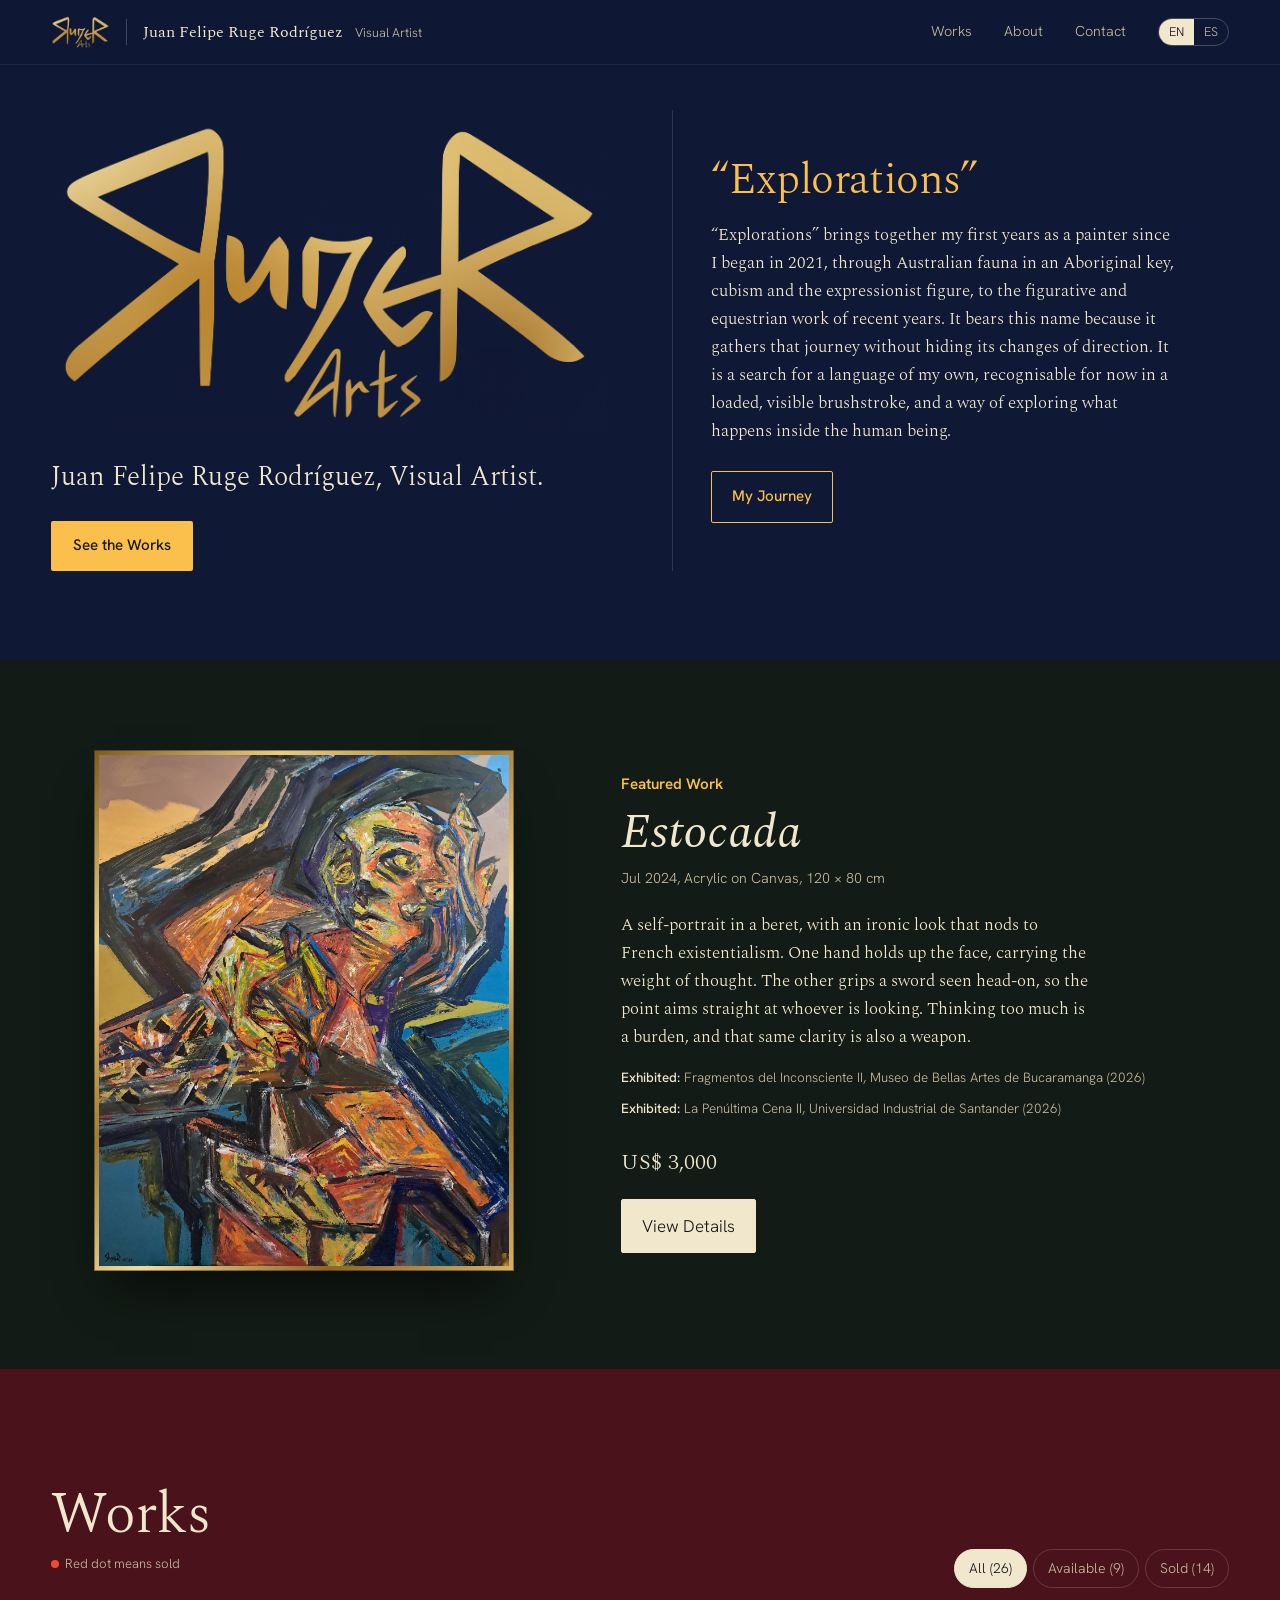
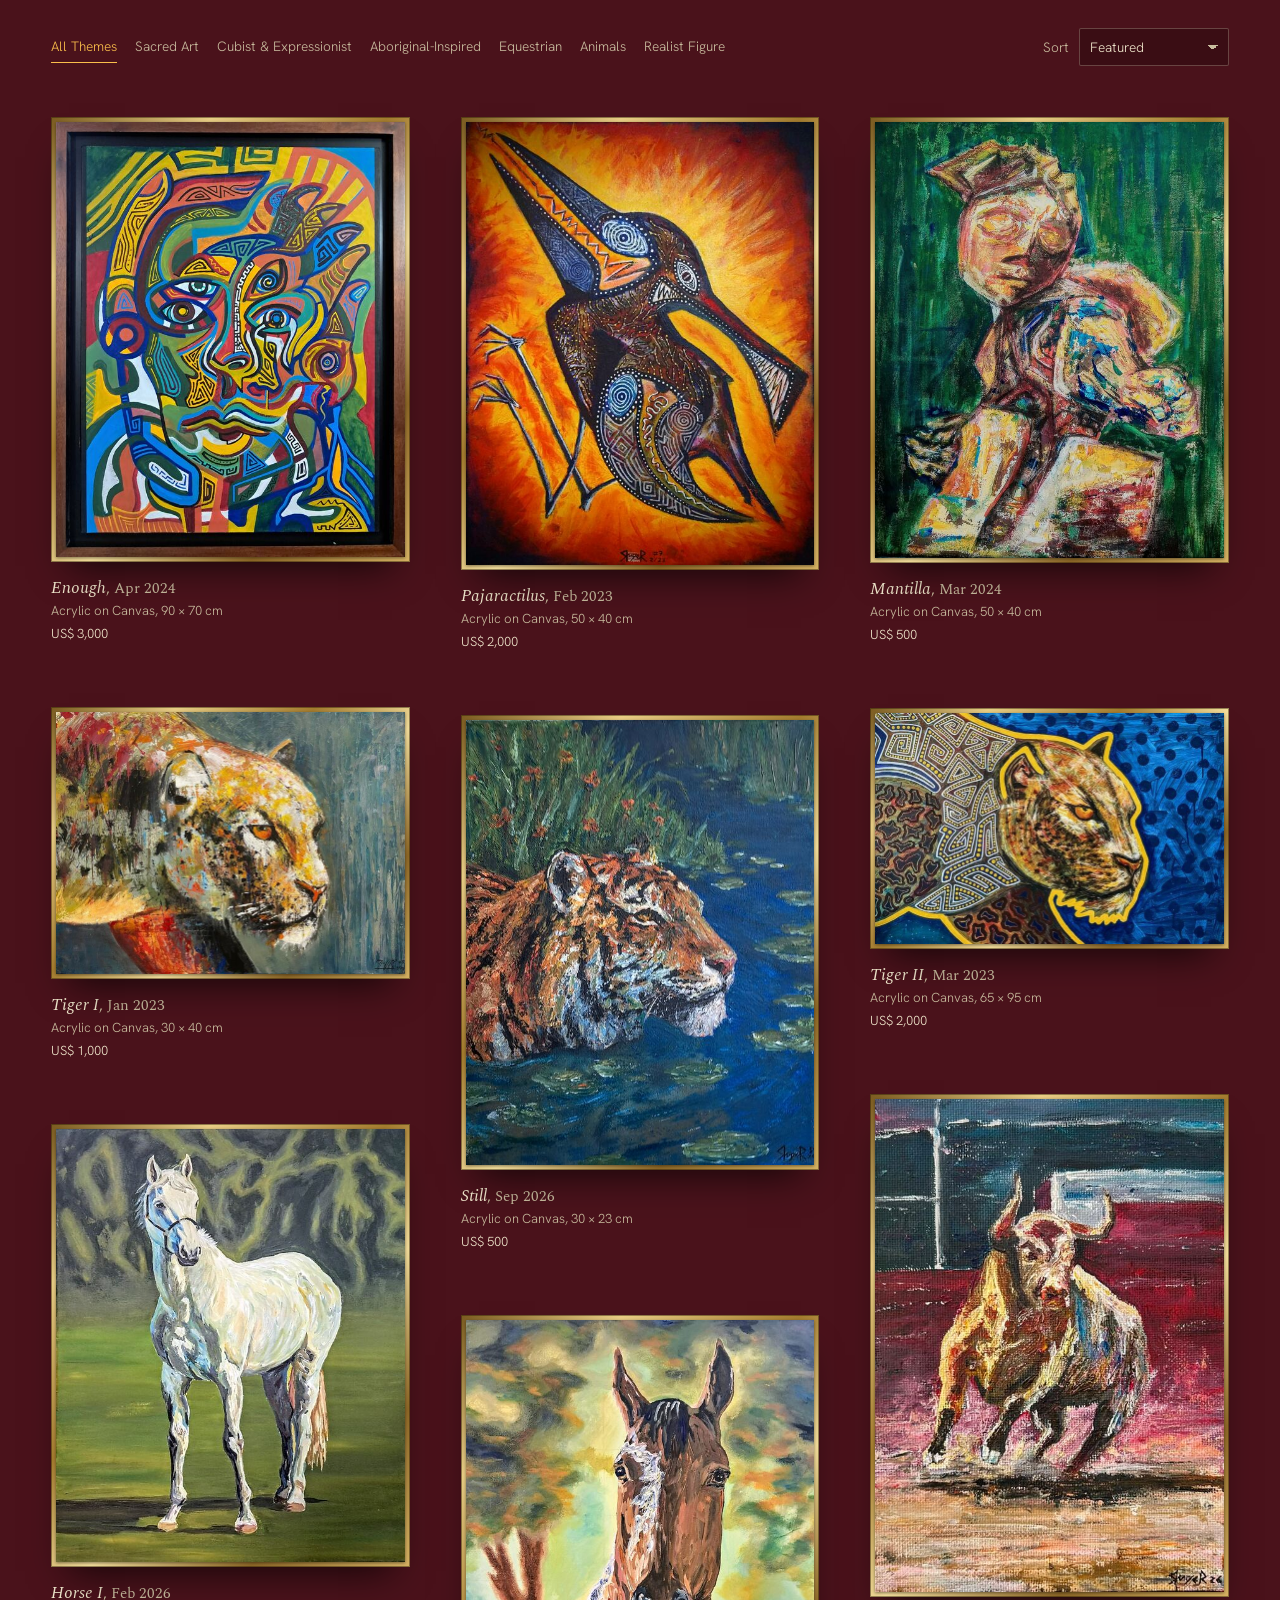
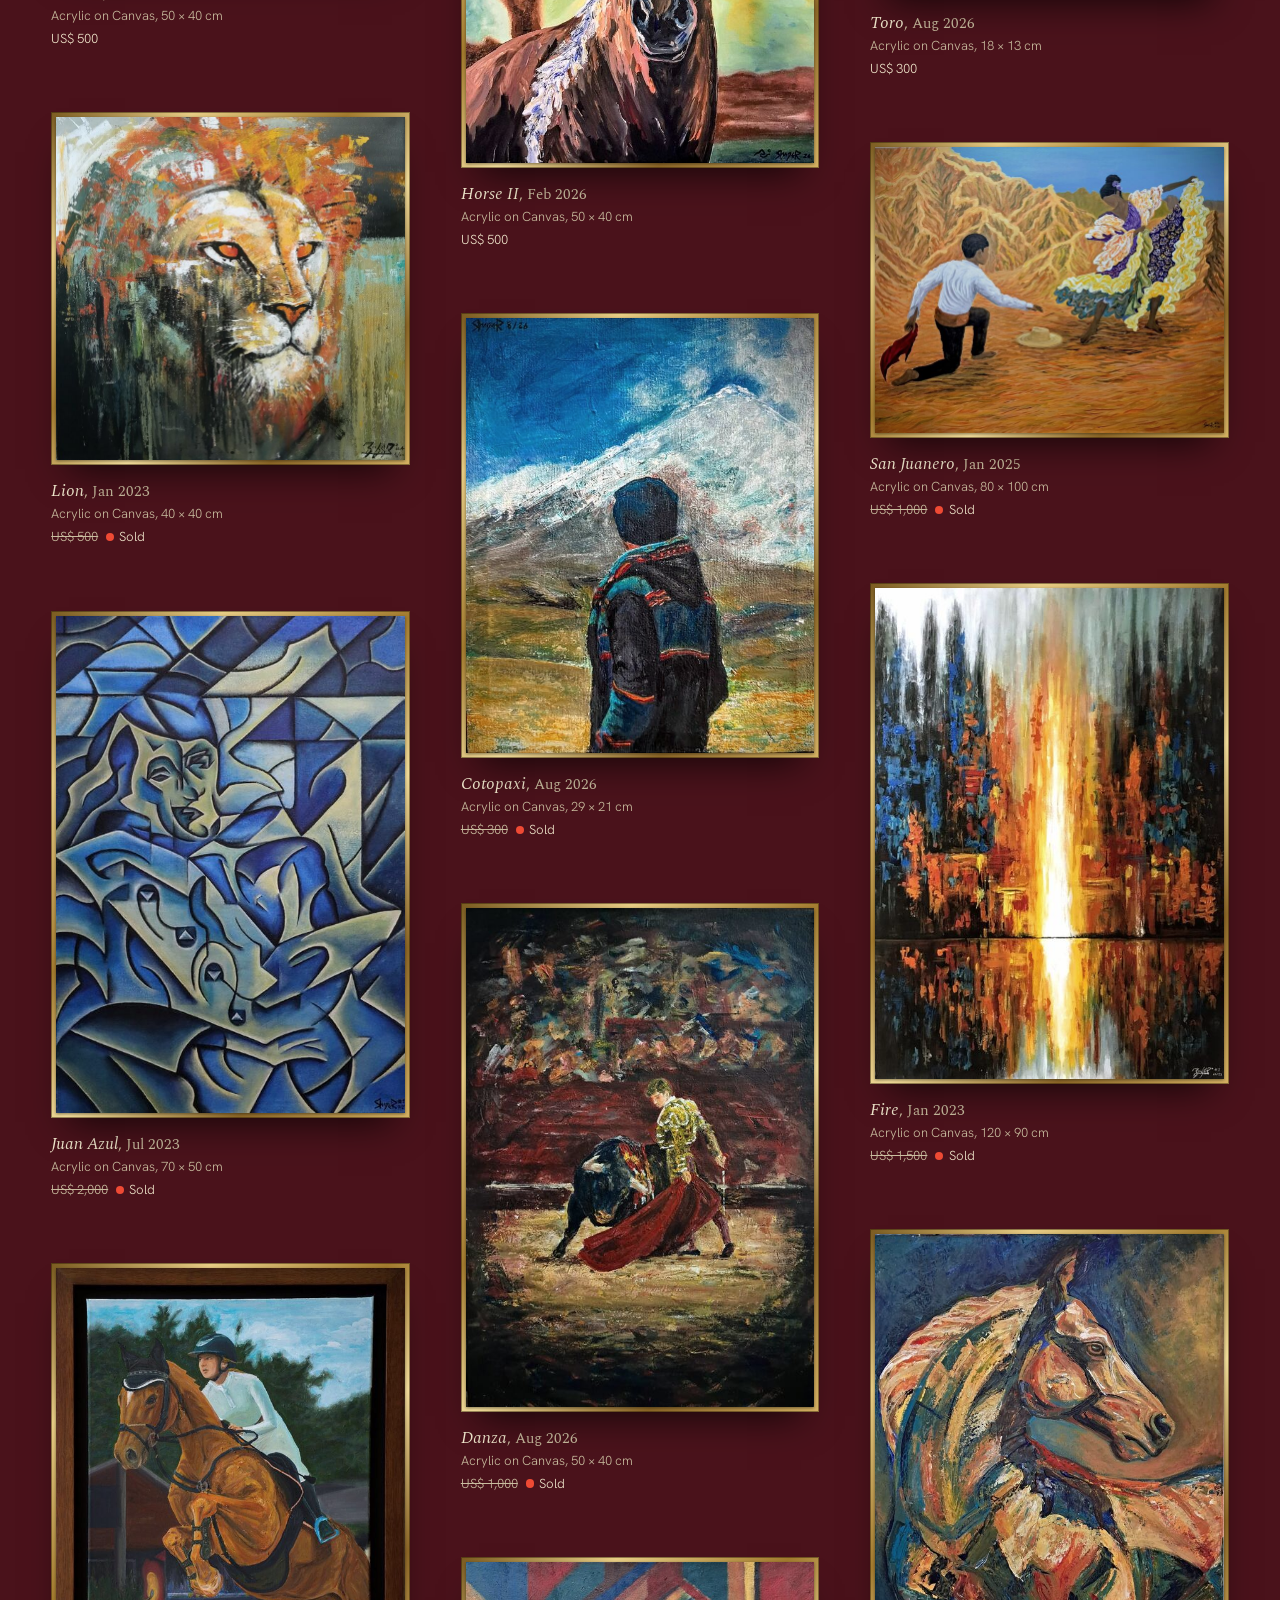
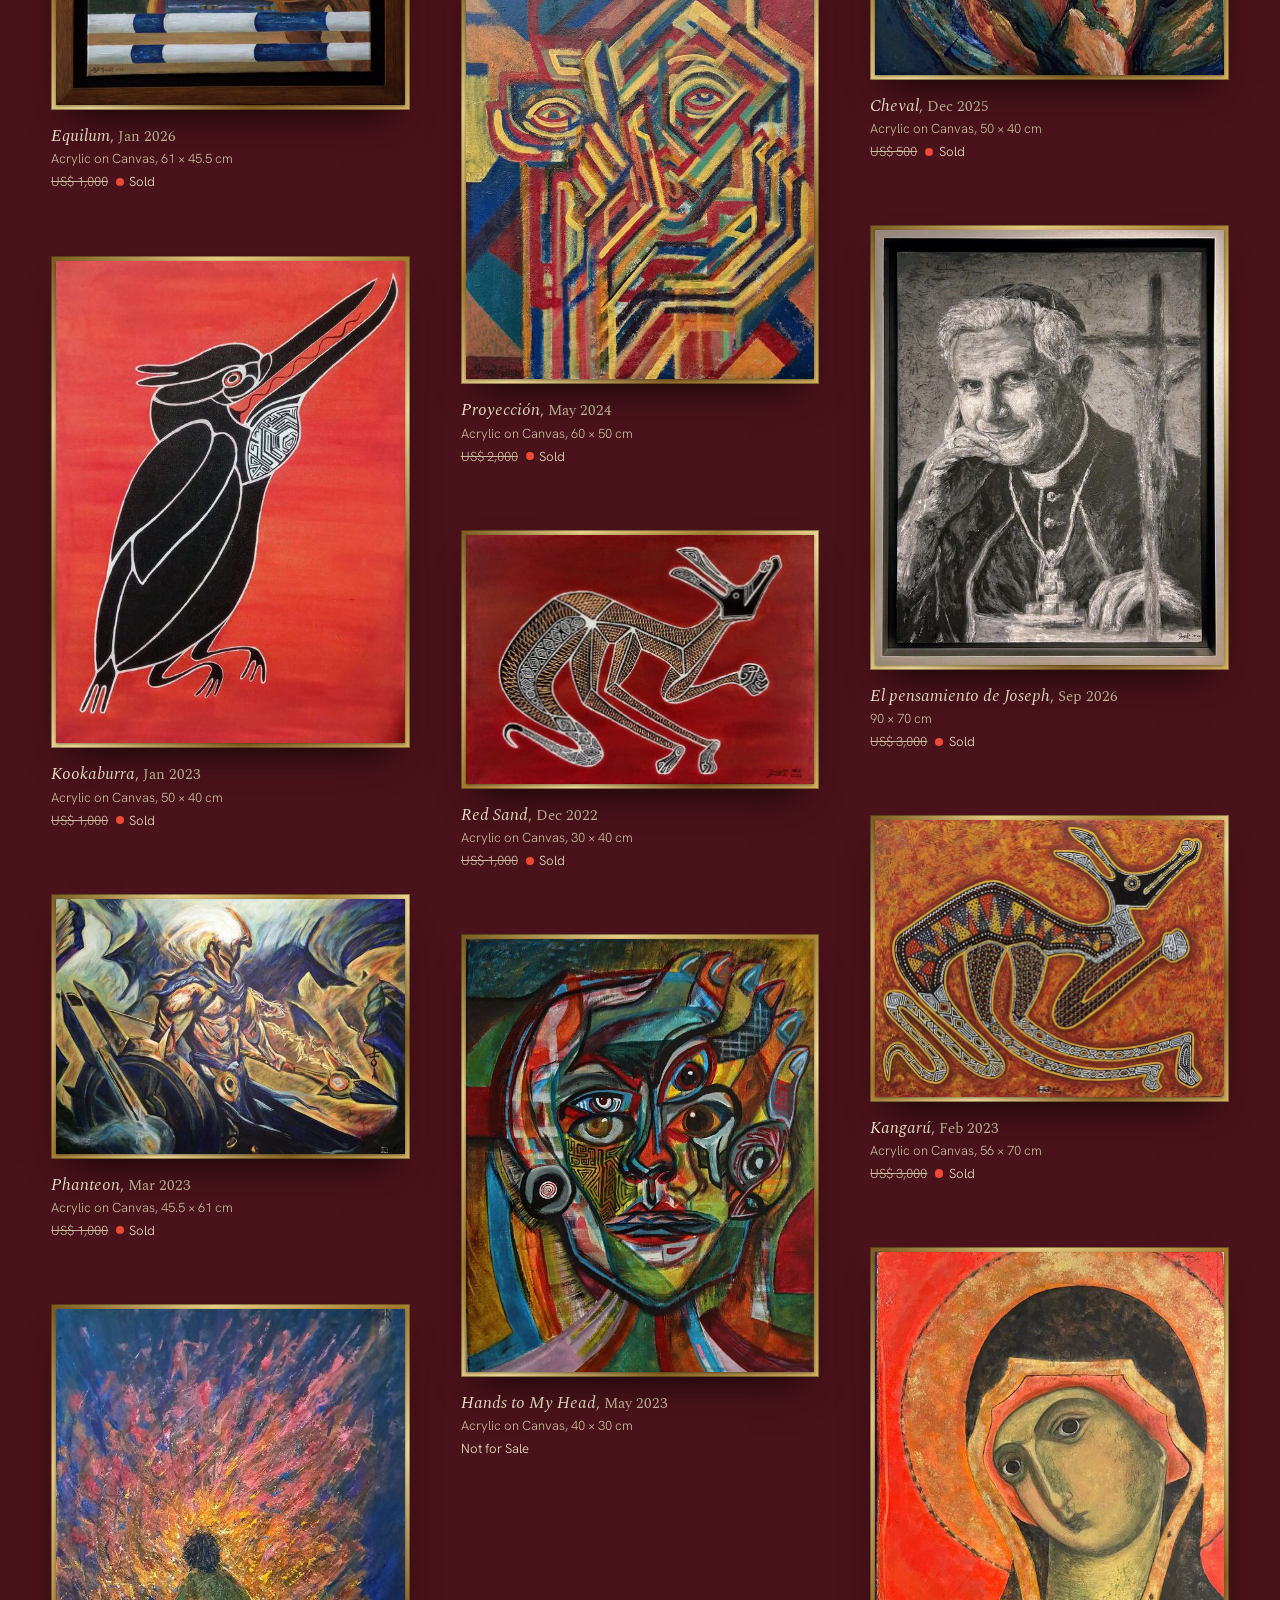
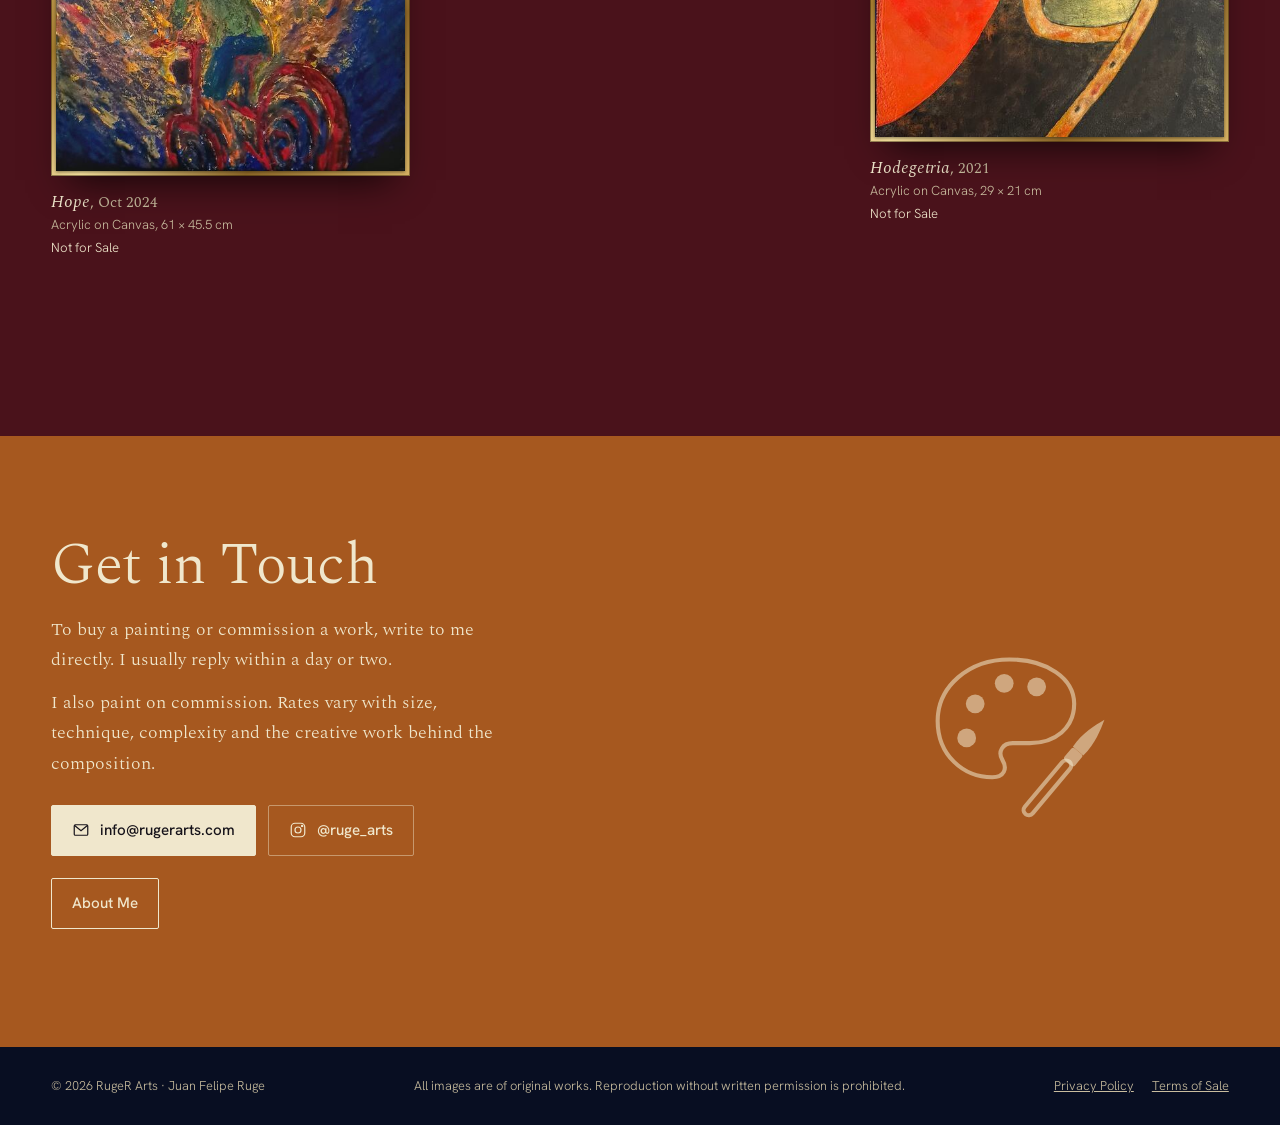
==== commit c086ce2b: "Add files via upload" ====
--- a/index.html
+++ b/index.html
@@ -93,7 +93,7 @@
         <div class="links" id="contact-links"></div>
         <p class="more-link"><a class="btn ghost" href="about.html" data-i18n="explore.more">More About Me</a></p>
       </div>
-      <figure class="contact-photo"><img src="images/studio/painter4.jpg" alt="Juan Felipe Ruge beside his painting Enough" width="1400" height="1400" loading="lazy"></figure>
+      <div class="contact-icon" aria-hidden="true"><svg viewBox="0 0 120 120" fill="none" stroke="currentColor" stroke-width="2.4" stroke-linecap="round" stroke-linejoin="round"><path d="M50 12C26 12 8 28 8 48c0 20 15 33 32 33 7 0 9-5 6-10-3-5 0-10 6-10h10c15 0 26-9 26-23C88 23 72 12 50 12z"/><circle cx="30" cy="38" r="5.5" fill="currentColor" stroke="none"/><circle cx="47" cy="26" r="5.5" fill="currentColor" stroke="none"/><circle cx="66" cy="28" r="5.5" fill="currentColor" stroke="none"/><circle cx="25" cy="58" r="5.5" fill="currentColor" stroke="none"/><g transform="translate(-6,-8) rotate(40 86 86)"><rect x="83" y="78" width="6" height="40" rx="3" /><rect x="82" y="70" width="8" height="9" rx="1.5" fill="currentColor" stroke="none"/><path d="M82 70 C81 60 84 52 86 46 C88 52 91 60 90 70 Z" fill="currentColor" stroke="none"/></g></svg></div>
     </div>
   </section>
 </main>
--- a/site.css
+++ b/site.css
@@ -79,14 +79,15 @@
 .others{background:#121b15;padding-block:clamp(56px,8vw,100px)}
 .others h2{font-family:var(--sans);font-weight:600;font-size:.95rem;letter-spacing:0;color:var(--ochre);margin:0 0 20px}
 .others{overflow:hidden}
-.reel{position:relative;overflow:hidden;pointer-events:none;user-select:none;margin-inline:calc(50% - 50vw)}
-.reel::before,.reel::after{content:"";position:absolute;top:0;bottom:0;width:min(34%,420px);z-index:2}
+.reel{position:relative;overflow:hidden;user-select:none;cursor:grab;touch-action:pan-y;margin-inline:calc(50% - 50vw)}
+.reel.dragging{cursor:grabbing}
+.reel::before,.reel::after{pointer-events:none;content:"";position:absolute;top:0;bottom:0;width:min(34%,420px);z-index:2}
 .reel::before{left:0;background:linear-gradient(90deg,#121b15 0%,rgba(18,27,21,.85) 35%,rgba(18,27,21,0) 100%)}
 .reel::after{right:0;background:linear-gradient(270deg,#121b15 0%,rgba(18,27,21,.85) 35%,rgba(18,27,21,0) 100%)}
-.reel-track{display:flex;gap:clamp(16px,2vw,28px);width:max-content;animation:reel var(--reel-time,70s) linear infinite}
-.reel-track img{height:clamp(240px,42vh,420px);width:auto;display:block;border:5px solid #c9a24a;flex:none}
+.reel-track{display:flex;gap:clamp(16px,2vw,28px);width:max-content;will-change:transform}
+.reel-track img{height:clamp(240px,42vh,420px);width:auto;display:block;border:5px solid #c9a24a;flex:none;-webkit-user-drag:none;pointer-events:none}
 @keyframes reel{from{transform:translateX(0)}to{transform:translateX(-50%)}}
-.journey h2{color:var(--ochre)}
+.journey h2{color:var(--ochre);margin-bottom:clamp(20px,2.5vw,32px)}
 .journey p{max-width:62ch;margin:0 0 1.1em}
 .about .grid > h1{grid-column:1/-1;margin:0;font-weight:300;font-size:clamp(2.4rem,6vw,4.2rem);line-height:1.05;letter-spacing:-.01em}
 .about-page .about{padding-top:clamp(40px,6vw,80px)}
@@ -178,11 +179,13 @@
 @media (max-width:860px){.about .grid{grid-template-columns:1fr}.about .grid > figure{max-width:420px}}
 
 /* contact */
-.contact{background:var(--earth);padding-block:clamp(60px,8vw,100px)}
+.contact{background:#a6581f;padding-block:clamp(60px,8vw,100px)}
 .contact-grid{display:grid;grid-template-columns:minmax(0,7fr) minmax(0,4fr);gap:clamp(28px,5vw,80px);align-items:center}
-.contact-photo{margin:0}
-.contact-photo img{width:100%;height:auto;display:block;border:5px solid #c9a24a}
-@media (max-width:860px){.contact-grid{grid-template-columns:1fr}.contact-photo{max-width:380px}}
+.contact-icon{justify-self:center;color:rgba(240,231,204,.55);width:clamp(140px,16vw,220px)}
+.contact-icon svg{width:100%;height:auto;display:block}
+.contact .btn.ghost{border-color:var(--linen);color:var(--linen)}
+.contact .btn.ghost:hover{background:rgba(240,231,204,.12)}
+@media (max-width:860px){.contact-grid{grid-template-columns:1fr}.contact-icon{display:none}}
 .contact p + p{margin-top:-6px}
 .contact p{max-width:52ch;font-size:1.15rem}
 .links{display:flex;flex-wrap:wrap;gap:12px;margin-top:26px}
